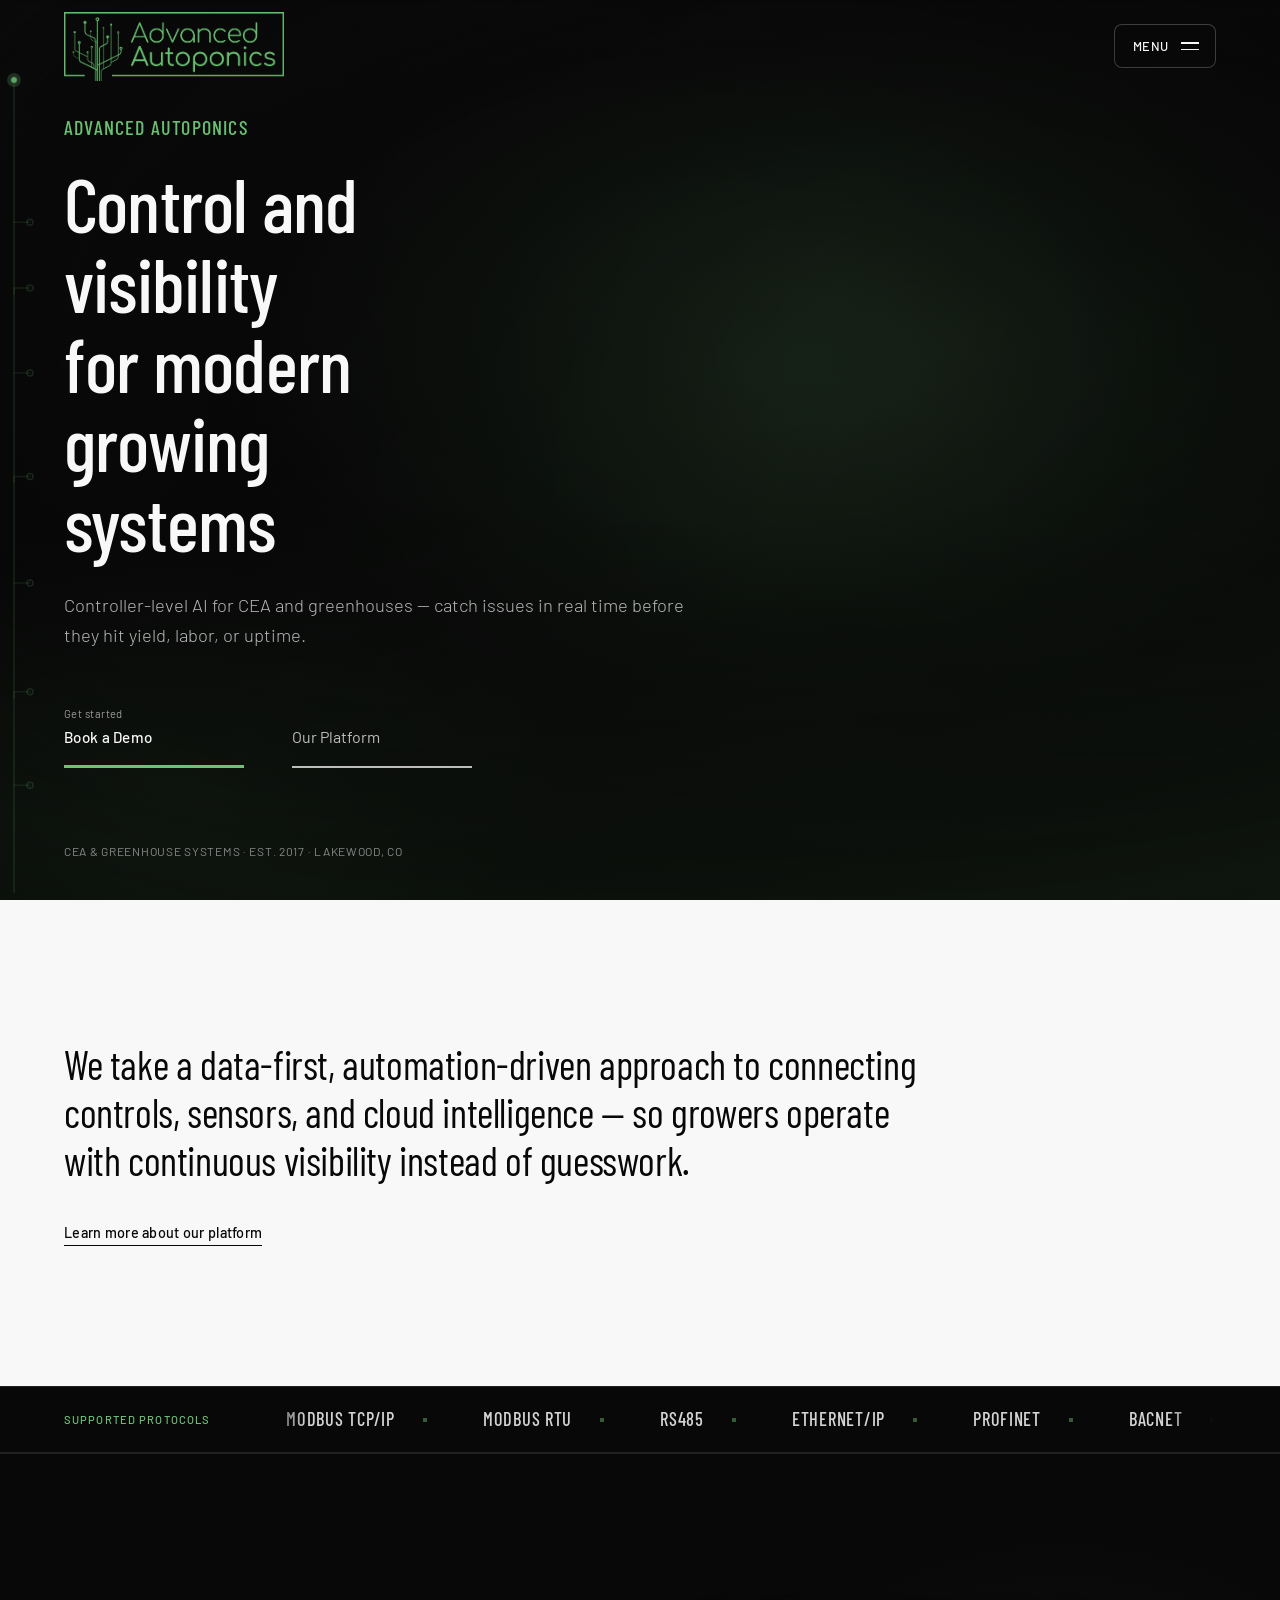
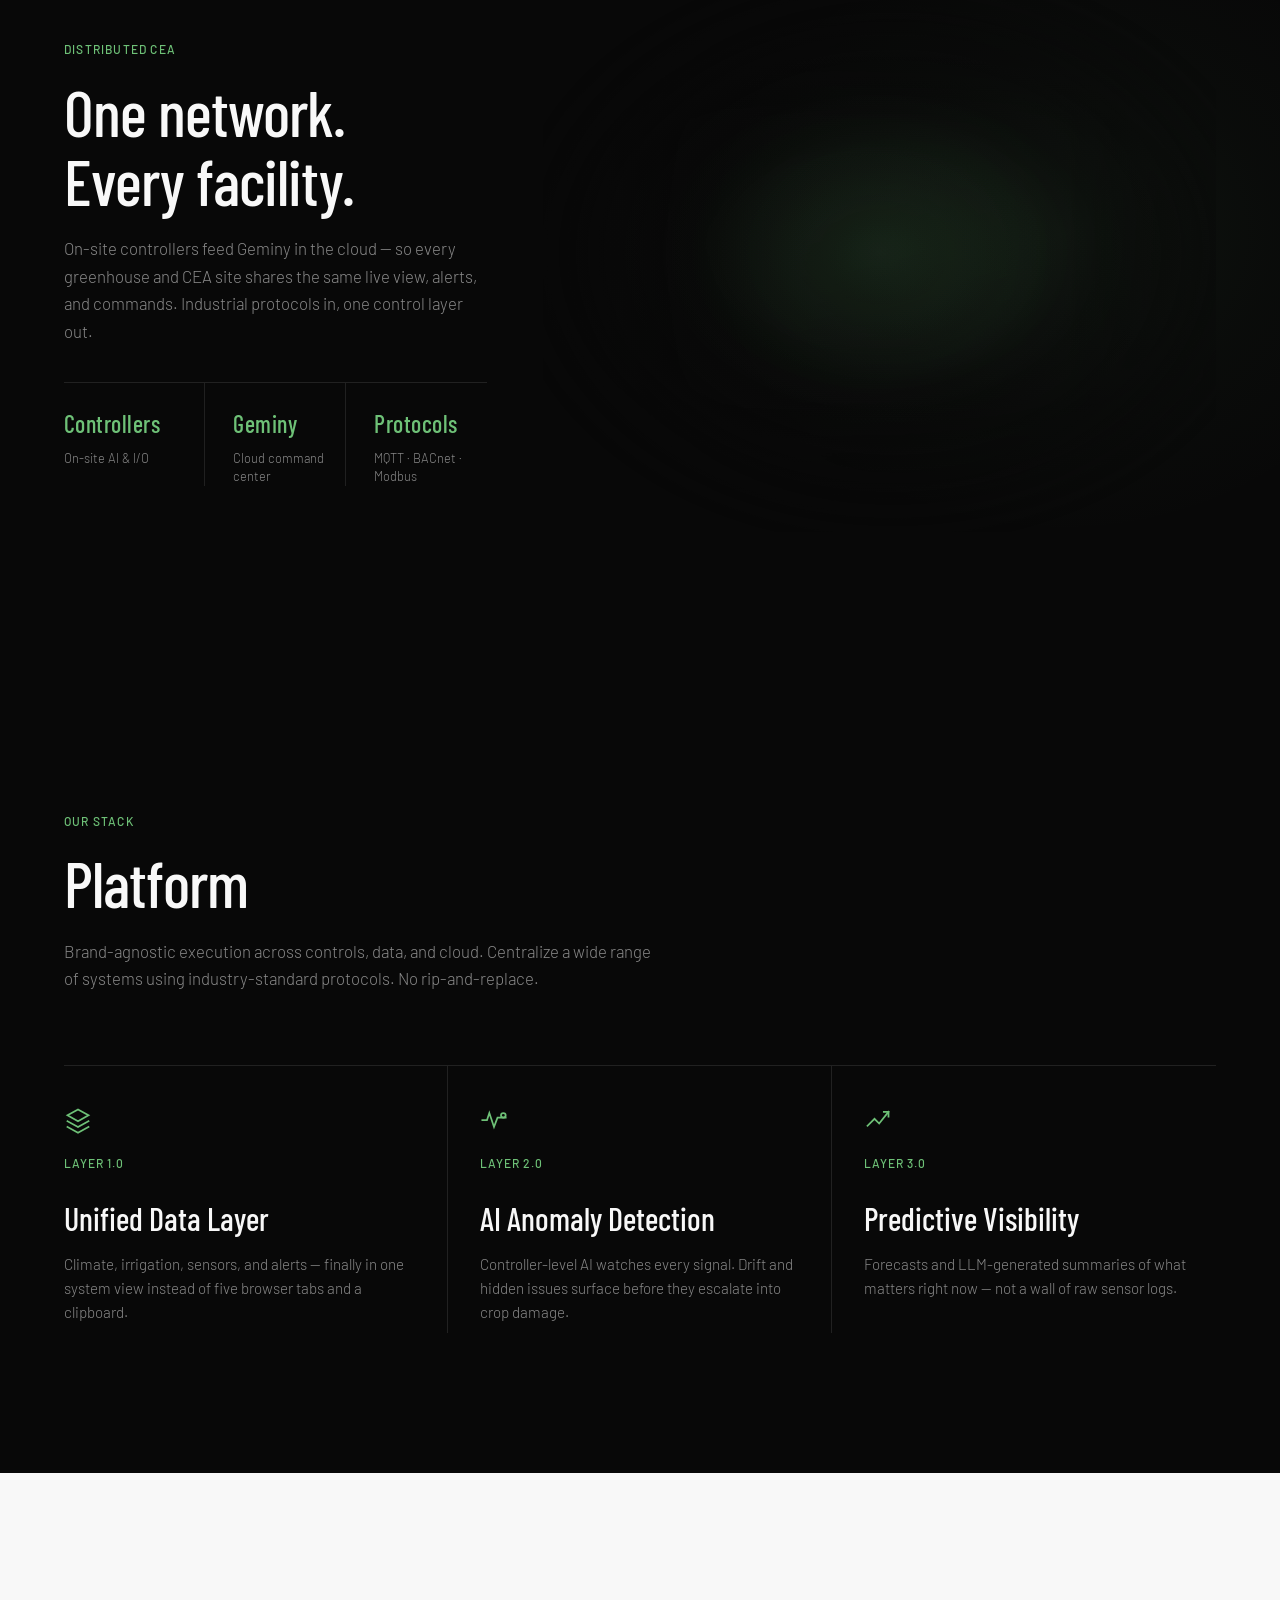
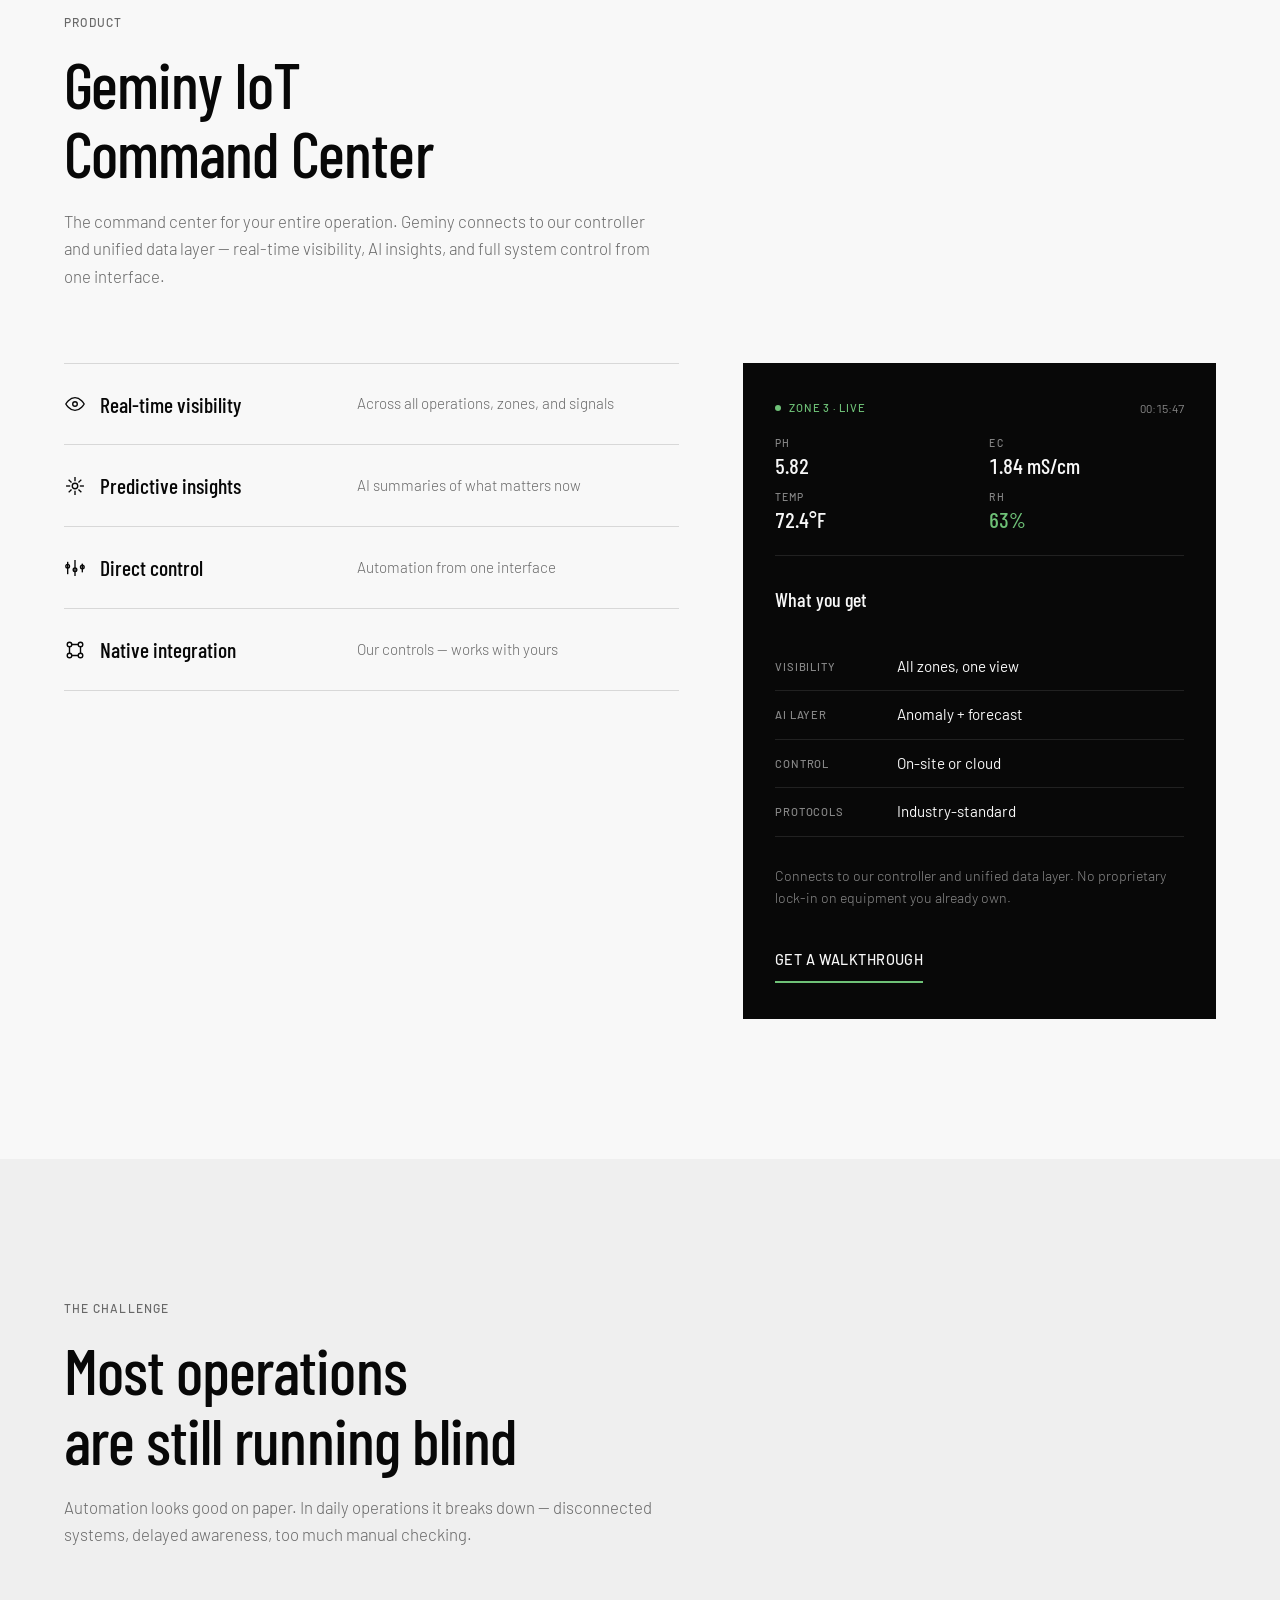
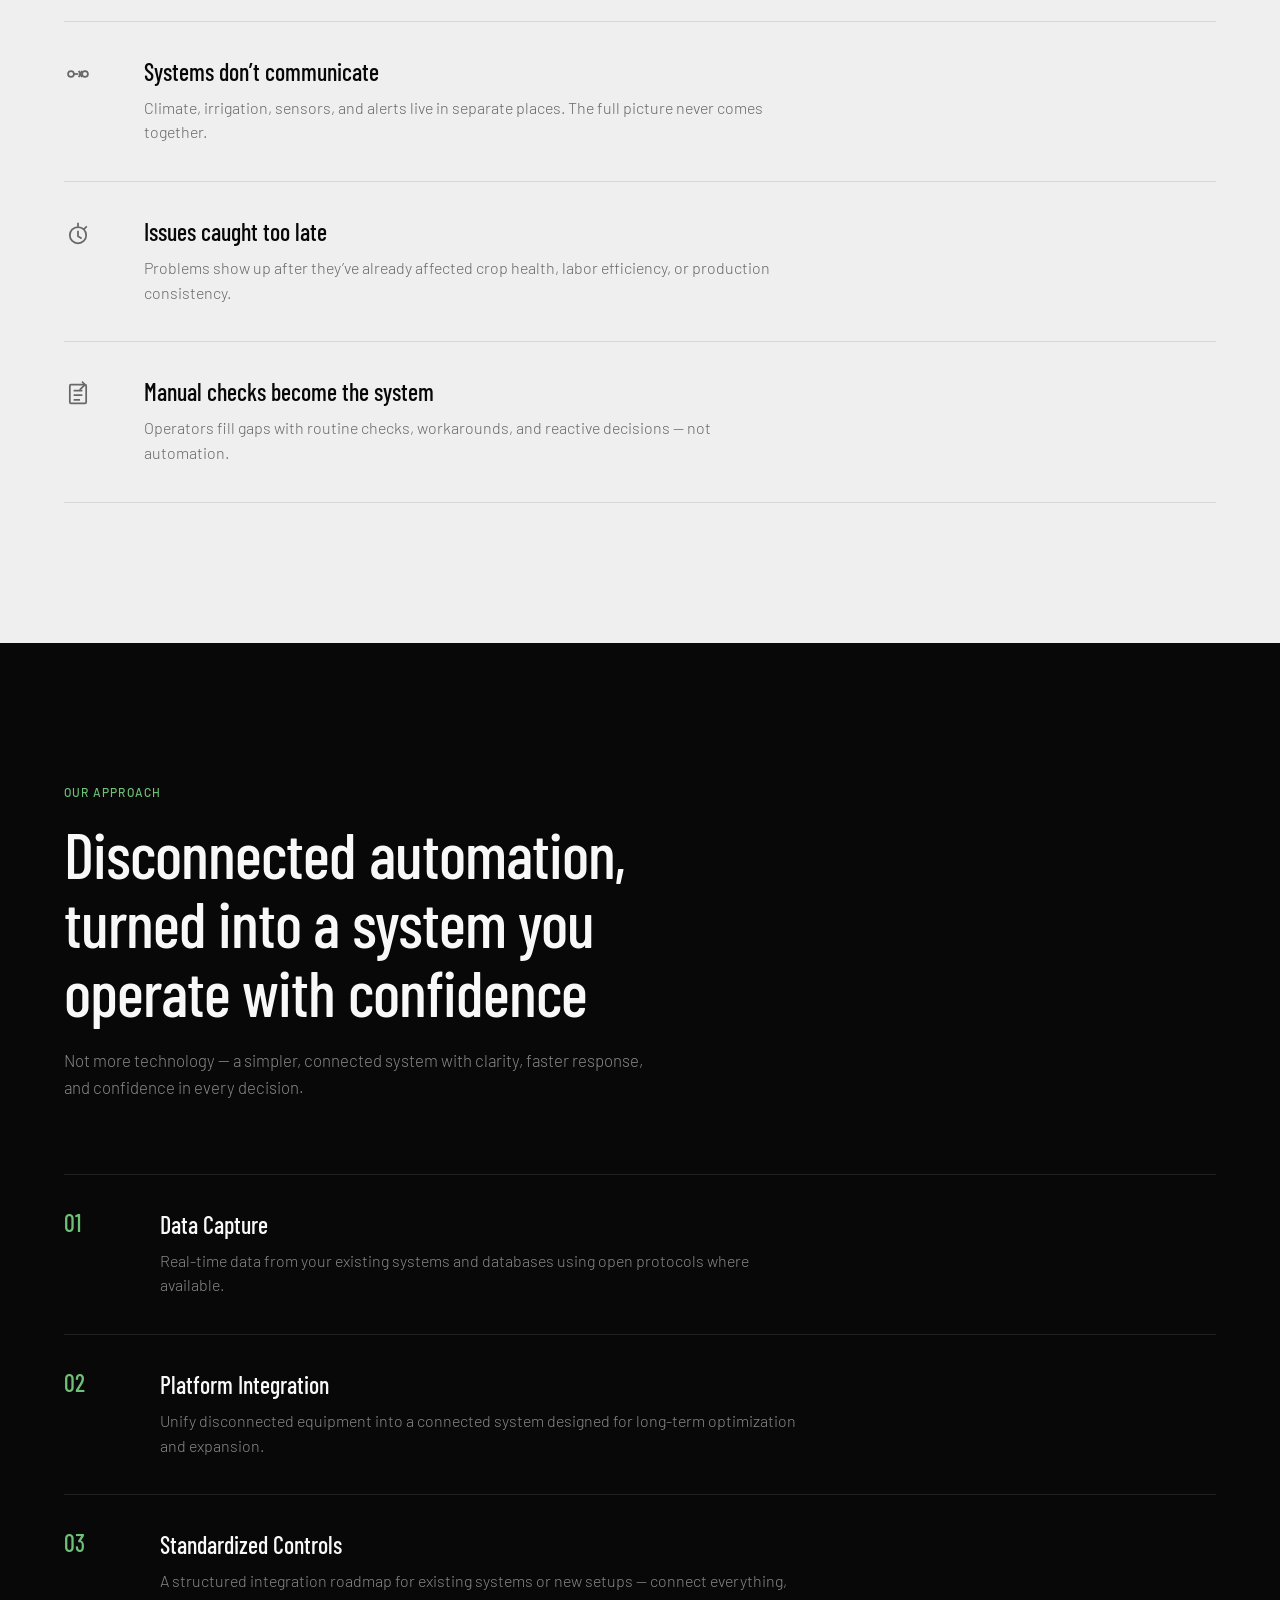
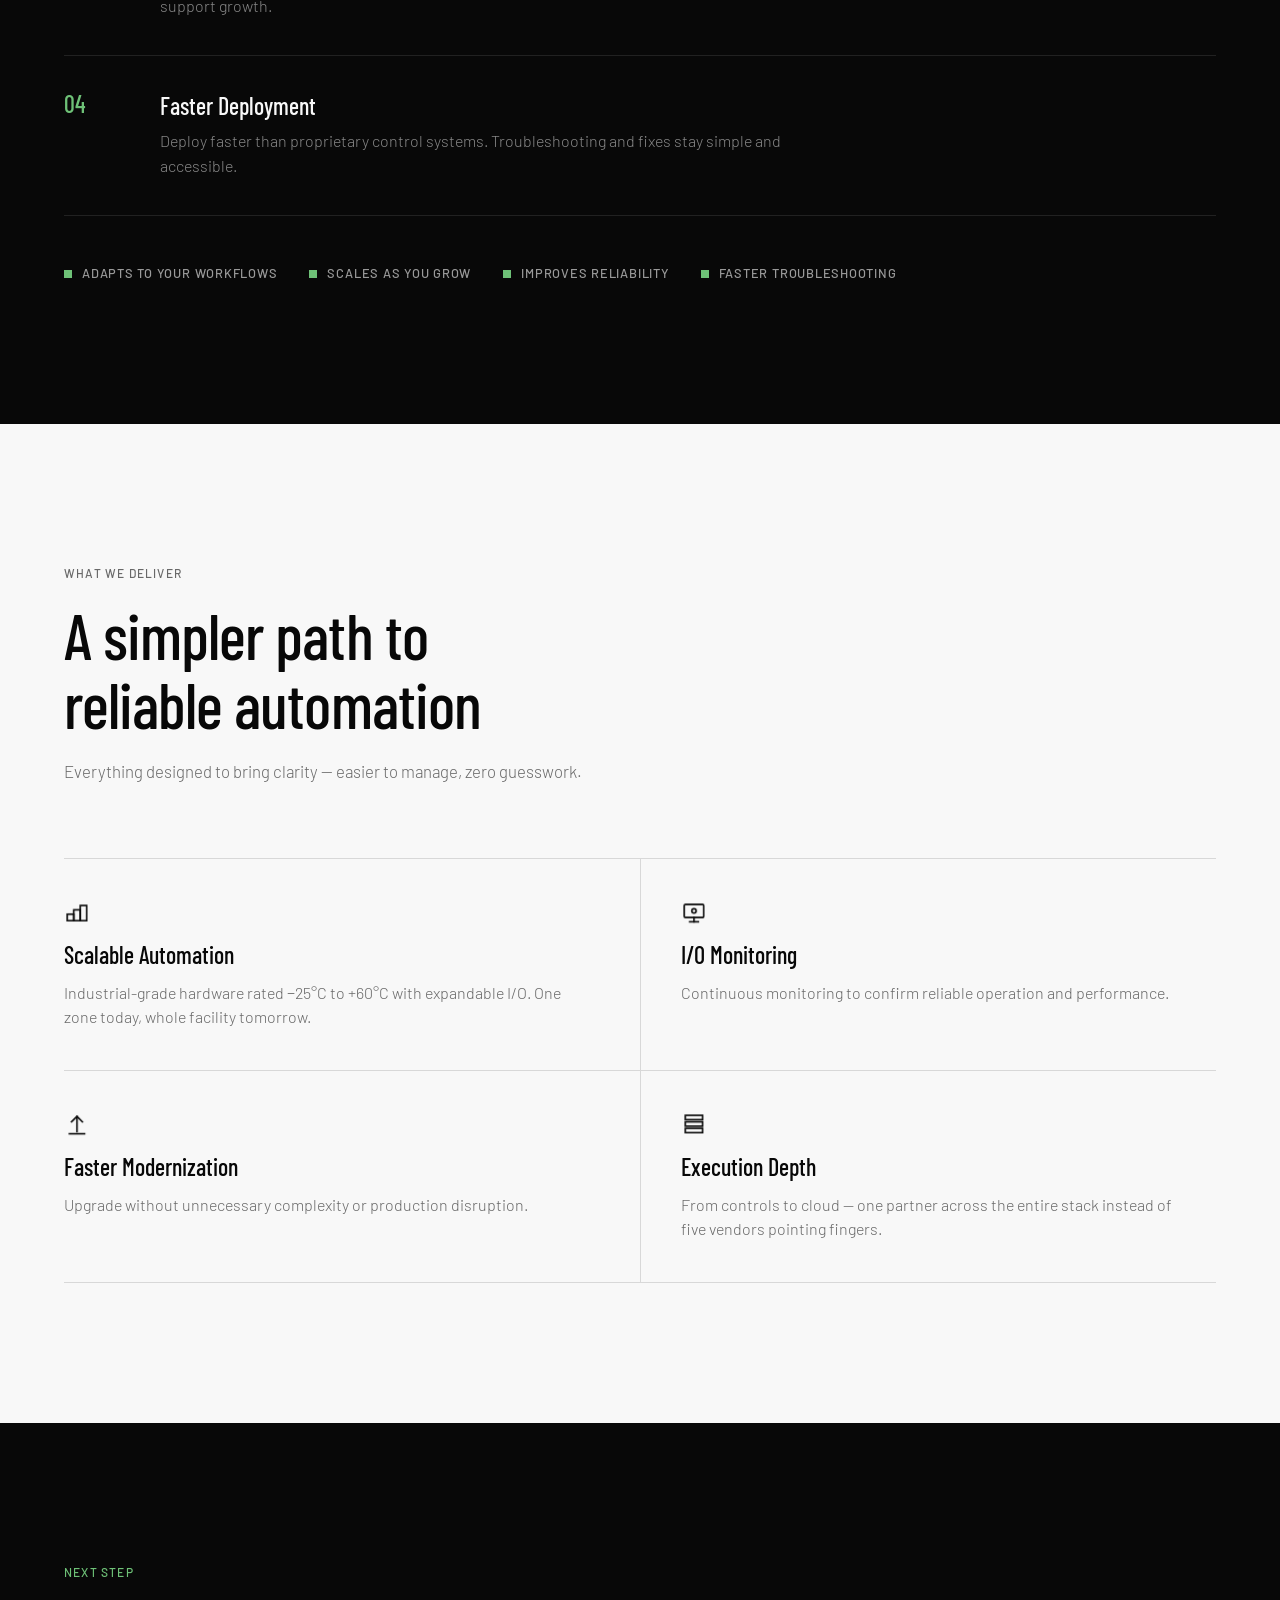
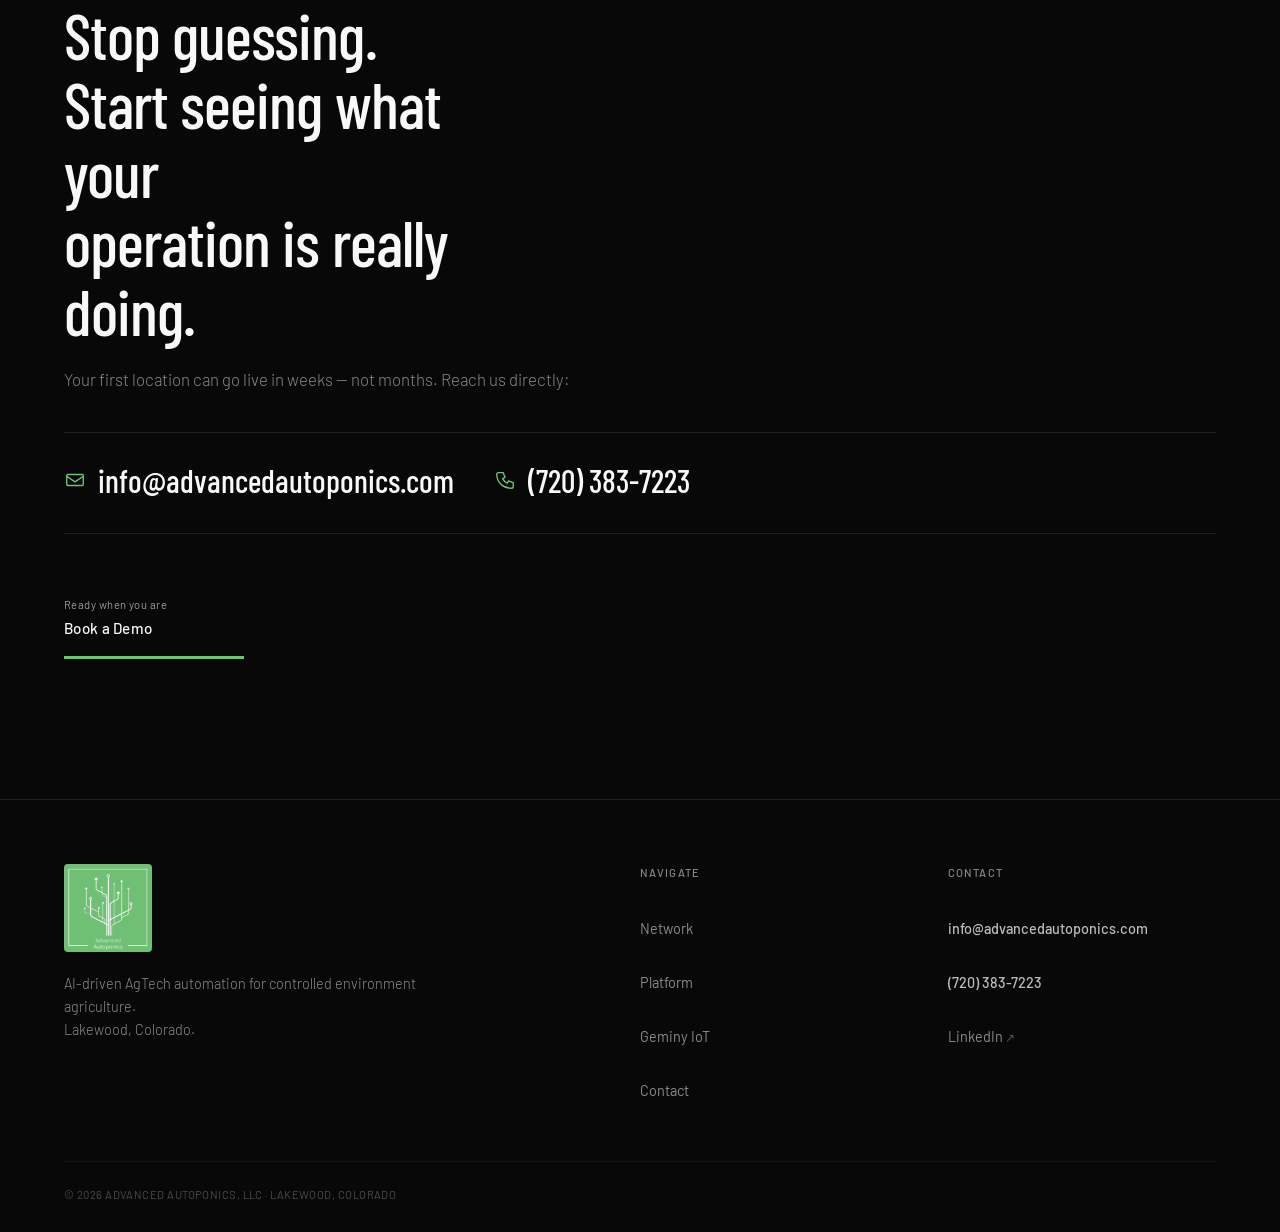
==== index.html @ 897ff4b0 "Refresh hero and network copy; remove News for now. Sharpen homepage messaging for control/visibilit" ====
<!DOCTYPE html>
<html lang="en">
<head>
  <meta charset="UTF-8" />
  <meta name="viewport" content="width=device-width, initial-scale=1.0, viewport-fit=cover" />
  <title>Advanced Autoponics | AI Automation for CEA &amp; Greenhouses</title>
  <meta name="description" content="AI-driven AgTech automation for CEA and greenhouses. Controller-level AI and Geminy IoT deliver real-time control and visibility — catch issues before they hit yield, labor, or uptime. Lakewood, CO." />
  <meta name="robots" content="index, follow" />
  <meta name="theme-color" content="#080808" />
  <link rel="canonical" href="https://www.advancedautoponics.com/" />
  <meta property="og:type" content="website" />
  <meta property="og:site_name" content="Advanced Autoponics" />
  <meta property="og:title" content="Advanced Autoponics | AI Automation for CEA &amp; Greenhouses" />
  <meta property="og:description" content="Controller-level AI for CEA and greenhouses. Detect, predict, and respond in real time — on-site or in the cloud with Geminy IoT." />
  <meta property="og:url" content="https://www.advancedautoponics.com/" />
  <meta property="og:image" content="https://www.advancedautoponics.com/assets/og-image.png" />
  <meta property="og:image:type" content="image/png" />
  <meta property="og:image:width" content="1200" />
  <meta property="og:image:height" content="630" />
  <meta property="og:image:alt" content="Advanced Autoponics — AI-driven automation for CEA and greenhouses" />
  <meta property="og:locale" content="en_US" />
  <meta name="twitter:card" content="summary_large_image" />
  <meta name="twitter:title" content="Advanced Autoponics | AI Automation for CEA &amp; Greenhouses" />
  <meta name="twitter:description" content="Controller-level AI for CEA and greenhouses. Detect, predict, and respond in real time with Geminy IoT." />
  <meta name="twitter:image" content="https://www.advancedautoponics.com/assets/og-image.png" />
  <meta name="twitter:image:alt" content="Advanced Autoponics — AI-driven automation for CEA and greenhouses" />
  <link rel="preconnect" href="https://fonts.googleapis.com" />
  <link rel="preconnect" href="https://fonts.gstatic.com" crossorigin />
  <link href="https://fonts.googleapis.com/css2?family=Barlow+Condensed:wght@400;500;600&family=Barlow:ital,wght@0,300;0,400;0,500;0,600;1,400&display=swap" rel="stylesheet" />
  <link rel="stylesheet" href="css/style.css" />
  <link rel="icon" href="assets/favicon.png" type="image/png" />
  <link rel="apple-touch-icon" href="assets/aa-logo-stacked.png" />
  <script type="application/ld+json">
  {
    "@context": "https://schema.org",
    "@graph": [
      {
        "@type": "Organization",
        "@id": "https://www.advancedautoponics.com/#organization",
        "name": "Advanced Autoponics",
        "legalName": "Advanced Autoponics, LLC",
        "url": "https://www.advancedautoponics.com/",
        "logo": {
          "@type": "ImageObject",
          "url": "https://www.advancedautoponics.com/assets/aa-logo-stacked.png",
          "width": 1024,
          "height": 1024
        },
        "image": "https://www.advancedautoponics.com/assets/og-image.png",
        "description": "AI-driven AgTech automation for controlled environment agriculture and greenhouses.",
        "email": "info@advancedautoponics.com",
        "telephone": "+1-720-383-7223",
        "foundingDate": "2017",
        "address": {
          "@type": "PostalAddress",
          "addressLocality": "Lakewood",
          "addressRegion": "CO",
          "addressCountry": "US"
        },
        "sameAs": [
          "https://www.linkedin.com/company/advanced-autoponics-llc"
        ],
        "contactPoint": {
          "@type": "ContactPoint",
          "contactType": "sales",
          "email": "info@advancedautoponics.com",
          "telephone": "+1-720-383-7223",
          "areaServed": "US",
          "availableLanguage": "English"
        }
      },
      {
        "@type": "WebSite",
        "@id": "https://www.advancedautoponics.com/#website",
        "url": "https://www.advancedautoponics.com/",
        "name": "Advanced Autoponics",
        "description": "AI-driven AgTech automation for CEA and greenhouses — real-time visibility, anomaly detection, and predictive insights.",
        "publisher": {
          "@id": "https://www.advancedautoponics.com/#organization"
        },
        "inLanguage": "en-US"
      },
      {
        "@type": "WebPage",
        "@id": "https://www.advancedautoponics.com/#webpage",
        "url": "https://www.advancedautoponics.com/",
        "name": "Advanced Autoponics | AI Automation for CEA & Greenhouses",
        "description": "AI-driven AgTech automation for CEA and greenhouses. Geminy IoT and controller-level intelligence deliver real-time visibility, anomaly detection, and predictive insights.",
        "isPartOf": {
          "@id": "https://www.advancedautoponics.com/#website"
        },
        "about": {
          "@id": "https://www.advancedautoponics.com/#organization"
        },
        "primaryImageOfPage": {
          "@type": "ImageObject",
          "url": "https://www.advancedautoponics.com/assets/og-image.png",
          "width": 1200,
          "height": 630
        },
        "inLanguage": "en-US"
      },
      {
        "@type": "SoftwareApplication",
        "@id": "https://www.advancedautoponics.com/#geminy",
        "name": "Geminy IoT Command Center",
        "applicationCategory": "BusinessApplication",
        "operatingSystem": "Web",
        "description": "Cloud command center for CEA and greenhouse operations — real-time visibility, AI insights, and system control connected to Advanced Autoponics controllers and unified data layer.",
        "url": "https://www.advancedautoponics.com/#geminy",
        "provider": {
          "@id": "https://www.advancedautoponics.com/#organization"
        }
      },
      {
        "@type": "Service",
        "@id": "https://www.advancedautoponics.com/#service",
        "name": "AI-Driven AgTech Automation",
        "serviceType": "Controlled environment agriculture automation",
        "description": "Brand-agnostic automation for CEA and greenhouses: unified data layer, AI anomaly detection, predictive visibility, and industrial controls integration via industry-standard protocols.",
        "provider": {
          "@id": "https://www.advancedautoponics.com/#organization"
        },
        "areaServed": {
          "@type": "Country",
          "name": "United States"
        },
        "url": "https://www.advancedautoponics.com/#platform"
      }
    ]
  }
  </script>
</head>
<body>

  <div class="scroll-progress" id="scrollProgress" aria-hidden="true"><span class="scroll-progress-bar"></span></div>

  <aside class="scroll-circuit" id="scrollCircuit" aria-hidden="true">
    <svg class="scroll-circuit-svg" xmlns="http://www.w3.org/2000/svg" aria-hidden="true">
      <g class="scroll-circuit-track">
        <path class="scroll-circuit-trunk" id="circuitTrunkTrack" fill="none" />
        <g id="circuitBranchesTrack"></g>
      </g>
      <g class="scroll-circuit-active">
        <path class="scroll-circuit-trunk" id="circuitTrunkActive" fill="none" />
        <g id="circuitBranchesActive"></g>
      </g>
      <circle class="scroll-circuit-dot" id="circuitDot" r="3.5" />
      <circle class="scroll-circuit-dot-glow" id="circuitDotGlow" r="7" />
    </svg>
  </aside>

  <a class="skip-link" href="#main-content">Skip to main content</a>

  <header class="site-header" id="top">
    <a class="brand" href="#top" aria-label="Advanced Autoponics home">
      <img class="brand-logo" src="assets/aa-logo-horizontal.png" alt="Advanced Autoponics logo" width="220" height="69" fetchpriority="high" decoding="async" />
    </a>
    <button class="menu-toggle" id="menuBtn" type="button" aria-label="Open menu" aria-expanded="false" aria-controls="siteNav">
      <span class="menu-toggle-label">Menu</span>
      <span class="menu-toggle-icon" aria-hidden="true"><span></span><span></span></span>
    </button>
  </header>

  <nav class="site-nav" id="siteNav" aria-label="Primary">
    <div class="site-nav-inner">
      <div class="site-nav-links">
        <p class="nav-section-label">Navigate</p>
        <a href="#connectivity" data-nav><svg class="icon icon--nav" aria-hidden="true"><use href="#icon-globe"/></svg>Network</a>
        <a href="#platform" data-nav><svg class="icon icon--nav" aria-hidden="true"><use href="#icon-layers"/></svg>Platform</a>
        <a href="#geminy" data-nav><svg class="icon icon--nav" aria-hidden="true"><use href="#icon-grid"/></svg>Geminy IoT</a>
        <a href="#problem" data-nav><svg class="icon icon--nav" aria-hidden="true"><use href="#icon-alert"/></svg>Why Us</a>
        <a href="#solution" data-nav><svg class="icon icon--nav" aria-hidden="true"><use href="#icon-connect"/></svg>Solution</a>
        <a href="#delivery" data-nav><svg class="icon icon--nav" aria-hidden="true"><use href="#icon-stack"/></svg>Deliver</a>
        <a href="#contact" data-nav><svg class="icon icon--nav" aria-hidden="true"><use href="#icon-mail"/></svg>Contact</a>
      </div>
      <div class="site-nav-aside">
        <p class="nav-section-label">Get in touch</p>
        <a href="mailto:info@advancedautoponics.com"><svg class="icon icon--nav-sm" aria-hidden="true"><use href="#icon-mail"/></svg>info@advancedautoponics.com</a>
        <a href="tel:+17203837223"><svg class="icon icon--nav-sm" aria-hidden="true"><use href="#icon-phone"/></svg>(720) 383-7223</a>
        <a class="nav-cta" href="#contact">Book a Demo</a>
      </div>
    </div>
  </nav>
  <div class="nav-backdrop" id="navBackdrop" hidden></div>

  <main id="main-content">
    <!-- HERO -->
    <section class="hero" aria-labelledby="hero-title" id="hero">
      <div class="hero-atmosphere" aria-hidden="true">
        <div class="hero-video-bg">
          <video
            class="hero-video"
            id="heroVideo"
            src="assets/hero-bg.mp4"
            autoplay
            muted
            loop
            playsinline
            preload="metadata"
            disablePictureInPicture
            aria-label="Greenhouse and CEA facility atmosphere video background"
          ></video>
          <div class="hero-video-wash"></div>
          <div class="hero-video-vignette"></div>
        </div>
        <div class="hero-glow" id="heroGlow"></div>
      </div>
      <div class="hero-content">
        <p class="hero-brand reveal">Advanced Autoponics</p>
        <h1 id="hero-title" class="hero-title reveal">
          Control and visibility<br />for modern growing systems
        </h1>
        <p class="hero-lede reveal">Controller-level AI for CEA and greenhouses — catch issues in real time before they hit yield, labor, or uptime.</p>
        <div class="hero-actions reveal">
          <a href="#contact" class="btn btn-accent" data-magnetic>
            <span class="btn-kicker">Get started</span>
            <span class="btn-label">Book a Demo</span>
          </a>
          <a href="#platform" class="btn btn-ghost">Our Platform</a>
        </div>
      </div>
      <p class="hero-meta reveal">CEA &amp; Greenhouse Systems · Est. 2017 · Lakewood, CO</p>
    </section>

    <!-- STATEMENT -->
    <section class="statement" aria-label="Company statement">
      <p class="statement-text reveal">
        We take a data-first, automation-driven approach to connecting controls, sensors, and cloud intelligence — so growers operate with continuous visibility instead of guesswork.
      </p>
      <a href="#platform" class="text-link reveal">Learn more about our platform</a>
    </section>

    <!-- PROTOCOLS -->
    <section class="protocols-bar" aria-label="Supported protocols">
      <div class="protocols-bar-inner">
        <p class="protocols-bar-label">Supported protocols</p>
        <div class="protocols-track">
          <div class="protocols-marquee" aria-hidden="true">
            <ul class="protocols-list">
              <li>Modbus TCP/IP</li>
              <li>Modbus RTU</li>
              <li>RS485</li>
              <li>Ethernet/IP</li>
              <li>PROFINET</li>
              <li>BACnet</li>
              <li>OPC UA</li>
              <li>MQTT</li>
              <li>LoRaWAN</li>
              <li>REST API</li>
              <li>HTTP/HTTPS</li>
              <li>CAN bus</li>
            </ul>
            <ul class="protocols-list">
              <li>Modbus TCP/IP</li>
              <li>Modbus RTU</li>
              <li>RS485</li>
              <li>Ethernet/IP</li>
              <li>PROFINET</li>
              <li>BACnet</li>
              <li>OPC UA</li>
              <li>MQTT</li>
              <li>LoRaWAN</li>
              <li>REST API</li>
              <li>HTTP/HTTPS</li>
              <li>CAN bus</li>
            </ul>
          </div>
        </div>
        <ul class="protocols-list protocols-list--static protocols-list--a11y">
          <li>Modbus TCP/IP</li>
          <li>Modbus RTU</li>
          <li>RS485</li>
          <li>Ethernet/IP</li>
          <li>PROFINET</li>
          <li>BACnet</li>
          <li>OPC UA</li>
          <li>MQTT</li>
          <li>LoRaWAN</li>
          <li>REST API</li>
          <li>HTTP/HTTPS</li>
          <li>CAN bus</li>
        </ul>
      </div>
    </section>

    <!-- GLOBAL CONNECTIVITY -->
    <section class="connectivity section section--dark" id="connectivity" aria-labelledby="connectivity-title">
      <div class="connectivity-inner">
        <div class="connectivity-copy reveal">
          <div class="section-head">
            <p class="eyebrow">Distributed CEA</p>
            <h2 class="section-title" id="connectivity-title">One network.<br />Every facility.</h2>
            <p class="section-dek">On-site controllers feed Geminy in the cloud — so every greenhouse and CEA site shares the same live view, alerts, and commands. Industrial protocols in, one control layer out.</p>
          </div>
          <ul class="connectivity-stats">
            <li>
              <span class="connectivity-stat-value">Controllers</span>
              <span class="connectivity-stat-label">On-site AI &amp; I/O</span>
            </li>
            <li>
              <span class="connectivity-stat-value">Geminy</span>
              <span class="connectivity-stat-label">Cloud command center</span>
            </li>
            <li>
              <span class="connectivity-stat-value">Protocols</span>
              <span class="connectivity-stat-label">MQTT · BACnet · Modbus</span>
            </li>
          </ul>
        </div>

        <div class="connectivity-viz reveal">
          <div class="connectivity-video-frame">
            <video
              class="connectivity-video"
              id="connectivityVideo"
              src="assets/one-network.mp4"
              autoplay
              muted
              loop
              playsinline
              preload="metadata"
              disablePictureInPicture
              aria-label="Visualization of Advanced Autoponics sites connected across a global network"
            ></video>
            <div class="connectivity-video-wash" aria-hidden="true"></div>
            <p class="visually-hidden">
              Video showing one connected control network spanning every Advanced Autoponics facility —
              on-site controllers feeding Geminy in the cloud.
            </p>
          </div>
        </div>
      </div>
    </section>

    <!-- PLATFORM -->
    <section class="section section--dark" id="platform" aria-labelledby="platform-title">
      <div class="section-head reveal">
        <p class="eyebrow">Our stack</p>
        <h2 class="section-title" id="platform-title">Platform</h2>
        <p class="section-dek">Brand-agnostic execution across controls, data, and cloud. Centralize a wide range of systems using industry-standard protocols. No rip-and-replace.</p>
      </div>
      <div class="layers">
        <article class="layer reveal" data-layer>
          <button class="layer-toggle" type="button" aria-expanded="false" aria-controls="layer-detail-1">
            <svg class="icon icon--layer" aria-hidden="true"><use href="#icon-layers"/></svg>
            <div class="layer-index">Layer 1.0</div>
            <h3 class="layer-title">Unified Data Layer</h3>
            <p class="layer-body">Climate, irrigation, sensors, and alerts — finally in one system view instead of five browser tabs and a clipboard.</p>
          </button>
          <p class="layer-detail" id="layer-detail-1">MQTT, BACnet, and Modbus feeds normalized into a single operational schema — no rip-and-replace.</p>
        </article>
        <article class="layer reveal" data-layer>
          <button class="layer-toggle" type="button" aria-expanded="false" aria-controls="layer-detail-2">
            <svg class="icon icon--layer" aria-hidden="true"><use href="#icon-pulse"/></svg>
            <div class="layer-index">Layer 2.0</div>
            <h3 class="layer-title">AI Anomaly Detection</h3>
            <p class="layer-body">Controller-level AI watches every signal. Drift and hidden issues surface before they escalate into crop damage.</p>
          </button>
          <p class="layer-detail" id="layer-detail-2">Edge inference flags drift patterns in irrigation, VPD, and nutrient curves before thresholds breach.</p>
        </article>
        <article class="layer reveal" data-layer>
          <button class="layer-toggle" type="button" aria-expanded="false" aria-controls="layer-detail-3">
            <svg class="icon icon--layer" aria-hidden="true"><use href="#icon-forecast"/></svg>
            <div class="layer-index">Layer 3.0</div>
            <h3 class="layer-title">Predictive Visibility</h3>
            <p class="layer-body">Forecasts and LLM-generated summaries of what matters right now — not a wall of raw sensor logs.</p>
          </button>
          <p class="layer-detail" id="layer-detail-3">Forecast windows and plain-language summaries surface what your team should act on next.</p>
        </article>
      </div>
    </section>

    <!-- GEMINY -->
    <section class="section" id="geminy" aria-labelledby="geminy-title">
      <div class="section-head reveal">
        <p class="eyebrow">Product</p>
        <h2 class="section-title" id="geminy-title">Geminy IoT<br />Command Center</h2>
        <p class="section-dek">The command center for your entire operation. Geminy connects to our controller and unified data layer — real-time visibility, AI insights, and full system control from one interface.</p>
      </div>
      <div class="split reveal">
        <ul class="feature-list">
          <li>
            <span class="feature-head">
              <svg class="icon icon--feature" aria-hidden="true"><use href="#icon-eye"/></svg>
              <span class="feature-label">Real-time visibility</span>
            </span>
            <span class="feature-copy">Across all operations, zones, and signals</span>
          </li>
          <li>
            <span class="feature-head">
              <svg class="icon icon--feature" aria-hidden="true"><use href="#icon-insight"/></svg>
              <span class="feature-label">Predictive insights</span>
            </span>
            <span class="feature-copy">AI summaries of what matters now</span>
          </li>
          <li>
            <span class="feature-head">
              <svg class="icon icon--feature" aria-hidden="true"><use href="#icon-control"/></svg>
              <span class="feature-label">Direct control</span>
            </span>
            <span class="feature-copy">Automation from one interface</span>
          </li>
          <li>
            <span class="feature-head">
              <svg class="icon icon--feature" aria-hidden="true"><use href="#icon-connect"/></svg>
              <span class="feature-label">Native integration</span>
            </span>
            <span class="feature-copy">Our controls — works with yours</span>
          </li>
        </ul>
        <aside class="spec-panel">
          <div class="sensor-panel" aria-label="Live zone readouts (simulated)">
            <div class="sensor-panel-head">
              <span class="sensor-status"><span class="sensor-pulse" aria-hidden="true"></span>Zone 3 · Live</span>
              <time class="sensor-time" id="sensorTime" datetime="">--:--</time>
            </div>
            <div class="sensor-grid">
              <div class="sensor-readout">
                <span class="sensor-label">pH</span>
                <span class="sensor-value" data-sensor="ph" data-unit="">5.82</span>
              </div>
              <div class="sensor-readout">
                <span class="sensor-label">EC</span>
                <span class="sensor-value" data-sensor="ec" data-unit=" mS/cm">1.84</span>
              </div>
              <div class="sensor-readout">
                <span class="sensor-label">Temp</span>
                <span class="sensor-value" data-sensor="temp" data-unit="°F">72.4</span>
              </div>
              <div class="sensor-readout">
                <span class="sensor-label">RH</span>
                <span class="sensor-value" data-sensor="rh" data-unit="%">64</span>
              </div>
            </div>
          </div>
          <h3 class="spec-panel-title">What you get</h3>
          <dl class="spec-dl">
            <div><dt>Visibility</dt><dd>All zones, one view</dd></div>
            <div><dt>AI layer</dt><dd>Anomaly + forecast</dd></div>
            <div><dt>Control</dt><dd>On-site or cloud</dd></div>
            <div><dt>Protocols</dt><dd>Industry-standard</dd></div>
          </dl>
          <p class="spec-note">Connects to our controller and unified data layer. No proprietary lock-in on equipment you already own.</p>
          <a href="#contact" class="btn btn-dark" data-magnetic>Get a walkthrough</a>
        </aside>
      </div>
    </section>

    <!-- PROBLEM -->
    <section class="section section--muted" id="problem" aria-labelledby="problem-title">
      <div class="section-head reveal">
        <p class="eyebrow">The challenge</p>
        <h2 class="section-title" id="problem-title">Most operations<br />are still running blind</h2>
        <p class="section-dek">Automation looks good on paper. In daily operations it breaks down — disconnected systems, delayed awareness, too much manual checking.</p>
      </div>
      <div class="issue-list" data-stagger>
        <article class="issue reveal">
          <span class="issue-icon" aria-hidden="true"><svg class="icon icon--issue"><use href="#icon-disconnect"/></svg></span>
          <div>
            <h3>Systems don’t communicate</h3>
            <p>Climate, irrigation, sensors, and alerts live in separate places. The full picture never comes together.</p>
          </div>
        </article>
        <article class="issue reveal">
          <span class="issue-icon" aria-hidden="true"><svg class="icon icon--issue"><use href="#icon-clock-alert"/></svg></span>
          <div>
            <h3>Issues caught too late</h3>
            <p>Problems show up after they’ve already affected crop health, labor efficiency, or production consistency.</p>
          </div>
        </article>
        <article class="issue reveal">
          <span class="issue-icon" aria-hidden="true"><svg class="icon icon--issue"><use href="#icon-manual"/></svg></span>
          <div>
            <h3>Manual checks become the system</h3>
            <p>Operators fill gaps with routine checks, workarounds, and reactive decisions — not automation.</p>
          </div>
        </article>
      </div>
    </section>

    <!-- SOLUTION -->
    <section class="section section--dark" id="solution" aria-labelledby="solution-title">
      <div class="section-head reveal">
        <p class="eyebrow">Our approach</p>
        <h2 class="section-title" id="solution-title">Disconnected automation,<br />turned into a system you<br />operate with confidence</h2>
        <p class="section-dek">Not more technology — a simpler, connected system with clarity, faster response, and confidence in every decision.</p>
      </div>
      <ol class="steps">
        <li class="reveal">
          <span class="step-num">01</span>
          <div>
            <h3>Data Capture</h3>
            <p>Real-time data from your existing systems and databases using open protocols where available.</p>
          </div>
        </li>
        <li class="reveal">
          <span class="step-num">02</span>
          <div>
            <h3>Platform Integration</h3>
            <p>Unify disconnected equipment into a connected system designed for long-term optimization and expansion.</p>
          </div>
        </li>
        <li class="reveal">
          <span class="step-num">03</span>
          <div>
            <h3>Standardized Controls</h3>
            <p>A structured integration roadmap for existing systems or new setups — connect everything, support growth.</p>
          </div>
        </li>
        <li class="reveal">
          <span class="step-num">04</span>
          <div>
            <h3>Faster Deployment</h3>
            <p>Deploy faster than proprietary control systems. Troubleshooting and fixes stay simple and accessible.</p>
          </div>
        </li>
      </ol>
      <ul class="traits reveal">
        <li>Adapts to your workflows</li>
        <li>Scales as you grow</li>
        <li>Improves reliability</li>
        <li>Faster troubleshooting</li>
      </ul>
    </section>

    <!-- DELIVER -->
    <section class="section" id="delivery" aria-labelledby="delivery-title">
      <div class="section-head reveal">
        <p class="eyebrow">What we deliver</p>
        <h2 class="section-title" id="delivery-title">A simpler path to<br />reliable automation</h2>
        <p class="section-dek">Everything designed to bring clarity — easier to manage, zero guesswork.</p>
      </div>
      <div class="deliver-grid">
        <article class="deliver reveal" data-tilt>
          <svg class="icon icon--deliver" aria-hidden="true"><use href="#icon-scale"/></svg>
          <h3>Scalable Automation</h3>
          <p>Industrial-grade hardware rated −25°C to +60°C with expandable I/O. One zone today, whole facility tomorrow.</p>
        </article>
        <article class="deliver reveal" data-tilt>
          <svg class="icon icon--deliver" aria-hidden="true"><use href="#icon-monitor"/></svg>
          <h3>I/O Monitoring</h3>
          <p>Continuous monitoring to confirm reliable operation and performance.</p>
        </article>
        <article class="deliver reveal" data-tilt>
          <svg class="icon icon--deliver" aria-hidden="true"><use href="#icon-upgrade"/></svg>
          <h3>Faster Modernization</h3>
          <p>Upgrade without unnecessary complexity or production disruption.</p>
        </article>
        <article class="deliver reveal" data-tilt>
          <svg class="icon icon--deliver" aria-hidden="true"><use href="#icon-stack"/></svg>
          <h3>Execution Depth</h3>
          <p>From controls to cloud — one partner across the entire stack instead of five vendors pointing fingers.</p>
        </article>
      </div>
    </section>

    <!-- CONTACT -->
    <section class="contact" id="contact" aria-labelledby="contact-title">
      <p class="eyebrow reveal">Next step</p>
      <h2 class="contact-title reveal" id="contact-title">Stop guessing.<br />Start seeing what your<br />operation is really doing.</h2>
      <p class="contact-sub reveal">Your first location can go live in weeks — not months. Reach us directly:</p>
      <div class="contact-actions reveal">
        <a href="mailto:info@advancedautoponics.com" class="contact-link" aria-label="Email info@advancedautoponics.com"><svg class="icon icon--contact" aria-hidden="true"><use href="#icon-mail"/></svg>info@advancedautoponics.com</a>
        <a href="tel:+17203837223" class="contact-link" aria-label="Call (720) 383-7223"><svg class="icon icon--contact" aria-hidden="true"><use href="#icon-phone"/></svg>(720) 383-7223</a>
      </div>
      <a href="mailto:info@advancedautoponics.com" class="btn btn-accent reveal" data-magnetic>
        <span class="btn-kicker">Ready when you are</span>
        <span class="btn-label">Book a Demo</span>
      </a>
    </section>
  </main>

  <footer class="site-footer" role="contentinfo">
    <div class="footer-grid">
      <div class="footer-brand">
        <img class="footer-logo" src="assets/aa-logo-stacked.png" alt="Advanced Autoponics logo" width="96" height="96" loading="lazy" decoding="async" />
        <p>AI-driven AgTech automation for controlled environment agriculture.<br />Lakewood, Colorado.</p>
      </div>
      <nav class="footer-col" aria-label="Footer">
        <p class="footer-label">Navigate</p>
        <a href="#connectivity">Network</a>
        <a href="#platform">Platform</a>
        <a href="#geminy">Geminy IoT</a>
        <a href="#contact">Contact</a>
      </nav>
      <div class="footer-col">
        <p class="footer-label">Contact</p>
        <a href="mailto:info@advancedautoponics.com">info@advancedautoponics.com</a>
        <a href="tel:+17203837223">(720) 383-7223</a>
        <a href="https://www.linkedin.com/company/advanced-autoponics-llc" target="_blank" rel="noopener noreferrer" aria-label="Advanced Autoponics on LinkedIn (opens in new tab)">LinkedIn<span class="external-indicator" aria-hidden="true">↗</span></a>
      </div>
    </div>
    <p class="footer-copy">© 2026 Advanced Autoponics, LLC · Lakewood, Colorado</p>
  </footer>

  <svg xmlns="http://www.w3.org/2000/svg" class="icon-sprite" aria-hidden="true">
    <defs>
      <symbol id="icon-layers" viewBox="0 0 24 24">
        <path d="M12 3L3 8l9 5 9-5-9-5z"/>
        <path d="M3 13l9 5 9-5"/>
        <path d="M3 18l9 5 9-5"/>
      </symbol>
      <symbol id="icon-pulse" viewBox="0 0 24 24">
        <path d="M2 12h4l2-6 4 12 3-8h7"/>
        <circle cx="20" cy="8" r="2"/>
      </symbol>
      <symbol id="icon-forecast" viewBox="0 0 24 24">
        <path d="M3 17l6-6 4 4 8-10"/>
        <path d="M17 5h4v4"/>
      </symbol>
      <symbol id="icon-eye" viewBox="0 0 24 24">
        <path d="M2 12s4-7 10-7 10 7 10 7-4 7-10 7-10-7-10-7z"/>
        <circle cx="12" cy="12" r="2.5"/>
      </symbol>
      <symbol id="icon-insight" viewBox="0 0 24 24">
        <path d="M12 3v3"/>
        <path d="M5.6 5.6l2.1 2.1"/>
        <path d="M3 12h3"/>
        <path d="M5.6 18.4l2.1-2.1"/>
        <path d="M12 18v3"/>
        <path d="M18.4 18.4l-2.1-2.1"/>
        <path d="M21 12h-3"/>
        <path d="M18.4 5.6l-2.1 2.1"/>
        <circle cx="12" cy="12" r="3"/>
      </symbol>
      <symbol id="icon-control" viewBox="0 0 24 24">
        <line x1="4" y1="6" x2="4" y2="18"/>
        <line x1="12" y1="4" x2="12" y2="20"/>
        <line x1="20" y1="8" x2="20" y2="16"/>
        <circle cx="4" cy="10" r="2"/>
        <circle cx="12" cy="14" r="2"/>
        <circle cx="20" cy="11" r="2"/>
      </symbol>
      <symbol id="icon-connect" viewBox="0 0 24 24">
        <circle cx="6" cy="6" r="2.5"/>
        <circle cx="18" cy="6" r="2.5"/>
        <circle cx="6" cy="18" r="2.5"/>
        <circle cx="18" cy="18" r="2.5"/>
        <path d="M8.5 6h7M6 8.5v7M18 8.5v7M8.5 18h7"/>
      </symbol>
      <symbol id="icon-disconnect" viewBox="0 0 24 24">
        <circle cx="6" cy="12" r="2.5"/>
        <circle cx="18" cy="12" r="2.5"/>
        <path d="M8.5 12h3"/>
        <path d="M15 10l-2 4"/>
        <path d="M13 10l2 4"/>
      </symbol>
      <symbol id="icon-clock-alert" viewBox="0 0 24 24">
        <circle cx="12" cy="13" r="7"/>
        <path d="M12 10v4l2.5 1.5"/>
        <path d="M12 3V5"/>
        <path d="M19 6l-1.5 1.5"/>
      </symbol>
      <symbol id="icon-manual" viewBox="0 0 24 24">
        <rect x="5" y="4" width="14" height="16" rx="1"/>
        <path d="M9 9h6M9 13h6M9 17h4"/>
        <path d="M16 2l2 2-4 4"/>
      </symbol>
      <symbol id="icon-scale" viewBox="0 0 24 24">
        <rect x="3" y="14" width="6" height="6"/>
        <rect x="9" y="10" width="6" height="10"/>
        <rect x="15" y="6" width="6" height="14"/>
      </symbol>
      <symbol id="icon-monitor" viewBox="0 0 24 24">
        <rect x="3" y="5" width="18" height="12" rx="1"/>
        <path d="M8 21h8"/>
        <path d="M12 17v4"/>
        <circle cx="12" cy="11" r="2"/>
      </symbol>
      <symbol id="icon-upgrade" viewBox="0 0 24 24">
        <path d="M12 19V5"/>
        <path d="M7 10l5-5 5 5"/>
        <path d="M5 21h14"/>
      </symbol>
      <symbol id="icon-stack" viewBox="0 0 24 24">
        <rect x="4" y="4" width="16" height="4"/>
        <rect x="4" y="10" width="16" height="4"/>
        <rect x="4" y="16" width="16" height="4"/>
      </symbol>
      <symbol id="icon-mail" viewBox="0 0 24 24">
        <rect x="3" y="6" width="18" height="12" rx="1"/>
        <path d="M3 8l9 6 9-6"/>
      </symbol>
      <symbol id="icon-phone" viewBox="0 0 24 24">
        <path d="M6 4h4l2 5-2.5 1.5a11 11 0 005 5L16 13l5 2v4a2 2 0 01-2 2C9.8 21 3 14.2 3 6a2 2 0 012-2z"/>
      </symbol>
      <symbol id="icon-globe" viewBox="0 0 24 24">
        <circle cx="12" cy="12" r="9"/>
        <path d="M3 12h18"/>
        <path d="M12 3a14 14 0 010 18"/>
        <path d="M12 3a14 14 0 000 18"/>
      </symbol>
      <symbol id="icon-grid" viewBox="0 0 24 24">
        <rect x="3" y="3" width="7" height="7"/>
        <rect x="14" y="3" width="7" height="7"/>
        <rect x="3" y="14" width="7" height="7"/>
        <rect x="14" y="14" width="7" height="7"/>
      </symbol>
      <symbol id="icon-alert" viewBox="0 0 24 24">
        <path d="M12 4L3 20h18L12 4z"/>
        <path d="M12 10v4"/>
        <circle cx="12" cy="17" r="0.5" fill="currentColor" stroke="none"/>
      </symbol>
    </defs>
  </svg>

  <script src="js/main.js"></script>
</body>
</html>
---- css/style.css ----
/* ============================================================
   Advanced Autoponics — Hut8-inspired contemporary tech
   Off-black / off-white, condensed display, sparse accent
   ============================================================ */

:root {
  --off-black: #080808;
  --off-white: #f8f8f8;
  --grey-100: #e8e8e8;
  --grey-150: #d8d8d8;
  --grey-175: #9a9a9a;
  --grey-200: #686868;
  --grey-400: #888888;
  --grey-700: #454545;
  --brand-gray: #323232;
  --muted-surface: #efefef;
  --accent: #6ec177;
  --accent-bright: #68c070;
  --accent-ink: #080808;
  --dim-white: rgba(248, 248, 248, 0.1);
  --font-display: "Barlow Condensed", "Arial Narrow", sans-serif;
  --font-body: "Barlow", "Helvetica Neue", Helvetica, Arial, sans-serif;
  --pad-x: clamp(20px, 5vw, 110px);
  --pad-y: clamp(64px, 12vw, 140px);
  --safe-x: max(var(--pad-x), env(safe-area-inset-left, 0px));
  --safe-r: max(var(--pad-x), env(safe-area-inset-right, 0px));
  --max: 1180px;
  --header-h: 72px;
  --ease: cubic-bezier(0.86, 0, 0.07, 1);
  --ease-out: cubic-bezier(0.215, 0.61, 0.355, 1);
}

*, *::before, *::after {
  margin: 0;
  padding: 0;
  box-sizing: border-box;
}

html {
  scroll-behavior: smooth;
  scroll-padding-top: calc(var(--header-h) + 12px);
}

body {
  background: var(--off-white);
  color: var(--off-black);
  font-family: var(--font-body);
  font-size: 16px;
  font-weight: 400;
  line-height: 1.55;
  -webkit-font-smoothing: antialiased;
  overflow-x: clip;
}

body.nav-open {
  overflow: hidden;
  position: fixed;
  inset: 0;
  width: 100%;
  touch-action: none;
}

a {
  color: inherit;
  text-decoration: none;
}

:focus {
  outline: none;
}

:focus-visible {
  outline: 2px solid var(--accent);
  outline-offset: 3px;
}

/* ---------- Skip link ---------- */
.skip-link {
  position: fixed;
  top: 0;
  left: var(--pad-x);
  z-index: 100;
  padding: 12px 20px;
  background: var(--accent);
  color: var(--accent-ink);
  font-size: 0.85rem;
  font-weight: 500;
  letter-spacing: 0.04em;
  text-transform: uppercase;
  border-radius: 0 0 6px 6px;
  transform: translateY(-120%);
  transition: transform 0.25s var(--ease-out);
}

.skip-link:focus-visible {
  transform: translateY(0);
  outline: 2px solid var(--off-white);
  outline-offset: 2px;
}

/* ---------- External link indicator ---------- */
.external-indicator {
  display: inline-block;
  margin-left: 0.2em;
  font-size: 0.85em;
  opacity: 0.55;
  transition: opacity 0.25s, transform 0.25s var(--ease-out);
}

.text-link--external:hover .external-indicator,
.footer-col a:hover .external-indicator {
  opacity: 1;
  transform: translate(2px, -2px);
}

img {
  max-width: 100%;
  display: block;
}

.visually-hidden {
  position: absolute;
  width: 1px;
  height: 1px;
  padding: 0;
  margin: -1px;
  overflow: hidden;
  clip: rect(0, 0, 0, 0);
  white-space: nowrap;
  border: 0;
}

/* ---------- Icons ---------- */
.icon-sprite {
  position: absolute;
  width: 0;
  height: 0;
  overflow: hidden;
}

.icon {
  display: block;
  width: 24px;
  height: 24px;
  flex-shrink: 0;
  stroke: currentColor;
  fill: none;
  stroke-width: 1.5;
  stroke-linecap: square;
  stroke-linejoin: miter;
}

.icon--layer {
  width: 28px;
  height: 28px;
  color: var(--accent);
  margin-bottom: 20px;
}

.icon--feature {
  width: 22px;
  height: 22px;
  color: var(--off-black);
}

.icon--issue {
  width: 28px;
  height: 28px;
  color: var(--grey-200);
}

.icon--deliver {
  width: 26px;
  height: 26px;
  color: var(--off-black);
  margin-bottom: 16px;
  transition: color 0.35s var(--ease-out);
}

.icon--contact {
  width: 22px;
  height: 22px;
  color: var(--accent);
}

.icon--nav {
  width: 20px;
  height: 20px;
  color: var(--accent);
  opacity: 0.45;
  transition: opacity 0.35s var(--ease-out);
}

.icon--nav-sm {
  width: 16px;
  height: 16px;
  color: var(--accent);
  opacity: 0.6;
  flex-shrink: 0;
}

/* ---------- Header ---------- */
.site-header {
  position: fixed;
  top: 0;
  left: 0;
  right: 0;
  z-index: 40;
  display: flex;
  align-items: center;
  justify-content: space-between;
  gap: 16px;
  padding:
    calc(12px + env(safe-area-inset-top, 0px))
    var(--safe-r)
    12px
    var(--safe-x);
  min-height: var(--header-h);
  pointer-events: none;
}

@media (max-width: 900px) {
  .site-header {
    background: linear-gradient(
      180deg,
      rgba(8, 8, 8, 0.92) 0%,
      rgba(8, 8, 8, 0.72) 70%,
      rgba(8, 8, 8, 0) 100%
    );
  }
}

.brand,
.menu-toggle {
  pointer-events: auto;
}

.brand {
  display: flex;
  align-items: center;
}

.brand-logo {
  width: clamp(160px, 22vw, 220px);
  height: auto;
  display: block;
}

.menu-toggle {
  display: inline-flex;
  align-items: center;
  gap: 12px;
  background: var(--off-black);
  color: var(--off-white);
  border: 1px solid rgba(248, 248, 248, 0.22);
  border-radius: 8px;
  padding: 12px 16px 12px 18px;
  min-height: 44px;
  min-width: 44px;
  cursor: pointer;
  font-family: var(--font-body);
  font-size: 0.8rem;
  font-weight: 500;
  letter-spacing: 0.04em;
  text-transform: uppercase;
  box-shadow: 0 0 0 1px rgba(8, 8, 8, 0.35);
  transition: background 0.35s var(--ease-out), color 0.35s var(--ease-out), border-color 0.35s var(--ease-out), clip-path 0.5s var(--ease);
}

.menu-toggle[aria-expanded="true"] {
  background: var(--accent);
  color: var(--accent-ink);
  border-color: var(--accent);
}

.menu-toggle:focus-visible {
  outline: 2px solid var(--accent);
  outline-offset: 3px;
}

.menu-toggle-icon {
  display: flex;
  flex-direction: column;
  gap: 5px;
  width: 18px;
}

.menu-toggle-icon span {
  display: block;
  height: 1.5px;
  background: currentColor;
  transition: transform 0.3s var(--ease-out);
}

.menu-toggle[aria-expanded="true"] .menu-toggle-icon span:first-child {
  transform: translateY(3.25px) rotate(45deg);
}

.menu-toggle[aria-expanded="true"] .menu-toggle-icon span:last-child {
  transform: translateY(-3.25px) rotate(-45deg);
}

/* ---------- Full-screen nav ---------- */
.site-nav {
  position: fixed;
  inset: 0;
  z-index: 35;
  background: var(--off-black);
  color: var(--off-white);
  clip-path: inset(0 0 100% 0);
  transition: clip-path 0.8s var(--ease);
  overflow: auto;
  -webkit-overflow-scrolling: touch;
  overscroll-behavior: contain;
  padding:
    calc(var(--header-h) + 24px + env(safe-area-inset-top, 0px))
    var(--safe-r)
    calc(48px + env(safe-area-inset-bottom, 0px))
    var(--safe-x);
}

.site-nav.open {
  clip-path: inset(0 0 0 0);
}

.nav-backdrop {
  position: fixed;
  inset: 0;
  z-index: 30;
  background: transparent;
  backdrop-filter: blur(5px);
  -webkit-backdrop-filter: blur(5px);
  opacity: 0;
  pointer-events: none;
  transition: opacity 0.5s var(--ease);
}

.nav-backdrop.visible {
  opacity: 1;
  pointer-events: auto;
}

.site-nav-inner {
  display: grid;
  grid-template-columns: 1.2fr 1fr;
  gap: 48px;
  max-width: var(--max);
  margin: 0 auto;
}

.nav-section-label {
  font-size: 0.75rem;
  font-weight: 500;
  letter-spacing: 0.08em;
  text-transform: uppercase;
  color: var(--grey-400);
  margin-bottom: 28px;
  padding-bottom: 16px;
  border-bottom: 1px solid var(--dim-white);
}

.site-nav-links {
  display: flex;
  flex-direction: column;
}

.site-nav-links a {
  display: flex;
  align-items: center;
  gap: 16px;
  font-family: var(--font-display);
  font-size: clamp(1.75rem, 4vw, 2.5rem);
  font-weight: 500;
  line-height: 1.2;
  padding: 10px 0;
  min-height: 44px;
  opacity: 0.45;
  transition: opacity 0.35s var(--ease-out), color 0.35s var(--ease-out);
}

.site-nav-links a.is-active {
  opacity: 1;
  color: var(--accent);
}

.site-nav-links a.is-active .icon--nav {
  opacity: 1;
}

.site-nav-links a:hover .icon--nav,
.site-nav-links a:focus-visible .icon--nav {
  opacity: 1;
}

.site-nav-links a:hover,
.site-nav-links a:focus-visible {
  opacity: 1;
  outline: none;
}

.site-nav-aside {
  display: flex;
  flex-direction: column;
  gap: 10px;
  padding-top: 0;
}

.site-nav-aside a {
  display: inline-flex;
  align-items: center;
  gap: 10px;
  font-size: 1rem;
  font-weight: 400;
  color: var(--off-white);
  opacity: 0.7;
  padding: 6px 0;
  min-height: 44px;
  transition: opacity 0.25s, color 0.25s;
}

.site-nav-aside a:hover,
.site-nav-aside a:focus-visible {
  opacity: 1;
}

.nav-cta {
  margin-top: 24px;
  display: inline-flex;
  align-items: center;
  justify-content: center;
  width: fit-content;
  min-height: 44px;
  padding: 12px 18px;
  background: var(--accent);
  color: var(--accent-ink) !important;
  opacity: 1 !important;
  font-weight: 500;
  font-size: 0.85rem;
  letter-spacing: 0.04em;
  text-transform: uppercase;
  border-radius: 6px;
}

/* ---------- Buttons ---------- */
.btn {
  display: inline-flex;
  flex-direction: column;
  align-items: flex-start;
  gap: 4px;
  padding: 14px 0 18px;
  border: none;
  background: none;
  cursor: pointer;
  position: relative;
  font-family: var(--font-body);
  color: inherit;
  min-width: 180px;
  min-height: 44px;
}

.btn::after {
  content: "";
  position: absolute;
  left: 0;
  bottom: 0;
  width: 100%;
  height: 2px;
  background: currentColor;
  transform-origin: left;
  transition: transform 0.45s var(--ease-out);
}

.btn:hover::after,
.btn:focus-visible::after {
  transform: scaleX(0.35);
}

.btn:focus-visible {
  outline: 2px solid var(--accent);
  outline-offset: 4px;
}

.btn-kicker {
  font-size: 0.7rem;
  font-weight: 400;
  letter-spacing: 0.04em;
  text-transform: none;
  color: var(--grey-175);
}

.btn-label {
  font-size: 0.95rem;
  font-weight: 500;
  letter-spacing: 0.02em;
}

.btn-accent {
  color: var(--off-white);
}

.btn-accent::after {
  background: var(--accent);
  height: 3px;
}

.btn-ghost {
  color: var(--off-white);
  opacity: 0.75;
}

.btn-ghost:hover {
  opacity: 1;
}

.btn-dark {
  color: var(--off-black);
  flex-direction: row;
  align-items: center;
  min-width: 0;
  padding: 12px 0;
  font-size: 0.9rem;
  font-weight: 500;
  letter-spacing: 0.03em;
  text-transform: uppercase;
}

.btn-dark::after {
  background: var(--off-black);
  height: 2px;
}

.text-link {
  display: inline-block;
  font-size: 0.9rem;
  font-weight: 500;
  letter-spacing: 0.02em;
  border-bottom: 1px solid currentColor;
  padding-bottom: 2px;
  transition: opacity 0.25s, border-color 0.25s, color 0.25s;
}

.text-link:hover,
.text-link:focus-visible {
  opacity: 0.7;
  border-bottom-color: var(--accent);
}

/* ---------- Hero ---------- */
.hero {
  position: relative;
  min-height: 100vh;
  min-height: 100dvh;
  display: flex;
  flex-direction: column;
  justify-content: center;
  padding:
    calc(var(--header-h) + 40px + env(safe-area-inset-top, 0px))
    var(--safe-r)
    calc(40px + env(safe-area-inset-bottom, 0px))
    var(--safe-x);
  background: var(--off-black);
  color: var(--off-white);
  overflow: hidden;
}

.hero-atmosphere {
  position: absolute;
  inset: -10%;
  background:
    radial-gradient(ellipse 70% 55% at 70% 40%, rgba(110, 193, 119, 0.08), transparent 55%),
    radial-gradient(ellipse 50% 40% at 20% 80%, rgba(104, 192, 112, 0.05), transparent 50%),
    linear-gradient(165deg, #0c0c0c 0%, #080808 45%, #101810 100%);
  pointer-events: none;
  z-index: 0;
}

/* ---------- Hero video background (ambient blend) ---------- */
.hero-video-bg {
  position: absolute;
  inset: 0;
  z-index: 0;
  overflow: hidden;
  pointer-events: none;
  -webkit-mask-image:
    linear-gradient(180deg, #000 0%, #000 55%, rgba(0, 0, 0, 0.55) 78%, transparent 100%),
    radial-gradient(ellipse 95% 85% at 55% 40%, #000 20%, rgba(0, 0, 0, 0.7) 55%, transparent 78%);
  mask-image:
    linear-gradient(180deg, #000 0%, #000 55%, rgba(0, 0, 0, 0.55) 78%, transparent 100%),
    radial-gradient(ellipse 95% 85% at 55% 40%, #000 20%, rgba(0, 0, 0, 0.7) 55%, transparent 78%);
  -webkit-mask-composite: source-in;
  mask-composite: intersect;
  -webkit-mask-repeat: no-repeat;
  mask-repeat: no-repeat;
  -webkit-mask-size: 100% 100%;
  mask-size: 100% 100%;
}

.hero-video {
  display: block;
  position: absolute;
  inset: 0;
  width: 100%;
  height: 100%;
  object-fit: cover;
  object-position: center center;
  pointer-events: none;
  opacity: 0.55;
  filter: brightness(0.55) contrast(1.05) saturate(0.95);
  transform: scale(1.04);
  transform-origin: center;
}

.hero-video.is-paused-data {
  opacity: 0;
}

.hero-video-bg.has-poster {
  background:
    linear-gradient(165deg, #0c0c0c 0%, #080808 45%, #101810 100%),
    radial-gradient(ellipse 70% 55% at 70% 40%, rgba(110, 193, 119, 0.1), transparent 55%);
}

.hero-video-wash {
  position: absolute;
  inset: 0;
  z-index: 1;
  pointer-events: none;
  background:
    linear-gradient(105deg, rgba(8, 8, 8, 0.88) 0%, rgba(8, 8, 8, 0.55) 32%, rgba(8, 8, 8, 0.28) 58%, rgba(8, 8, 8, 0.45) 100%),
    radial-gradient(ellipse 55% 50% at 60% 42%, rgba(110, 193, 119, 0.14), transparent 68%),
    linear-gradient(165deg, rgba(12, 18, 12, 0.2) 0%, transparent 45%, rgba(8, 8, 8, 0.35) 100%);
}

.hero-video-vignette {
  position: absolute;
  inset: 0;
  z-index: 2;
  pointer-events: none;
  background:
    radial-gradient(ellipse 70% 65% at 50% 45%, transparent 25%, rgba(8, 8, 8, 0.45) 70%, rgba(8, 8, 8, 0.92) 100%),
    linear-gradient(180deg, rgba(8, 8, 8, 0.35) 0%, transparent 22%, transparent 70%, rgba(8, 8, 8, 0.95) 100%);
}

/* ---------- Global map & datalines (centered Earth, Cloudflare cleanliness) ---------- */
.hero-global {
  display: none;
  position: absolute;
  inset: 0;
  z-index: 0;
  overflow: hidden;
  opacity: 0.42;
  mask-image: linear-gradient(90deg, transparent 0%, rgba(0, 0, 0, 0.15) 30%, rgba(0, 0, 0, 0.65) 62%, rgba(0, 0, 0, 0.3) 100%);
  -webkit-mask-image: linear-gradient(90deg, transparent 0%, rgba(0, 0, 0, 0.15) 30%, rgba(0, 0, 0, 0.65) 62%, rgba(0, 0, 0, 0.3) 100%);
}

.global-map-svg {
  display: block;
  width: 100%;
  height: 100%;
  min-height: 100%;
}

.globe-halo {
  opacity: 0.45;
}

.globe-sphere {
  opacity: 1;
}

.globe-outline {
  fill: none;
  stroke: rgba(110, 193, 119, 0.22);
  stroke-width: 1.1;
}

.globe-ring {
  fill: none;
  stroke: rgba(110, 193, 119, 0.07);
  stroke-width: 0.55;
}

.globe-meridian {
  fill: none;
  stroke: rgba(110, 193, 119, 0.06);
  stroke-width: 0.5;
}

.globe-dot {
  pointer-events: none;
}

.globe-dot--soft {
  opacity: 0.7;
}

.global-line {
  fill: none;
  stroke: rgba(110, 193, 119, 0.16);
  stroke-width: 0.85;
  stroke-linecap: round;
}

.global-line--active {
  stroke: rgba(110, 193, 119, 0.36);
  stroke-width: 1.05;
  opacity: 1;
}

.globe-land-glow {
  pointer-events: none;
}

.global-line-pulse {
  fill: none;
  stroke: rgba(110, 193, 119, 0.65);
  stroke-width: 1.35;
  stroke-linecap: round;
  opacity: 0;
  filter: none;
}

.global-node {
  fill: var(--off-black);
  stroke: rgba(110, 193, 119, 0.55);
  stroke-width: 1.15;
}

.global-node--cloud {
  fill: rgba(110, 193, 119, 0.22);
  stroke: var(--accent);
  stroke-width: 1.6;
}

.global-node--facility {
  stroke: rgba(110, 193, 119, 0.7);
  fill: rgba(110, 193, 119, 0.15);
}

.global-node--controller {
  fill: rgba(110, 193, 119, 0.12);
  stroke: rgba(110, 193, 119, 0.4);
  stroke-width: 1;
}

.global-node-pulse {
  fill: none;
  stroke: rgba(110, 193, 119, 0.4);
  stroke-width: 0.8;
  opacity: 0;
}

.global-node-label {
  font-family: var(--font-body);
  font-size: 9px;
  font-weight: 500;
  letter-spacing: 0.12em;
  text-transform: uppercase;
  fill: rgba(200, 210, 200, 0.55);
  paint-order: stroke fill;
  stroke: rgba(8, 8, 8, 0.65);
  stroke-width: 2.5px;
}

/* ---------- Connectivity section ---------- */
.connectivity {
  position: relative;
  overflow: hidden;
  border-top: 1px solid var(--dim-white);
  scroll-margin-top: calc(var(--header-h) + 12px);
}

.connectivity::before {
  content: "";
  position: absolute;
  inset: 8% 0 12% auto;
  width: min(58%, 720px);
  pointer-events: none;
  background: radial-gradient(
    ellipse 70% 65% at 70% 48%,
    rgba(110, 193, 119, 0.07) 0%,
    rgba(110, 193, 119, 0.02) 42%,
    transparent 72%
  );
  z-index: 0;
}

.connectivity-inner {
  position: relative;
  z-index: 1;
  max-width: var(--max);
  margin: 0 auto;
  display: grid;
  grid-template-columns: minmax(260px, 0.85fr) minmax(0, 1.35fr);
  gap: clamp(28px, 4.5vw, 56px);
  align-items: center;
}

.connectivity-copy .section-head {
  max-width: none;
  margin: 0 0 36px;
}

.connectivity-copy .section-dek {
  max-width: 34em;
}

.connectivity-stats {
  list-style: none;
  display: grid;
  grid-template-columns: repeat(3, 1fr);
  gap: 0;
  border-top: 1px solid var(--dim-white);
}

.connectivity-stats li {
  padding: 22px 18px 0 28px;
  border-right: 1px solid var(--dim-white);
}

.connectivity-stats li:first-child {
  padding-left: 0;
}

.connectivity-stats li:last-child {
  border-right: none;
  padding-right: 0;
}

.connectivity-stat-value {
  display: block;
  font-family: var(--font-display);
  font-size: clamp(1.2rem, 1.9vw, 1.5rem);
  font-weight: 500;
  color: var(--accent);
  margin-bottom: 8px;
  letter-spacing: 0.02em;
}

.connectivity-stat-label {
  display: block;
  font-size: 0.8rem;
  font-weight: 300;
  color: var(--grey-400);
  line-height: 1.4;
}

.connectivity-viz {
  position: relative;
  min-width: 0;
  max-width: 100%;
  margin-right: calc(var(--pad-x) * -0.35);
  justify-self: stretch;
  overflow: hidden;
}

.connectivity-viz.reveal {
  transition-duration: 1.15s;
  transition-delay: 0.12s;
}

.connectivity-video-frame {
  position: relative;
  aspect-ratio: 5 / 4;
  min-height: 300px;
  overflow: hidden;
  background: transparent;
  border: none;
  box-shadow: none;
  border-radius: 0;
  -webkit-mask-image: radial-gradient(
    ellipse 74% 70% at 52% 48%,
    #000 26%,
    rgba(0, 0, 0, 0.55) 56%,
    transparent 78%
  );
  mask-image: radial-gradient(
    ellipse 74% 70% at 52% 48%,
    #000 26%,
    rgba(0, 0, 0, 0.55) 56%,
    transparent 78%
  );
  -webkit-mask-repeat: no-repeat;
  mask-repeat: no-repeat;
  -webkit-mask-size: 100% 100%;
  mask-size: 100% 100%;
}

.connectivity-video-frame::before,
.connectivity-video-frame::after {
  content: "";
  position: absolute;
  inset: 0;
  pointer-events: none;
  z-index: 2;
}

.connectivity-video-frame::before {
  background:
    radial-gradient(ellipse 55% 50% at 50% 48%, transparent 35%, rgba(8, 8, 8, 0.35) 68%, rgba(8, 8, 8, 0.92) 100%),
    linear-gradient(90deg, rgba(8, 8, 8, 0.88) 0%, transparent 22%, transparent 78%, rgba(8, 8, 8, 0.55) 100%),
    linear-gradient(180deg, rgba(8, 8, 8, 0.55) 0%, transparent 24%, transparent 76%, rgba(8, 8, 8, 0.75) 100%);
}

.connectivity-video-frame::after {
  background:
    radial-gradient(ellipse 45% 42% at 50% 48%, rgba(110, 193, 119, 0.1) 0%, transparent 70%);
  mix-blend-mode: soft-light;
  opacity: 0.85;
}

.connectivity-video-wash {
  position: absolute;
  inset: 0;
  z-index: 1;
  pointer-events: none;
  background:
    linear-gradient(165deg, rgba(8, 8, 8, 0.15) 0%, transparent 40%, rgba(12, 18, 12, 0.22) 100%),
    radial-gradient(ellipse 60% 55% at 50% 48%, rgba(110, 193, 119, 0.08), transparent 65%);
  mix-blend-mode: color;
  opacity: 0.55;
}

.connectivity-video {
  display: block;
  width: 100%;
  height: 100%;
  object-fit: cover;
  object-position: center 46%;
  background: transparent;
  filter: brightness(0.88) contrast(1.08) saturate(1.12) hue-rotate(-4deg);
  mix-blend-mode: screen;
  transform: scale(1.06);
  transform-origin: center;
}

/* Dataline animations — slow, soft pulse */
@keyframes dataline-flow {
  0% { stroke-dashoffset: var(--line-length, 200); opacity: 0; }
  12% { opacity: 0.8; }
  78% { opacity: 0.55; }
  100% { stroke-dashoffset: calc(var(--line-length, 200) * -1); opacity: 0; }
}

@keyframes node-pulse-ring {
  0% { opacity: 0.35; transform: scale(1); }
  100% { opacity: 0; transform: scale(2); }
}

.global-line-pulse.is-animating {
  animation: dataline-flow var(--pulse-duration, 4.8s) var(--pulse-delay, 0s) ease-in-out infinite;
}

.global-node-pulse.is-animating {
  animation: node-pulse-ring 4.5s var(--pulse-delay, 0s) ease-out infinite;
  transform-origin: center;
  transform-box: fill-box;
}

[data-global-density="light"] .global-line-pulse {
  stroke-width: 1.15;
  filter: none;
}

[data-global-density="light"] .globe-outline {
  stroke: rgba(110, 193, 119, 0.14);
}

[data-global-density="light"] .globe-ring,
[data-global-density="light"] .globe-meridian {
  stroke: rgba(110, 193, 119, 0.04);
}

[data-global-density="light"] .global-node--facility {
  fill: rgba(110, 193, 119, 0.12);
  stroke: rgba(110, 193, 119, 0.45);
}

@media (max-width: 900px) {
  .hero-video {
    opacity: 0.32;
    transform: scale(1.02);
  }

  .hero-video-wash {
    background:
      linear-gradient(180deg, rgba(8, 8, 8, 0.88) 0%, rgba(8, 8, 8, 0.62) 35%, rgba(8, 8, 8, 0.72) 100%),
      radial-gradient(ellipse 70% 55% at 50% 35%, rgba(110, 193, 119, 0.12), transparent 65%),
      linear-gradient(165deg, rgba(12, 18, 12, 0.25) 0%, transparent 50%, rgba(8, 8, 8, 0.4) 100%);
  }

  .hero-video-vignette {
    background:
      radial-gradient(ellipse 85% 75% at 50% 40%, transparent 20%, rgba(8, 8, 8, 0.55) 68%, rgba(8, 8, 8, 0.96) 100%),
      linear-gradient(180deg, rgba(8, 8, 8, 0.45) 0%, transparent 20%, transparent 65%, rgba(8, 8, 8, 0.98) 100%);
  }

  .connectivity-inner {
    grid-template-columns: 1fr;
    gap: 28px;
  }

  .connectivity-viz {
    margin-right: 0;
    margin-left: 0;
    width: 100%;
  }

  .connectivity-stats {
    grid-template-columns: 1fr;
  }

  .connectivity-stats li,
  .connectivity-stats li:first-child,
  .connectivity-stats li:last-child {
    padding: 20px 0;
    border-right: none;
    border-bottom: 1px solid var(--dim-white);
  }

  .connectivity-stats li:last-child {
    border-bottom: none;
  }

  .connectivity-video-frame {
    aspect-ratio: 16 / 11;
    min-height: 0;
    width: 100%;
    max-width: 100%;
    -webkit-mask-image: radial-gradient(
      ellipse 82% 78% at 50% 48%,
      #000 30%,
      rgba(0, 0, 0, 0.5) 60%,
      transparent 80%
    );
    mask-image: radial-gradient(
      ellipse 82% 78% at 50% 48%,
      #000 30%,
      rgba(0, 0, 0, 0.5) 60%,
      transparent 80%
    );
  }

  .connectivity-video-frame::before {
    background:
      radial-gradient(ellipse 60% 55% at 50% 48%, transparent 38%, rgba(8, 8, 8, 0.4) 70%, rgba(8, 8, 8, 0.95) 100%),
      linear-gradient(180deg, rgba(8, 8, 8, 0.45) 0%, transparent 28%, transparent 72%, rgba(8, 8, 8, 0.7) 100%);
  }

  .connectivity-video {
    transform: scale(1.04);
  }
}

@media (max-width: 640px) {
  .hero-video {
    opacity: 0.26;
  }

  [data-global-density="light"] .global-line-pulse {
    stroke-width: 1;
  }

  .connectivity-video-frame {
    aspect-ratio: 4 / 3;
    min-height: 0;
  }

  .connectivity-video {
    object-position: center 42%;
    transform: scale(1.06);
  }
}

.hero-content {
  position: relative;
  z-index: 2;
  max-width: var(--max);
  width: 100%;
  margin: 0 auto;
}

.hero-brand {
  font-family: var(--font-display);
  font-size: clamp(1rem, 2vw, 1.25rem);
  font-weight: 500;
  letter-spacing: 0.06em;
  text-transform: uppercase;
  margin-bottom: 20px;
  color: var(--accent-bright);
}

.hero-title {
  font-family: var(--font-display);
  font-weight: 500;
  font-size: clamp(2.35rem, 9.5vw, 4.75rem);
  line-height: 1.05;
  letter-spacing: -0.01em;
  max-width: 12ch;
  margin-bottom: 28px;
  overflow-wrap: break-word;
  hyphens: manual;
}

.hero-lede {
  max-width: 34em;
  font-size: clamp(1rem, 1.5vw, 1.15rem);
  font-weight: 300;
  line-height: 1.65;
  color: rgba(248, 248, 248, 0.72);
  margin-bottom: 40px;
}

.hero-actions {
  display: flex;
  flex-wrap: wrap;
  gap: 28px 48px;
  align-items: flex-end;
}

.hero-meta {
  position: relative;
  z-index: 2;
  margin-top: auto;
  padding-top: 64px;
  max-width: var(--max);
  width: 100%;
  margin-left: auto;
  margin-right: auto;
  font-size: 0.75rem;
  font-weight: 400;
  letter-spacing: 0.06em;
  text-transform: uppercase;
  color: var(--grey-400);
  line-height: 1.5;
}

/* ---------- Protocols bar ---------- */
.protocols-bar {
  background: var(--off-black);
  color: var(--off-white);
  border-top: 1px solid var(--dim-white);
  border-bottom: 1px solid var(--dim-white);
  overflow: hidden;
}

.protocols-bar-inner {
  position: relative;
  display: flex;
  align-items: center;
  gap: clamp(16px, 4vw, 48px);
  padding: 18px var(--safe-r) 18px var(--safe-x);
  max-width: none;
  min-width: 0;
}

.protocols-bar-label {
  flex-shrink: 0;
  font-size: 0.7rem;
  font-weight: 500;
  letter-spacing: 0.1em;
  text-transform: uppercase;
  color: var(--accent);
  white-space: nowrap;
}

.protocols-track {
  display: none;
  flex: 1;
  min-width: 0;
  overflow: hidden;
  mask-image: linear-gradient(90deg, transparent, #000 5%, #000 95%, transparent);
  -webkit-mask-image: linear-gradient(90deg, transparent, #000 5%, #000 95%, transparent);
}

.protocols-marquee {
  display: flex;
  width: max-content;
  animation: protocols-marquee 84s linear infinite;
}

.protocols-track .protocols-list {
  animation: none;
}

.protocols-list {
  display: flex;
  align-items: center;
  gap: 0;
  list-style: none;
  flex-shrink: 0;
}

.protocols-list li {
  display: flex;
  align-items: center;
  font-family: var(--font-display);
  font-size: clamp(0.95rem, 1.6vw, 1.15rem);
  font-weight: 500;
  letter-spacing: 0.04em;
  text-transform: uppercase;
  white-space: nowrap;
  color: rgba(248, 248, 248, 0.85);
  padding: 0 clamp(16px, 2.5vw, 28px);
}

.protocols-list li::after {
  content: "";
  display: block;
  width: 4px;
  height: 4px;
  margin-left: clamp(16px, 2.5vw, 28px);
  background: var(--accent);
  opacity: 0.45;
  flex-shrink: 0;
}

.protocols-list li:last-child::after {
  display: none;
}

.protocols-list--static {
  flex: 1;
  min-width: 0;
  max-width: 100%;
  overflow-x: auto;
  -webkit-overflow-scrolling: touch;
  overscroll-behavior-x: contain;
  scrollbar-width: none;
  touch-action: pan-x;
  padding-bottom: 2px;
  mask-image: linear-gradient(90deg, #000 88%, transparent);
  -webkit-mask-image: linear-gradient(90deg, #000 88%, transparent);
}

.protocols-list--static::-webkit-scrollbar {
  display: none;
}

@keyframes protocols-marquee {
  0% { transform: translateX(0); }
  100% { transform: translateX(-50%); }
}

@media (min-width: 901px) {
  .protocols-track {
    display: flex;
  }

  .protocols-list--static:not(.protocols-list--a11y) {
    display: none;
  }

  .protocols-list--a11y {
    position: absolute;
    width: 1px;
    height: 1px;
    padding: 0;
    margin: -1px;
    overflow: hidden;
    clip: rect(0, 0, 0, 0);
    white-space: nowrap;
    border: 0;
    flex: none;
    mask-image: none;
    -webkit-mask-image: none;
  }
}

/* ---------- Statement ---------- */
.statement {
  padding: var(--pad-y) var(--safe-r) var(--pad-y) var(--safe-x);
  background: var(--off-white);
  max-width: none;
}

.statement-text {
  font-family: var(--font-display);
  font-weight: 400;
  font-size: clamp(1.5rem, 3.5vw, 2.5rem);
  line-height: 1.2;
  letter-spacing: -0.01em;
  max-width: 22em;
  margin-bottom: 36px;
}

/* ---------- Sections ---------- */
.section {
  padding: var(--pad-y) var(--safe-r) var(--pad-y) var(--safe-x);
  background: var(--off-white);
  color: var(--off-black);
  scroll-margin-top: calc(var(--header-h) + 12px);
}

.section--dark {
  background: var(--off-black);
  color: var(--off-white);
}

.section--muted {
  background: var(--muted-surface);
}

.section-head {
  max-width: var(--max);
  margin: 0 auto clamp(56px, 8vw, 72px);
}

.section-head--row {
  display: flex;
  align-items: flex-end;
  justify-content: space-between;
  gap: 24px;
  flex-wrap: wrap;
}

.eyebrow {
  font-size: 0.75rem;
  font-weight: 500;
  letter-spacing: 0.1em;
  text-transform: uppercase;
  color: var(--grey-200);
  margin-bottom: 18px;
}

.section--dark .eyebrow {
  color: var(--accent);
}

.section-title {
  font-family: var(--font-display);
  font-weight: 500;
  font-size: clamp(2rem, 6.5vw, 4rem);
  line-height: 1.08;
  letter-spacing: -0.015em;
  margin-bottom: 20px;
  overflow-wrap: break-word;
}

.section-dek {
  max-width: 36em;
  font-size: clamp(0.98rem, 2.4vw, 1.05rem);
  font-weight: 300;
  line-height: 1.65;
  color: var(--grey-200);
}

.section--dark .section-dek {
  color: var(--grey-400);
}

/* ---------- Platform layers ---------- */
.layers {
  max-width: var(--max);
  margin: 0 auto;
  display: grid;
  grid-template-columns: repeat(3, 1fr);
  gap: 0;
  border-top: 1px solid var(--dim-white);
}

.layer {
  padding: 40px 32px 8px 0;
  border-right: 1px solid var(--dim-white);
  transition: background 0.35s var(--ease-out);
}

.layer:hover {
  background: rgba(248, 248, 248, 0.02);
}

.layer:last-child {
  border-right: none;
  padding-right: 0;
}

.layer:not(:first-child) {
  padding-left: 32px;
}

.layer-index {
  font-size: 0.75rem;
  font-weight: 500;
  letter-spacing: 0.08em;
  text-transform: uppercase;
  color: var(--accent);
  margin-bottom: 28px;
}

.layer-title {
  font-family: var(--font-display);
  font-weight: 500;
  font-size: clamp(1.5rem, 2.5vw, 2rem);
  line-height: 1.1;
  margin-bottom: 16px;
}

.layer-body {
  font-size: 0.95rem;
  font-weight: 300;
  line-height: 1.6;
  color: var(--grey-400);
  max-width: 28em;
}

/* ---------- Geminy split ---------- */
.split {
  max-width: var(--max);
  margin: 0 auto;
  display: grid;
  grid-template-columns: 1.3fr 1fr;
  gap: 64px;
  align-items: start;
}

.feature-list {
  list-style: none;
}

.feature-list li {
  display: grid;
  grid-template-columns: 1fr 1.2fr;
  gap: 24px;
  padding: 28px 0;
  border-top: 1px solid var(--grey-150);
}

.feature-list li:last-child {
  border-bottom: 1px solid var(--grey-150);
}

.feature-head {
  display: flex;
  align-items: center;
  gap: 14px;
}

.feature-label {
  font-family: var(--font-display);
  font-weight: 500;
  font-size: 1.35rem;
  line-height: 1.15;
}

.feature-copy {
  font-size: 0.95rem;
  font-weight: 300;
  color: var(--grey-200);
  align-self: center;
}

.spec-panel {
  background: var(--off-black);
  color: var(--off-white);
  padding: 36px 32px;
}

.spec-panel-title {
  font-family: var(--font-display);
  font-weight: 500;
  font-size: 1.25rem;
  margin-bottom: 28px;
}

.spec-dl {
  margin-bottom: 28px;
}

.spec-dl div {
  display: grid;
  grid-template-columns: 110px 1fr;
  gap: 12px;
  padding: 12px 0;
  border-bottom: 1px solid var(--dim-white);
}

.spec-dl dt {
  font-size: 0.7rem;
  font-weight: 500;
  letter-spacing: 0.08em;
  text-transform: uppercase;
  color: var(--grey-400);
  padding-top: 3px;
}

.spec-dl dd {
  font-size: 0.95rem;
  font-weight: 400;
}

.spec-note {
  font-size: 0.88rem;
  font-weight: 300;
  line-height: 1.55;
  color: var(--grey-400);
  margin-bottom: 28px;
}

.spec-panel .btn-dark {
  color: var(--off-white);
}

.spec-panel .btn-dark::after {
  background: var(--accent);
}

/* ---------- Issues ---------- */
.issue-list {
  max-width: var(--max);
  margin: 0 auto;
}

.issue {
  display: grid;
  grid-template-columns: 56px 1fr;
  gap: 24px;
  padding: 36px 0;
  border-top: 1px solid var(--grey-150);
}

.issue:last-child {
  border-bottom: 1px solid var(--grey-150);
}

.issue-icon {
  display: flex;
  align-items: flex-start;
  padding-top: 2px;
}

.issue-num {
  font-family: var(--font-display);
  font-weight: 500;
  font-size: 1.5rem;
  color: var(--grey-200);
  line-height: 1;
}

.issue h3 {
  font-family: var(--font-display);
  font-weight: 500;
  font-size: 1.5rem;
  line-height: 1.15;
  margin-bottom: 10px;
}

.issue p {
  max-width: 40em;
  font-weight: 300;
  color: var(--grey-200);
}

/* ---------- Steps ---------- */
.steps {
  list-style: none;
  max-width: var(--max);
  margin: 0 auto 48px;
}

.steps li {
  display: grid;
  grid-template-columns: 72px 1fr;
  gap: 24px;
  padding: 36px 0;
  border-top: 1px solid var(--dim-white);
}

.steps li:last-child {
  border-bottom: 1px solid var(--dim-white);
}

.step-num {
  font-family: var(--font-display);
  font-weight: 500;
  font-size: 1.5rem;
  color: var(--accent);
  line-height: 1;
}

.steps h3 {
  font-family: var(--font-display);
  font-weight: 500;
  font-size: 1.5rem;
  line-height: 1.15;
  margin-bottom: 10px;
}

.steps p {
  max-width: 40em;
  font-weight: 300;
  color: var(--grey-400);
}

.traits {
  list-style: none;
  max-width: var(--max);
  margin: 0 auto;
  display: flex;
  flex-wrap: wrap;
  gap: 12px 32px;
}

.traits li {
  font-size: 0.8rem;
  font-weight: 500;
  letter-spacing: 0.06em;
  text-transform: uppercase;
  color: var(--grey-175);
}

.traits li::before {
  content: "";
  display: inline-block;
  width: 8px;
  height: 8px;
  background: var(--accent);
  margin-right: 10px;
  vertical-align: middle;
}

/* ---------- Deliver ---------- */
.deliver-grid {
  max-width: var(--max);
  margin: 0 auto;
  display: grid;
  grid-template-columns: repeat(2, 1fr);
  gap: 0;
}

.deliver {
  padding: 40px 40px 40px 0;
  border-top: 1px solid var(--grey-150);
  transition: background 0.35s var(--ease-out);
}

.deliver:hover {
  background: rgba(8, 8, 8, 0.02);
}

.deliver:hover .icon--deliver {
  color: var(--accent);
}

.deliver:nth-child(even) {
  padding-left: 40px;
  padding-right: 0;
  border-left: 1px solid var(--grey-150);
}

.deliver:nth-child(n + 3) {
  border-bottom: 1px solid var(--grey-150);
}

.deliver h3 {
  font-family: var(--font-display);
  font-weight: 500;
  font-size: 1.5rem;
  line-height: 1.15;
  margin-bottom: 12px;
}

.deliver p {
  font-weight: 300;
  color: var(--grey-200);
  max-width: 32em;
}

/* ---------- Insights ---------- */
.news-list {
  max-width: var(--max);
  margin: 0 auto;
}

.news-item {
  display: grid;
  grid-template-columns: 120px 1fr auto;
  gap: 24px;
  align-items: baseline;
  padding: 28px 0;
  border-top: 1px solid var(--grey-150);
  transition: color 0.25s, background 0.25s;
}

.news-item:focus-visible {
  outline: 2px solid var(--accent);
  outline-offset: 4px;
}

.news-item:hover,
.news-item:focus-visible {
  background: rgba(8, 8, 8, 0.03);
}

.news-item:last-child {
  border-bottom: 1px solid var(--grey-150);
}

.news-item time {
  font-size: 0.8rem;
  font-weight: 400;
  color: var(--grey-200);
}

.news-title {
  font-family: var(--font-display);
  font-weight: 500;
  font-size: clamp(1.15rem, 2vw, 1.45rem);
  line-height: 1.2;
}

.news-arrow {
  font-size: 1.1rem;
  color: var(--grey-200);
  transition: transform 0.3s var(--ease-out), color 0.3s;
}

.news-item:hover .news-title,
.news-item:focus-visible .news-title {
  color: var(--grey-700);
}

.news-item:hover .news-arrow,
.news-item:focus-visible .news-arrow {
  transform: translate(4px, -4px);
  color: var(--accent);
}

.news-item:hover .external-indicator,
.news-item:focus-visible .external-indicator {
  opacity: 1;
}

/* ---------- Contact ---------- */
.contact {
  padding: var(--pad-y) var(--safe-r) var(--pad-y) var(--safe-x);
  background: var(--off-black);
  color: var(--off-white);
  scroll-margin-top: calc(var(--header-h) + 12px);
}

.contact .eyebrow {
  color: var(--accent);
}

.contact-title {
  font-family: var(--font-display);
  font-weight: 500;
  font-size: clamp(2rem, 6.5vw, 4rem);
  line-height: 1.08;
  letter-spacing: -0.015em;
  max-width: 14ch;
  margin-bottom: 20px;
  overflow-wrap: break-word;
}

.contact-sub {
  font-size: 1.05rem;
  font-weight: 300;
  color: var(--grey-400);
  margin-bottom: 40px;
}

.contact-actions {
  display: flex;
  flex-wrap: wrap;
  gap: 20px 40px;
  margin-bottom: 48px;
  padding: 28px 0;
  border-top: 1px solid var(--dim-white);
  border-bottom: 1px solid var(--dim-white);
}

.contact-link {
  display: inline-flex;
  align-items: center;
  gap: 12px;
  font-family: var(--font-display);
  font-weight: 500;
  font-size: clamp(1.35rem, 2.5vw, 2rem);
  line-height: 1.2;
  border-bottom: 2px solid transparent;
  padding-bottom: 4px;
  min-height: 44px;
  transition: border-color 0.25s, color 0.25s, transform 0.25s var(--ease-out);
}

.contact-link:hover,
.contact-link:focus-visible {
  border-bottom-color: var(--accent);
  color: var(--accent);
  transform: translateY(-1px);
}

/* ---------- Footer ---------- */
.site-footer {
  background: var(--off-black);
  color: rgba(248, 248, 248, 0.55);
  padding: 64px var(--safe-r) calc(28px + env(safe-area-inset-bottom, 0px)) var(--safe-x);
  border-top: 1px solid var(--dim-white);
}

.footer-grid {
  max-width: var(--max);
  margin: 0 auto 48px;
  display: grid;
  grid-template-columns: 2fr 1fr 1fr;
  gap: 40px;
}

.footer-brand .footer-logo {
  width: 88px;
  height: auto;
  margin-bottom: 20px;
  border-radius: 4px;
}

.footer-brand p {
  font-size: 0.9rem;
  font-weight: 300;
  line-height: 1.6;
  max-width: 28em;
}

.footer-label {
  font-size: 0.7rem;
  font-weight: 500;
  letter-spacing: 0.1em;
  text-transform: uppercase;
  color: var(--grey-400);
  margin-bottom: 16px;
}

.footer-col {
  display: flex;
  flex-direction: column;
  gap: 10px;
}

.footer-col a {
  font-size: 0.9rem;
  padding: 8px 0;
  min-height: 44px;
  display: inline-flex;
  align-items: center;
  transition: color 0.2s;
}

.footer-col a:hover,
.footer-col a:focus-visible {
  color: var(--off-white);
}

.footer-col a[href^="mailto:"],
.footer-col a[href^="tel:"] {
  font-weight: 500;
  color: rgba(248, 248, 248, 0.75);
}

.footer-col a[href^="mailto:"]:hover,
.footer-col a[href^="tel:"]:hover,
.footer-col a[href^="mailto:"]:focus-visible,
.footer-col a[href^="tel:"]:focus-visible {
  color: var(--accent);
}

.footer-copy {
  max-width: var(--max);
  margin: 0 auto;
  padding-top: 24px;
  border-top: 1px solid var(--dim-white);
  font-size: 0.7rem;
  letter-spacing: 0.04em;
  text-transform: uppercase;
  opacity: 0.5;
}

/* ---------- Scroll circuit indicator ---------- */
.scroll-circuit {
  position: fixed;
  top: var(--header-h);
  left: 0;
  bottom: 0;
  width: 44px;
  z-index: 5;
  pointer-events: none;
  opacity: 0.85;
}

.scroll-circuit-svg {
  display: block;
  width: 100%;
  height: 100%;
  overflow: visible;
}

.scroll-circuit-trunk {
  stroke-width: 1.5;
  stroke-linecap: square;
  stroke-linejoin: miter;
  fill: none;
}

.scroll-circuit-track .scroll-circuit-trunk {
  stroke: rgba(110, 193, 119, 0.18);
}

.scroll-circuit-active .scroll-circuit-trunk {
  stroke: var(--accent);
}

.scroll-circuit-branch {
  stroke-width: 1.5;
  stroke-linecap: square;
  stroke-linejoin: miter;
  fill: none;
}

.scroll-circuit-track .scroll-circuit-branch {
  stroke: rgba(110, 193, 119, 0.14);
}

.scroll-circuit-active .scroll-circuit-branch {
  stroke: var(--accent);
}

.scroll-circuit-node {
  fill: none;
  stroke-width: 1.5;
}

.scroll-circuit-track .scroll-circuit-node {
  stroke: rgba(110, 193, 119, 0.2);
}

.scroll-circuit-active .scroll-circuit-branch,
.scroll-circuit-active .scroll-circuit-node {
  opacity: 0;
  transition: opacity 0.35s var(--ease-out);
}

.scroll-circuit-active .scroll-circuit-node {
  stroke: var(--accent);
  fill: var(--accent);
}

.scroll-circuit-dot {
  fill: var(--accent);
  stroke: var(--off-black);
  stroke-width: 1;
}

.scroll-circuit-dot-glow {
  fill: rgba(110, 193, 119, 0.25);
  stroke: none;
}

/* ---------- Scroll progress ---------- */
.scroll-progress {
  position: fixed;
  top: 0;
  left: 0;
  right: 0;
  z-index: 50;
  height: 2px;
  background: rgba(8, 8, 8, 0.08);
  pointer-events: none;
}

.scroll-progress-bar {
  display: block;
  height: 100%;
  width: 0%;
  background: var(--accent);
  transform-origin: left;
  transition: width 0.08s linear;
}

/* ---------- Hero glow ---------- */
.hero-glow {
  position: absolute;
  width: min(520px, 70vw);
  height: min(520px, 70vw);
  border-radius: 50%;
  background: radial-gradient(circle, rgba(110, 193, 119, 0.14) 0%, transparent 68%);
  pointer-events: none;
  opacity: 0;
  transform: translate(-50%, -50%);
  transition: opacity 0.6s var(--ease-out);
  will-change: transform;
}

.hero-glow.is-active {
  opacity: 1;
}

/* ---------- Platform layers ---------- */
.layer-toggle {
  display: block;
  width: 100%;
  text-align: left;
  background: none;
  border: none;
  padding: 0;
  color: inherit;
  font: inherit;
  cursor: default;
}

.layer-toggle:focus-visible {
  outline: 2px solid var(--accent);
  outline-offset: 4px;
}

.layer-detail {
  font-size: 0.85rem;
  font-weight: 400;
  line-height: 1.55;
  color: var(--accent);
  max-height: 0;
  opacity: 0;
  overflow: hidden;
  margin-top: 0;
  transition: max-height 0.45s var(--ease-out), opacity 0.35s var(--ease-out), margin-top 0.35s var(--ease-out);
}

.layer:hover .layer-detail,
.layer:focus-within .layer-detail,
.layer.is-expanded .layer-detail {
  max-height: 6em;
  opacity: 1;
  margin-top: 16px;
}

/* ---------- Sensor panel ---------- */
.sensor-panel {
  margin-bottom: 28px;
  padding-bottom: 24px;
  border-bottom: 1px solid var(--dim-white);
}

.sensor-panel-head {
  display: flex;
  align-items: center;
  justify-content: space-between;
  margin-bottom: 18px;
}

.sensor-status {
  display: inline-flex;
  align-items: center;
  gap: 8px;
  font-size: 0.7rem;
  font-weight: 500;
  letter-spacing: 0.08em;
  text-transform: uppercase;
  color: var(--accent);
}

.sensor-pulse {
  width: 6px;
  height: 6px;
  border-radius: 50%;
  background: var(--accent);
  animation: sensor-blink 2.4s ease-in-out infinite;
}

@keyframes sensor-blink {
  0%, 100% { opacity: 1; transform: scale(1); }
  50% { opacity: 0.35; transform: scale(0.85); }
}

.sensor-time {
  font-size: 0.75rem;
  font-weight: 400;
  color: var(--grey-400);
  font-variant-numeric: tabular-nums;
}

.sensor-grid {
  display: grid;
  grid-template-columns: repeat(2, 1fr);
  gap: 12px 20px;
}

.sensor-readout {
  display: flex;
  flex-direction: column;
  gap: 4px;
}

.sensor-label {
  font-size: 0.65rem;
  font-weight: 500;
  letter-spacing: 0.1em;
  text-transform: uppercase;
  color: var(--grey-400);
}

.sensor-value {
  font-family: var(--font-display);
  font-size: 1.35rem;
  font-weight: 500;
  line-height: 1;
  font-variant-numeric: tabular-nums;
  transition: color 0.3s var(--ease-out);
}

.sensor-value.is-updating {
  color: var(--accent);
}

/* ---------- Issue stagger & hover ---------- */
.issue-list[data-stagger] .issue.reveal {
  transition-delay: calc(var(--stagger, 0) * 0.1s);
}

.issue {
  transition: background 0.35s var(--ease-out), padding-left 0.35s var(--ease-out);
}

.issue:hover,
.issue:focus-within {
  background: rgba(8, 8, 8, 0.03);
  padding-left: 12px;
}

.issue:hover .icon--issue,
.issue:focus-within .icon--issue {
  color: var(--accent);
  transition: color 0.35s var(--ease-out);
}

/* ---------- Deliver tilt & lift ---------- */
.deliver {
  transition: background 0.35s var(--ease-out), transform 0.35s var(--ease-out), box-shadow 0.35s var(--ease-out);
  transform-style: preserve-3d;
  will-change: transform;
}

.deliver:hover,
.deliver:focus-within {
  background: rgba(8, 8, 8, 0.02);
  box-shadow: inset 0 0 0 1px rgba(110, 193, 119, 0.35);
}

.deliver:focus-within {
  outline: none;
}

/* ---------- Nav stagger ---------- */
.site-nav-links a,
.site-nav-aside a,
.site-nav-aside .nav-cta {
  opacity: 0;
  transform: translateY(12px);
  transition: opacity 0.4s var(--ease-out), transform 0.4s var(--ease-out), color 0.35s var(--ease-out);
}

.site-nav.open .site-nav-links a,
.site-nav.open .site-nav-aside a,
.site-nav.open .site-nav-aside .nav-cta {
  opacity: 0.45;
  transform: translateY(0);
}

.site-nav.open .site-nav-links a.is-active {
  opacity: 1;
}

.site-nav.open .site-nav-aside a {
  opacity: 0.7;
}

.site-nav.open .site-nav-aside .nav-cta {
  opacity: 1;
}

.site-nav.open .site-nav-links a:nth-child(2) { transition-delay: 0.05s; }
.site-nav.open .site-nav-links a:nth-child(3) { transition-delay: 0.1s; }
.site-nav.open .site-nav-links a:nth-child(4) { transition-delay: 0.15s; }
.site-nav.open .site-nav-links a:nth-child(5) { transition-delay: 0.2s; }
.site-nav.open .site-nav-links a:nth-child(6) { transition-delay: 0.25s; }
.site-nav.open .site-nav-links a:nth-child(7) { transition-delay: 0.3s; }
.site-nav.open .site-nav-links a:nth-child(8) { transition-delay: 0.35s; }
.site-nav.open .site-nav-aside a:nth-child(2) { transition-delay: 0.2s; }
.site-nav.open .site-nav-aside a:nth-child(3) { transition-delay: 0.25s; }
.site-nav.open .site-nav-aside a:nth-child(4) { transition-delay: 0.35s; }

/* ---------- Button magnetic & underline draw ---------- */
.btn[data-magnetic] {
  transition: transform 0.25s var(--ease-out);
}

.btn::after {
  transform: scaleX(1);
}

.btn:hover::after,
.btn:focus-visible::after {
  transform: scaleX(0.35);
}

.text-link {
  position: relative;
  border-bottom: none;
}

.text-link::after {
  content: "";
  position: absolute;
  left: 0;
  bottom: 0;
  width: 100%;
  height: 1px;
  background: currentColor;
  transform-origin: left;
  transform: scaleX(1);
  transition: transform 0.4s var(--ease-out), background 0.25s;
}

.text-link:hover::after,
.text-link:focus-visible::after {
  transform: scaleX(0.4);
  background: var(--accent);
}

/* ---------- Insights row highlight ---------- */
.news-item {
  position: relative;
  padding-left: 12px;
  padding-right: 12px;
  margin-left: 0;
  margin-right: 0;
}

.news-item::before {
  content: "";
  position: absolute;
  left: 0;
  top: 0;
  bottom: 0;
  width: 2px;
  background: var(--accent);
  transform: scaleY(0);
  transform-origin: top;
  transition: transform 0.35s var(--ease-out);
}

.news-item:hover::before,
.news-item:focus-visible::before {
  transform: scaleY(1);
}

.news-arrow .external-indicator {
  display: inline-block;
  transition: transform 0.35s var(--ease-out), opacity 0.25s;
}

.news-item:hover .news-arrow .external-indicator,
.news-item:focus-visible .news-arrow .external-indicator {
  transform: translate(5px, -5px);
}

.reveal {
  opacity: 0;
  transform: translateY(28px);
  transition: opacity 0.8s var(--ease), transform 0.8s var(--ease);
}

.reveal.is-visible {
  opacity: 1;
  transform: translateY(0);
}

/* ---------- Responsive ---------- */
@media (max-width: 900px) {
  :root {
    --header-h: 64px;
    --pad-y: clamp(56px, 10vw, 96px);
  }

  .scroll-circuit {
    display: none !important;
  }

  .layer-toggle {
    cursor: pointer;
    min-height: 44px;
  }

  .layer-detail {
    max-height: none;
    opacity: 1;
    margin-top: 12px;
    display: none;
  }

  .layer.is-expanded .layer-detail {
    display: block;
  }

  .layer:hover .layer-detail {
    display: none;
  }

  .layer.is-expanded:hover .layer-detail {
    display: block;
  }

  .layers {
    grid-template-columns: 1fr;
    gap: 0;
  }

  .layer,
  .layer:not(:first-child),
  .layer:last-child {
    padding: 28px 0;
    border-right: none;
    border-bottom: 1px solid var(--dim-white);
  }

  .layer:last-child {
    border-bottom: none;
  }

  .split {
    grid-template-columns: 1fr;
    gap: 36px;
  }

  .feature-list li {
    grid-template-columns: 1fr;
    gap: 8px;
    padding: 22px 0;
  }

  .feature-head {
    gap: 12px;
  }

  .spec-panel {
    padding: 28px 22px;
  }

  .spec-dl div {
    grid-template-columns: 96px 1fr;
    gap: 10px;
  }

  .issue {
    grid-template-columns: 44px 1fr;
    gap: 16px;
    padding: 28px 0;
  }

  .issue:hover,
  .issue:focus-within {
    padding-left: 8px;
  }

  .icon--issue {
    width: 24px;
    height: 24px;
  }

  .steps li {
    padding: 28px 0;
  }

  .deliver-grid {
    grid-template-columns: 1fr;
  }

  .deliver,
  .deliver:nth-child(even) {
    padding: 28px 0;
    border-left: none;
  }

  .deliver:nth-child(n + 3) {
    border-bottom: none;
  }

  .deliver:last-child {
    border-bottom: 1px solid var(--grey-150);
  }

  .footer-grid {
    grid-template-columns: 1fr;
    gap: 32px;
  }

  .site-nav-inner {
    grid-template-columns: 1fr;
    gap: 40px;
  }

  .site-nav-links a {
    font-size: clamp(1.6rem, 7vw, 2.25rem);
    padding: 12px 0;
  }

  .section-head {
    margin-bottom: clamp(36px, 6vw, 56px);
  }

  .section--dark .section-dek {
    color: rgba(248, 248, 248, 0.62);
  }

  .connectivity-stat-label {
    color: rgba(248, 248, 248, 0.55);
  }

  .contact-actions {
    flex-direction: column;
    align-items: flex-start;
    gap: 12px;
  }

  .contact-link {
    font-size: clamp(1.2rem, 5vw, 1.75rem);
    word-break: break-word;
  }
}

@media (max-width: 640px) {
  :root {
    --pad-x: 18px;
    --header-h: 60px;
  }

  .brand-logo {
    width: clamp(132px, 40vw, 168px);
  }

  .menu-toggle {
    padding: 12px;
    gap: 0;
    background: rgba(8, 8, 8, 0.72);
    border-color: rgba(248, 248, 248, 0.35);
    backdrop-filter: blur(8px);
    -webkit-backdrop-filter: blur(8px);
  }

  .menu-toggle-label {
    display: none;
  }

  .menu-toggle-icon {
    width: 18px;
  }

  .menu-toggle-icon span {
    height: 2px;
  }

  .hero-brand {
    margin-bottom: 14px;
  }

  .hero-title {
    font-size: clamp(2.2rem, 11vw, 3rem);
    margin-bottom: 20px;
  }

  .hero-lede {
    font-size: 1rem;
    margin-bottom: 32px;
    color: rgba(248, 248, 248, 0.78);
  }

  .hero-meta {
    padding-top: 40px;
    font-size: 0.68rem;
    letter-spacing: 0.05em;
  }

  .hero-actions {
    flex-direction: column;
    align-items: flex-start;
    gap: 12px;
    width: 100%;
  }

  .hero-actions .btn {
    min-width: 0;
    width: 100%;
    max-width: 280px;
    padding-top: 16px;
    padding-bottom: 18px;
  }

  .statement-text {
    font-size: clamp(1.35rem, 6.5vw, 1.75rem);
    margin-bottom: 28px;
  }

  .protocols-bar-inner {
    flex-direction: column;
    align-items: flex-start;
    gap: 12px;
    padding-top: 16px;
    padding-bottom: 16px;
  }

  .protocols-bar-label {
    white-space: normal;
  }

  .protocols-list--static {
    width: 100%;
    mask-image: linear-gradient(90deg, #000 82%, transparent);
    -webkit-mask-image: linear-gradient(90deg, #000 82%, transparent);
  }

  .protocols-list li {
    font-size: 0.9rem;
    padding: 0 14px;
  }

  .protocols-list li::after {
    margin-left: 14px;
  }

  .issue,
  .steps li {
    grid-template-columns: 40px 1fr;
    gap: 14px;
  }

  .issue h3,
  .steps h3,
  .deliver h3 {
    font-size: 1.3rem;
  }

  .step-num {
    font-size: 1.25rem;
  }

  .traits {
    gap: 10px 20px;
  }

  .news-item {
    grid-template-columns: 1fr auto;
    gap: 10px;
    padding: 22px 8px;
  }

  .news-item time {
    grid-column: 1 / -1;
  }

  .news-title {
    font-size: 1.15rem;
  }

  .text-link {
    min-height: 44px;
    display: inline-flex;
    align-items: center;
  }

  .sensor-grid {
    gap: 14px 16px;
  }

  .sensor-value {
    font-size: 1.25rem;
  }
}

@media (prefers-reduced-motion: reduce) {
  .scroll-circuit-dot-glow {
    display: none;
  }

  .scroll-circuit-active .scroll-circuit-branch,
  .scroll-circuit-active .scroll-circuit-node {
    transition: none;
  }

  html {
    scroll-behavior: auto;
  }

  .reveal {
    opacity: 1;
    transform: none;
    transition: none;
  }

  .site-nav {
    transition: none;
  }

  .scroll-progress-bar {
    transition: none;
  }

  .hero-glow {
    display: none;
  }

  .sensor-pulse {
    animation: none;
  }

  .sensor-value.is-updating {
    color: inherit;
  }

  .site-nav-links a,
  .site-nav-aside a,
  .site-nav-aside .nav-cta {
    opacity: 1;
    transform: none;
    transition: color 0.35s var(--ease-out), opacity 0.35s var(--ease-out);
  }

  .site-nav.open .site-nav-links a {
    opacity: 0.45;
  }

  .site-nav.open .site-nav-links a.is-active {
    opacity: 1;
  }

  .site-nav.open .site-nav-aside a {
    opacity: 0.7;
  }

  .site-nav.open .site-nav-aside .nav-cta {
    opacity: 1;
  }

  .deliver {
    transform: none !important;
    transition: background 0.35s var(--ease-out), box-shadow 0.35s var(--ease-out);
  }

  .btn[data-magnetic] {
    transform: none !important;
  }

  .issue:hover,
  .issue:focus-within {
    padding-left: 0;
  }

  .news-item::before {
    display: none;
  }

  .protocols-track .protocols-list {
    animation: none;
  }

  .protocols-marquee {
    animation: none;
  }

  .protocols-track {
    display: none;
  }

  .protocols-list--static {
    display: flex;
    mask-image: none;
    -webkit-mask-image: none;
  }

  .protocols-list--a11y {
    position: static;
    width: auto;
    height: auto;
    margin: 0;
    overflow-x: auto;
    clip: auto;
    white-space: nowrap;
  }

  .global-line-pulse.is-animating,
  .global-node-pulse.is-animating {
    animation: none;
    display: none;
  }

  .global-line {
    stroke: rgba(110, 193, 119, 0.28);
    stroke-width: 1;
  }

  .global-line--active {
    opacity: 1;
    stroke: rgba(110, 193, 119, 0.45);
    stroke-width: 1.2;
  }

  .connectivity-video {
    animation: none;
    filter: brightness(0.9) contrast(1.05) saturate(1.05);
    mix-blend-mode: normal;
  }

  .hero-video {
    opacity: 0.35;
    filter: brightness(0.45) contrast(1.05) saturate(0.9);
  }

  .connectivity-viz.reveal {
    transition-duration: 0s;
    transition-delay: 0s;
  }

  .scroll-circuit {
    display: none;
  }
}
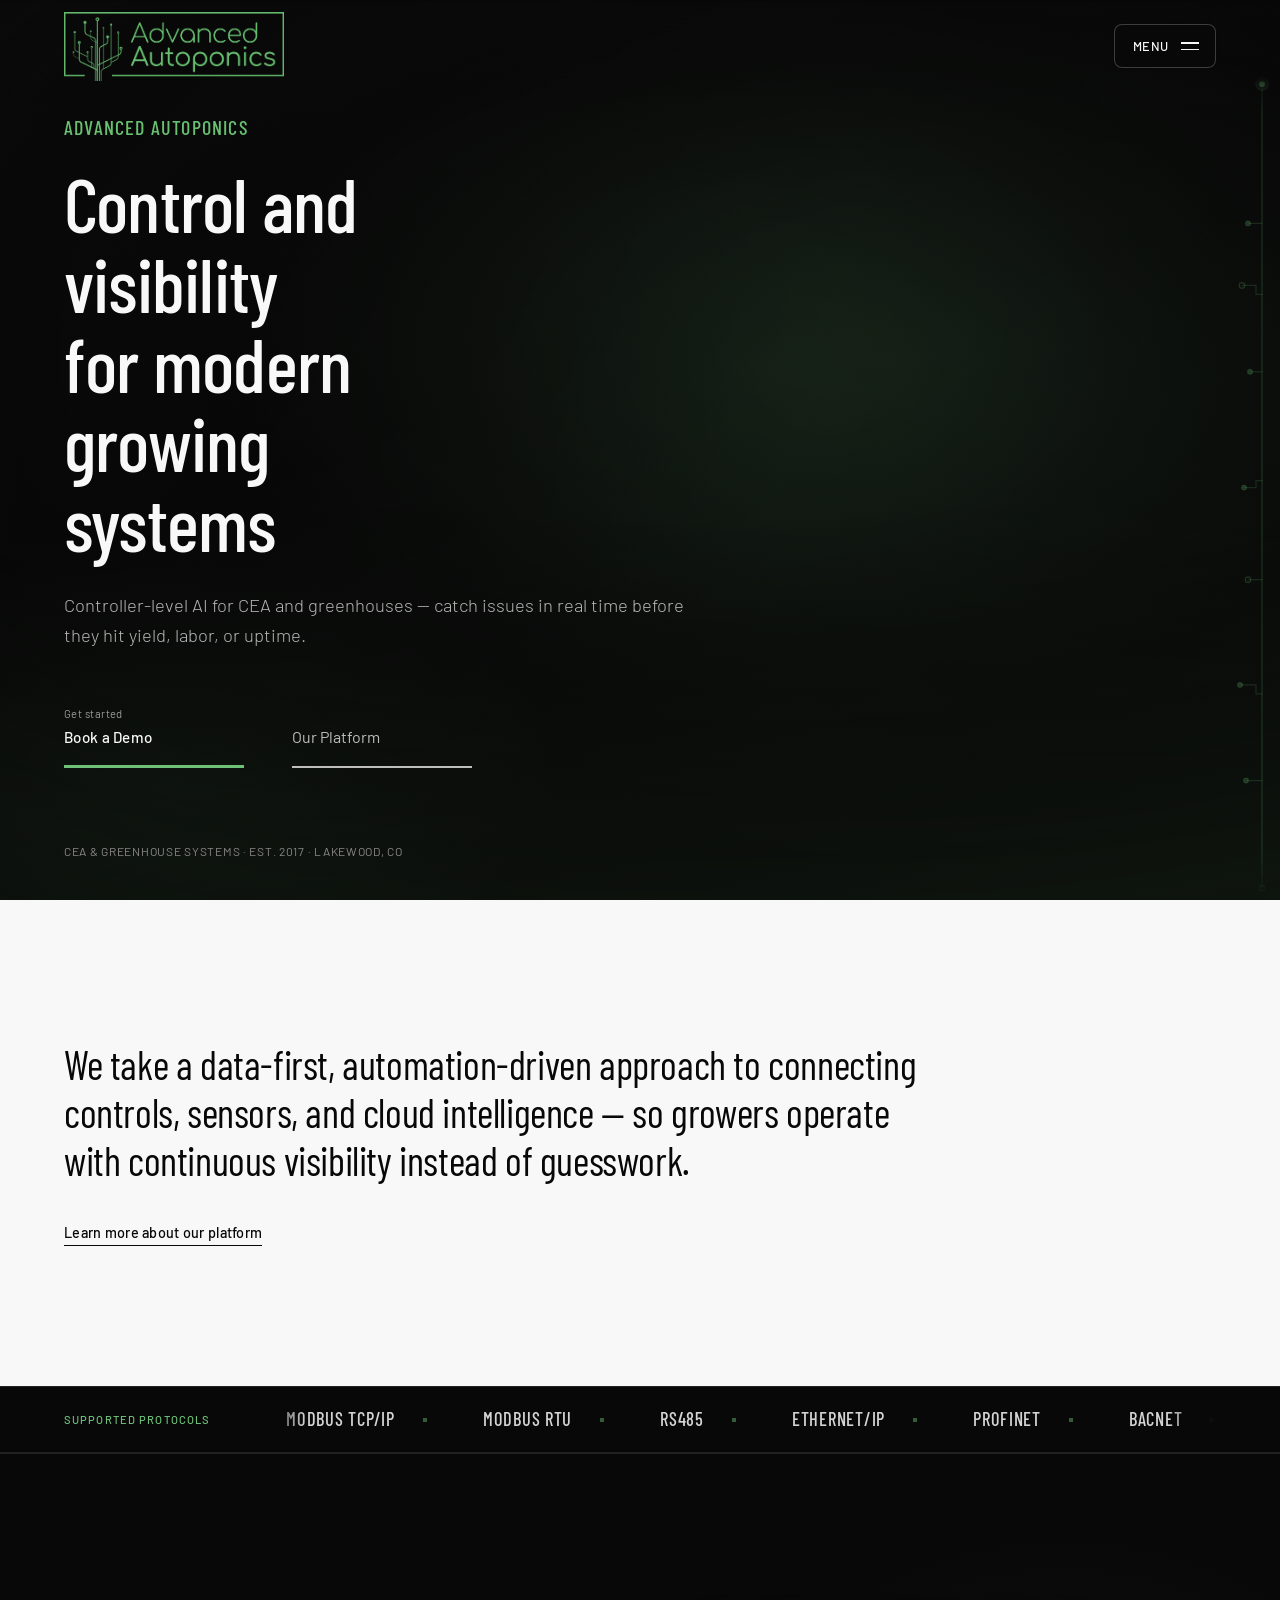
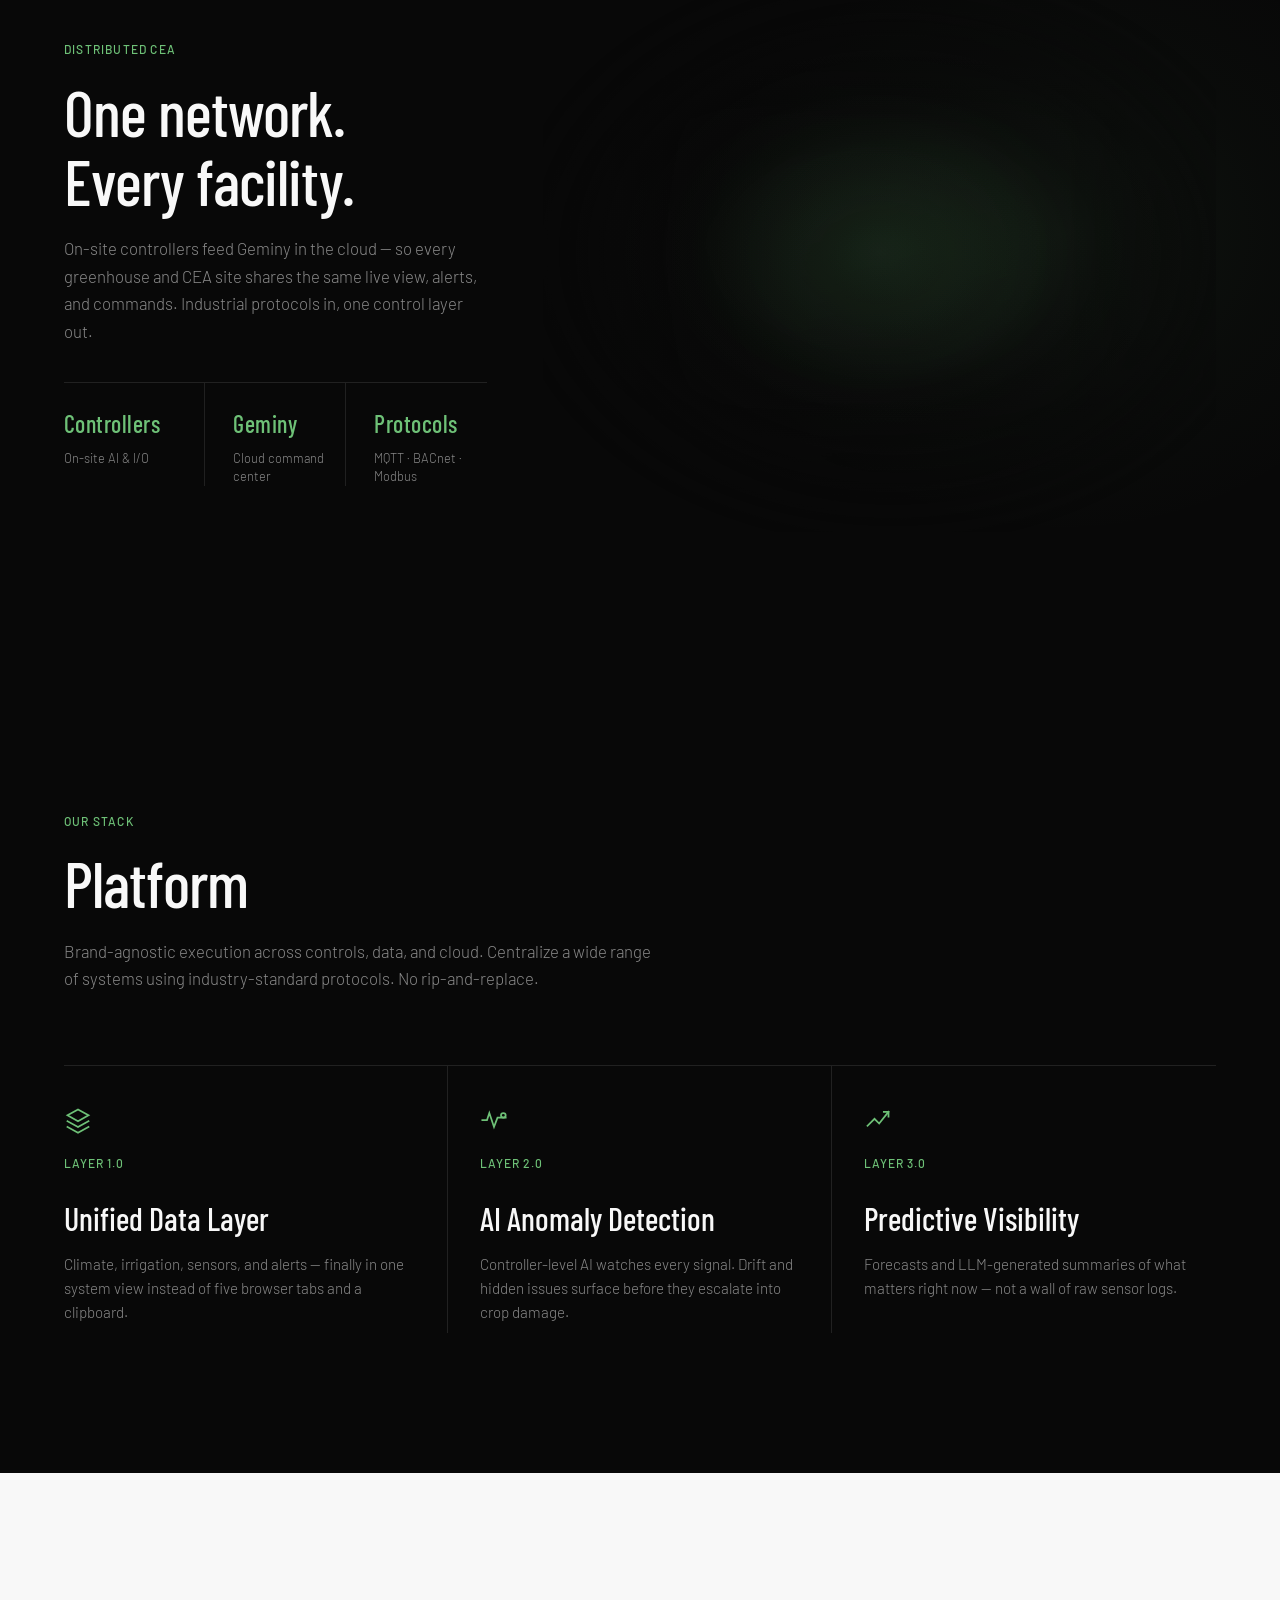
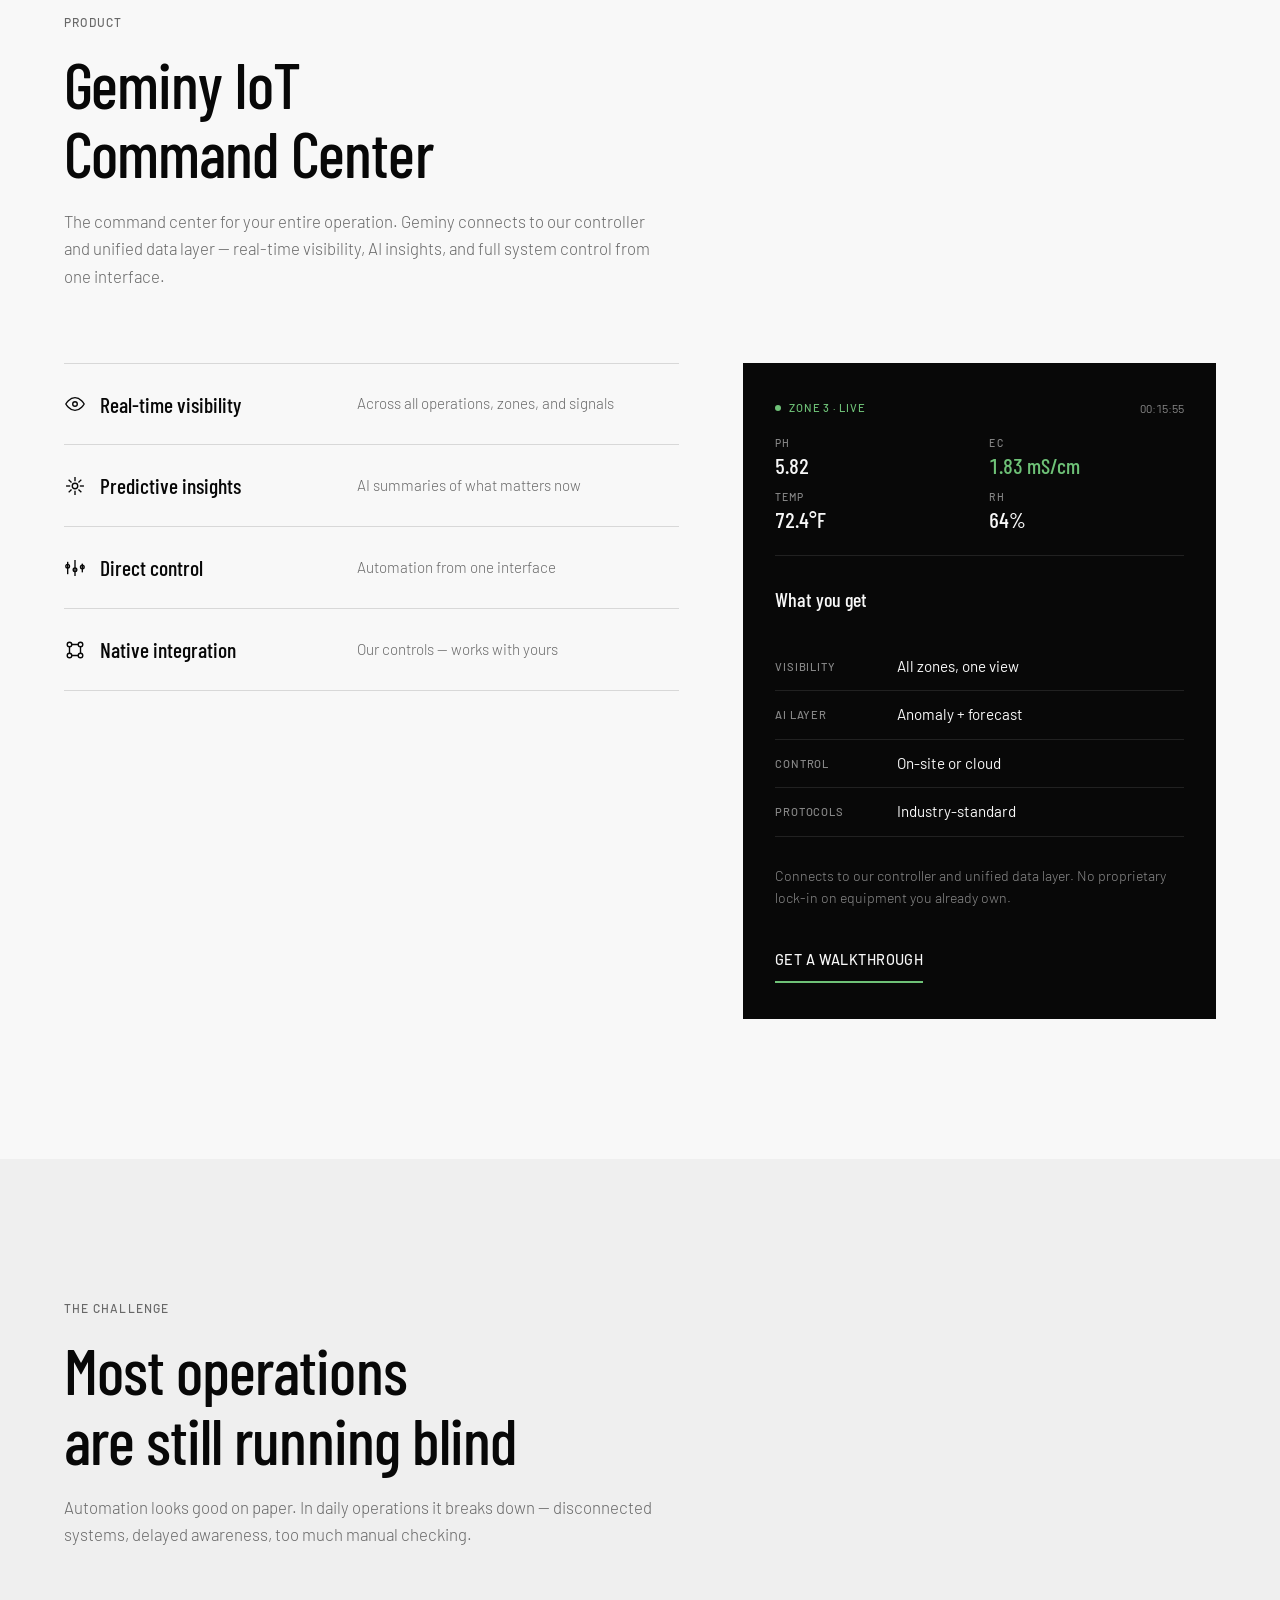
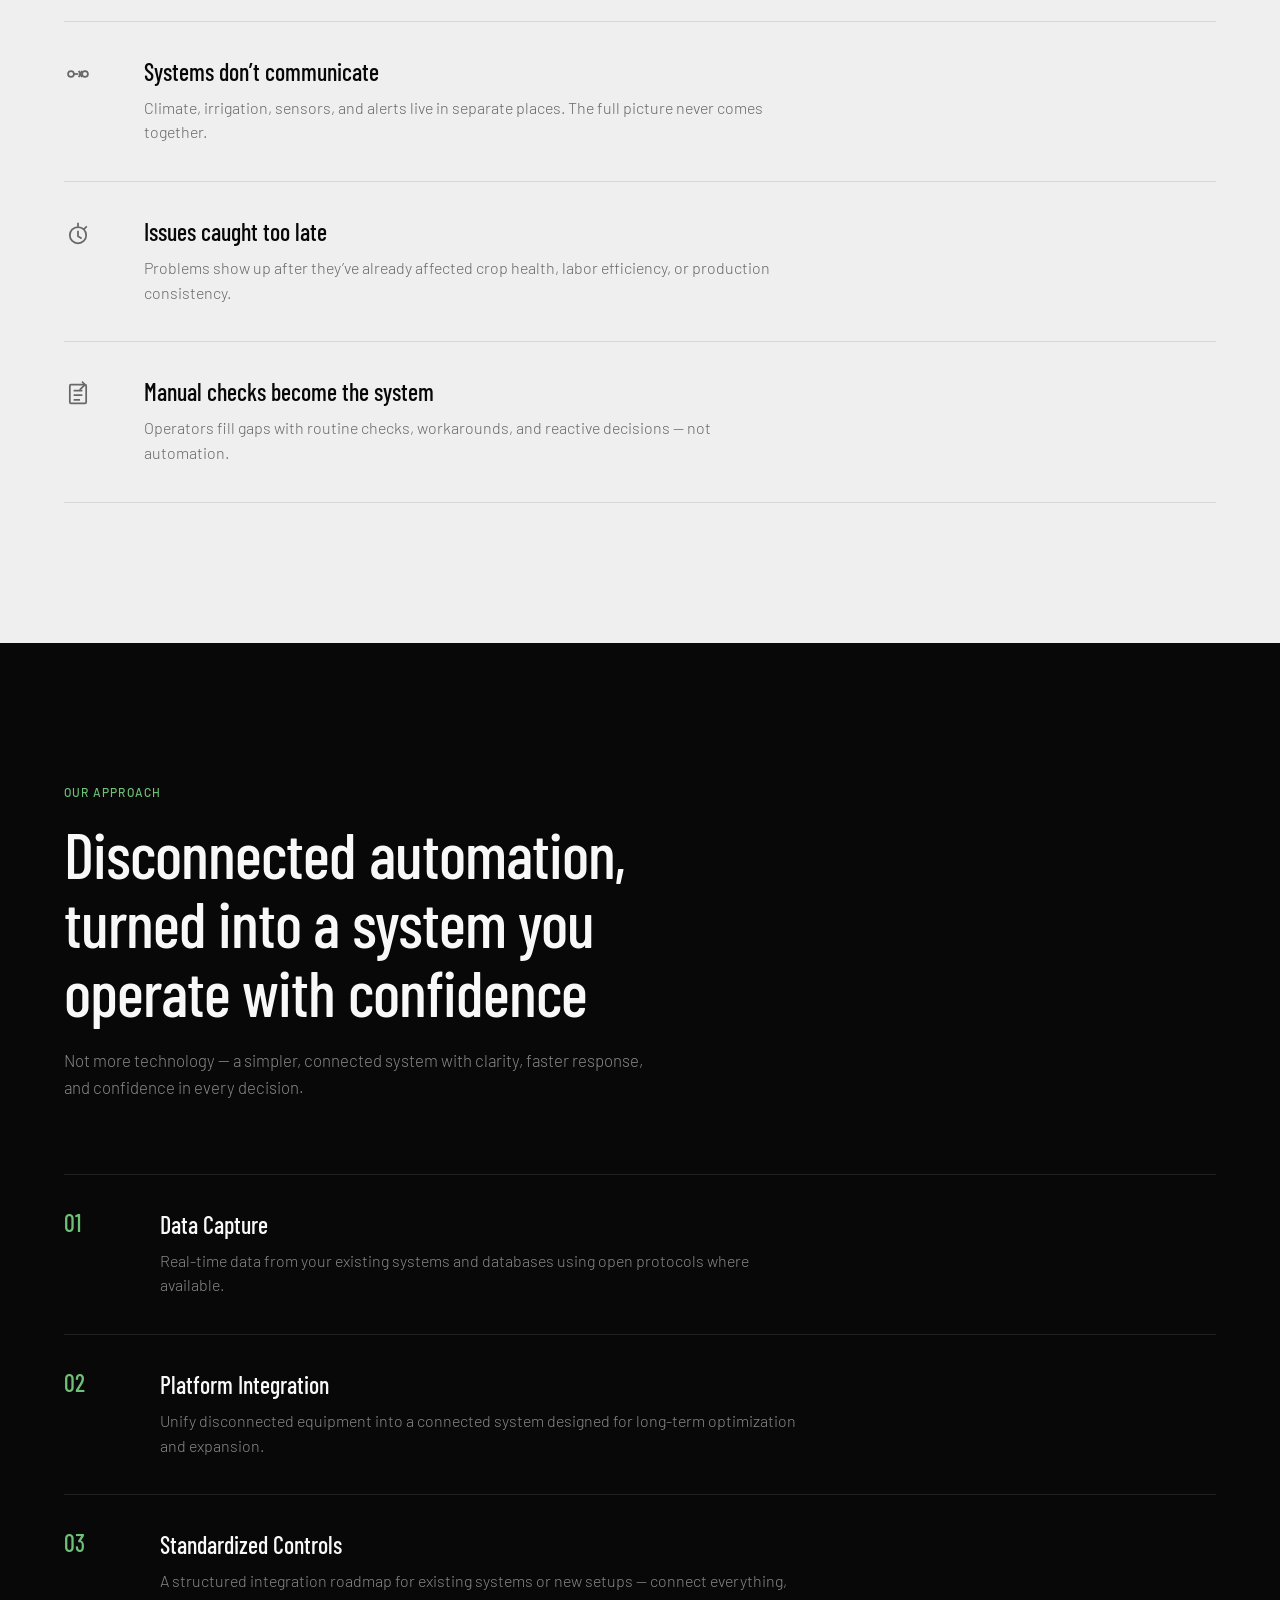
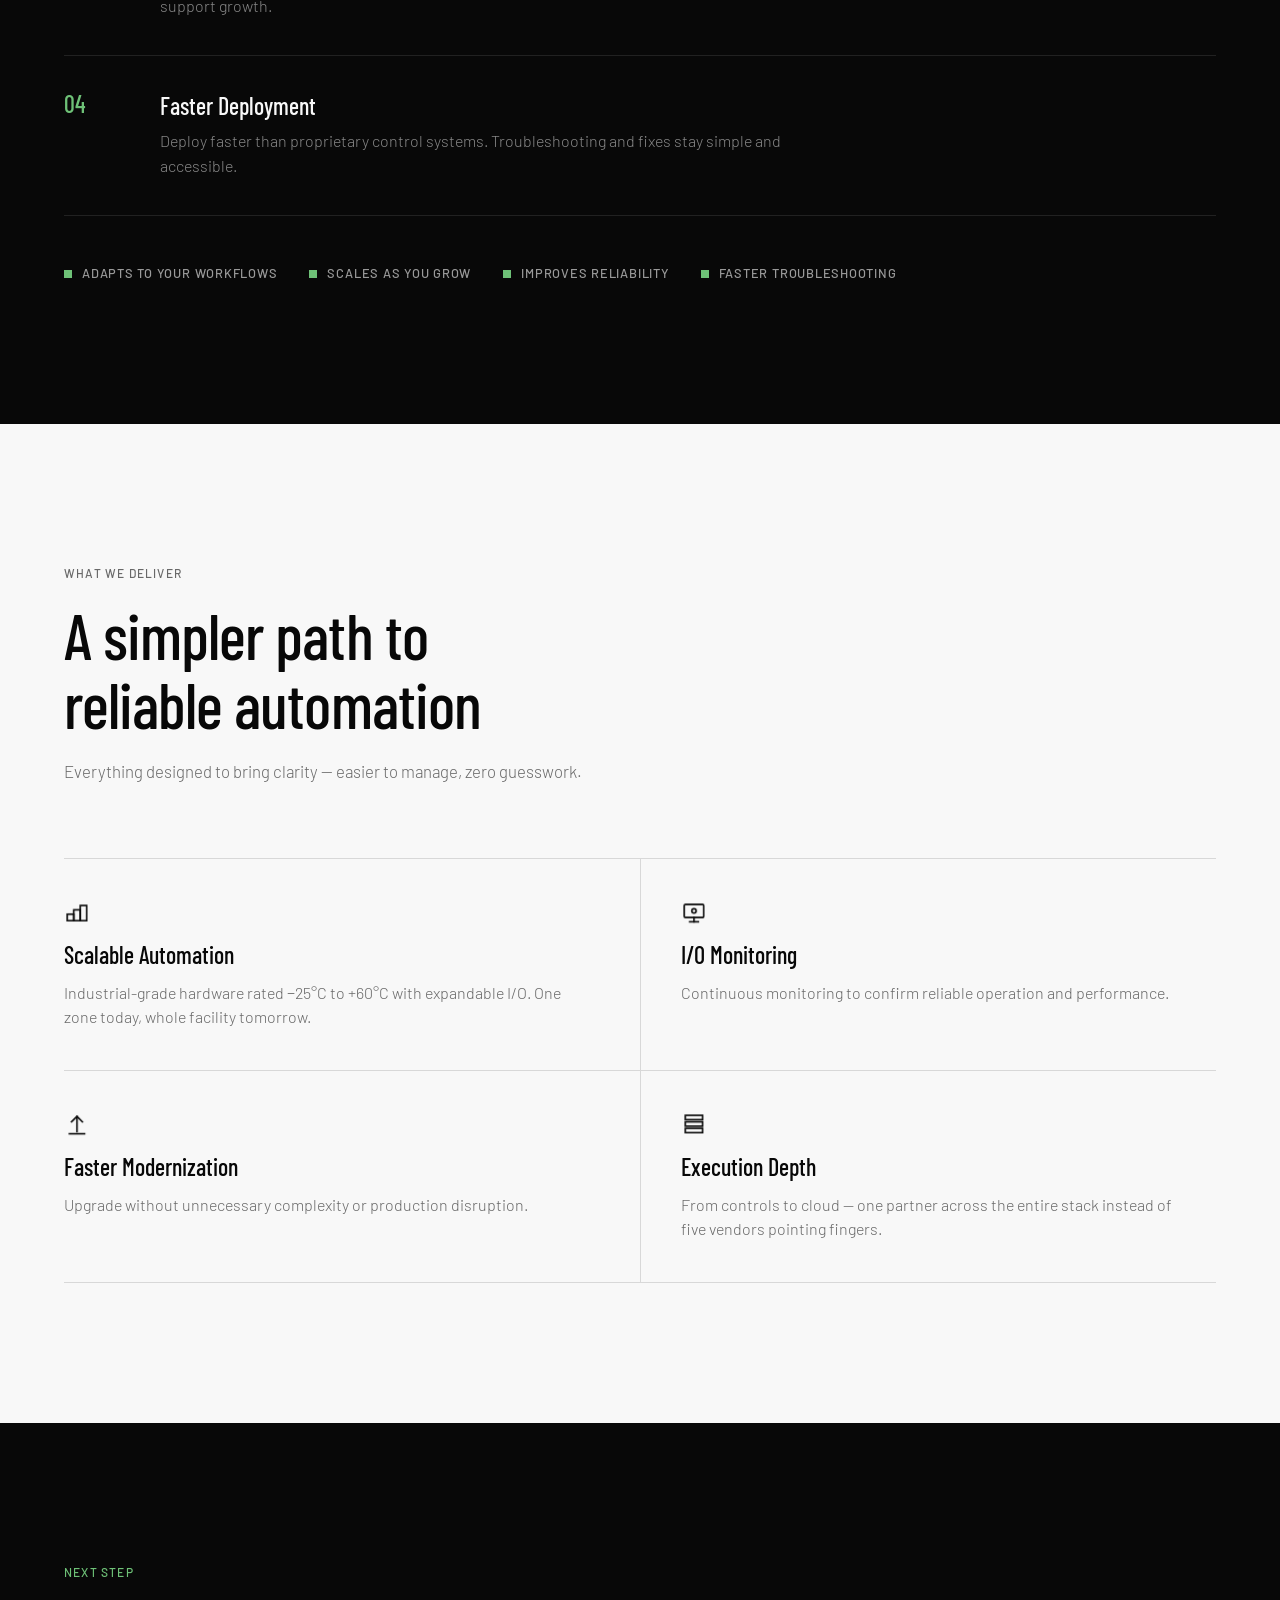
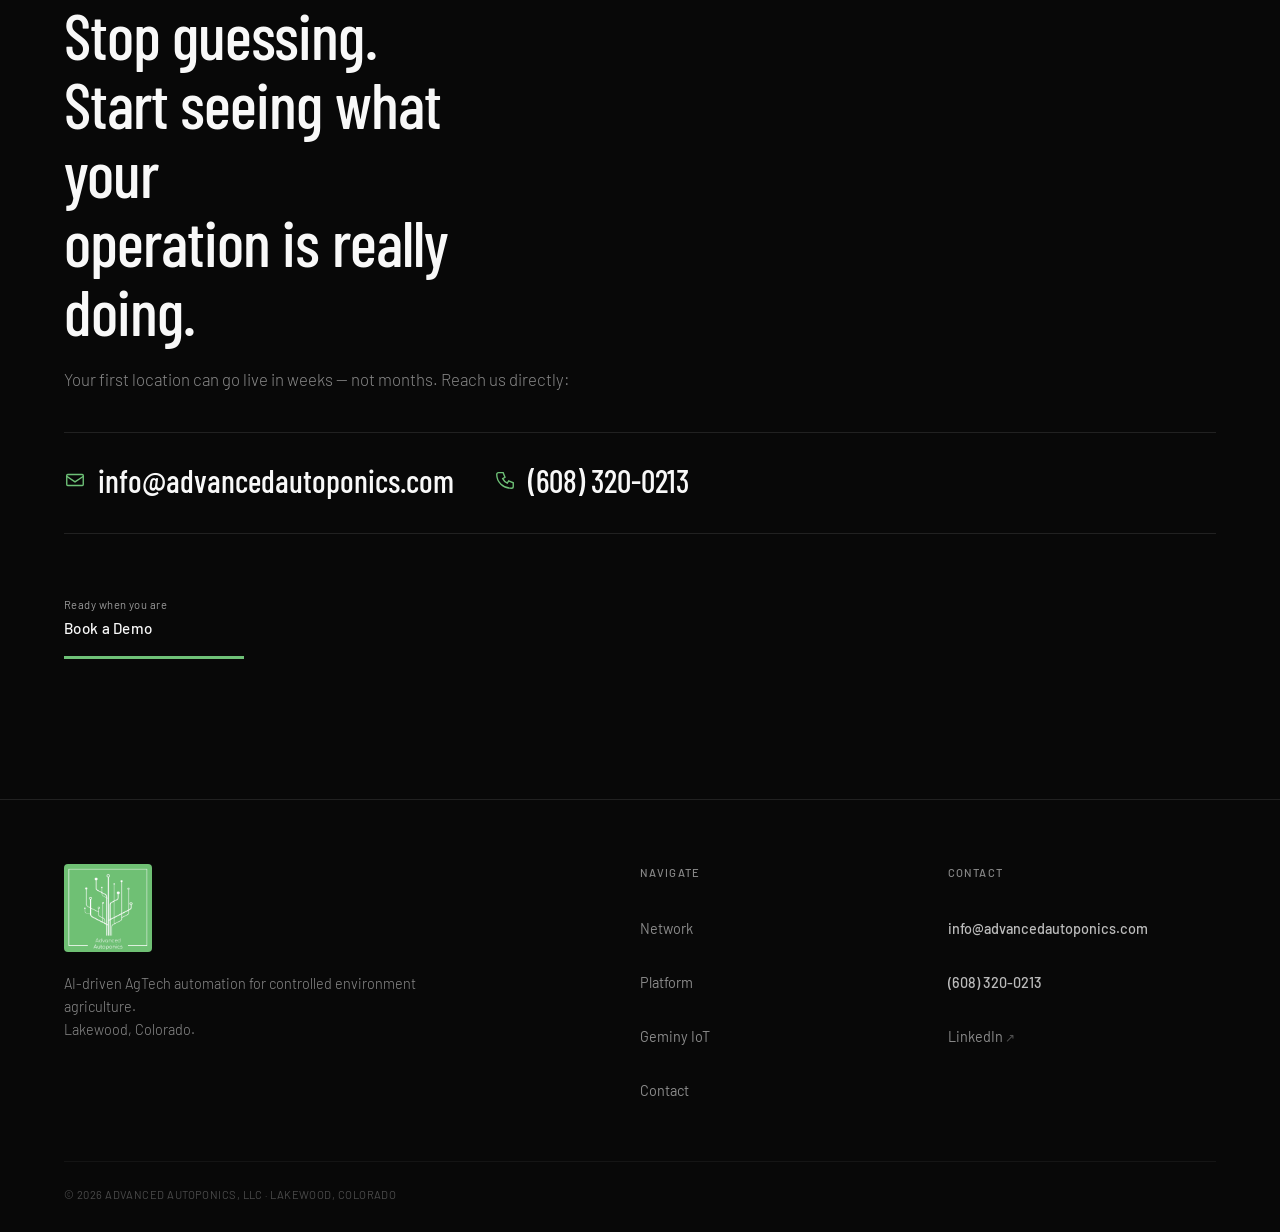
==== commit 112c62cd: "Update site phone number to (608) 320-0213. Keep display, tel: links, and JSON-LD telephone fields c" ====
--- a/index.html
+++ b/index.html
@@ -49,7 +49,7 @@
         "image": "https://www.advancedautoponics.com/assets/og-image.png",
         "description": "AI-driven AgTech automation for controlled environment agriculture and greenhouses.",
         "email": "info@advancedautoponics.com",
-        "telephone": "+1-720-383-7223",
+        "telephone": "+1-608-320-0213",
         "foundingDate": "2017",
         "address": {
           "@type": "PostalAddress",
@@ -64,7 +64,7 @@
           "@type": "ContactPoint",
           "contactType": "sales",
           "email": "info@advancedautoponics.com",
-          "telephone": "+1-720-383-7223",
+          "telephone": "+1-608-320-0213",
           "areaServed": "US",
           "availableLanguage": "English"
         }
@@ -177,7 +177,7 @@
       <div class="site-nav-aside">
         <p class="nav-section-label">Get in touch</p>
         <a href="mailto:info@advancedautoponics.com"><svg class="icon icon--nav-sm" aria-hidden="true"><use href="#icon-mail"/></svg>info@advancedautoponics.com</a>
-        <a href="tel:+17203837223"><svg class="icon icon--nav-sm" aria-hidden="true"><use href="#icon-phone"/></svg>(720) 383-7223</a>
+        <a href="tel:+16083200213"><svg class="icon icon--nav-sm" aria-hidden="true"><use href="#icon-phone"/></svg>(608) 320-0213</a>
         <a class="nav-cta" href="#contact">Book a Demo</a>
       </div>
     </div>
@@ -562,7 +562,7 @@
       <p class="contact-sub reveal">Your first location can go live in weeks — not months. Reach us directly:</p>
       <div class="contact-actions reveal">
         <a href="mailto:info@advancedautoponics.com" class="contact-link" aria-label="Email info@advancedautoponics.com"><svg class="icon icon--contact" aria-hidden="true"><use href="#icon-mail"/></svg>info@advancedautoponics.com</a>
-        <a href="tel:+17203837223" class="contact-link" aria-label="Call (720) 383-7223"><svg class="icon icon--contact" aria-hidden="true"><use href="#icon-phone"/></svg>(720) 383-7223</a>
+        <a href="tel:+16083200213" class="contact-link" aria-label="Call (608) 320-0213"><svg class="icon icon--contact" aria-hidden="true"><use href="#icon-phone"/></svg>(608) 320-0213</a>
       </div>
       <a href="mailto:info@advancedautoponics.com" class="btn btn-accent reveal" data-magnetic>
         <span class="btn-kicker">Ready when you are</span>
@@ -587,7 +587,7 @@
       <div class="footer-col">
         <p class="footer-label">Contact</p>
         <a href="mailto:info@advancedautoponics.com">info@advancedautoponics.com</a>
-        <a href="tel:+17203837223">(720) 383-7223</a>
+        <a href="tel:+16083200213">(608) 320-0213</a>
         <a href="https://www.linkedin.com/company/advanced-autoponics-llc" target="_blank" rel="noopener noreferrer" aria-label="Advanced Autoponics on LinkedIn (opens in new tab)">LinkedIn<span class="external-indicator" aria-hidden="true">↗</span></a>
       </div>
     </div>
--- a/css/style.css
+++ b/css/style.css
@@ -1874,16 +1874,31 @@
   opacity: 0.5;
 }
 
-/* ---------- Scroll circuit indicator ---------- */
+/* ---------- Scroll circuit indicator (right gutter) ---------- */
 .scroll-circuit {
   position: fixed;
   top: var(--header-h);
-  left: 0;
+  right: max(4px, env(safe-area-inset-right, 0px));
+  left: auto;
   bottom: 0;
-  width: 44px;
+  width: 56px;
   z-index: 5;
   pointer-events: none;
-  opacity: 0.85;
+  opacity: 1;
+  -webkit-mask-image: linear-gradient(
+    to bottom,
+    transparent 0%,
+    #000 5%,
+    #000 94%,
+    transparent 100%
+  );
+  mask-image: linear-gradient(
+    to bottom,
+    transparent 0%,
+    #000 5%,
+    #000 94%,
+    transparent 100%
+  );
 }
 
 .scroll-circuit-svg {
@@ -1894,63 +1909,89 @@
 }
 
 .scroll-circuit-trunk {
-  stroke-width: 1.5;
+  stroke-width: 1.25;
   stroke-linecap: square;
   stroke-linejoin: miter;
   fill: none;
 }
 
 .scroll-circuit-track .scroll-circuit-trunk {
-  stroke: rgba(110, 193, 119, 0.18);
+  stroke: rgba(110, 193, 119, 0.2);
 }
 
 .scroll-circuit-active .scroll-circuit-trunk {
   stroke: var(--accent);
+  stroke-width: 1.5;
 }
 
 .scroll-circuit-branch {
-  stroke-width: 1.5;
+  stroke-width: 1.25;
   stroke-linecap: square;
   stroke-linejoin: miter;
   fill: none;
 }
 
 .scroll-circuit-track .scroll-circuit-branch {
-  stroke: rgba(110, 193, 119, 0.14);
+  stroke: rgba(110, 193, 119, 0.16);
 }
 
 .scroll-circuit-active .scroll-circuit-branch {
   stroke: var(--accent);
+  stroke-width: 1.35;
 }
 
 .scroll-circuit-node {
   fill: none;
-  stroke-width: 1.5;
+  stroke-width: 1.25;
 }
 
 .scroll-circuit-track .scroll-circuit-node {
-  stroke: rgba(110, 193, 119, 0.2);
+  stroke: rgba(110, 193, 119, 0.22);
+}
+
+.scroll-circuit-track .scroll-circuit-node.is-solid {
+  fill: rgba(110, 193, 119, 0.18);
 }
 
 .scroll-circuit-active .scroll-circuit-branch,
 .scroll-circuit-active .scroll-circuit-node {
   opacity: 0;
-  transition: opacity 0.35s var(--ease-out);
+  transition: opacity 0.4s var(--ease-out);
 }
 
 .scroll-circuit-active .scroll-circuit-node {
   stroke: var(--accent);
+}
+
+.scroll-circuit-active .scroll-circuit-node.is-solid {
   fill: var(--accent);
+}
+
+.scroll-circuit-active .scroll-circuit-node:not(.is-solid) {
+  fill: none;
+}
+
+.scroll-circuit-cap {
+  fill: none;
+  stroke: rgba(110, 193, 119, 0.28);
+  stroke-width: 1.25;
+}
+
+.scroll-circuit-active .scroll-circuit-cap {
+  stroke: var(--accent);
+  fill: var(--accent);
+  opacity: 0;
+  transition: opacity 0.35s var(--ease-out);
 }
 
 .scroll-circuit-dot {
   fill: var(--accent);
   stroke: var(--off-black);
-  stroke-width: 1;
+  stroke-width: 1.25;
 }
 
 .scroll-circuit-dot-glow {
-  fill: rgba(110, 193, 119, 0.25);
+  fill: rgba(110, 193, 119, 0.22);
   stroke: none;
 }
 
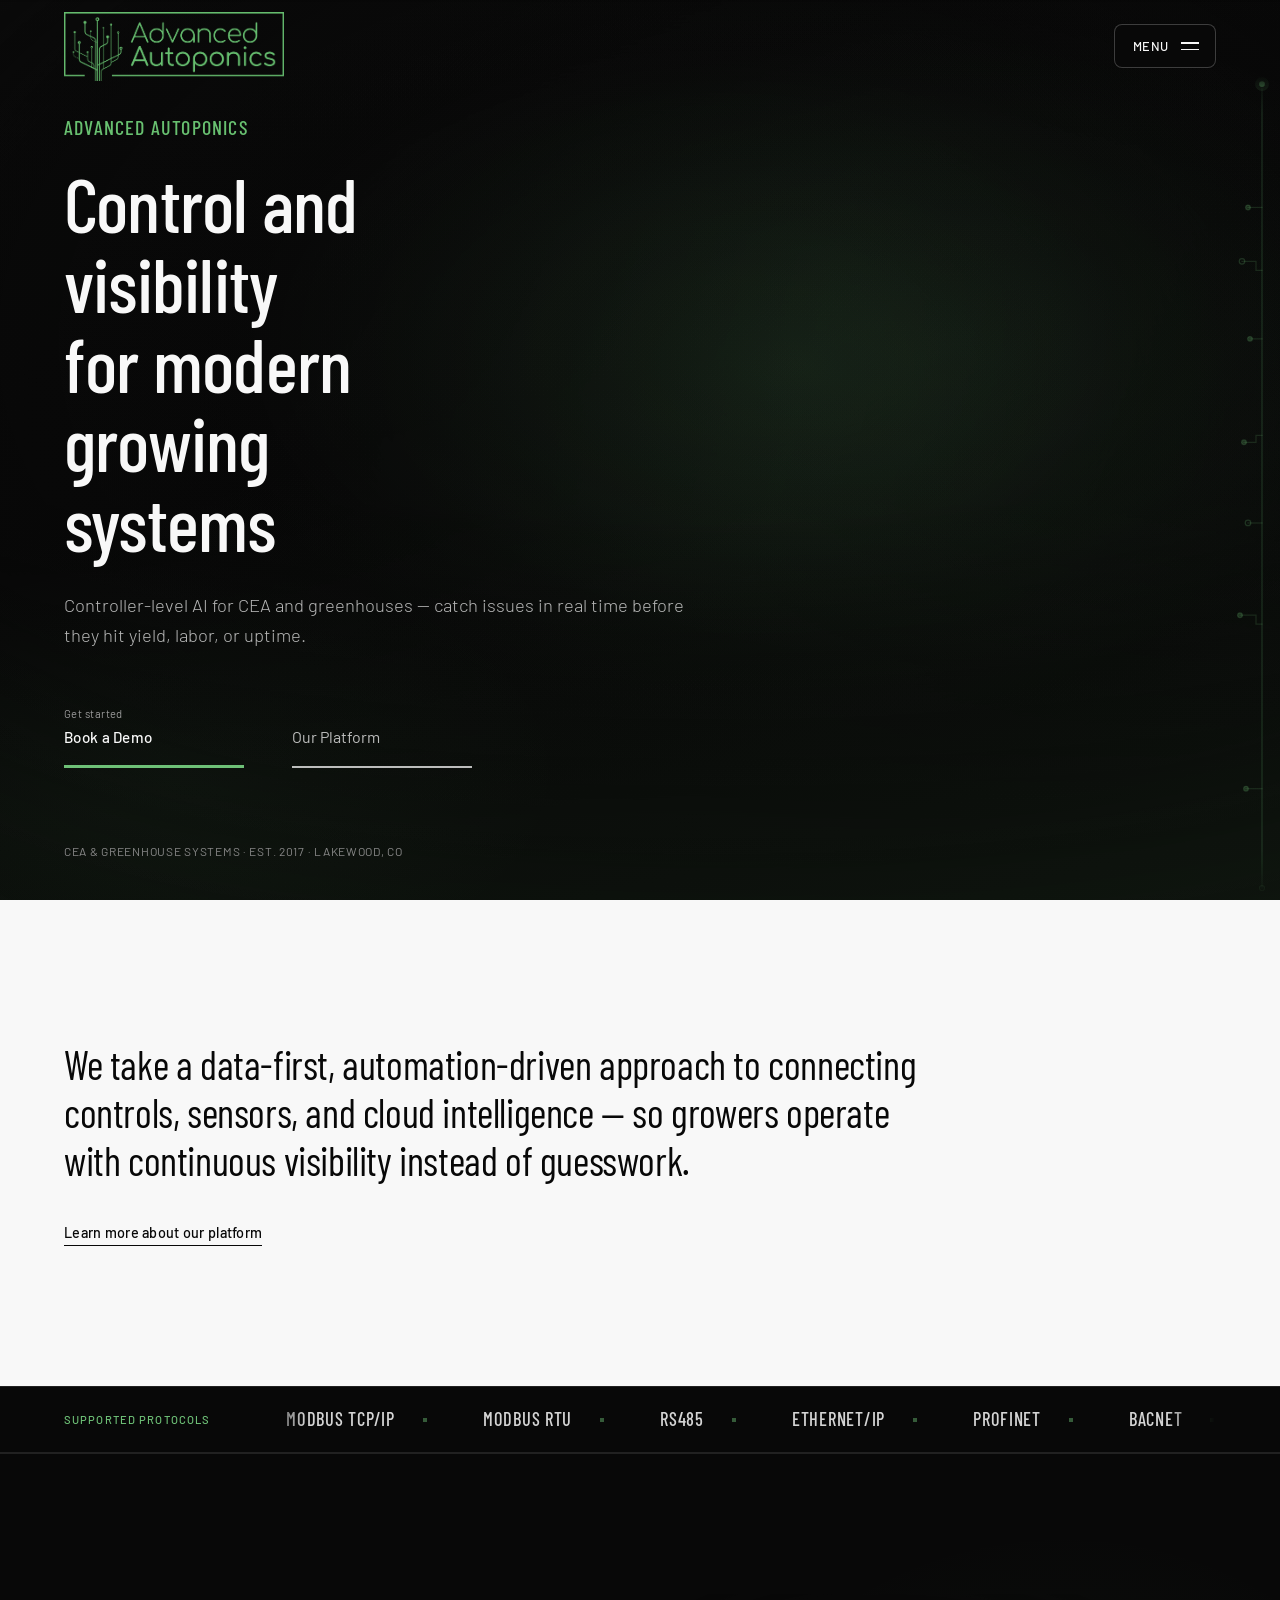
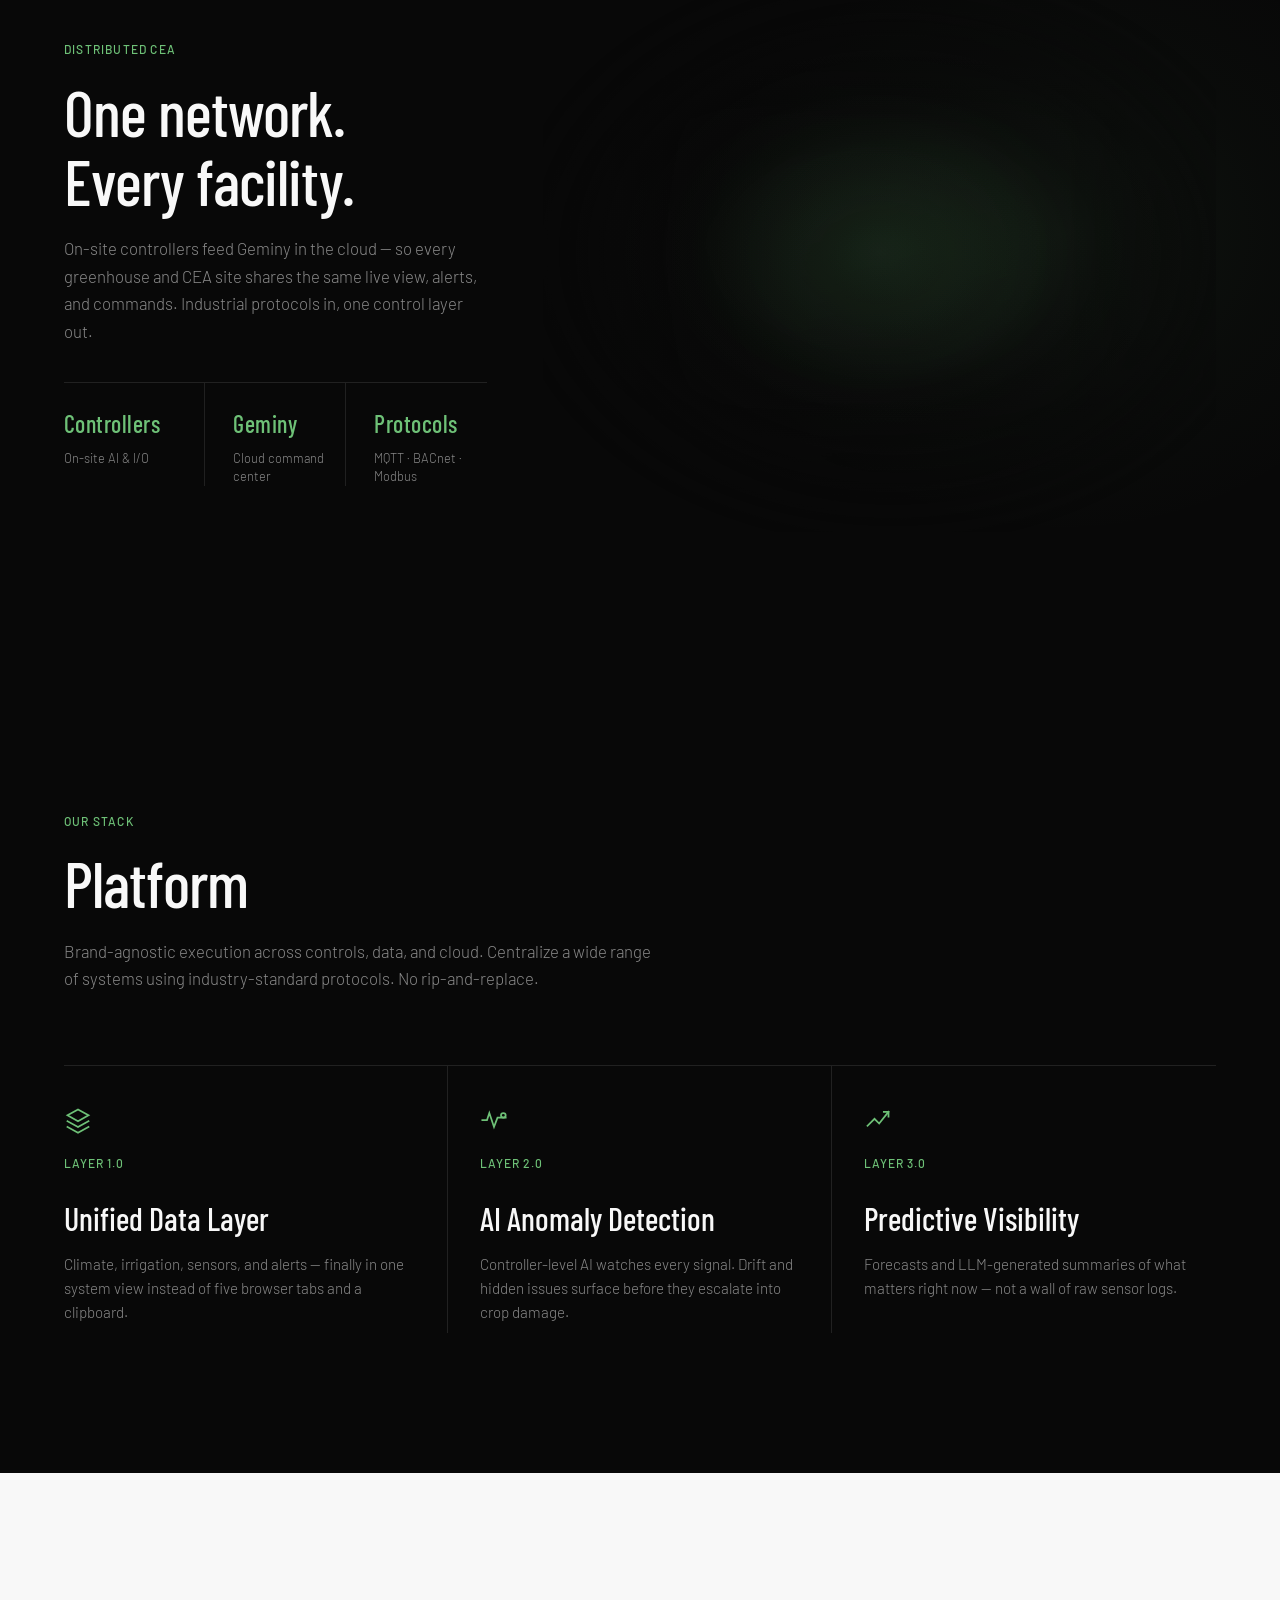
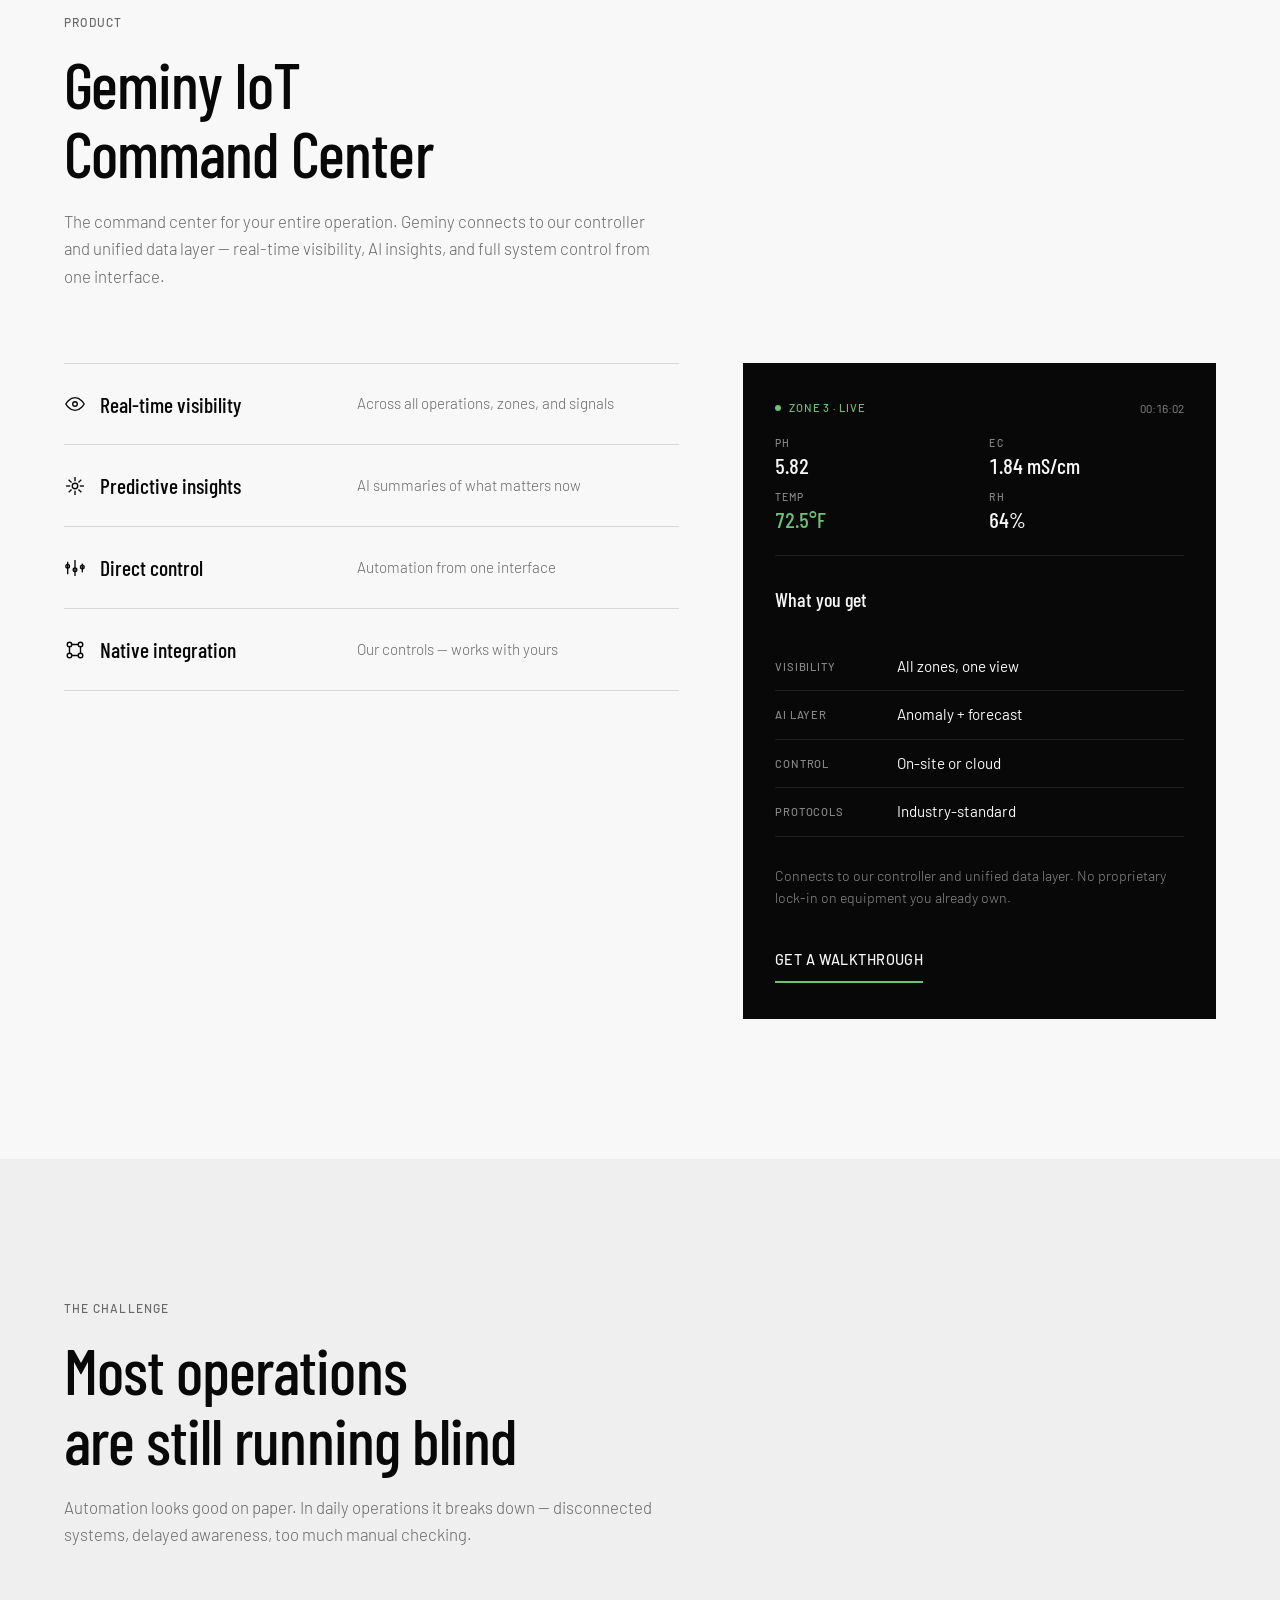
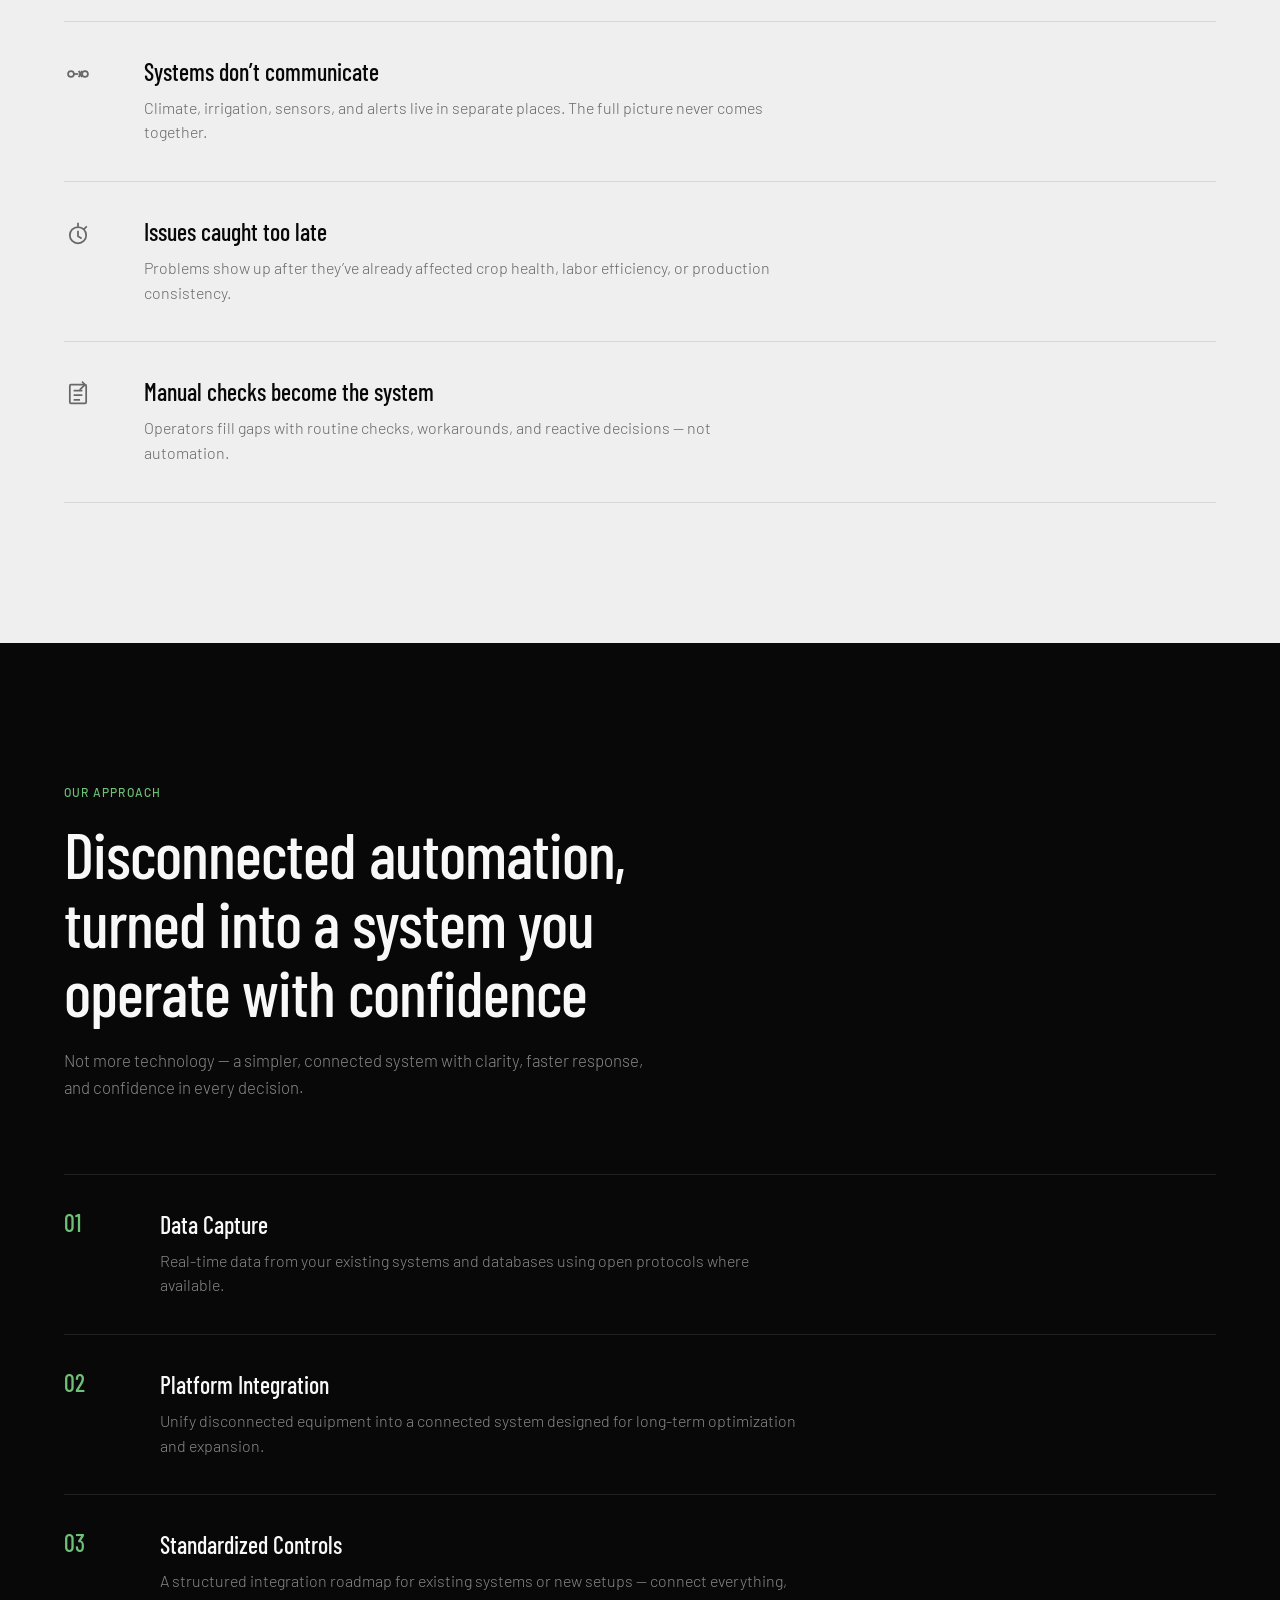
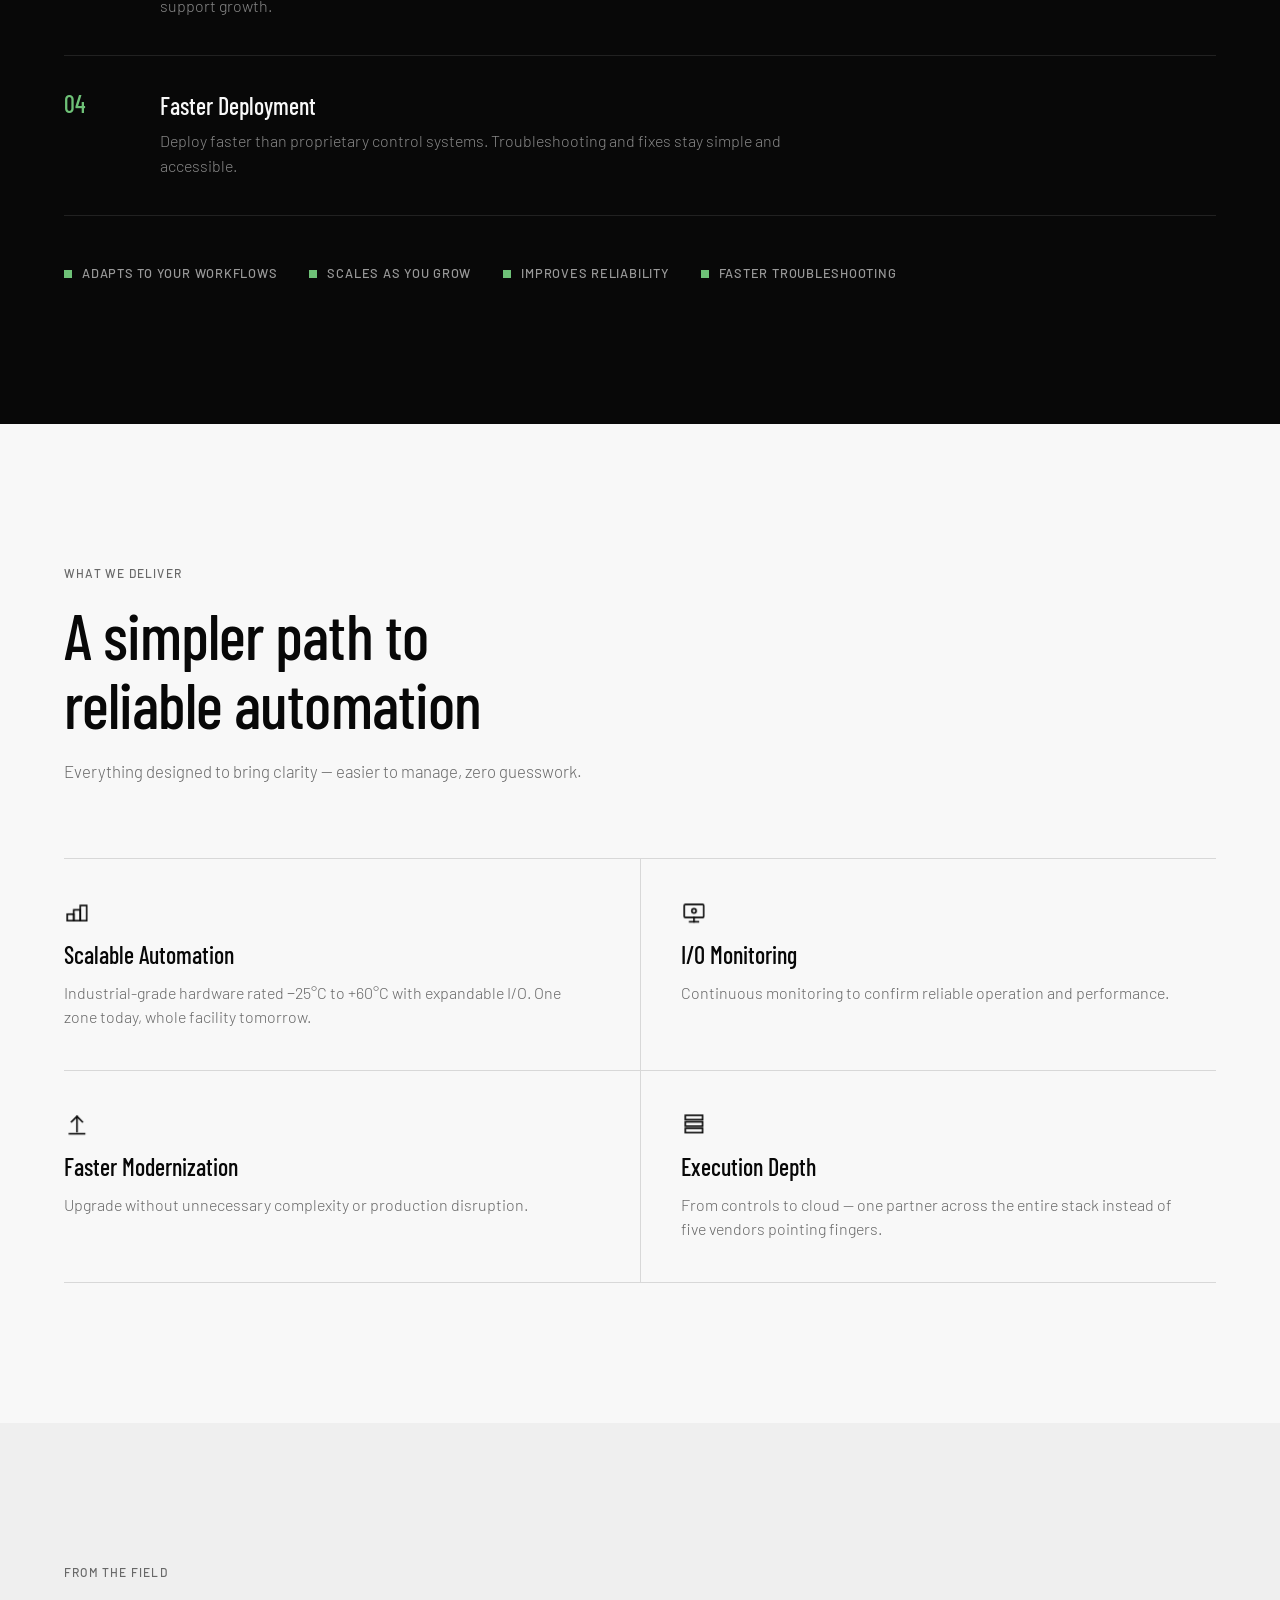
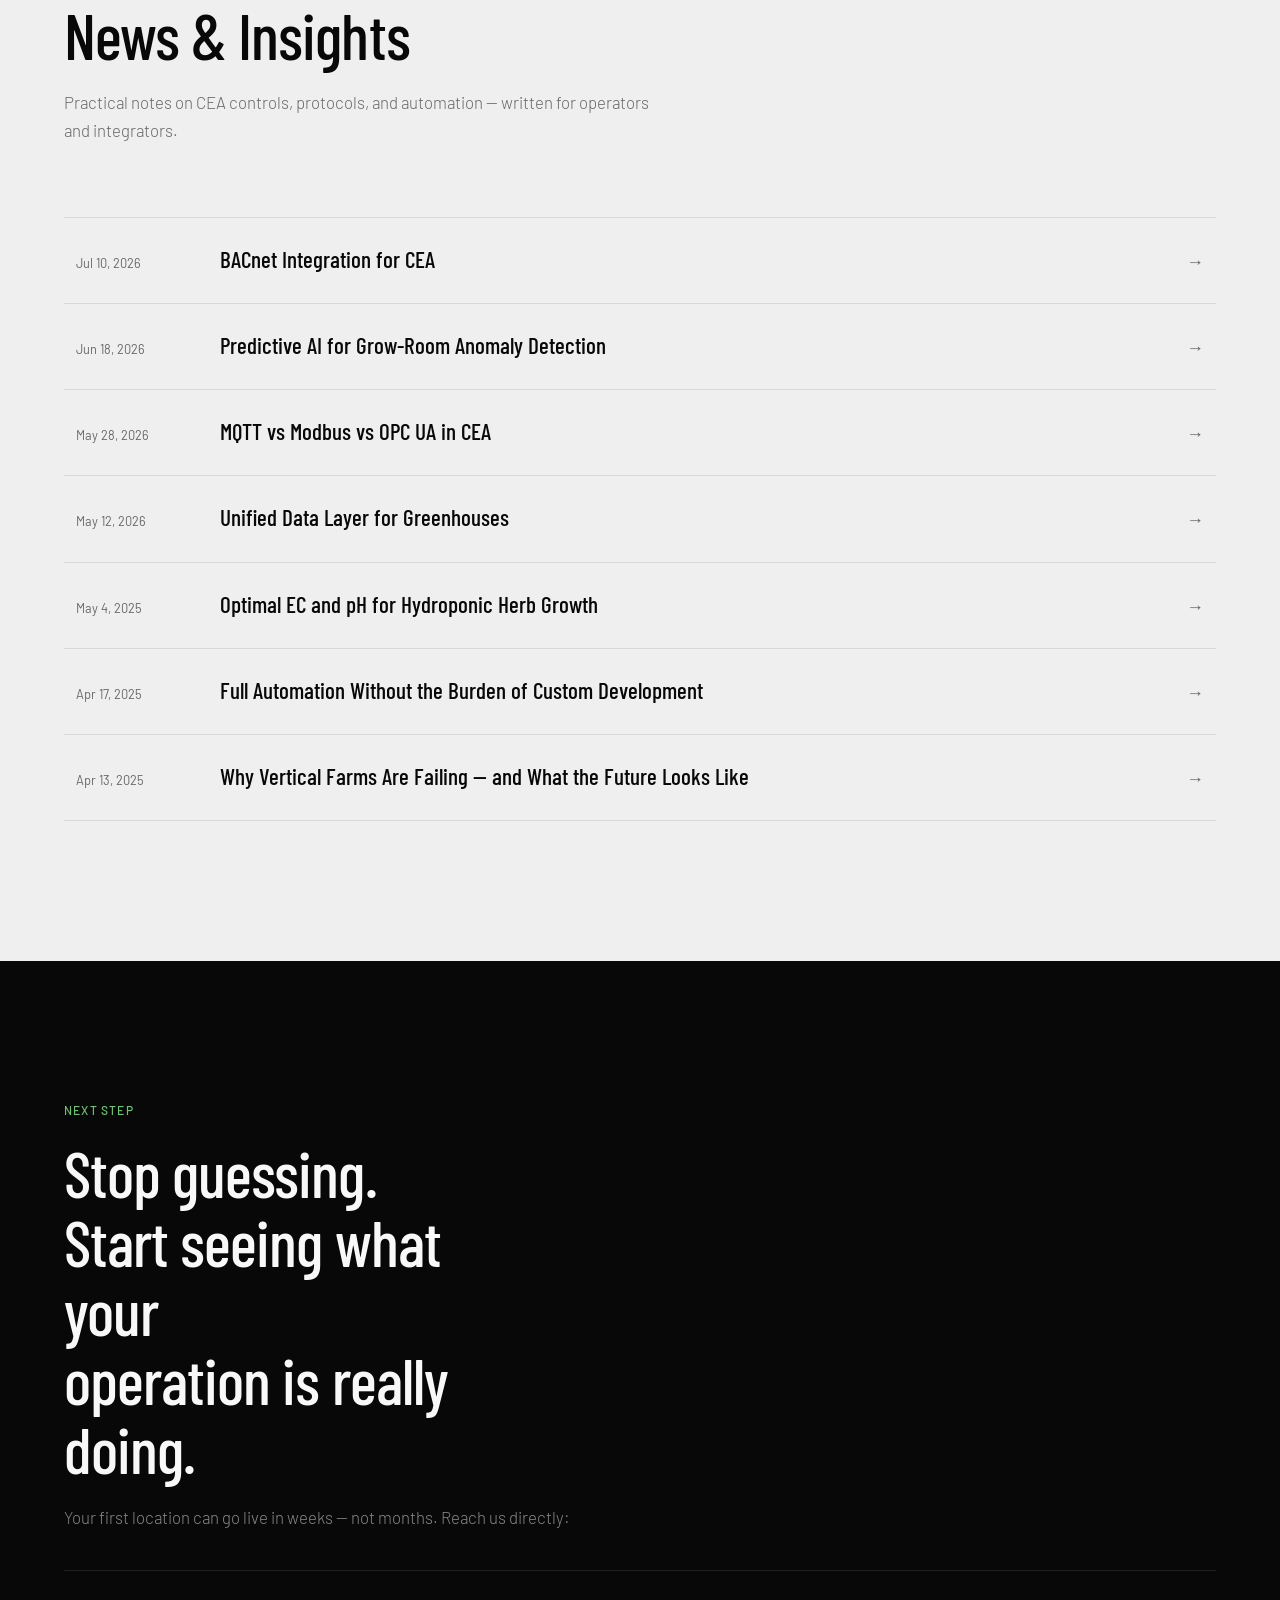
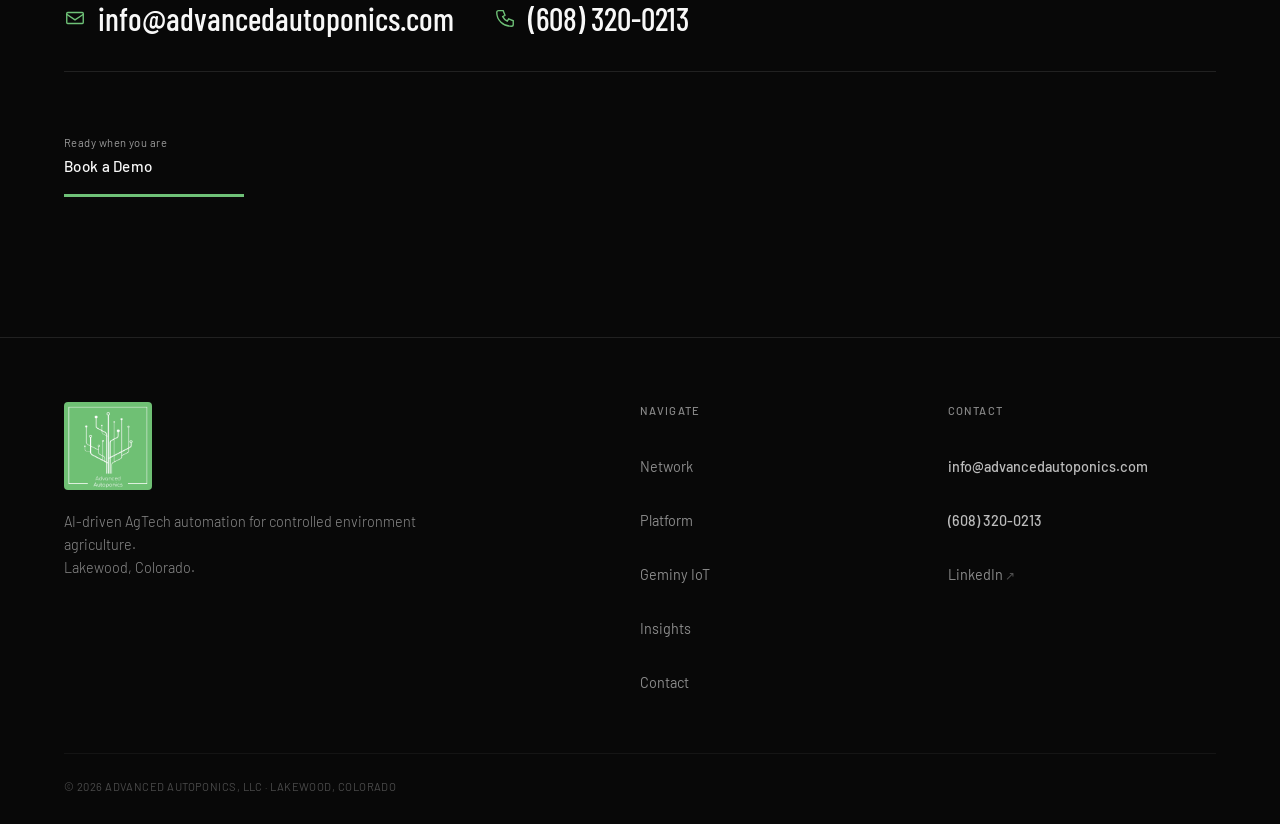
==== commit 5e361ddb: "Restore Insights with seven SEO article pages. Bring back the homepage News & Insights section with " ====
--- a/index.html
+++ b/index.html
@@ -172,6 +172,7 @@
         <a href="#problem" data-nav><svg class="icon icon--nav" aria-hidden="true"><use href="#icon-alert"/></svg>Why Us</a>
         <a href="#solution" data-nav><svg class="icon icon--nav" aria-hidden="true"><use href="#icon-connect"/></svg>Solution</a>
         <a href="#delivery" data-nav><svg class="icon icon--nav" aria-hidden="true"><use href="#icon-stack"/></svg>Deliver</a>
+        <a href="#insights" data-nav><svg class="icon icon--nav" aria-hidden="true"><use href="#icon-forecast"/></svg>Insights</a>
         <a href="#contact" data-nav><svg class="icon icon--nav" aria-hidden="true"><use href="#icon-mail"/></svg>Contact</a>
       </div>
       <div class="site-nav-aside">
@@ -555,6 +556,52 @@
       </div>
     </section>
 
+    <!-- INSIGHTS -->
+    <section class="section section--muted" id="insights" aria-labelledby="insights-title">
+      <div class="section-head reveal">
+        <p class="eyebrow">From the field</p>
+        <h2 class="section-title" id="insights-title">News &amp; Insights</h2>
+        <p class="section-dek">Practical notes on CEA controls, protocols, and automation — written for operators and integrators.</p>
+      </div>
+      <div class="news-list">
+        <a class="news-item reveal" href="/articles/bacnet-integration-for-cea/">
+          <time datetime="2026-07-10">Jul 10, 2026</time>
+          <span class="news-title">BACnet Integration for CEA</span>
+          <span class="news-arrow" aria-hidden="true">→</span>
+        </a>
+        <a class="news-item reveal" href="/articles/predictive-ai-for-grow-room-anomaly-detection/">
+          <time datetime="2026-06-18">Jun 18, 2026</time>
+          <span class="news-title">Predictive AI for Grow-Room Anomaly Detection</span>
+          <span class="news-arrow" aria-hidden="true">→</span>
+        </a>
+        <a class="news-item reveal" href="/articles/mqtt-vs-modbus-vs-opc-ua-in-cea/">
+          <time datetime="2026-05-28">May 28, 2026</time>
+          <span class="news-title">MQTT vs Modbus vs OPC UA in CEA</span>
+          <span class="news-arrow" aria-hidden="true">→</span>
+        </a>
+        <a class="news-item reveal" href="/articles/unified-data-layer-for-greenhouses/">
+          <time datetime="2026-05-12">May 12, 2026</time>
+          <span class="news-title">Unified Data Layer for Greenhouses</span>
+          <span class="news-arrow" aria-hidden="true">→</span>
+        </a>
+        <a class="news-item reveal" href="/articles/optimal-ec-and-ph-for-hydroponic-herbs/">
+          <time datetime="2025-05-04">May 4, 2025</time>
+          <span class="news-title">Optimal EC and pH for Hydroponic Herb Growth</span>
+          <span class="news-arrow" aria-hidden="true">→</span>
+        </a>
+        <a class="news-item reveal" href="/articles/full-automation-without-custom-development/">
+          <time datetime="2025-04-17">Apr 17, 2025</time>
+          <span class="news-title">Full Automation Without the Burden of Custom Development</span>
+          <span class="news-arrow" aria-hidden="true">→</span>
+        </a>
+        <a class="news-item reveal" href="/articles/why-vertical-farms-are-failing/">
+          <time datetime="2025-04-13">Apr 13, 2025</time>
+          <span class="news-title">Why Vertical Farms Are Failing — and What the Future Looks Like</span>
+          <span class="news-arrow" aria-hidden="true">→</span>
+        </a>
+      </div>
+    </section>
+
     <!-- CONTACT -->
     <section class="contact" id="contact" aria-labelledby="contact-title">
       <p class="eyebrow reveal">Next step</p>
@@ -582,6 +629,7 @@
         <a href="#connectivity">Network</a>
         <a href="#platform">Platform</a>
         <a href="#geminy">Geminy IoT</a>
+        <a href="#insights">Insights</a>
         <a href="#contact">Contact</a>
       </nav>
       <div class="footer-col">
--- a/css/style.css
+++ b/css/style.css
@@ -2761,3 +2761,124 @@
     display: none;
   }
 }
+
+/* ---------- Article pages ---------- */
+.article-page .site-header {
+  background: rgba(248, 248, 248, 0.94);
+  backdrop-filter: blur(12px);
+}
+
+@media (max-width: 900px) {
+  .article-page .site-header {
+    background: rgba(248, 248, 248, 0.96);
+  }
+}
+
+.article {
+  padding: calc(var(--header-h) + 48px) var(--safe-r) 0 var(--safe-x);
+  max-width: 780px;
+  margin: 0 auto;
+}
+
+.article-hero {
+  padding-bottom: 40px;
+  border-bottom: 1px solid var(--grey-150);
+  margin-bottom: 40px;
+}
+
+.article-meta {
+  display: flex;
+  flex-wrap: wrap;
+  align-items: center;
+  gap: 8px;
+  margin: 12px 0 20px;
+  font-size: 0.85rem;
+  color: var(--grey-200);
+  letter-spacing: 0.02em;
+}
+
+.article-title {
+  font-family: var(--font-display);
+  font-weight: 500;
+  font-size: clamp(2.2rem, 5vw, 3.4rem);
+  line-height: 1.05;
+  letter-spacing: -0.02em;
+  margin-bottom: 20px;
+}
+
+.article-lede {
+  font-size: clamp(1.05rem, 2vw, 1.25rem);
+  font-weight: 300;
+  line-height: 1.45;
+  color: var(--grey-700);
+  max-width: 36em;
+}
+
+.article-body {
+  padding-bottom: 24px;
+}
+
+.article-body p,
+.article-body li {
+  font-weight: 300;
+  font-size: 1.05rem;
+  line-height: 1.7;
+  color: var(--brand-gray);
+  margin-bottom: 1.15em;
+}
+
+.article-body h2 {
+  font-family: var(--font-display);
+  font-weight: 500;
+  font-size: clamp(1.45rem, 2.5vw, 1.85rem);
+  line-height: 1.15;
+  margin: 2.2em 0 0.7em;
+  color: var(--off-black);
+}
+
+.article-body ul,
+.article-body ol {
+  margin: 0 0 1.4em 1.2em;
+}
+
+.article-body li {
+  margin-bottom: 0.55em;
+  padding-left: 0.2em;
+}
+
+.article-body a {
+  color: var(--off-black);
+  border-bottom: 1px solid var(--accent);
+  transition: color 0.25s, border-color 0.25s;
+}
+
+.article-body a:hover,
+.article-body a:focus-visible {
+  color: var(--grey-700);
+  border-bottom-color: var(--grey-200);
+}
+
+.article-body strong {
+  font-weight: 500;
+  color: var(--off-black);
+}
+
+.article-related {
+  margin-top: 24px;
+}
+
+.article-back {
+  max-width: var(--max);
+  margin: 36px auto 0;
+}
+
+@media (max-width: 720px) {
+  .article {
+    padding-top: calc(var(--header-h) + 32px);
+  }
+
+  .article-body p,
+  .article-body li {
+    font-size: 1rem;
+  }
+}
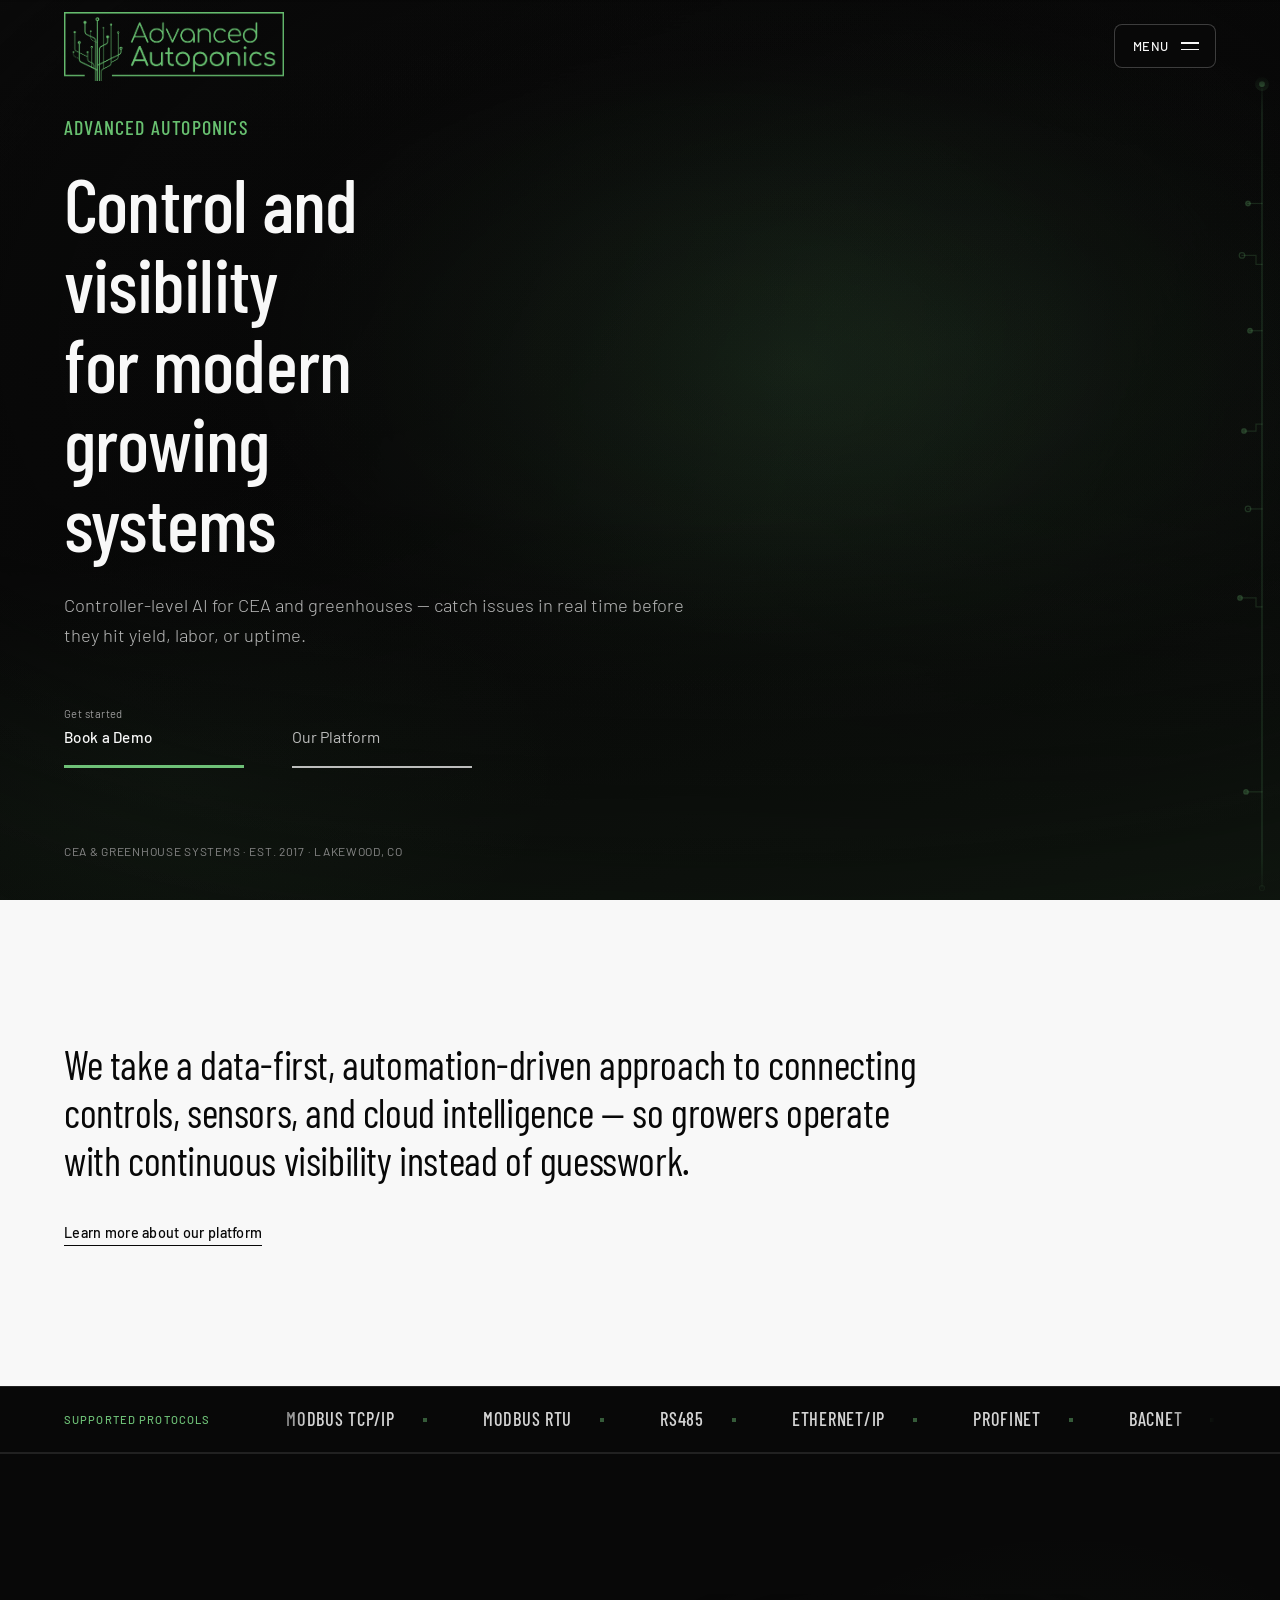
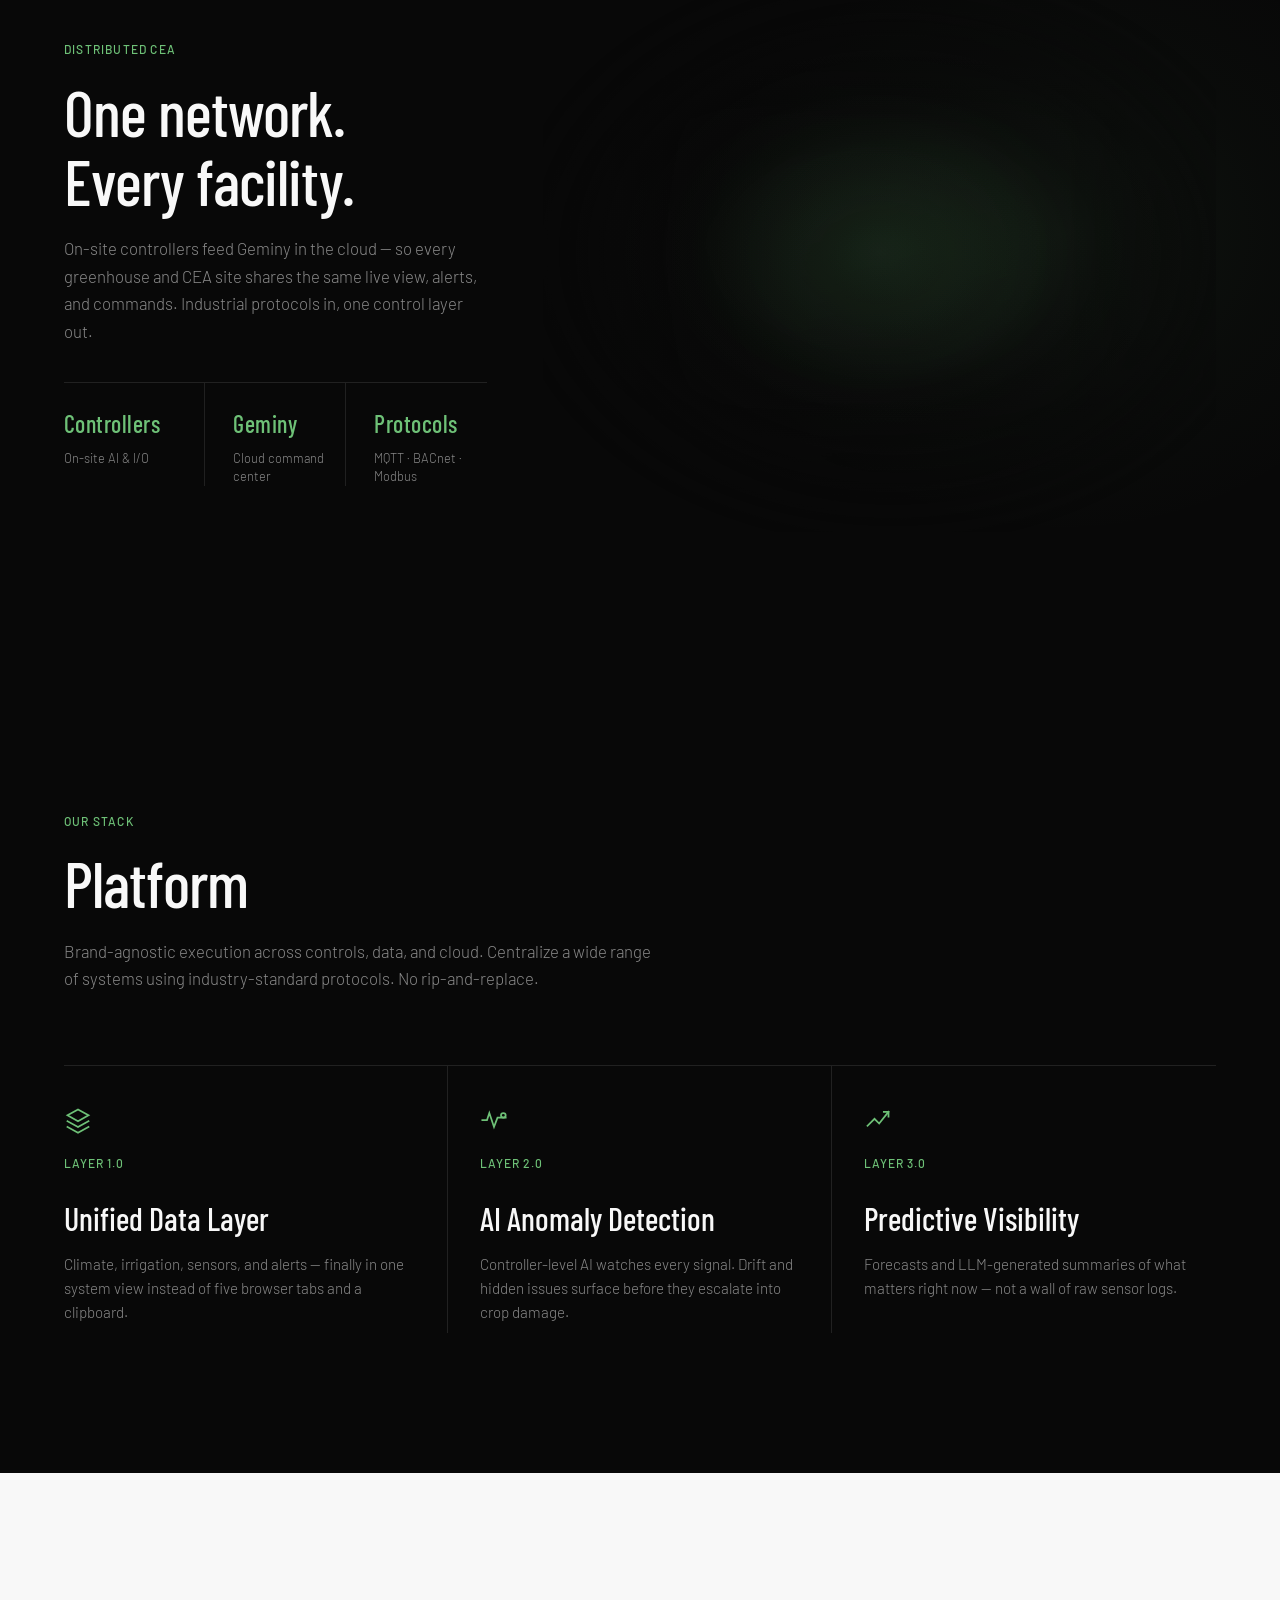
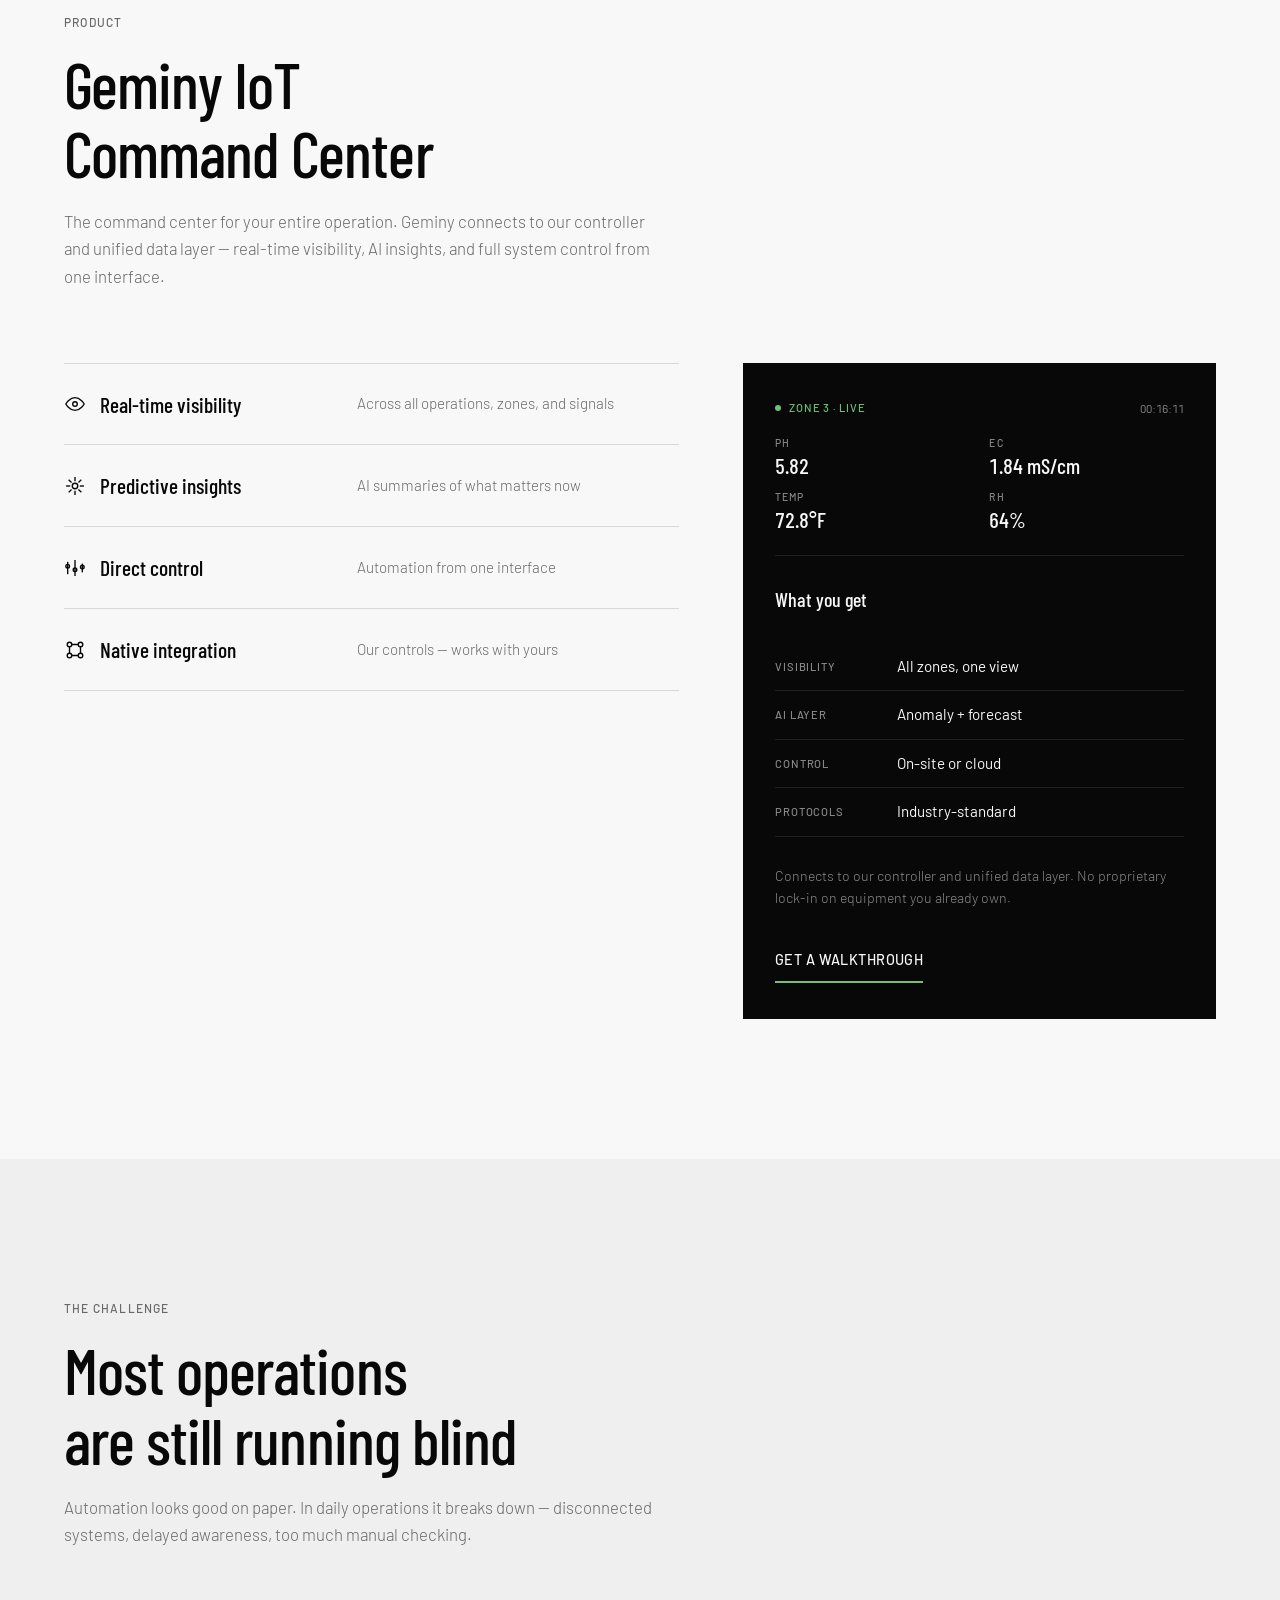
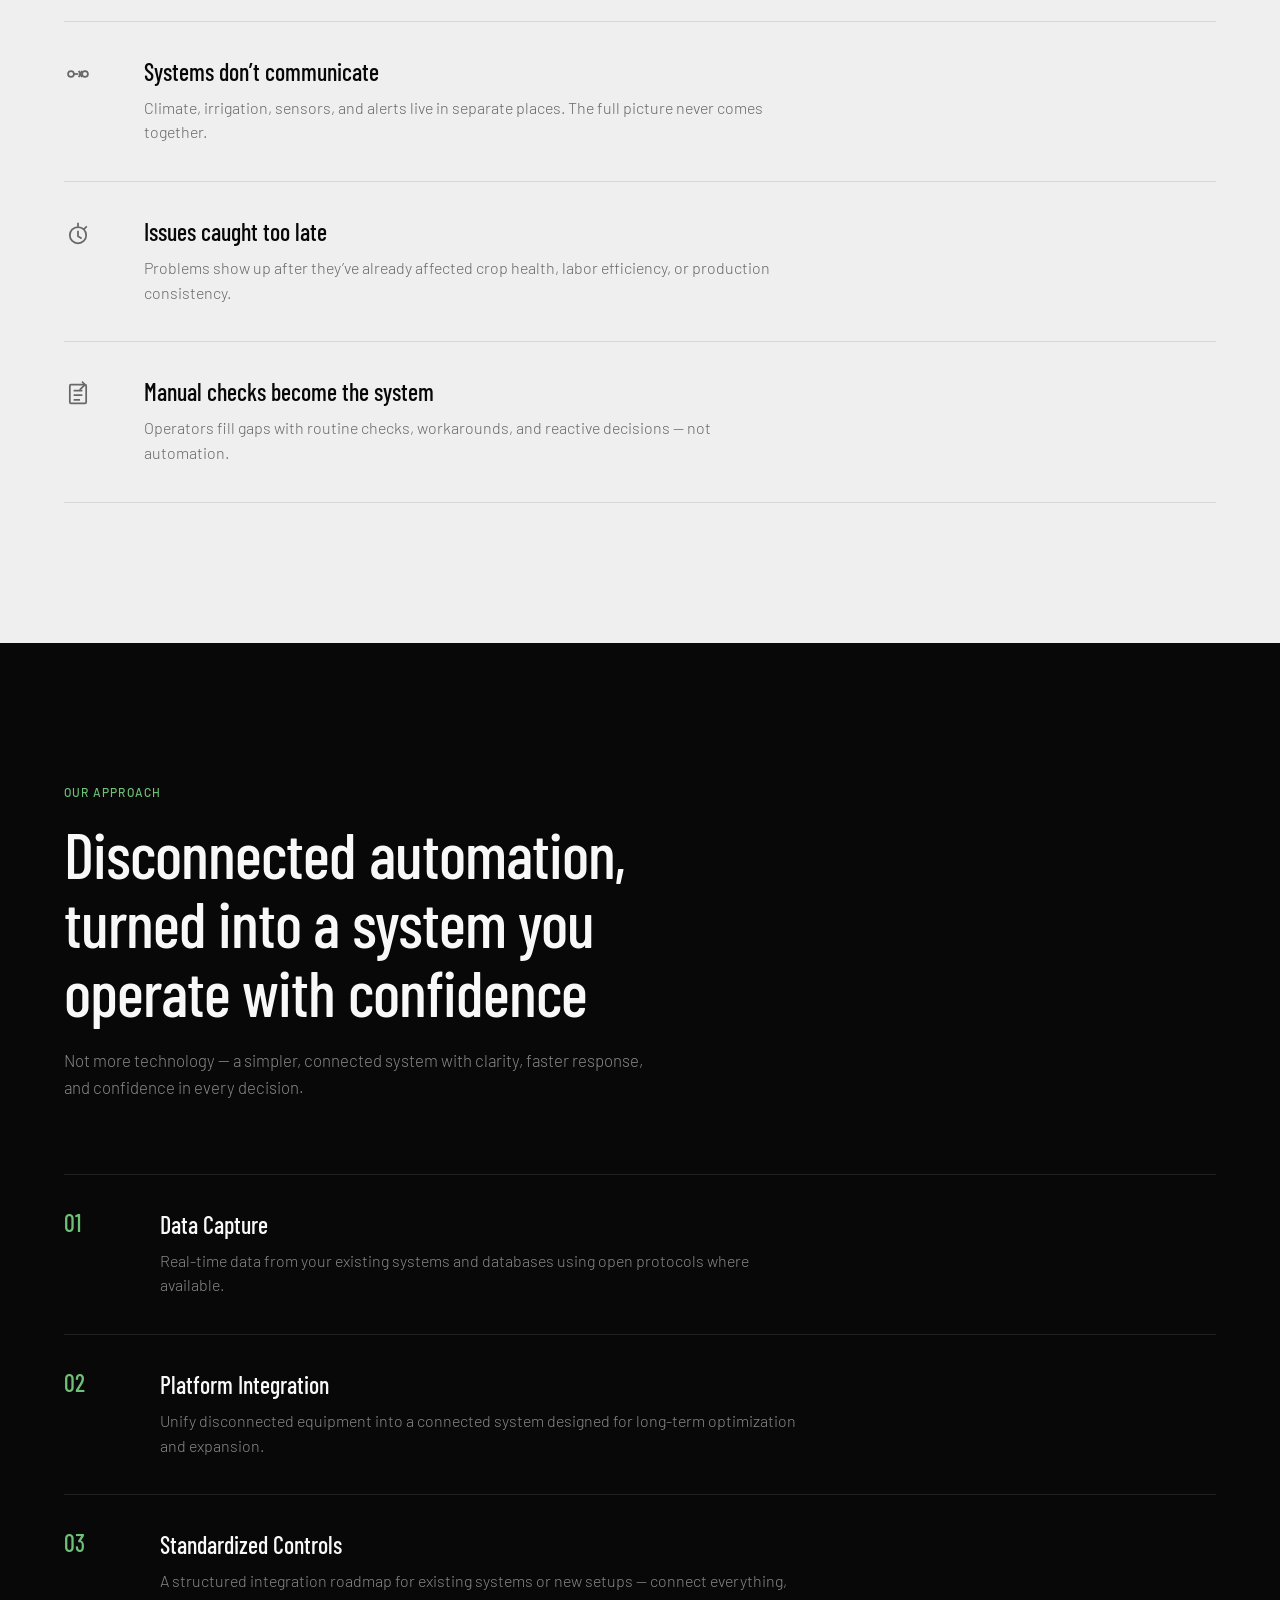
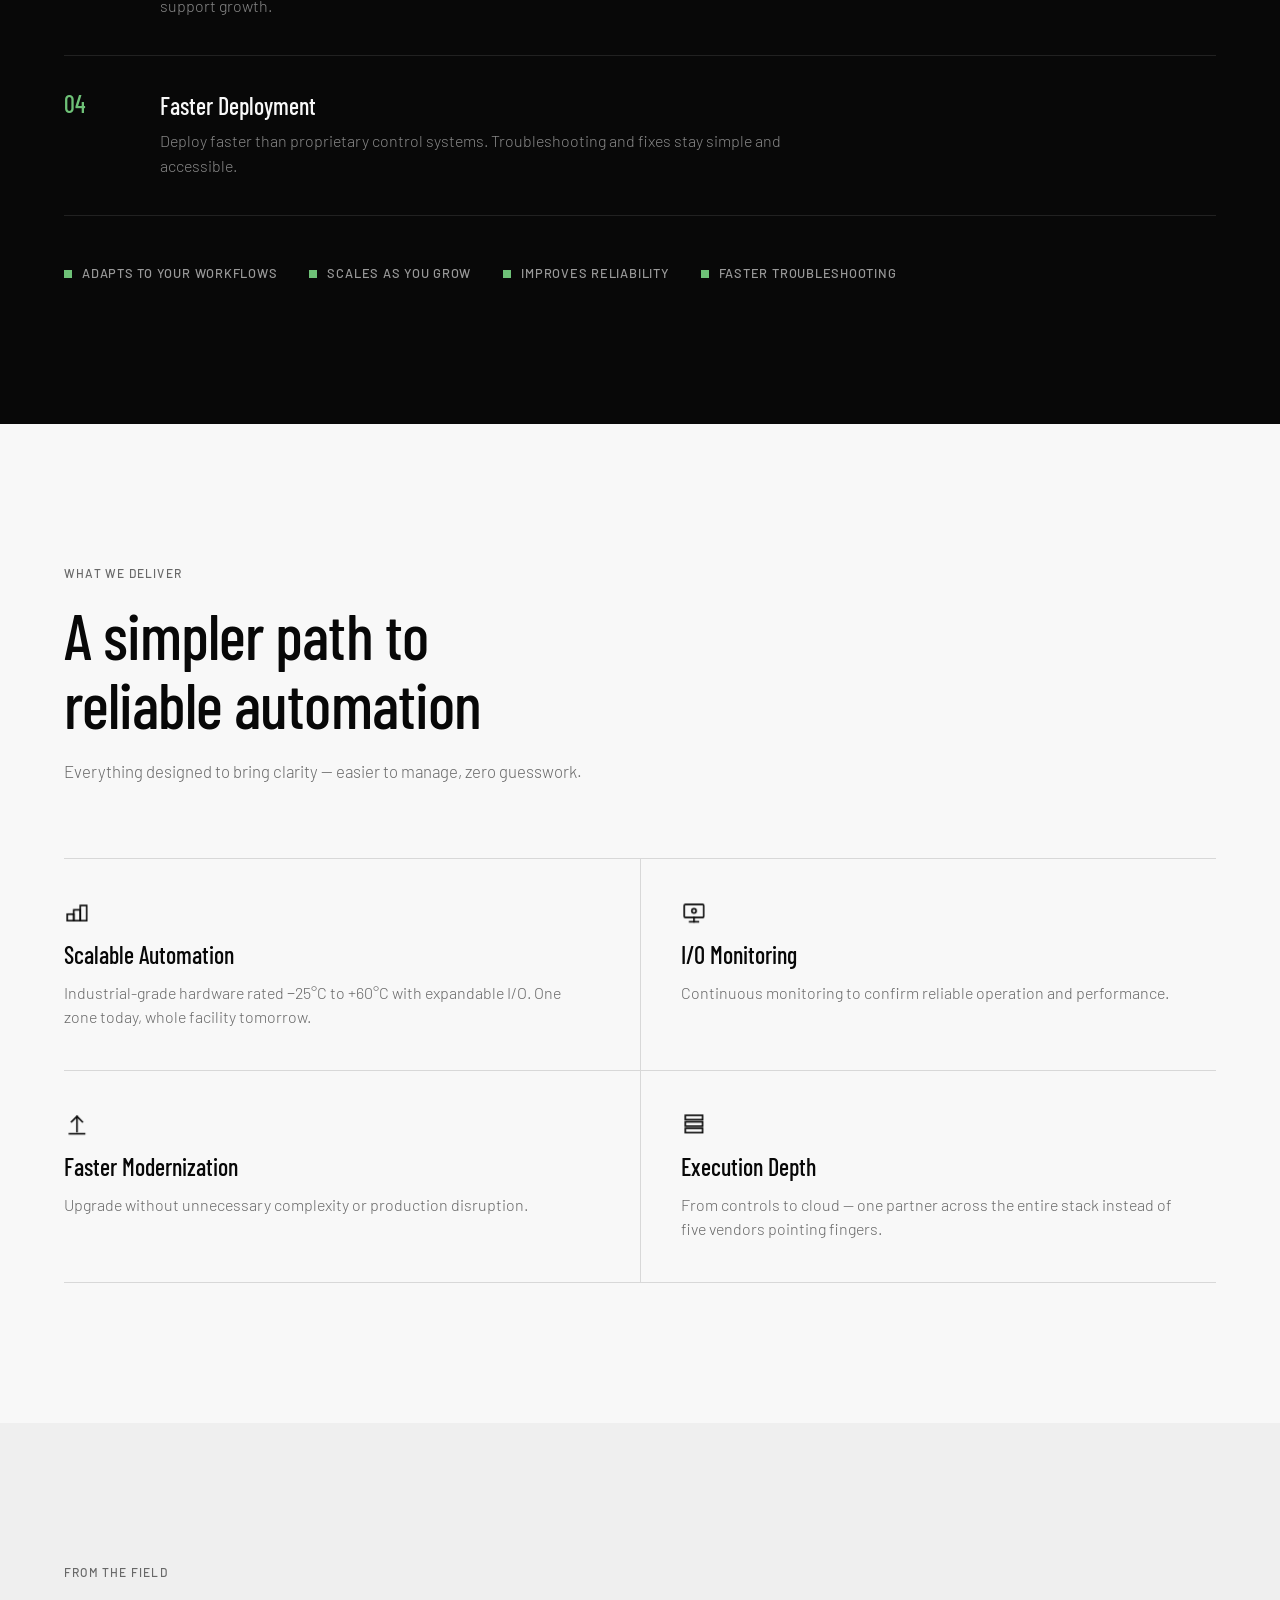
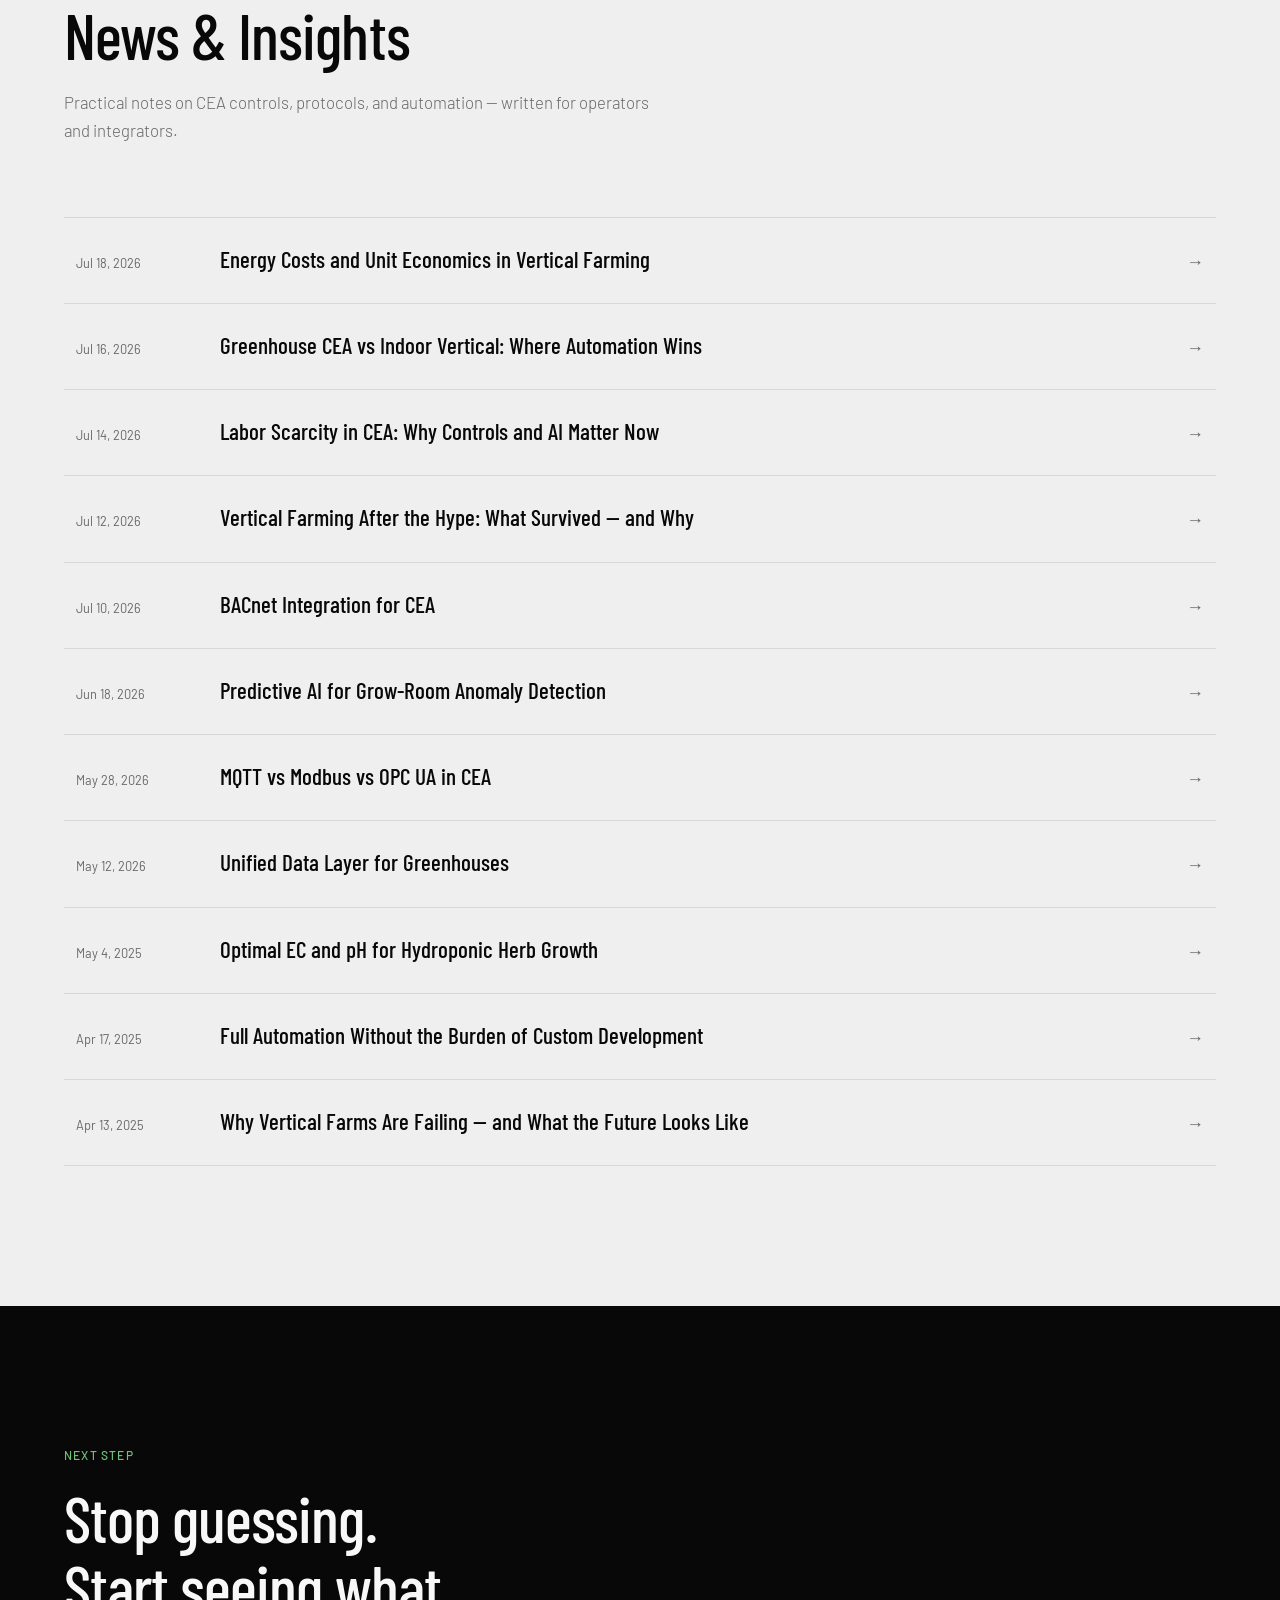
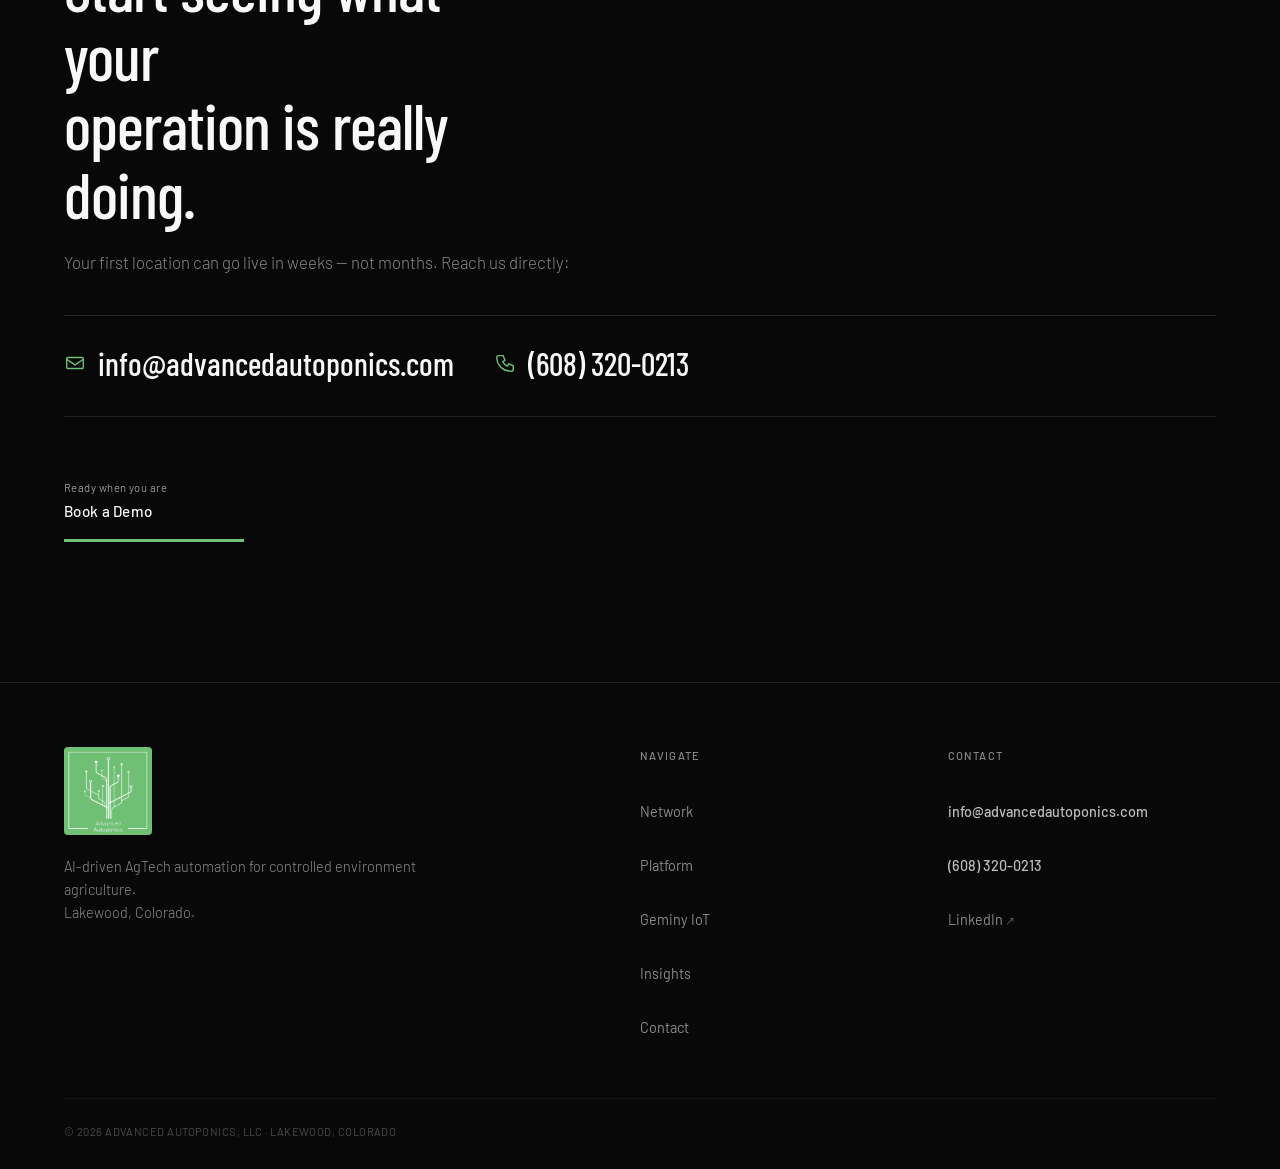
==== commit 78a7f9da: "Add four timely CEA and vertical farming SEO articles. Expand Insights with energy economics, greenh" ====
--- a/index.html
+++ b/index.html
@@ -564,6 +564,26 @@
         <p class="section-dek">Practical notes on CEA controls, protocols, and automation — written for operators and integrators.</p>
       </div>
       <div class="news-list">
+        <a class="news-item reveal" href="/articles/vertical-farming-energy-unit-economics/">
+          <time datetime="2026-07-18">Jul 18, 2026</time>
+          <span class="news-title">Energy Costs and Unit Economics in Vertical Farming</span>
+          <span class="news-arrow" aria-hidden="true">→</span>
+        </a>
+        <a class="news-item reveal" href="/articles/greenhouse-vs-vertical-farming-automation/">
+          <time datetime="2026-07-16">Jul 16, 2026</time>
+          <span class="news-title">Greenhouse CEA vs Indoor Vertical: Where Automation Wins</span>
+          <span class="news-arrow" aria-hidden="true">→</span>
+        </a>
+        <a class="news-item reveal" href="/articles/cea-labor-shortage-controls-ai/">
+          <time datetime="2026-07-14">Jul 14, 2026</time>
+          <span class="news-title">Labor Scarcity in CEA: Why Controls and AI Matter Now</span>
+          <span class="news-arrow" aria-hidden="true">→</span>
+        </a>
+        <a class="news-item reveal" href="/articles/vertical-farming-after-the-hype/">
+          <time datetime="2026-07-12">Jul 12, 2026</time>
+          <span class="news-title">Vertical Farming After the Hype: What Survived — and Why</span>
+          <span class="news-arrow" aria-hidden="true">→</span>
+        </a>
         <a class="news-item reveal" href="/articles/bacnet-integration-for-cea/">
           <time datetime="2026-07-10">Jul 10, 2026</time>
           <span class="news-title">BACnet Integration for CEA</span>
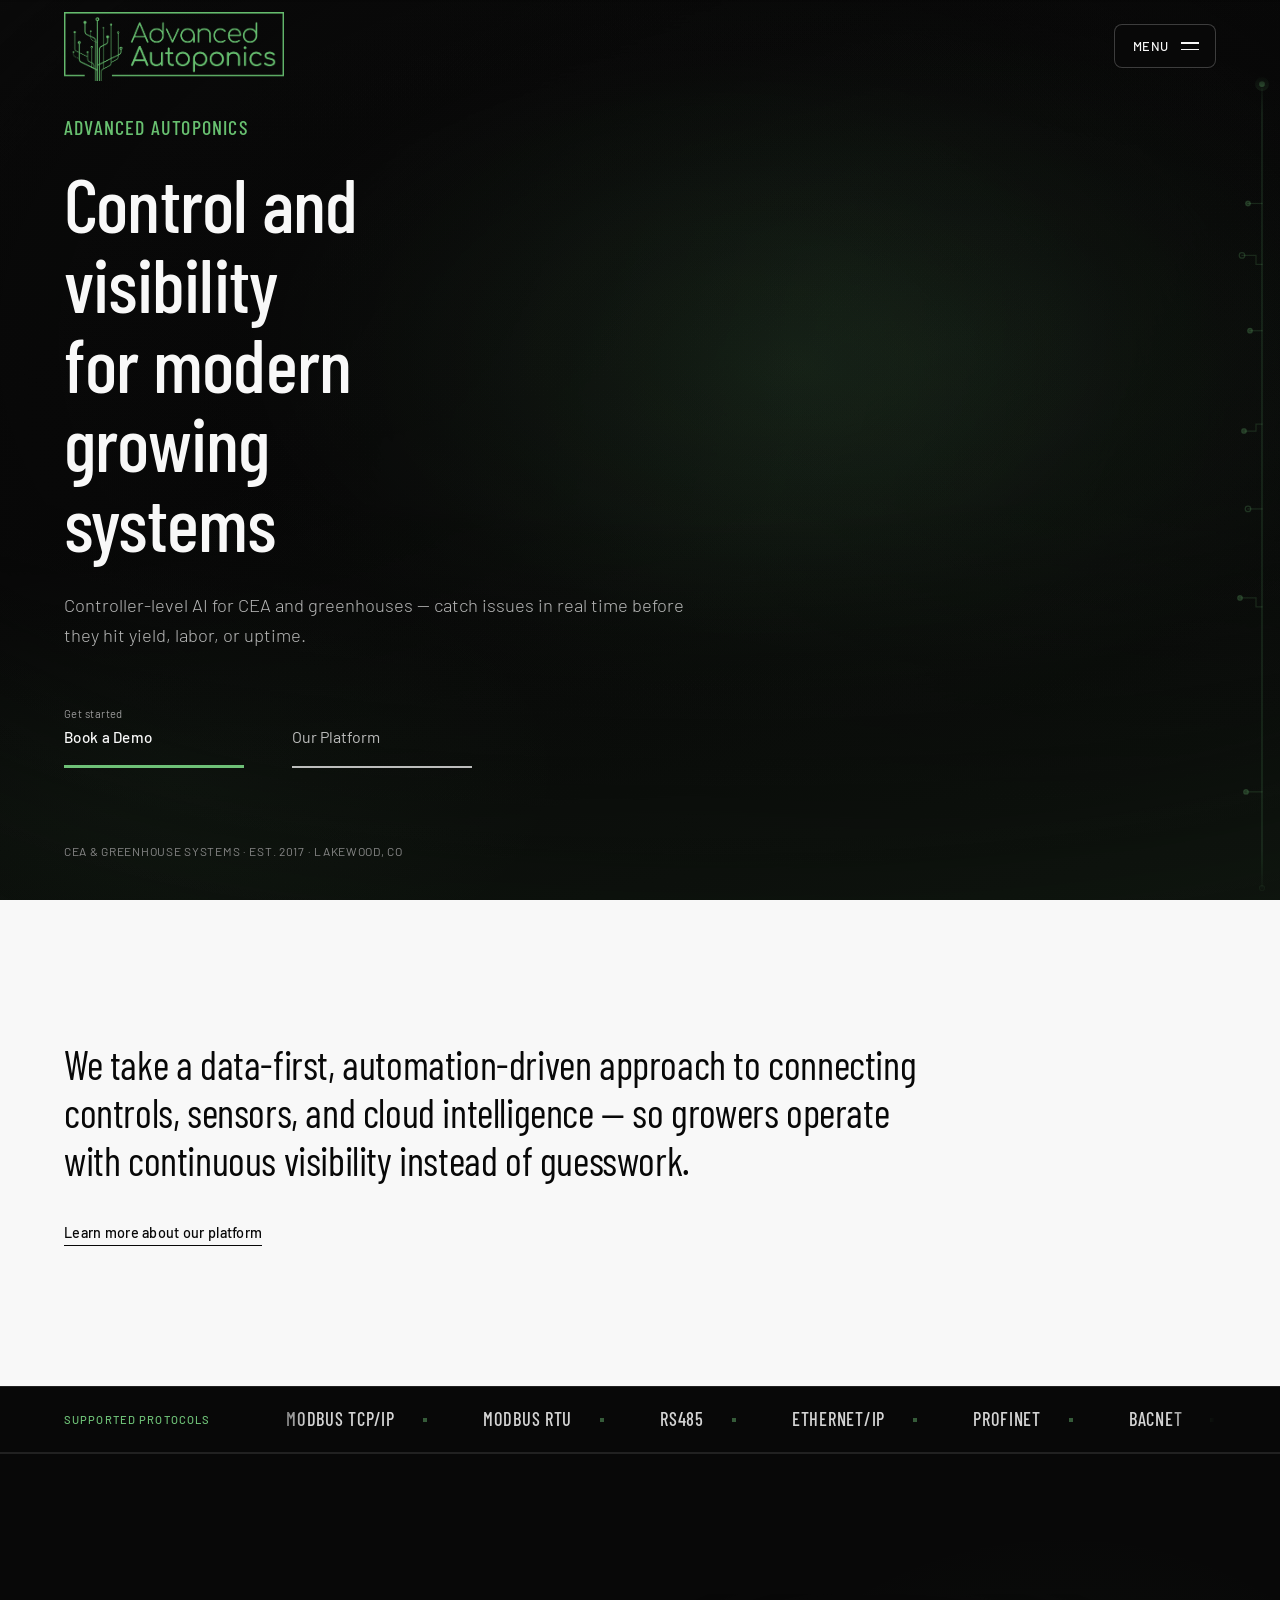
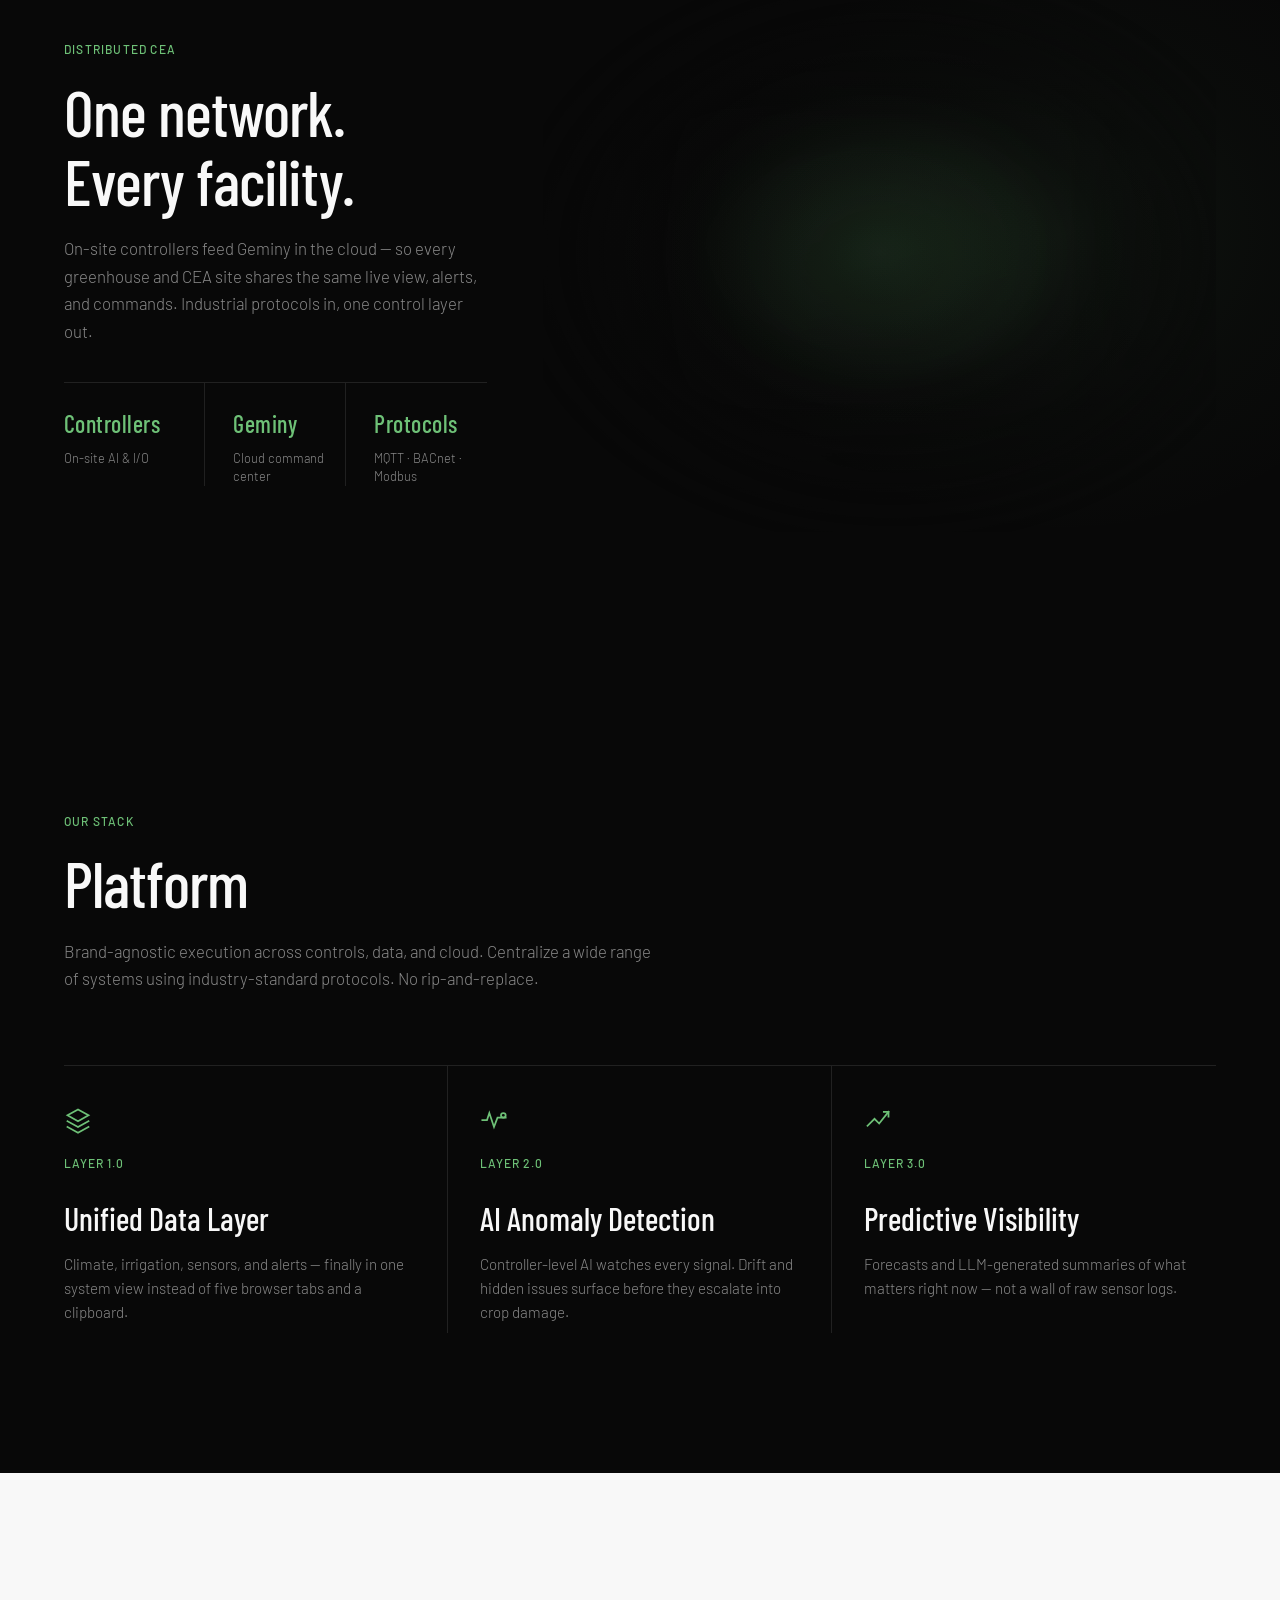
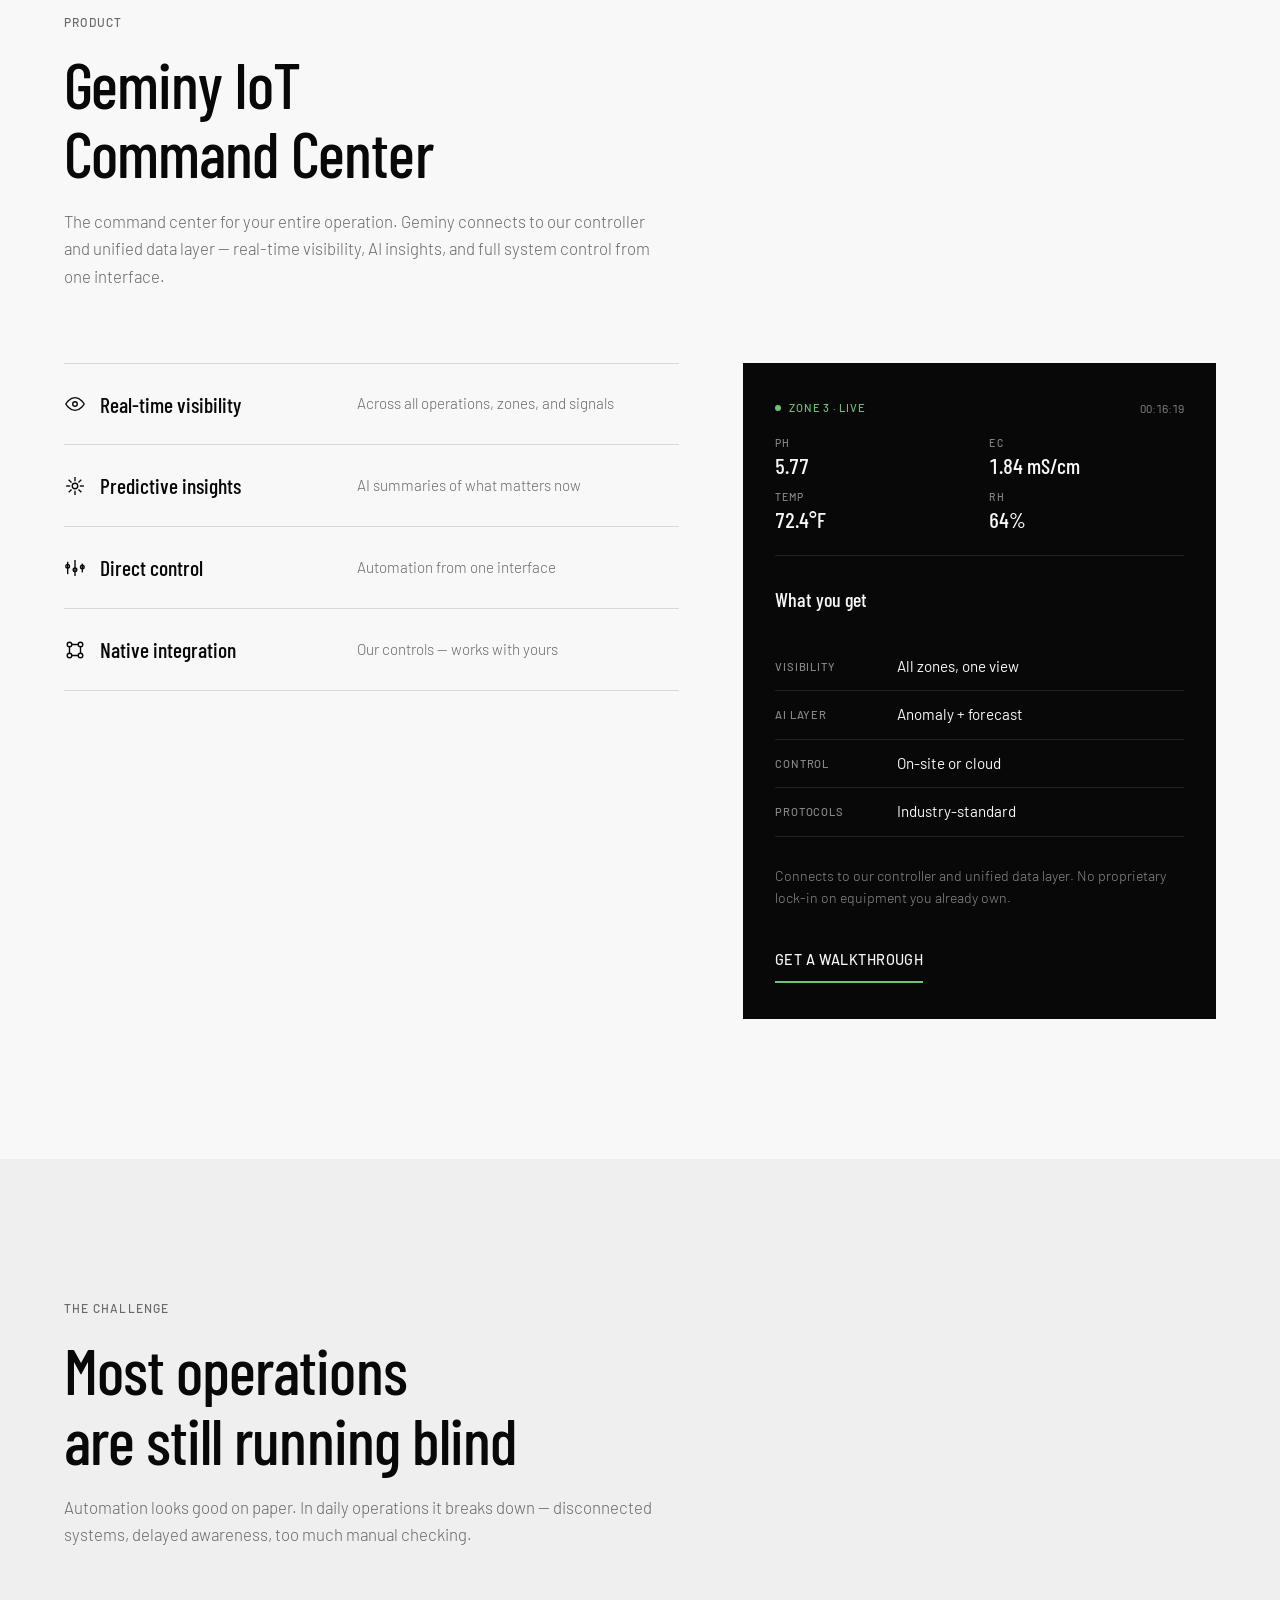
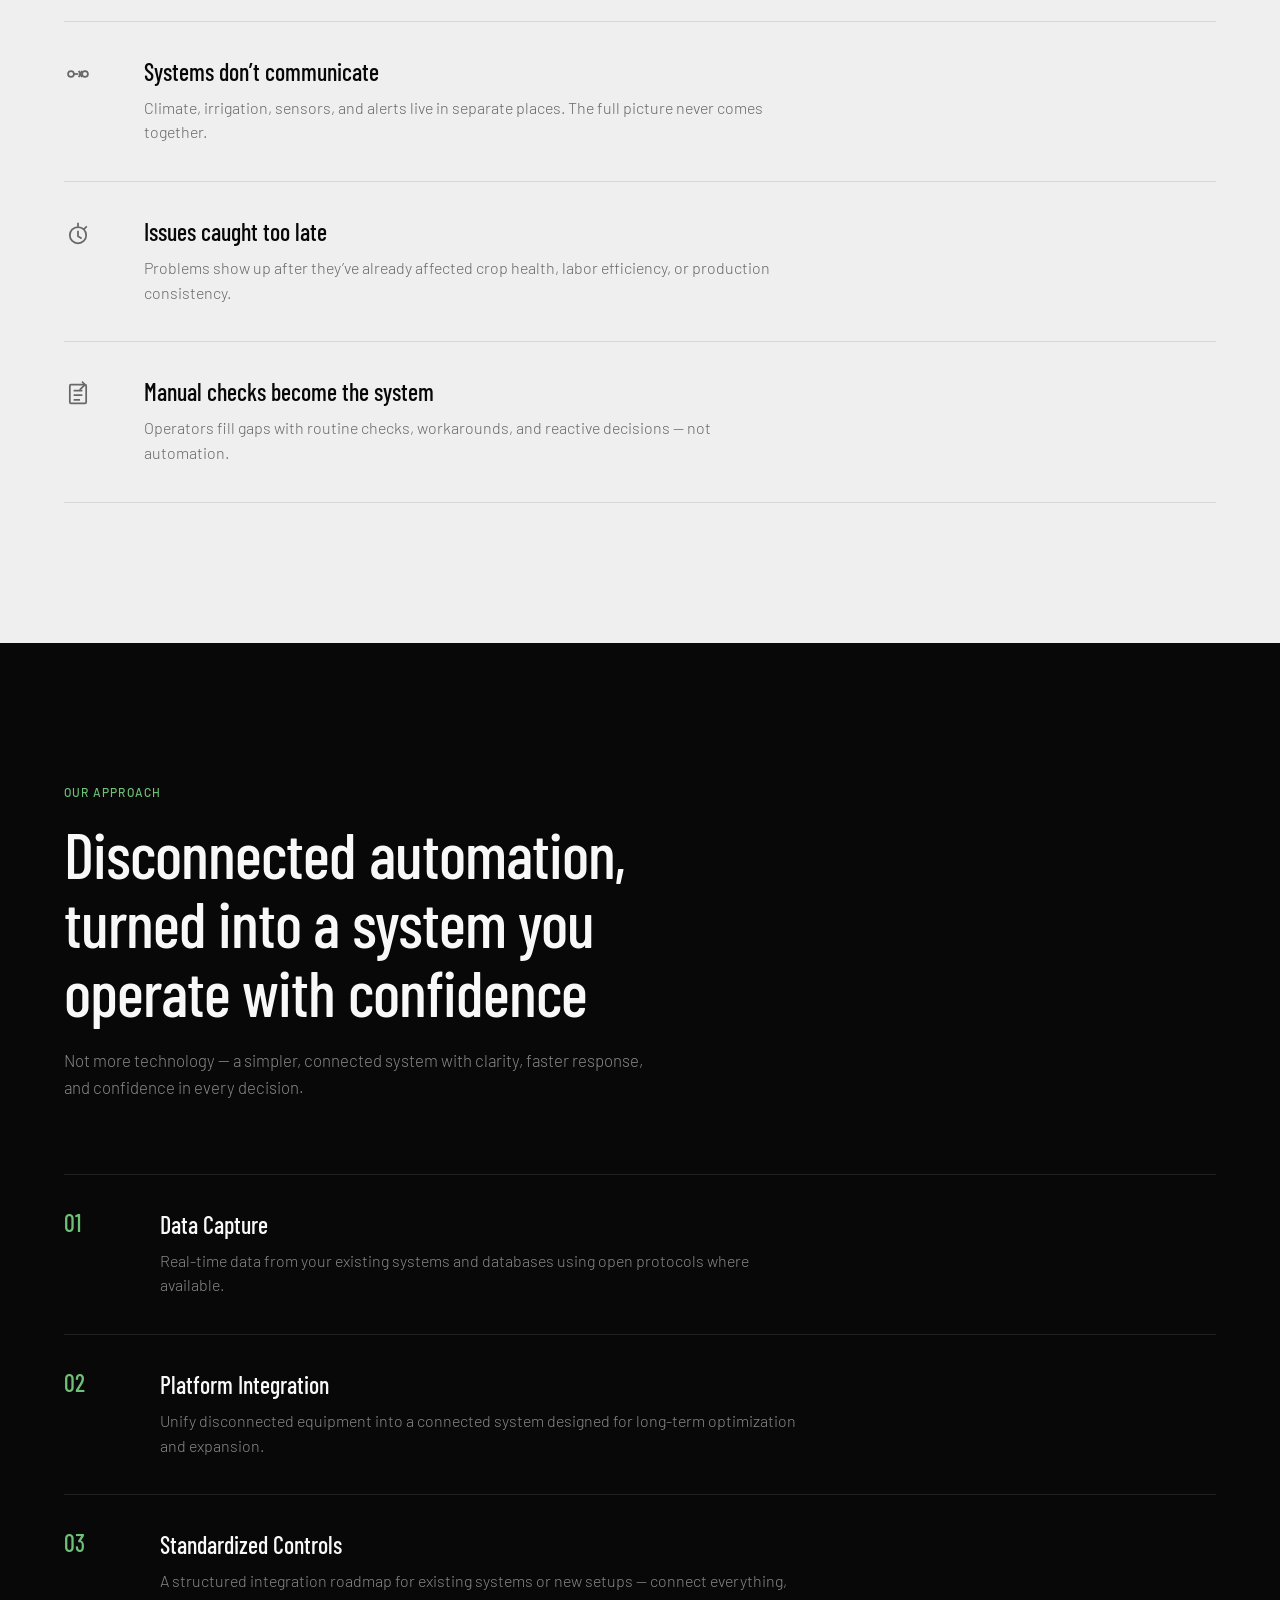
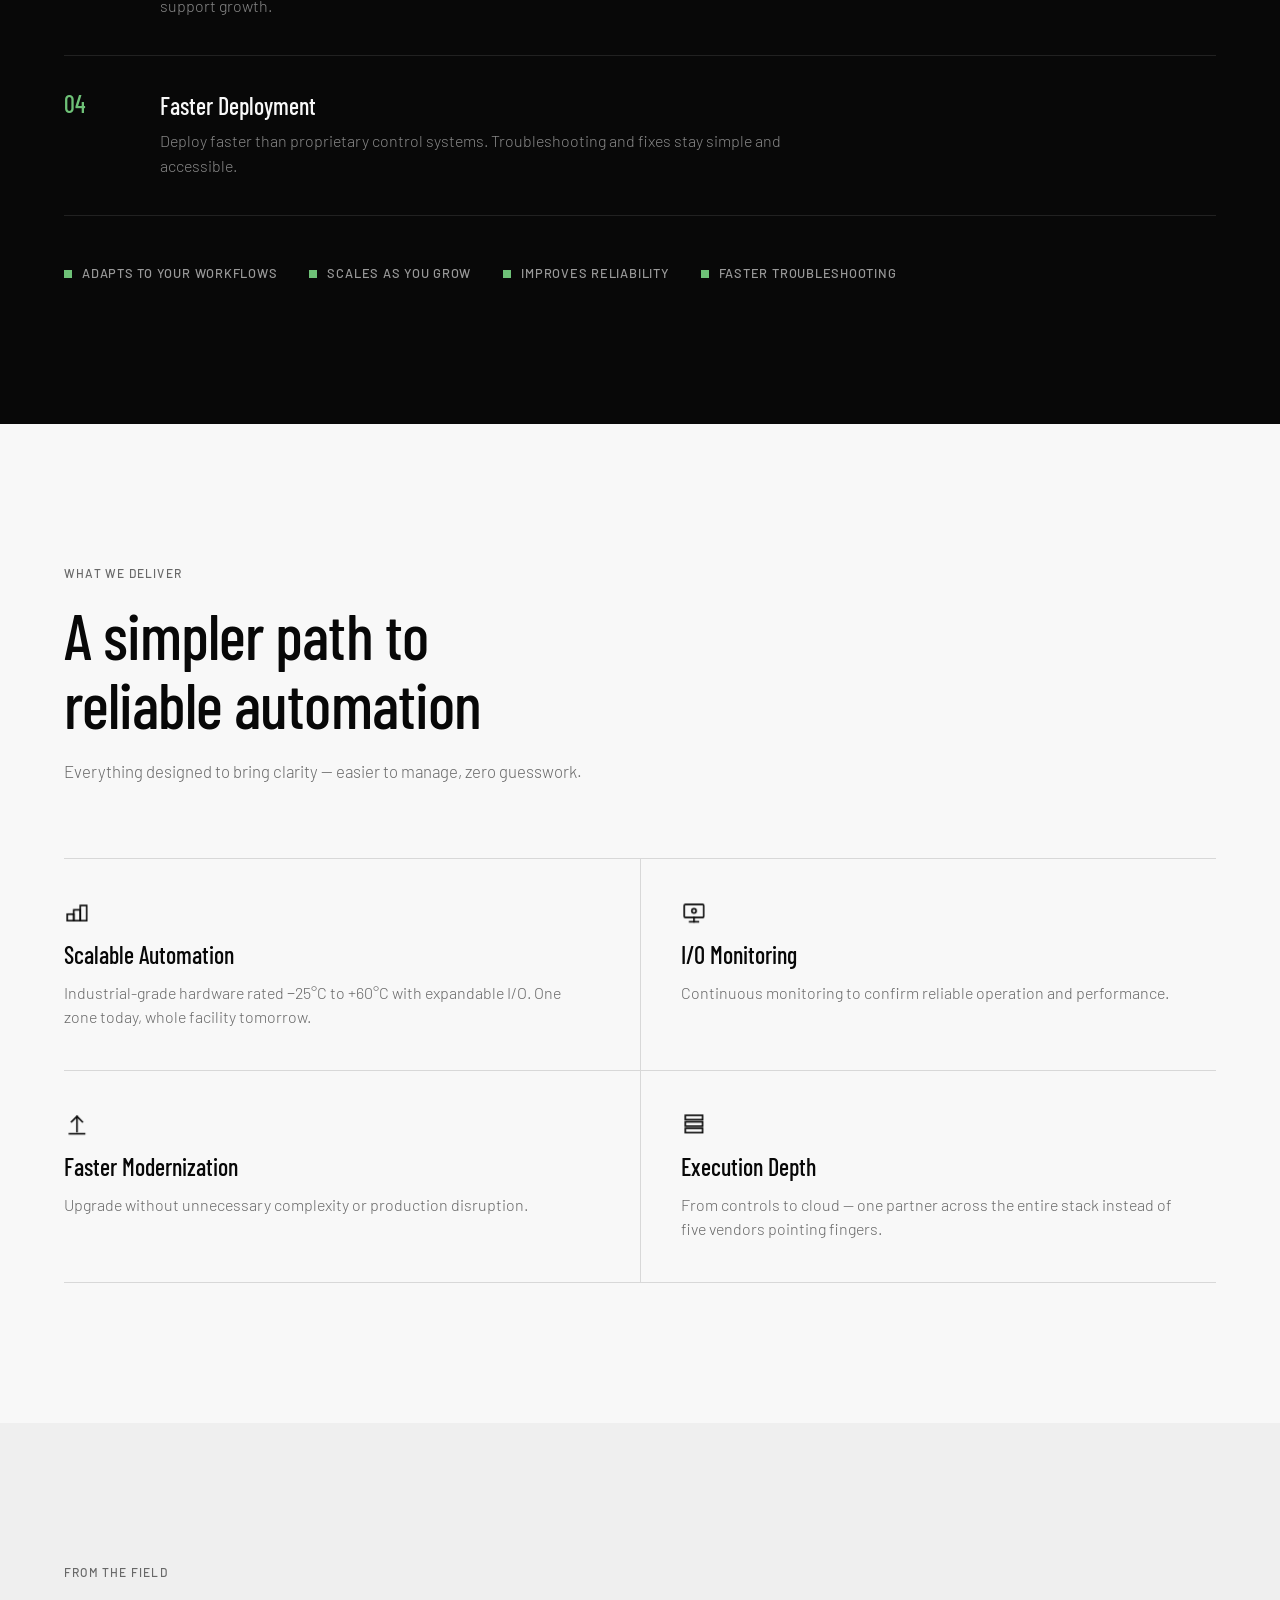
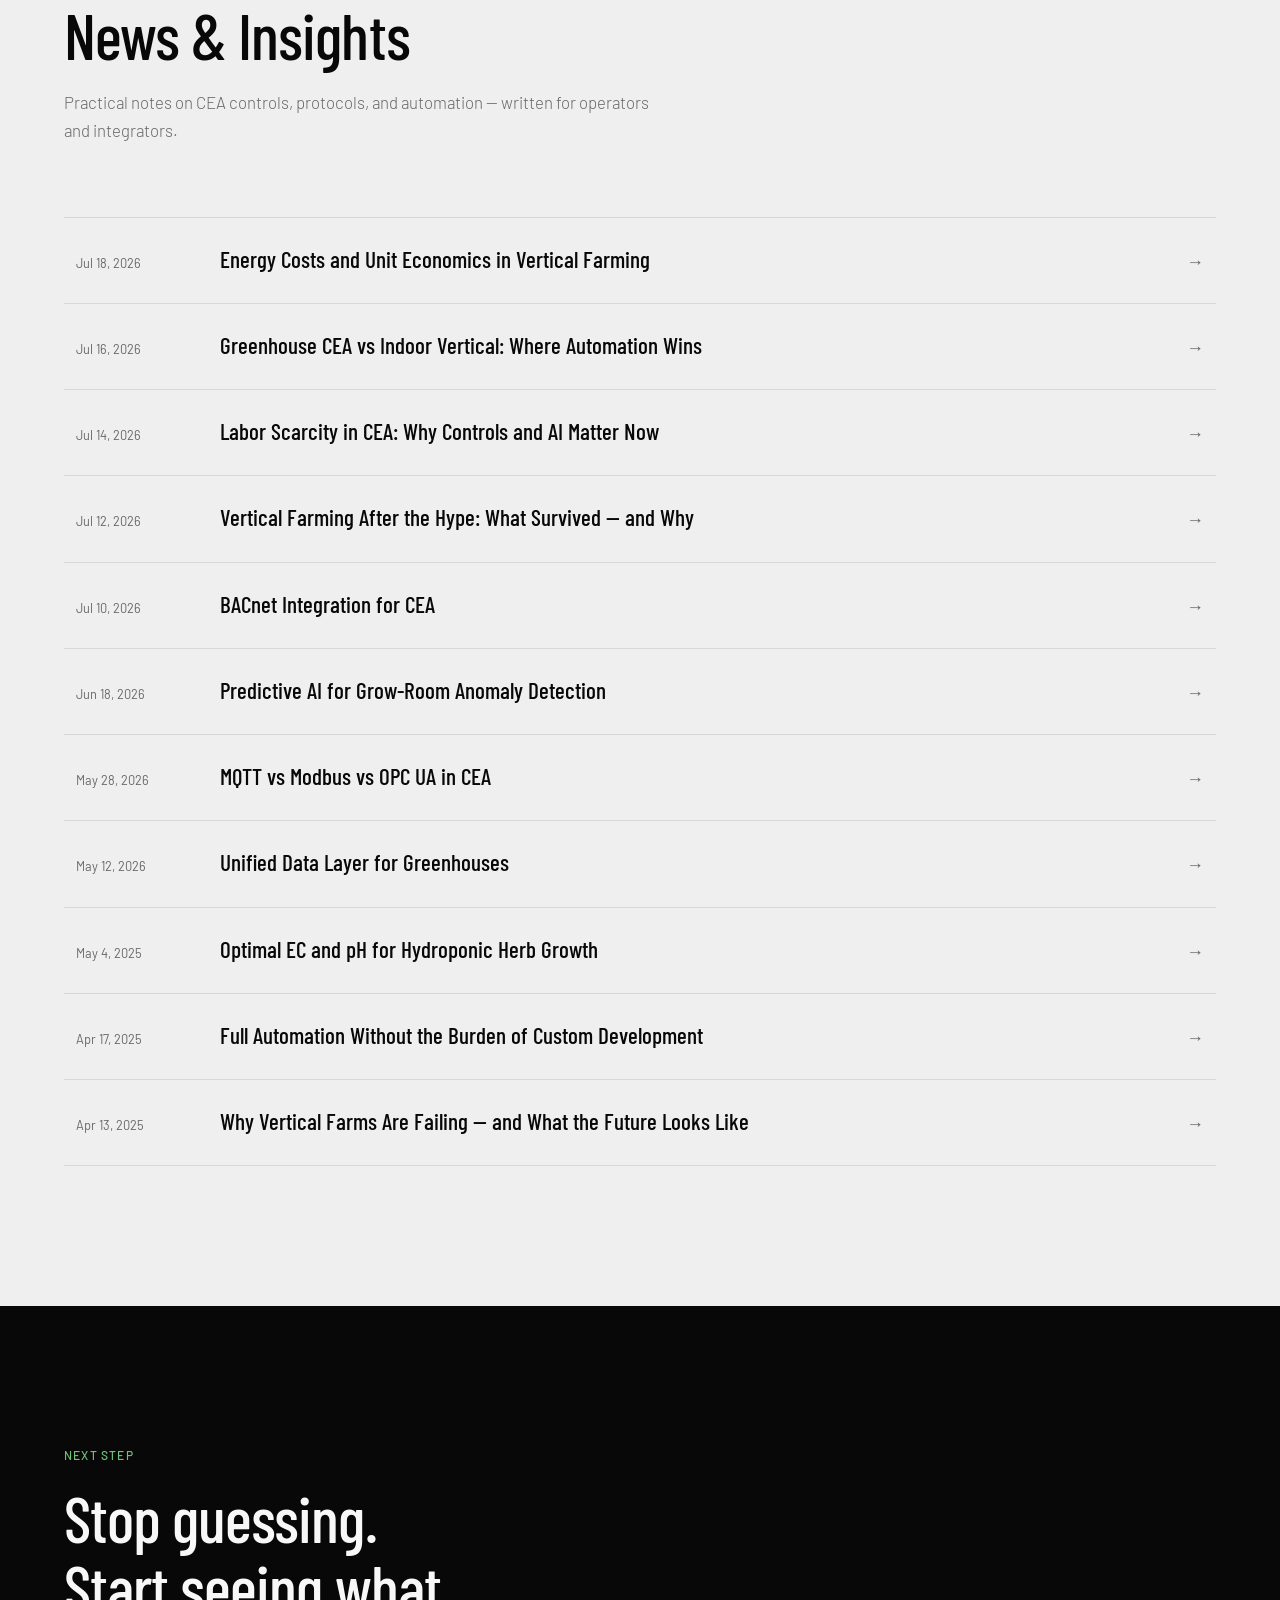
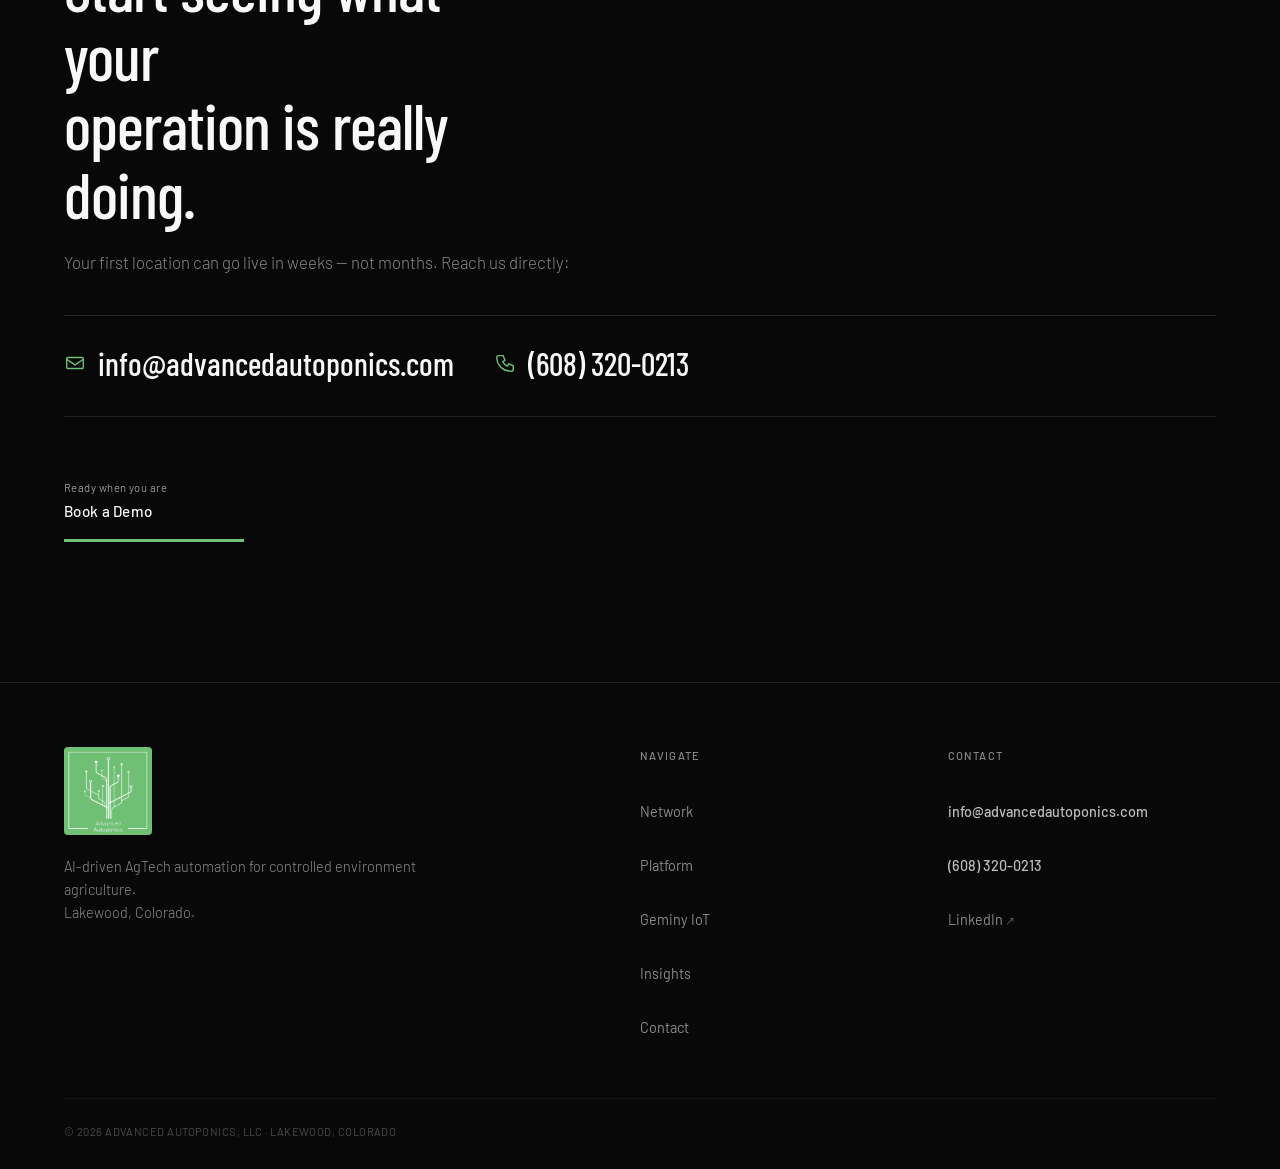
==== commit 4e2f9849: "Add invoice admin Control Surface with D1 and visitor analytics. Port Orgenis-style billing desk, cl" ====
--- a/index.html
+++ b/index.html
@@ -774,5 +774,6 @@
   </svg>
 
   <script src="js/main.js"></script>
+  <script src="assets/analytics.js" defer></script>
 </body>
 </html>
--- a/css/style.css
+++ b/css/style.css
@@ -2863,6 +2863,348 @@
   color: var(--off-black);
 }
 
+/* ---------- Article stats + charts ---------- */
+.article-stats {
+  display: grid;
+  grid-template-columns: repeat(3, minmax(0, 1fr));
+  gap: 0;
+  margin: 0 0 2em;
+  border: 1px solid var(--grey-150);
+  border-inline: none;
+  border-block-start: 1px solid var(--grey-150);
+  border-block-end: 1px solid var(--grey-150);
+  container-type: inline-size;
+  container-name: article-stats;
+}
+
+.article-stats__item {
+  padding: 1rem 0.85rem 1.05rem;
+  border-inline-end: 1px solid var(--grey-150);
+  min-inline-size: 0;
+}
+
+.article-stats__item:last-child {
+  border-inline-end: none;
+}
+
+.article-stats__value {
+  font-family: var(--font-display);
+  font-weight: 500;
+  font-size: clamp(1.55rem, 3.2vw, 2rem);
+  line-height: 1.05;
+  letter-spacing: -0.02em;
+  color: var(--off-black);
+  font-variant-numeric: tabular-nums;
+}
+
+.article-stats__label {
+  margin-top: 0.35em;
+  font-family: ui-monospace, "SF Mono", "Menlo", "Consolas", monospace;
+  font-size: 0.68rem;
+  line-height: 1.35;
+  letter-spacing: 0.04em;
+  text-transform: uppercase;
+  color: var(--grey-200);
+}
+
+.article-chart {
+  margin: 1.75em 0 2em;
+  padding: 1.15rem 1rem 1rem;
+  border: 1px solid var(--grey-150);
+  background:
+    linear-gradient(180deg, rgba(110, 193, 119, 0.06), transparent 42%),
+    var(--off-white);
+  container-type: inline-size;
+  container-name: article-chart;
+}
+
+.article-chart__title {
+  font-family: var(--font-display);
+  font-weight: 500;
+  font-size: 1.05rem;
+  letter-spacing: -0.01em;
+  color: var(--off-black);
+  margin: 0 0 0.15em;
+}
+
+.article-chart__subtitle {
+  font-family: ui-monospace, "SF Mono", "Menlo", "Consolas", monospace;
+  font-size: 0.68rem;
+  letter-spacing: 0.04em;
+  text-transform: uppercase;
+  color: var(--grey-200);
+  margin: 0 0 1.1em;
+}
+
+.article-chart__svg {
+  display: block;
+  inline-size: 100%;
+  block-size: auto;
+  max-block-size: 220px;
+  overflow: visible;
+}
+
+.article-chart__svg text {
+  font-family: ui-monospace, "SF Mono", "Menlo", "Consolas", monospace;
+  font-size: 10px;
+  fill: var(--grey-200);
+}
+
+.article-chart__svg .chart-axis {
+  stroke: var(--grey-150);
+  stroke-width: 1;
+  fill: none;
+}
+
+.article-chart__svg .chart-grid {
+  stroke: var(--grey-100);
+  stroke-width: 1;
+  fill: none;
+}
+
+.article-chart__svg .chart-bar,
+.article-chart__svg .chart-area {
+  fill: var(--accent);
+}
+
+.article-chart__svg .chart-bar--muted {
+  fill: var(--grey-150);
+}
+
+.article-chart__svg .chart-line {
+  fill: none;
+  stroke: var(--accent);
+  stroke-width: 2;
+  stroke-linecap: round;
+  stroke-linejoin: round;
+}
+
+.article-chart__svg .chart-dot {
+  fill: var(--off-black);
+  stroke: var(--accent);
+  stroke-width: 2;
+}
+
+.article-chart__svg .chart-value {
+  fill: var(--off-black);
+  font-size: 11px;
+  font-weight: 500;
+}
+
+.article-chart__bars {
+  display: grid;
+  gap: 0.7rem;
+  margin: 0;
+  padding: 0;
+  list-style: none;
+}
+
+.article-chart__bar-row {
+  display: grid;
+  grid-template-columns: minmax(4.5rem, 7.5rem) 1fr auto;
+  align-items: center;
+  gap: 0.65rem 0.75rem;
+}
+
+.article-chart__bar-label {
+  font-family: ui-monospace, "SF Mono", "Menlo", "Consolas", monospace;
+  font-size: 0.72rem;
+  letter-spacing: 0.03em;
+  text-transform: uppercase;
+  color: var(--grey-700);
+}
+
+.article-chart__bar-track {
+  block-size: 0.55rem;
+  background: var(--grey-100);
+  overflow: hidden;
+}
+
+.article-chart__bar-fill {
+  display: block;
+  block-size: 100%;
+  background: var(--accent);
+  inline-size: var(--bar, 50%);
+}
+
+.article-chart__bar-fill--muted {
+  background: var(--grey-175);
+}
+
+.article-chart__bar-value {
+  font-family: ui-monospace, "SF Mono", "Menlo", "Consolas", monospace;
+  font-size: 0.72rem;
+  color: var(--off-black);
+  font-variant-numeric: tabular-nums;
+  text-align: end;
+  min-inline-size: 3.25rem;
+}
+
+.article-chart__stack {
+  display: flex;
+  flex-direction: column;
+  gap: 0.55rem;
+}
+
+.article-chart__stack-bar {
+  display: flex;
+  block-size: 1.35rem;
+  overflow: hidden;
+  border: 1px solid var(--grey-150);
+}
+
+.article-chart__stack-seg {
+  display: block;
+  block-size: 100%;
+  background: var(--seg, var(--accent));
+  inline-size: var(--w, 25%);
+}
+
+.article-chart__legend {
+  display: flex;
+  flex-wrap: wrap;
+  gap: 0.55rem 1rem;
+  margin: 0;
+  padding: 0;
+  list-style: none;
+}
+
+.article-chart__legend li {
+  display: flex;
+  align-items: center;
+  gap: 0.4rem;
+  font-family: ui-monospace, "SF Mono", "Menlo", "Consolas", monospace;
+  font-size: 0.68rem;
+  letter-spacing: 0.03em;
+  text-transform: uppercase;
+  color: var(--grey-700);
+  margin: 0;
+  padding: 0;
+}
+
+.article-chart__swatch {
+  inline-size: 0.65rem;
+  block-size: 0.65rem;
+  background: var(--swatch, var(--accent));
+  flex: 0 0 auto;
+}
+
+.article-chart__compare {
+  display: grid;
+  grid-template-columns: repeat(2, minmax(0, 1fr));
+  gap: 1rem;
+}
+
+.article-chart__compare-col {
+  min-inline-size: 0;
+}
+
+.article-chart__compare-head {
+  font-family: ui-monospace, "SF Mono", "Menlo", "Consolas", monospace;
+  font-size: 0.68rem;
+  letter-spacing: 0.04em;
+  text-transform: uppercase;
+  color: var(--grey-200);
+  margin: 0 0 0.55em;
+}
+
+.article-chart__compare-metric {
+  font-family: var(--font-display);
+  font-weight: 500;
+  font-size: clamp(1.35rem, 2.8vw, 1.7rem);
+  line-height: 1.1;
+  color: var(--off-black);
+  margin: 0 0 0.2em;
+}
+
+.article-chart__compare-note {
+  font-size: 0.88rem;
+  font-weight: 300;
+  line-height: 1.4;
+  color: var(--grey-700);
+  margin: 0;
+}
+
+.article-chart__footnote {
+  margin: 0.9em 0 0;
+  font-family: ui-monospace, "SF Mono", "Menlo", "Consolas", monospace;
+  font-size: 0.65rem;
+  line-height: 1.4;
+  letter-spacing: 0.02em;
+  color: var(--grey-200);
+}
+
+.article-body .article-footnote {
+  margin-top: 2em;
+  padding-top: 1em;
+  border-top: 1px solid var(--grey-150);
+  font-size: 0.85rem;
+  line-height: 1.55;
+  color: var(--grey-200);
+}
+
+@container article-stats (max-width: 420px) {
+  .article-stats {
+    grid-template-columns: 1fr;
+  }
+
+  .article-stats__item {
+    border-inline-end: none;
+    border-block-end: 1px solid var(--grey-150);
+  }
+
+  .article-stats__item:last-child {
+    border-block-end: none;
+  }
+}
+
+@container article-chart (max-width: 380px) {
+  .article-chart__bar-row {
+    grid-template-columns: 1fr auto;
+    grid-template-areas:
+      "label value"
+      "track track";
+  }
+
+  .article-chart__bar-label { grid-area: label; }
+  .article-chart__bar-value { grid-area: value; }
+  .article-chart__bar-track { grid-area: track; }
+
+  .article-chart__compare {
+    grid-template-columns: 1fr;
+  }
+}
+
+@media (max-width: 560px) {
+  .article-stats {
+    grid-template-columns: 1fr;
+  }
+
+  .article-stats__item {
+    border-inline-end: none;
+    border-block-end: 1px solid var(--grey-150);
+  }
+
+  .article-stats__item:last-child {
+    border-block-end: none;
+  }
+
+  .article-chart__bar-row {
+    grid-template-columns: 1fr auto;
+    grid-template-areas:
+      "label value"
+      "track track";
+  }
+
+  .article-chart__bar-label { grid-area: label; }
+  .article-chart__bar-value { grid-area: value; }
+  .article-chart__bar-track { grid-area: track; }
+
+  .article-chart__compare {
+    grid-template-columns: 1fr;
+  }
+}
+
 .article-related {
   margin-top: 24px;
 }
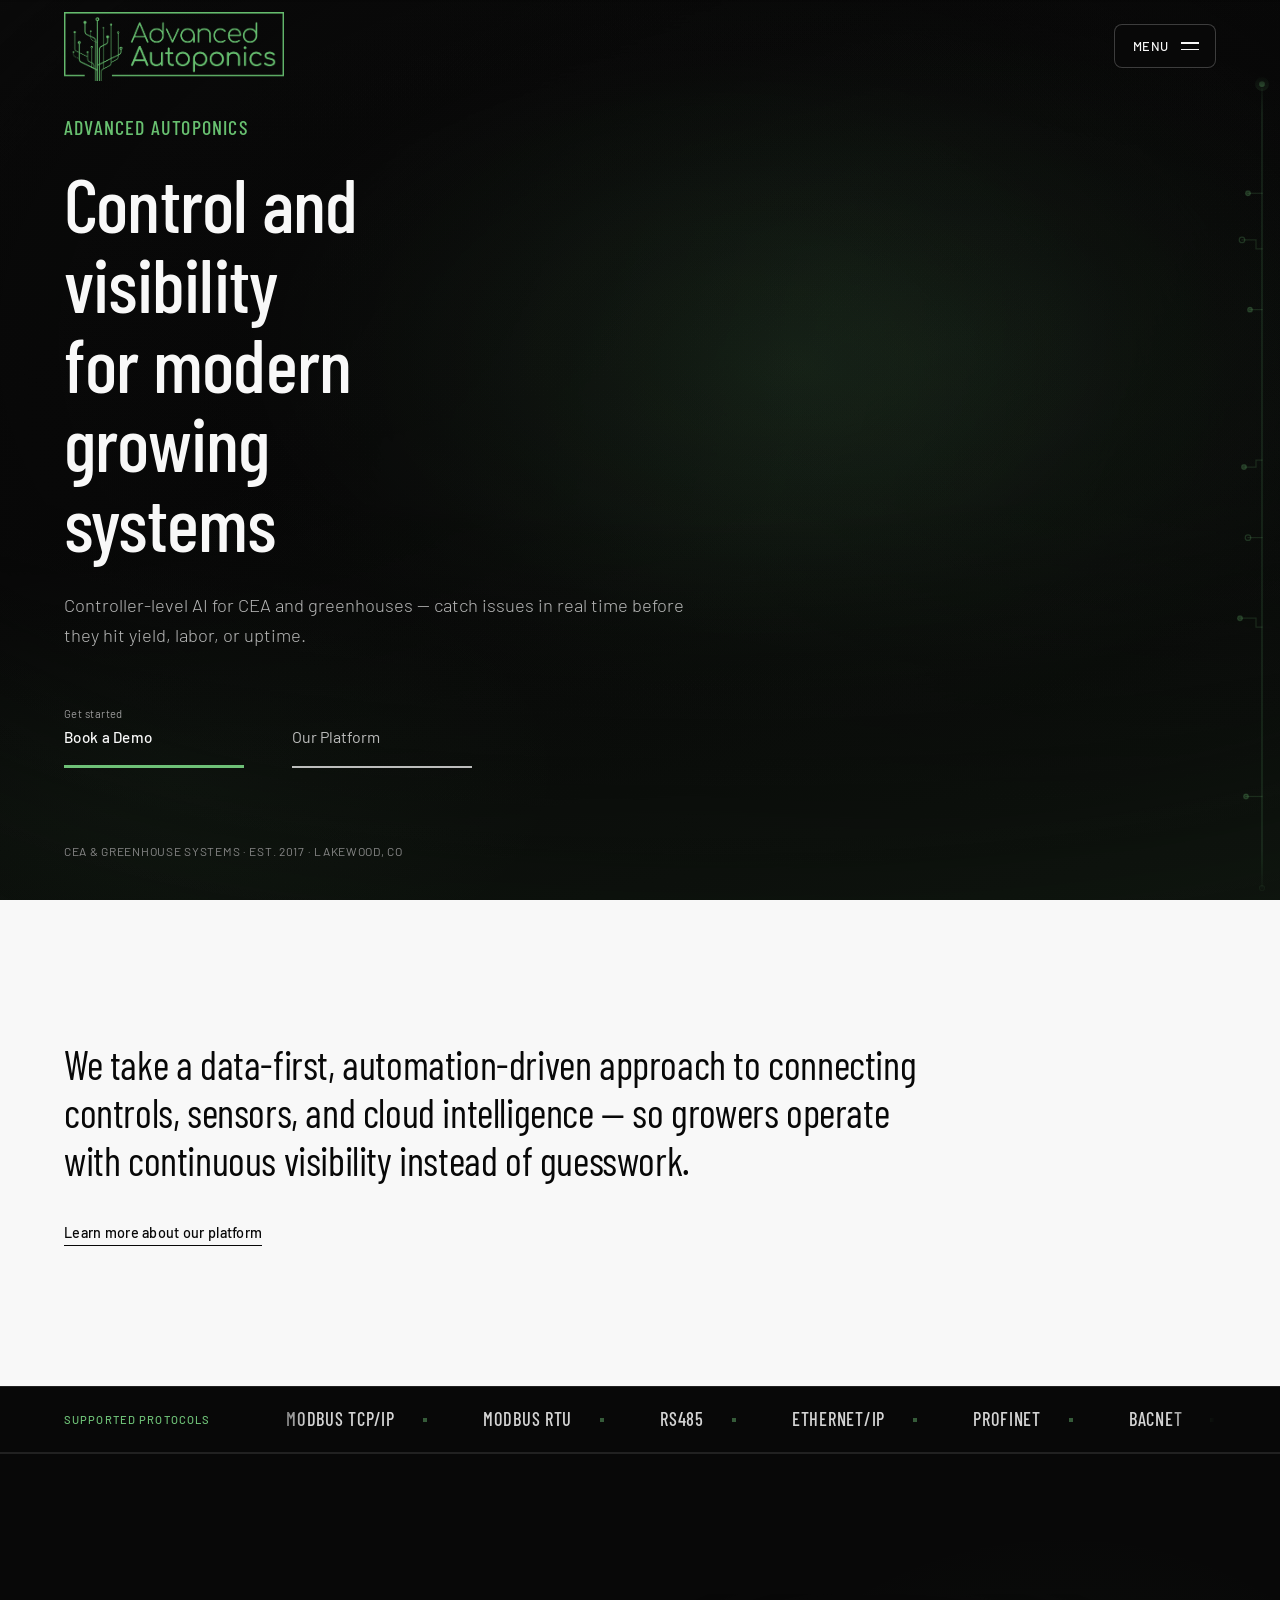
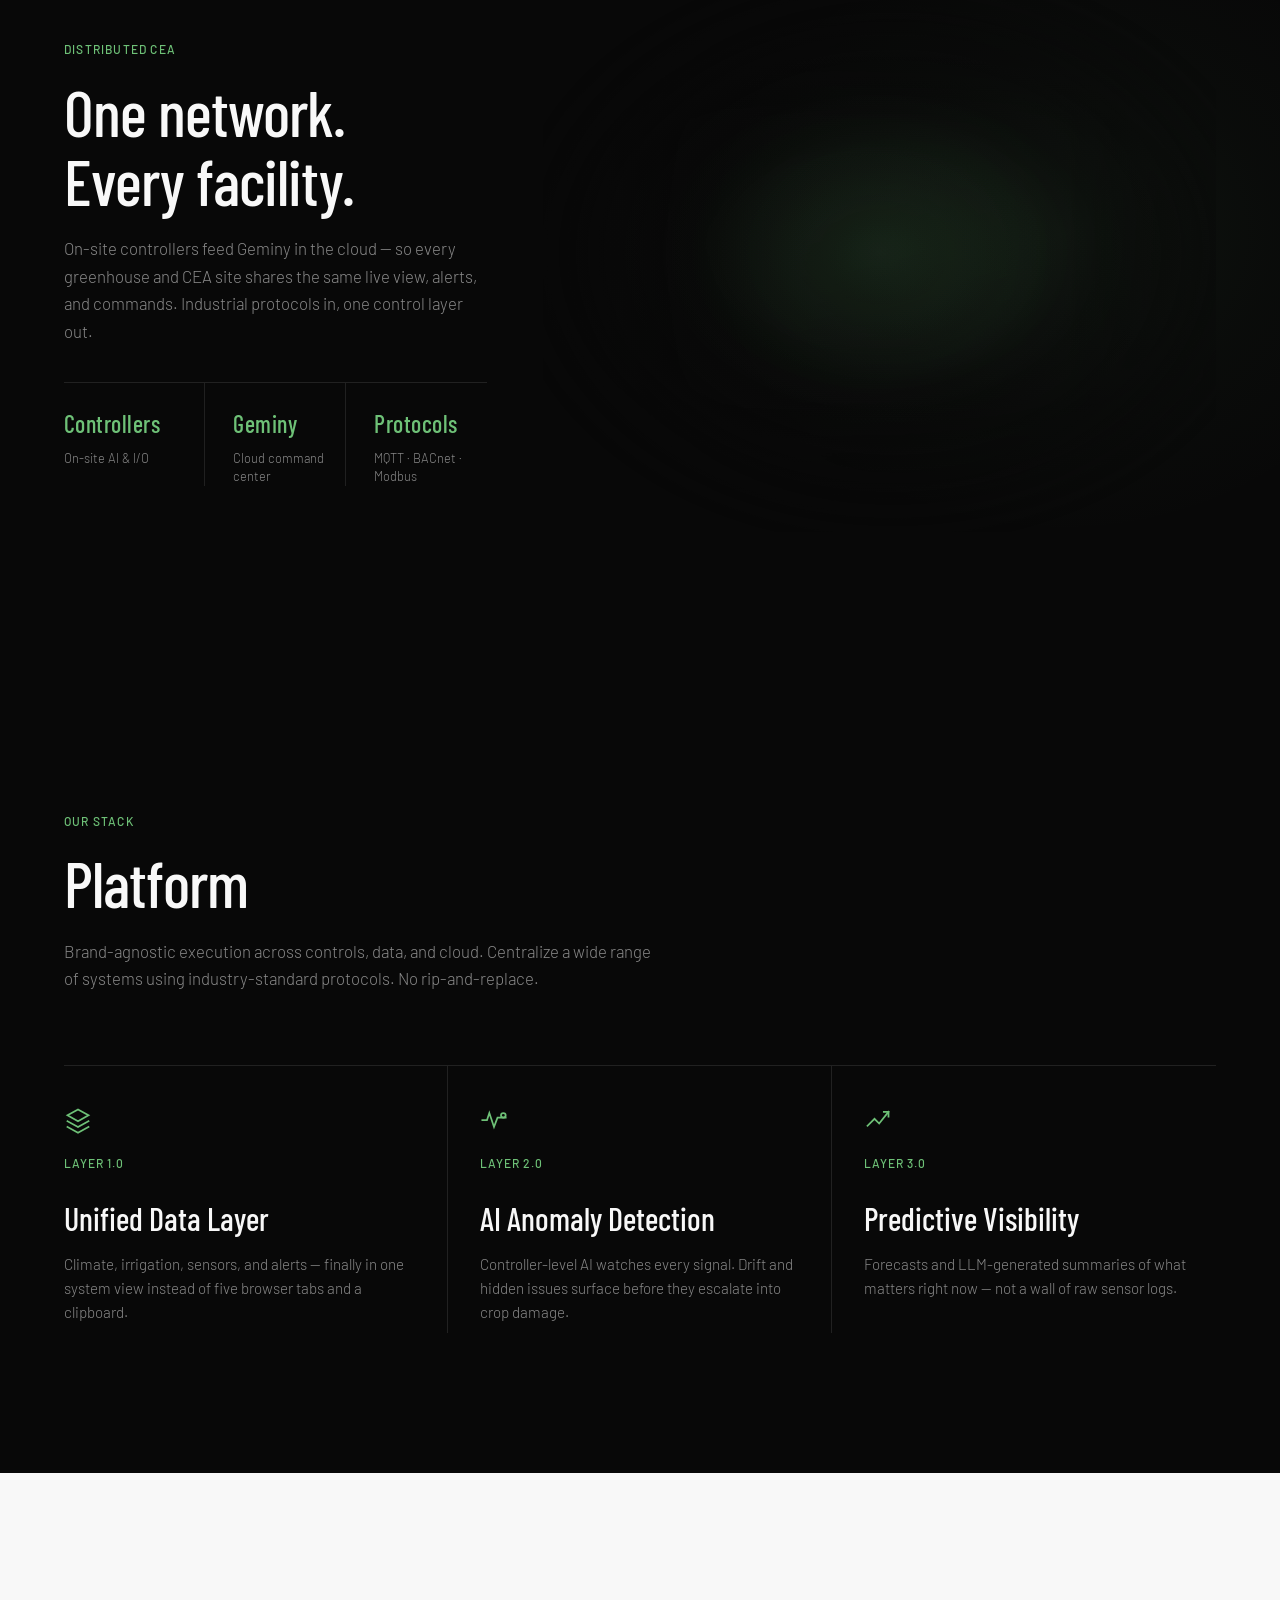
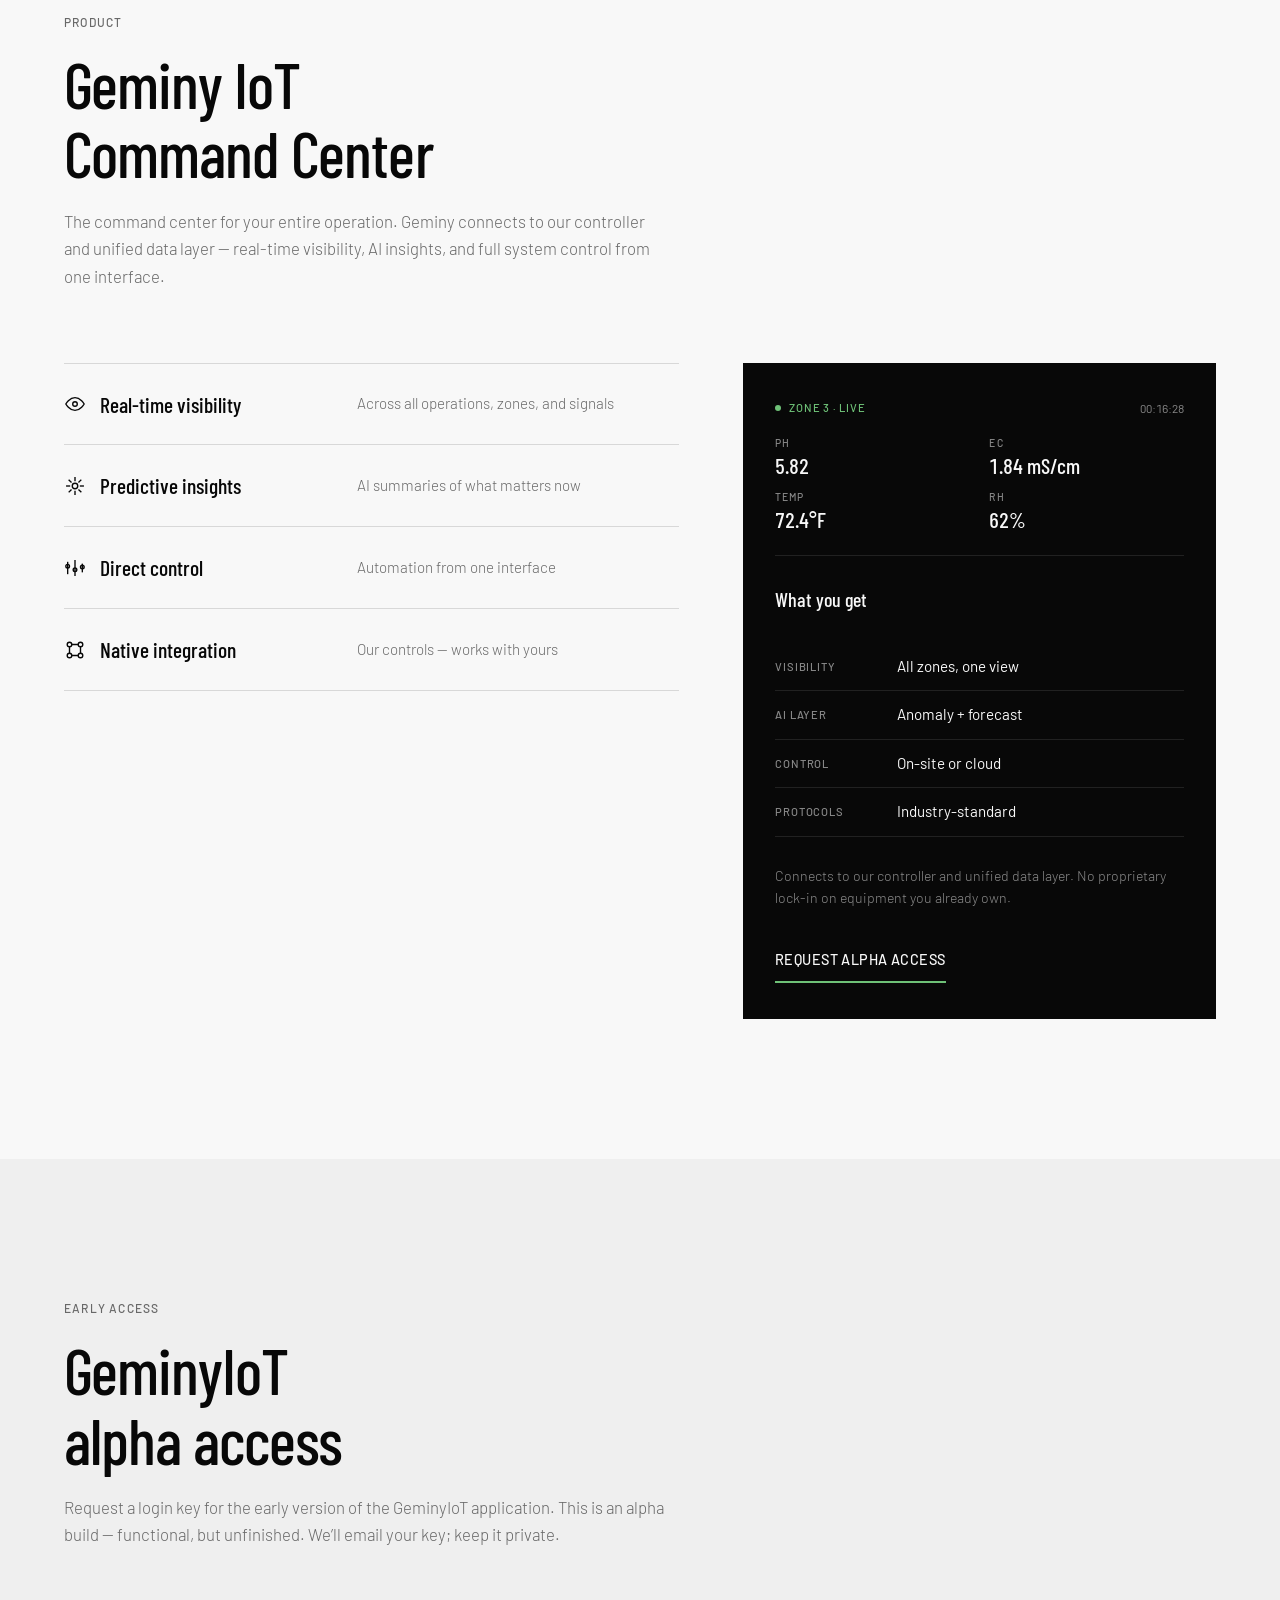
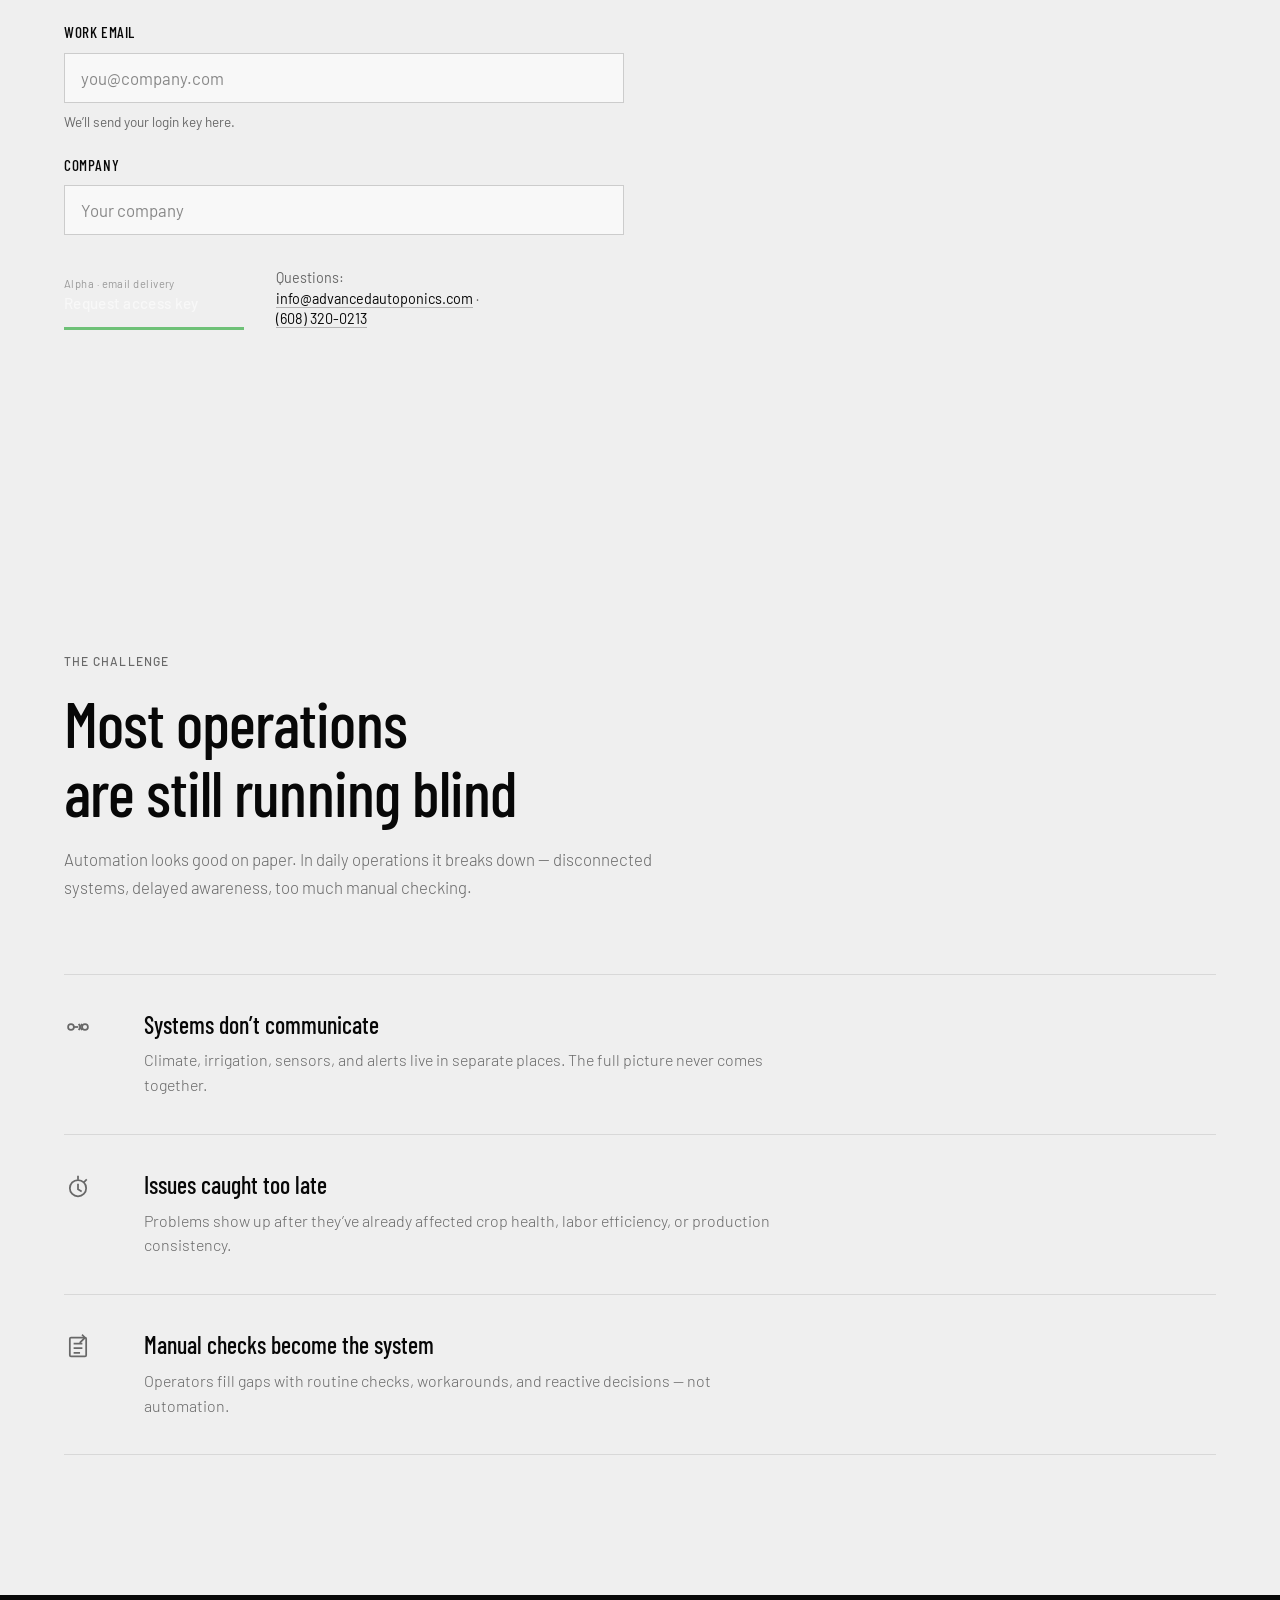
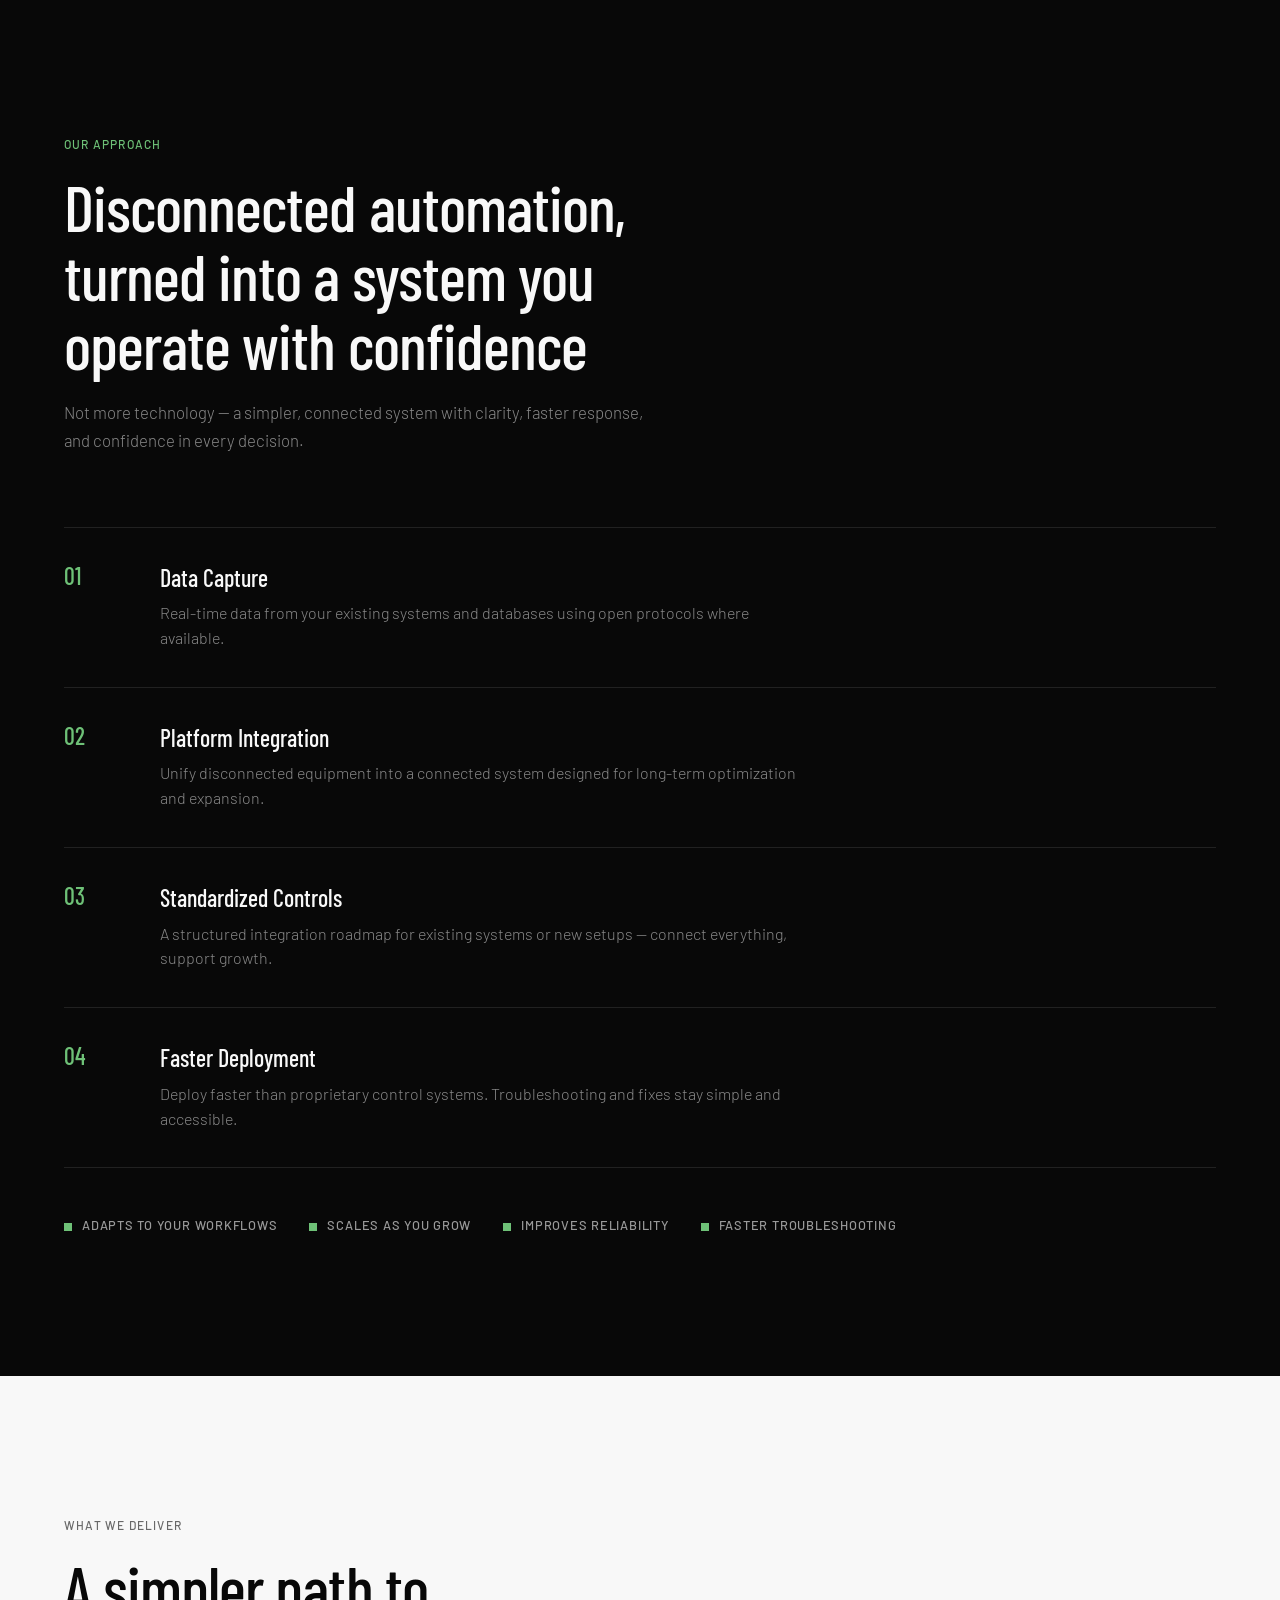
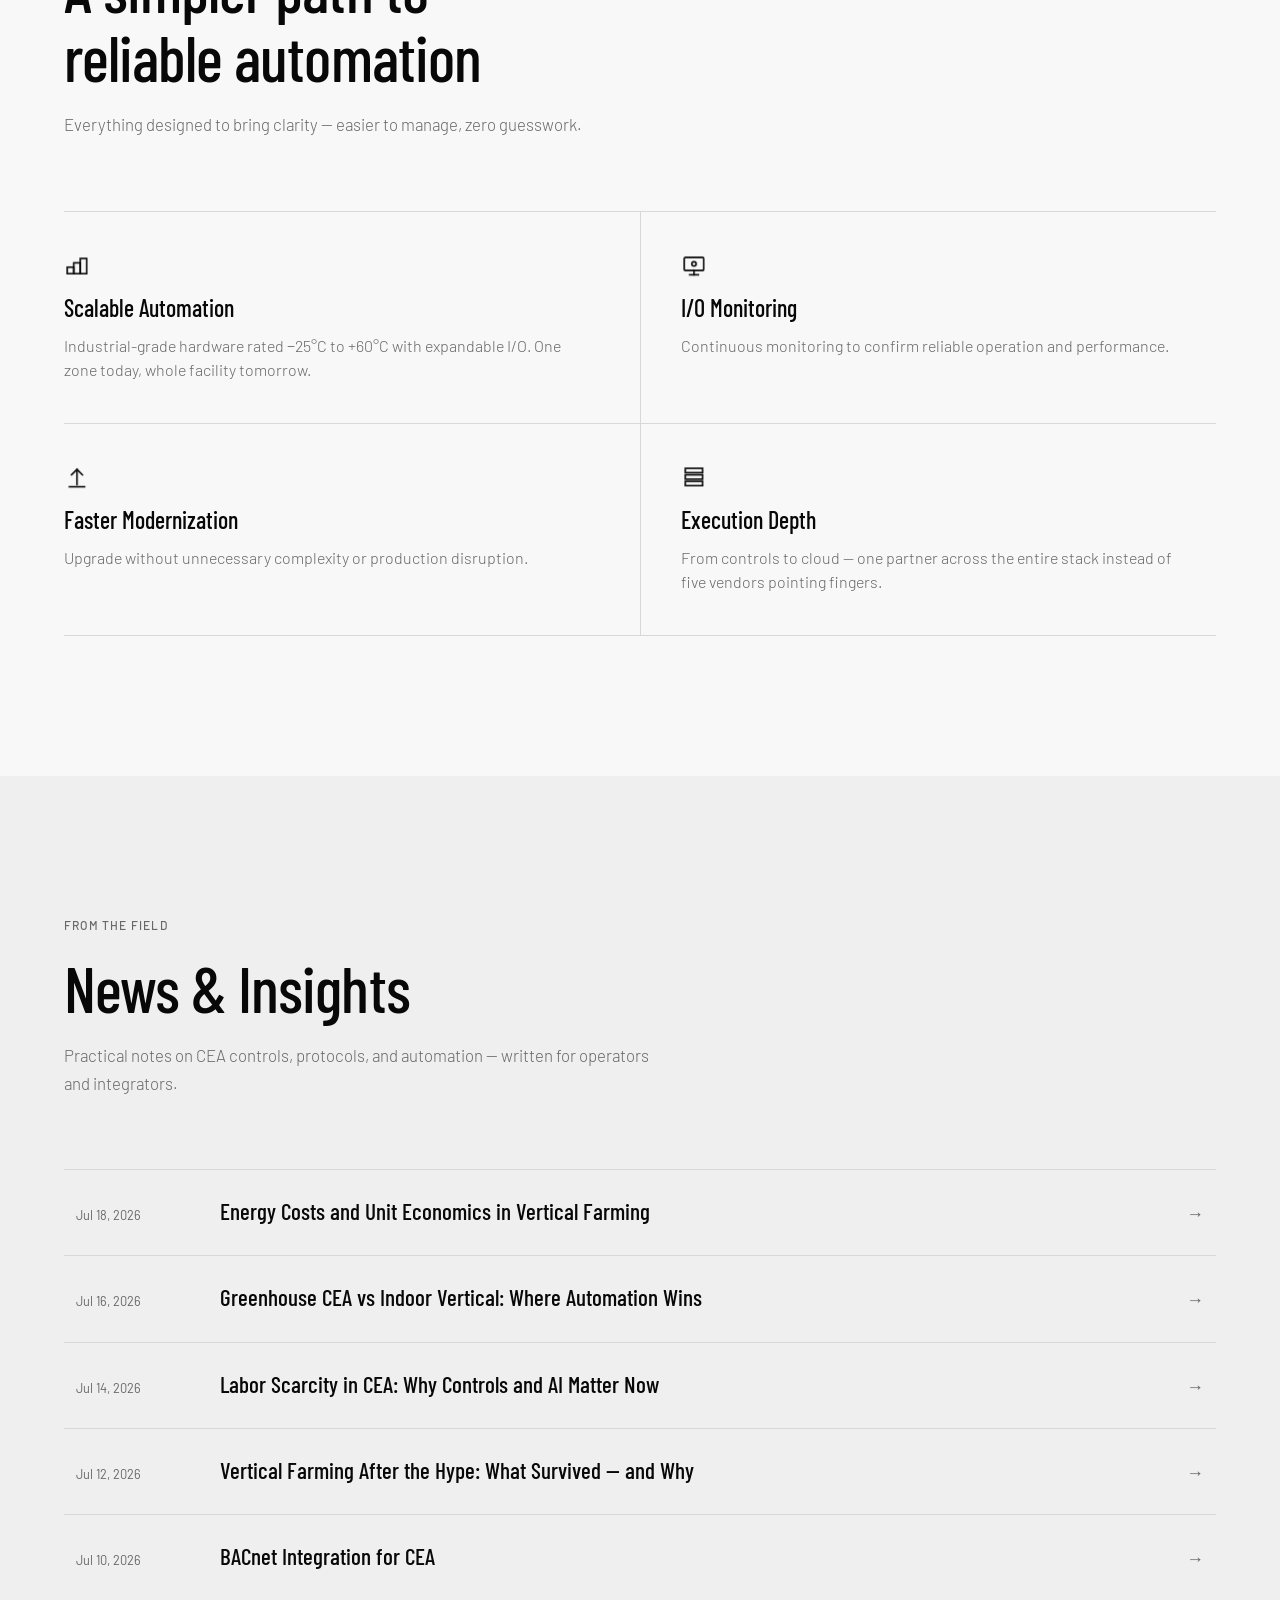
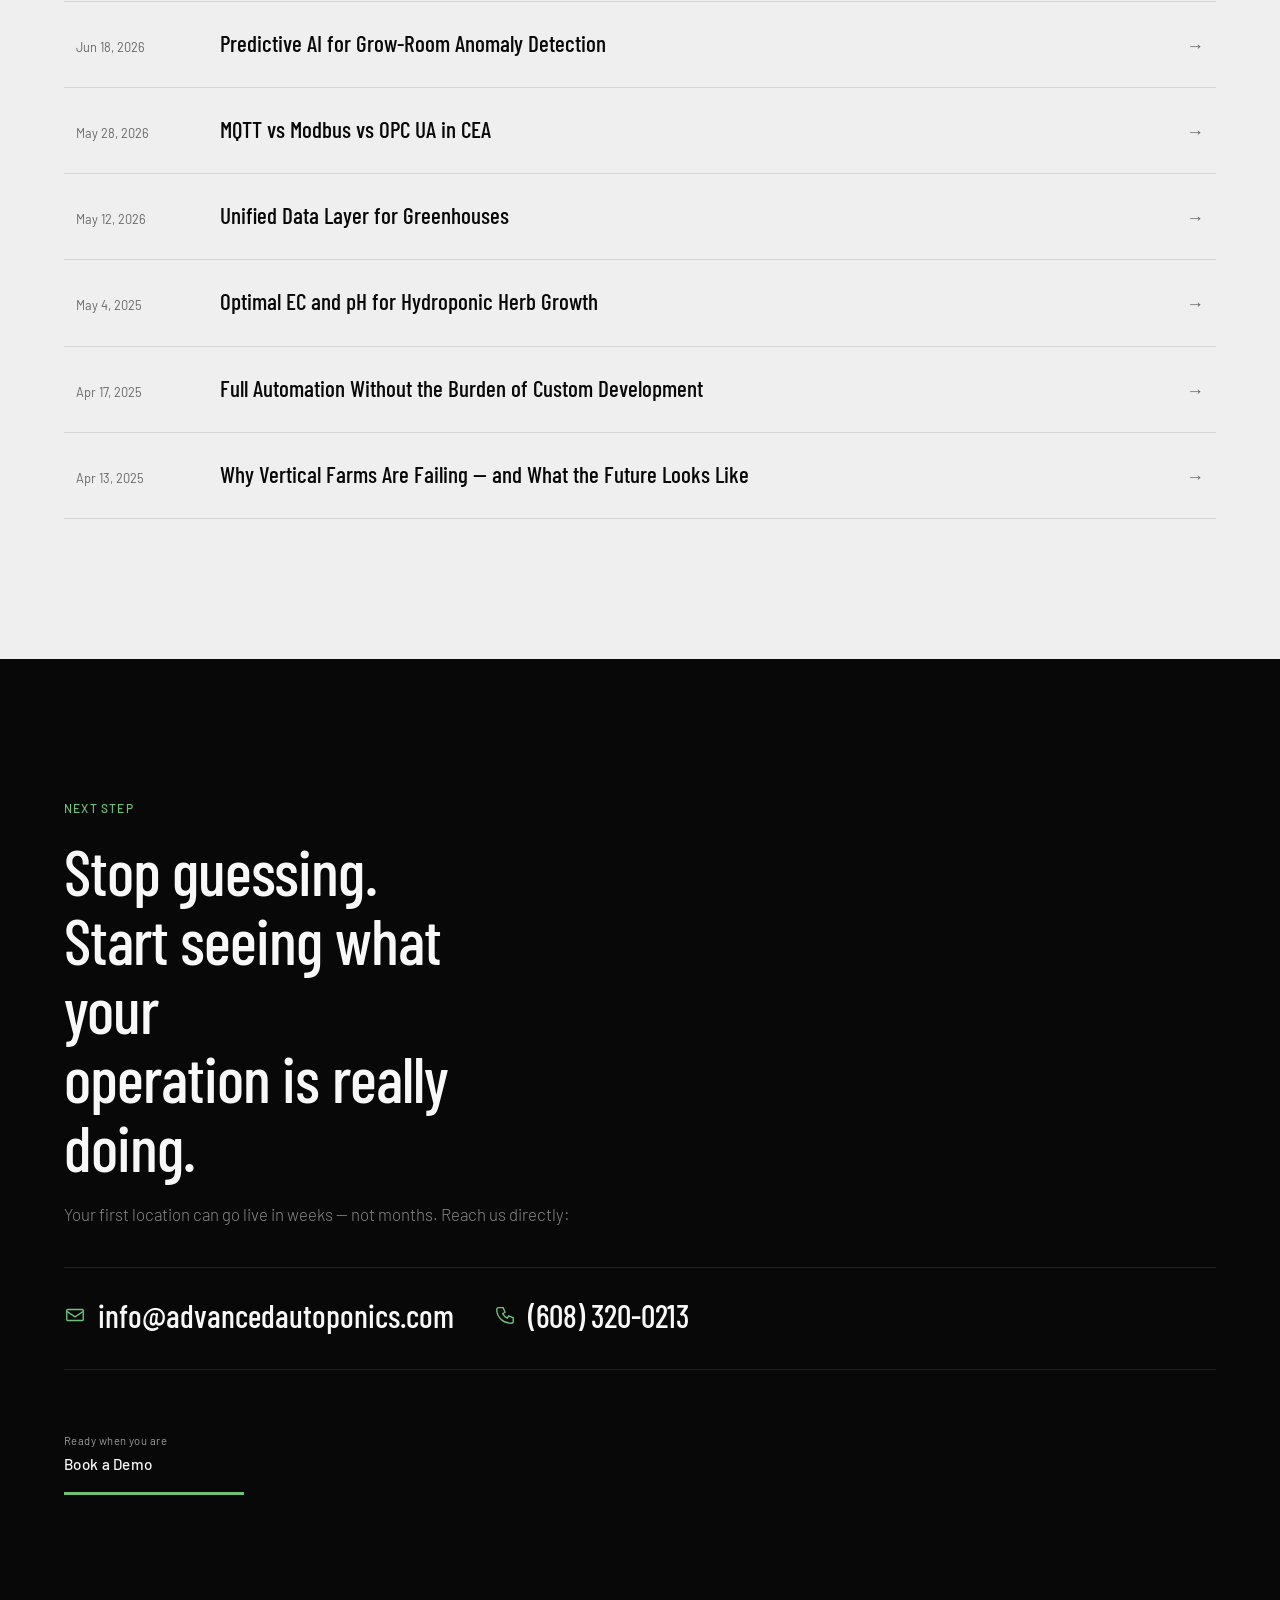
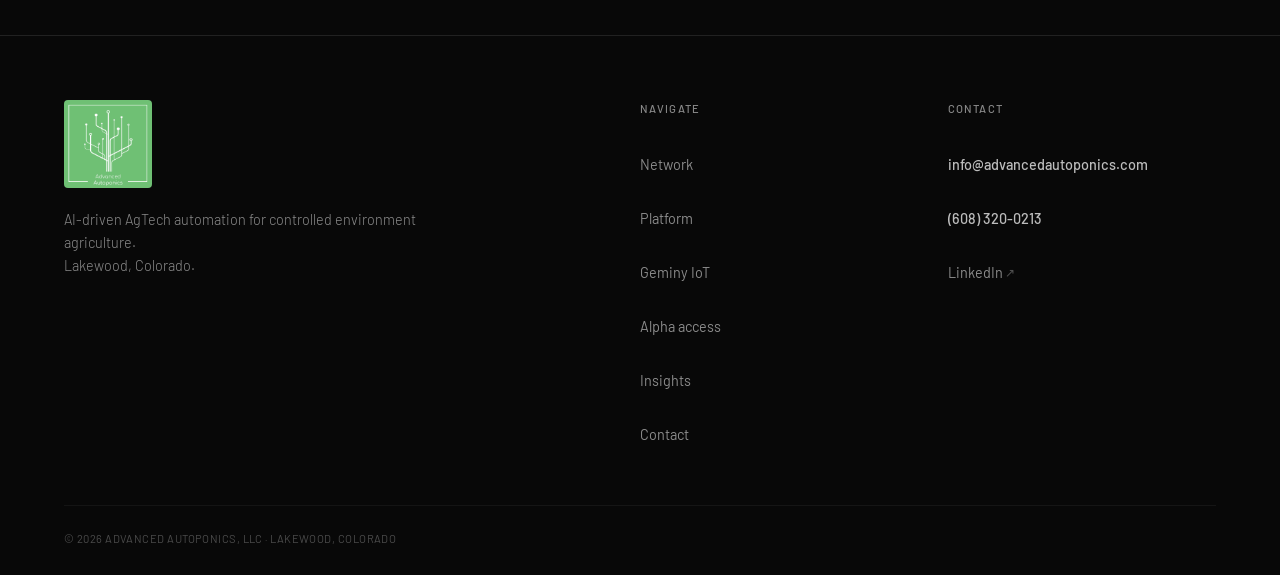
==== commit 34db16be: "Add GeminyIoT alpha access signup with emailed login keys. Public homepage form stores hashed keys i" ====
--- a/index.html
+++ b/index.html
@@ -169,6 +169,7 @@
         <a href="#connectivity" data-nav><svg class="icon icon--nav" aria-hidden="true"><use href="#icon-globe"/></svg>Network</a>
         <a href="#platform" data-nav><svg class="icon icon--nav" aria-hidden="true"><use href="#icon-layers"/></svg>Platform</a>
         <a href="#geminy" data-nav><svg class="icon icon--nav" aria-hidden="true"><use href="#icon-grid"/></svg>Geminy IoT</a>
+        <a href="#geminy-access" data-nav><svg class="icon icon--nav" aria-hidden="true"><use href="#icon-key"/></svg>Alpha access</a>
         <a href="#problem" data-nav><svg class="icon icon--nav" aria-hidden="true"><use href="#icon-alert"/></svg>Why Us</a>
         <a href="#solution" data-nav><svg class="icon icon--nav" aria-hidden="true"><use href="#icon-connect"/></svg>Solution</a>
         <a href="#delivery" data-nav><svg class="icon icon--nav" aria-hidden="true"><use href="#icon-stack"/></svg>Deliver</a>
@@ -443,9 +444,63 @@
             <div><dt>Protocols</dt><dd>Industry-standard</dd></div>
           </dl>
           <p class="spec-note">Connects to our controller and unified data layer. No proprietary lock-in on equipment you already own.</p>
-          <a href="#contact" class="btn btn-dark" data-magnetic>Get a walkthrough</a>
+          <a href="#geminy-access" class="btn btn-dark" data-magnetic>Request alpha access</a>
         </aside>
       </div>
+    </section>
+
+    <!-- GEMINY ALPHA ACCESS -->
+    <section class="section section--muted" id="geminy-access" aria-labelledby="geminy-access-title">
+      <div class="section-head reveal">
+        <p class="eyebrow">Early access</p>
+        <h2 class="section-title" id="geminy-access-title">GeminyIoT<br />alpha access</h2>
+        <p class="section-dek">Request a login key for the early version of the GeminyIoT application. This is an alpha build — functional, but unfinished. We’ll email your key; keep it private.</p>
+      </div>
+      <form class="geminy-signup reveal" id="geminySignupForm" novalidate>
+        <div class="geminy-signup-fields">
+          <div class="geminy-field">
+            <label for="geminy-email">Work email</label>
+            <input
+              type="email"
+              id="geminy-email"
+              name="email"
+              required
+              autocomplete="email"
+              enterkeyhint="next"
+              maxlength="320"
+              placeholder="you@company.com"
+              aria-describedby="geminy-email-hint geminy-form-status"
+              aria-errormessage="geminy-email-error"
+            />
+            <span id="geminy-email-hint" class="geminy-hint">We’ll send your login key here.</span>
+            <p id="geminy-email-error" class="geminy-field-error" hidden>Enter a valid email address.</p>
+          </div>
+          <div class="geminy-field">
+            <label for="geminy-company">Company</label>
+            <input
+              type="text"
+              id="geminy-company"
+              name="company"
+              required
+              autocomplete="organization"
+              enterkeyhint="done"
+              maxlength="200"
+              placeholder="Your company"
+              aria-describedby="geminy-form-status"
+              aria-errormessage="geminy-company-error"
+            />
+            <p id="geminy-company-error" class="geminy-field-error" hidden>Enter your company name.</p>
+          </div>
+        </div>
+        <div class="geminy-signup-actions">
+          <button type="submit" class="btn btn-accent" id="geminySignupSubmit" data-magnetic>
+            <span class="btn-kicker">Alpha · email delivery</span>
+            <span class="btn-label">Request access key</span>
+          </button>
+          <p class="geminy-signup-note">Questions: <a href="mailto:info@advancedautoponics.com">info@advancedautoponics.com</a> · <a href="tel:+16083200213">(608) 320-0213</a></p>
+        </div>
+        <p class="geminy-form-status" id="geminy-form-status" role="status" aria-live="polite"></p>
+      </form>
     </section>
 
     <!-- PROBLEM -->
@@ -649,6 +704,7 @@
         <a href="#connectivity">Network</a>
         <a href="#platform">Platform</a>
         <a href="#geminy">Geminy IoT</a>
+        <a href="#geminy-access">Alpha access</a>
         <a href="#insights">Insights</a>
         <a href="#contact">Contact</a>
       </nav>
@@ -765,6 +821,11 @@
         <rect x="3" y="14" width="7" height="7"/>
         <rect x="14" y="14" width="7" height="7"/>
       </symbol>
+      <symbol id="icon-key" viewBox="0 0 24 24">
+        <circle cx="8" cy="15" r="4"/>
+        <path d="M11.5 12.5L20 4"/>
+        <path d="M16 5l3 3"/>
+      </symbol>
       <symbol id="icon-alert" viewBox="0 0 24 24">
         <path d="M12 4L3 20h18L12 4z"/>
         <path d="M12 10v4"/>
--- a/css/style.css
+++ b/css/style.css
@@ -1730,6 +1730,126 @@
   opacity: 1;
 }
 
+/* ---------- Geminy alpha signup ---------- */
+.geminy-signup {
+  max-width: 560px;
+  margin-top: 8px;
+}
+
+.geminy-signup-fields {
+  display: grid;
+  gap: 22px;
+  margin-bottom: 28px;
+}
+
+.geminy-field label {
+  display: block;
+  font-family: var(--font-display);
+  font-weight: 500;
+  font-size: 0.95rem;
+  letter-spacing: 0.04em;
+  text-transform: uppercase;
+  color: var(--off-black);
+  margin-bottom: 8px;
+}
+
+.geminy-field input {
+  width: 100%;
+  box-sizing: border-box;
+  font-family: var(--font-body);
+  font-size: 1.05rem;
+  font-weight: 400;
+  color: var(--off-black);
+  background: var(--off-white);
+  border: 1px solid rgba(8, 8, 8, 0.18);
+  border-radius: 0;
+  padding: 14px 16px;
+  min-height: 48px;
+  transition: border-color 0.2s, background 0.2s;
+}
+
+.geminy-field input::placeholder {
+  color: var(--grey-400);
+}
+
+.geminy-field input:focus-visible {
+  outline: 2px solid var(--accent);
+  outline-offset: 2px;
+  border-color: var(--accent);
+}
+
+.geminy-field input:user-invalid {
+  border-color: #b42318;
+  background: #fff8f7;
+}
+
+.geminy-field input:user-valid {
+  border-color: rgba(110, 193, 119, 0.7);
+}
+
+.geminy-hint {
+  display: block;
+  margin-top: 8px;
+  font-size: 0.85rem;
+  color: var(--grey-200);
+}
+
+.geminy-field-error {
+  display: none;
+  margin: 8px 0 0;
+  font-size: 0.85rem;
+  color: #b42318;
+}
+
+.geminy-field input:user-invalid ~ .geminy-field-error {
+  display: block;
+}
+
+.geminy-signup-actions {
+  display: flex;
+  flex-wrap: wrap;
+  align-items: flex-end;
+  gap: 20px 32px;
+}
+
+.geminy-signup-note {
+  font-size: 0.9rem;
+  color: var(--grey-200);
+  max-width: 28ch;
+  line-height: 1.45;
+}
+
+.geminy-signup-note a {
+  color: var(--off-black);
+  border-bottom: 1px solid rgba(8, 8, 8, 0.25);
+}
+
+.geminy-signup-note a:hover,
+.geminy-signup-note a:focus-visible {
+  color: var(--accent-ink);
+  border-bottom-color: var(--accent);
+}
+
+.geminy-form-status {
+  margin-top: 20px;
+  min-height: 1.4em;
+  font-size: 0.95rem;
+  color: var(--grey-700);
+}
+
+.geminy-form-status.is-error {
+  color: #b42318;
+}
+
+.geminy-form-status.is-ok {
+  color: #1f6b3a;
+}
+
+.geminy-signup.is-busy .btn {
+  opacity: 0.65;
+  pointer-events: none;
+}
+
 /* ---------- Contact ---------- */
 .contact {
   padding: var(--pad-y) var(--safe-r) var(--pad-y) var(--safe-x);
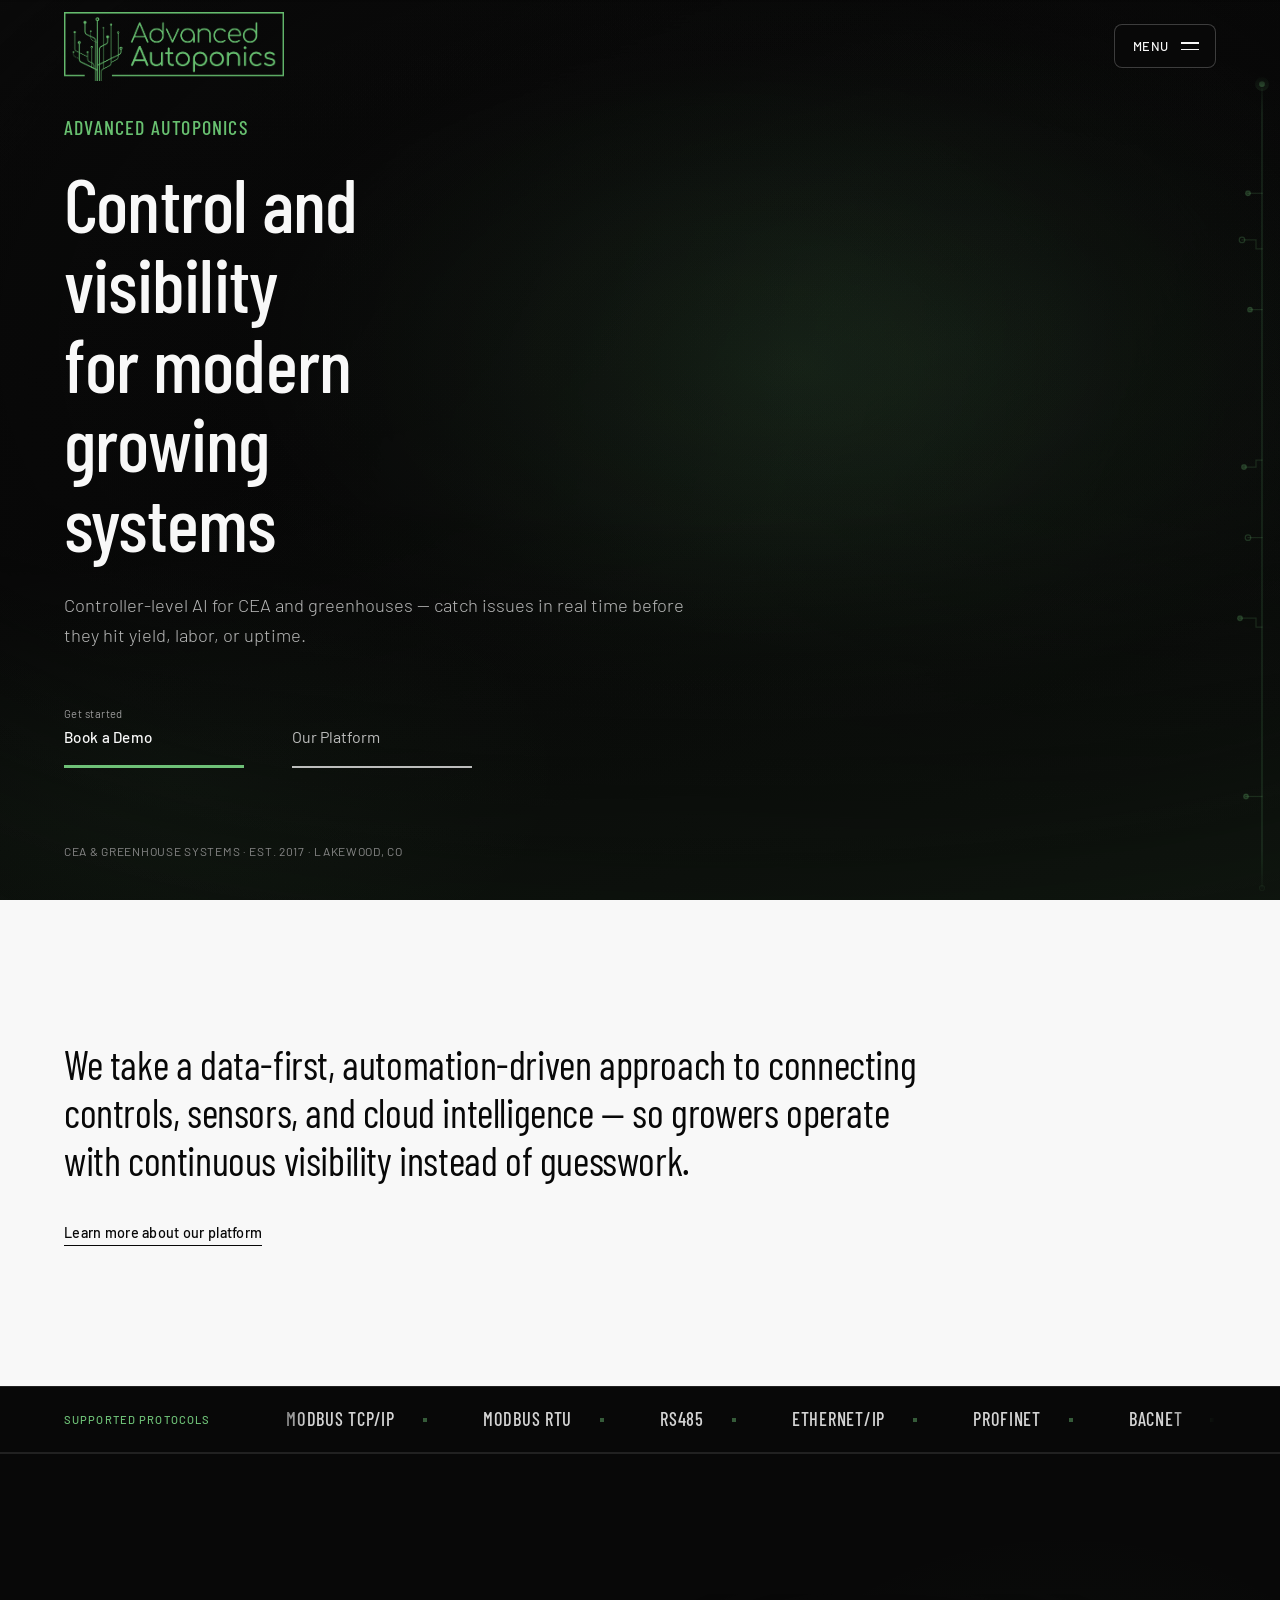
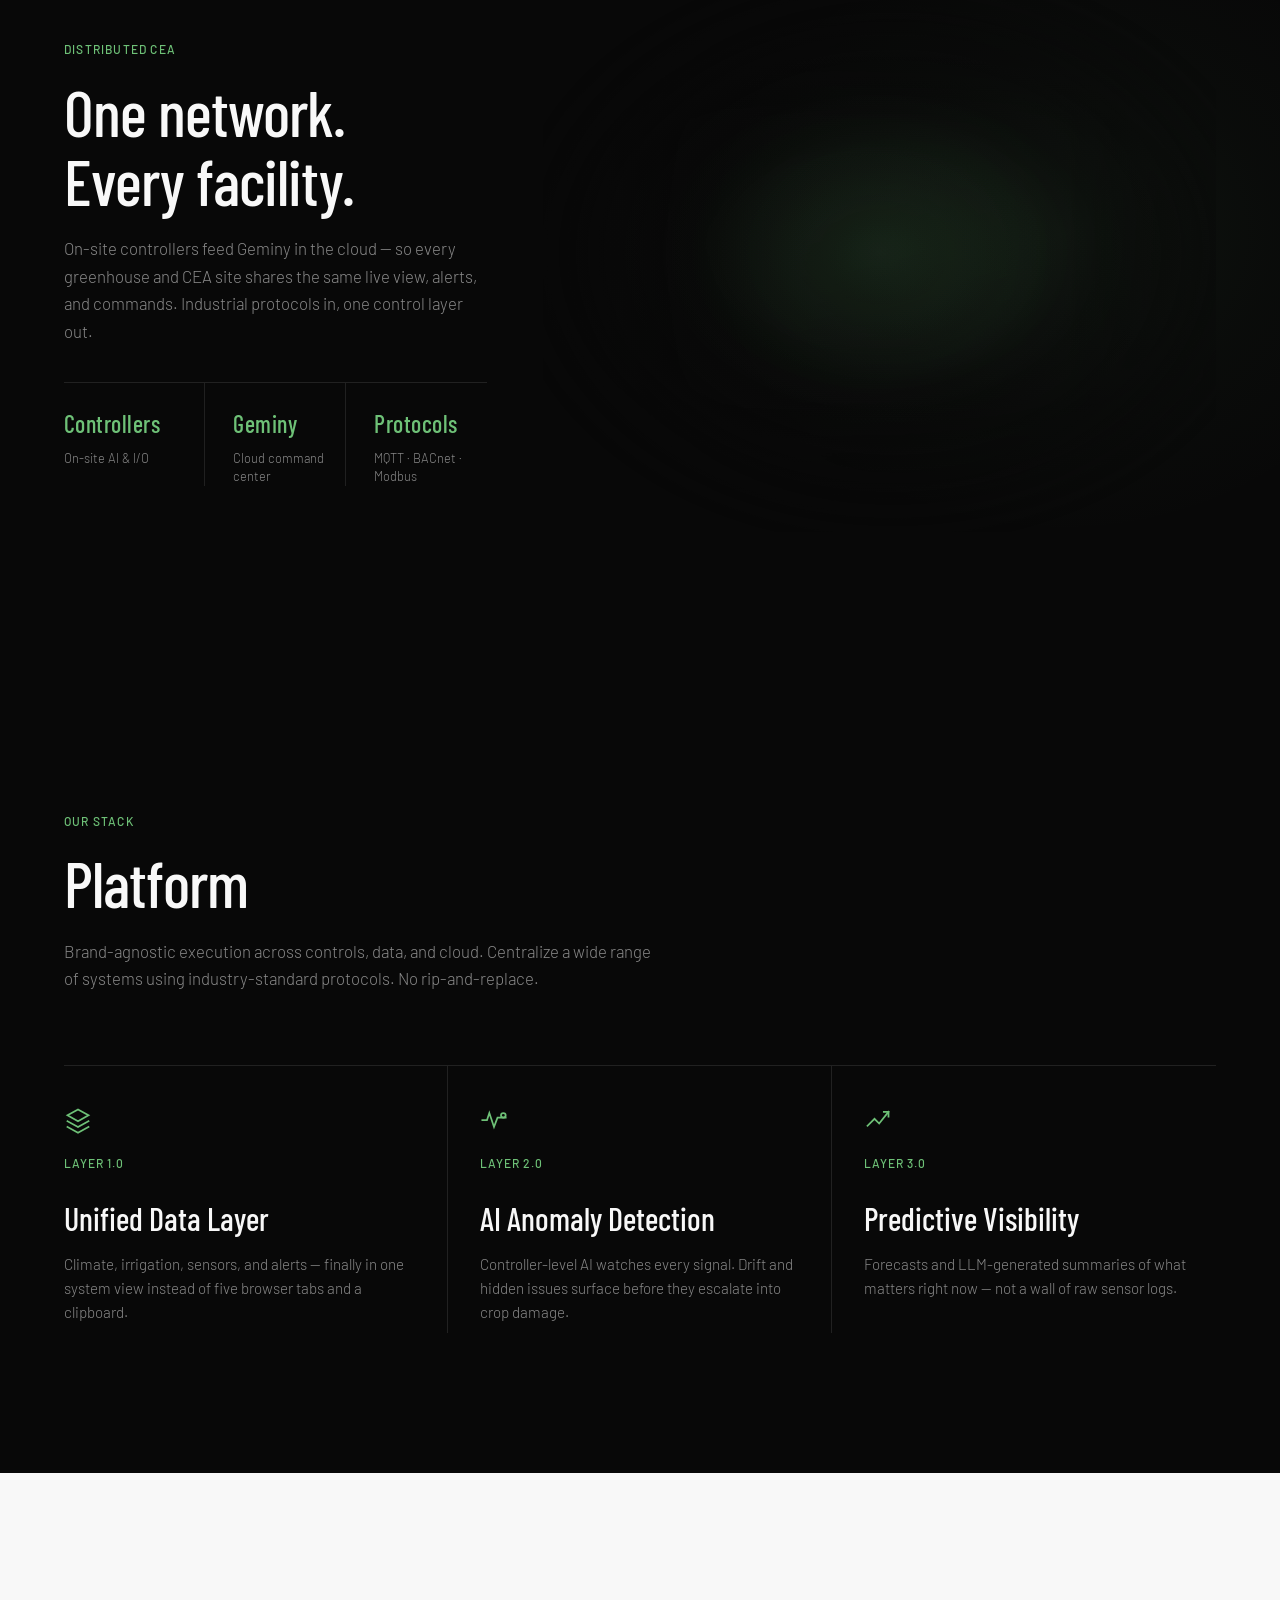
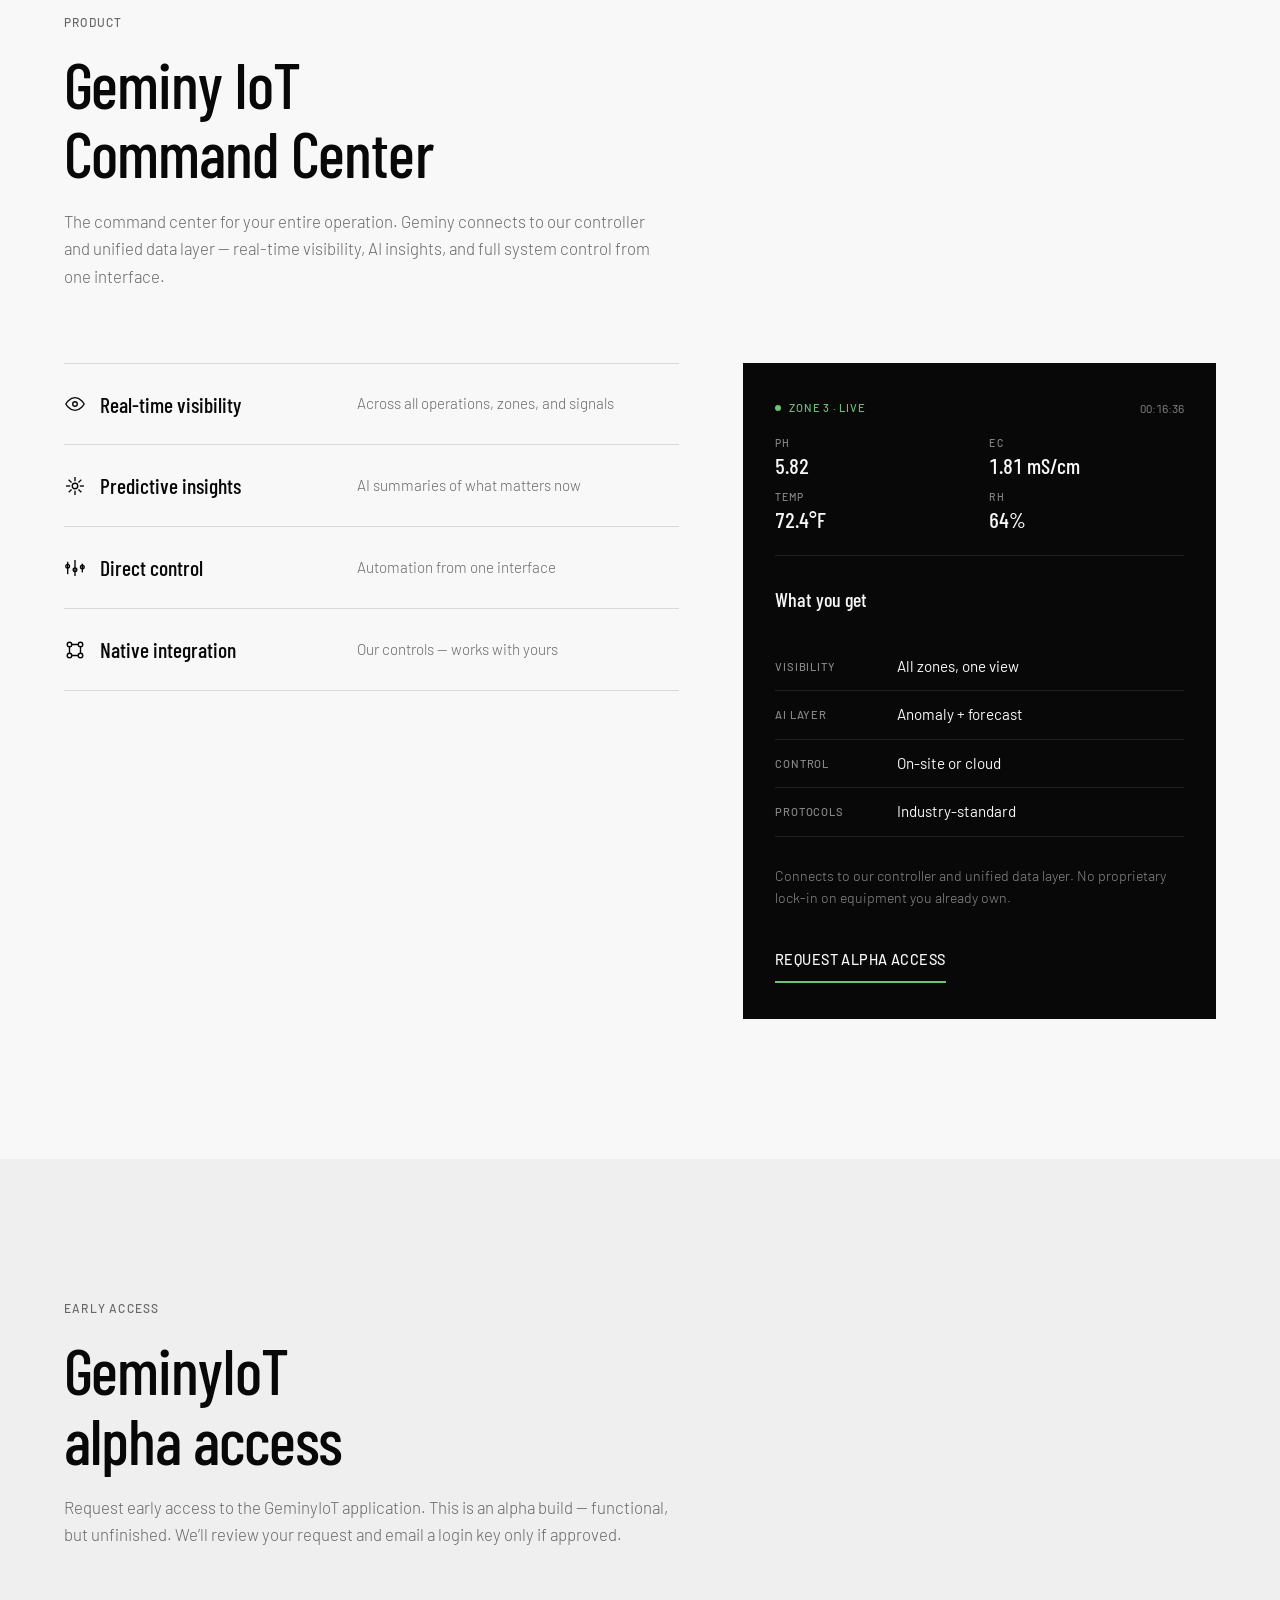
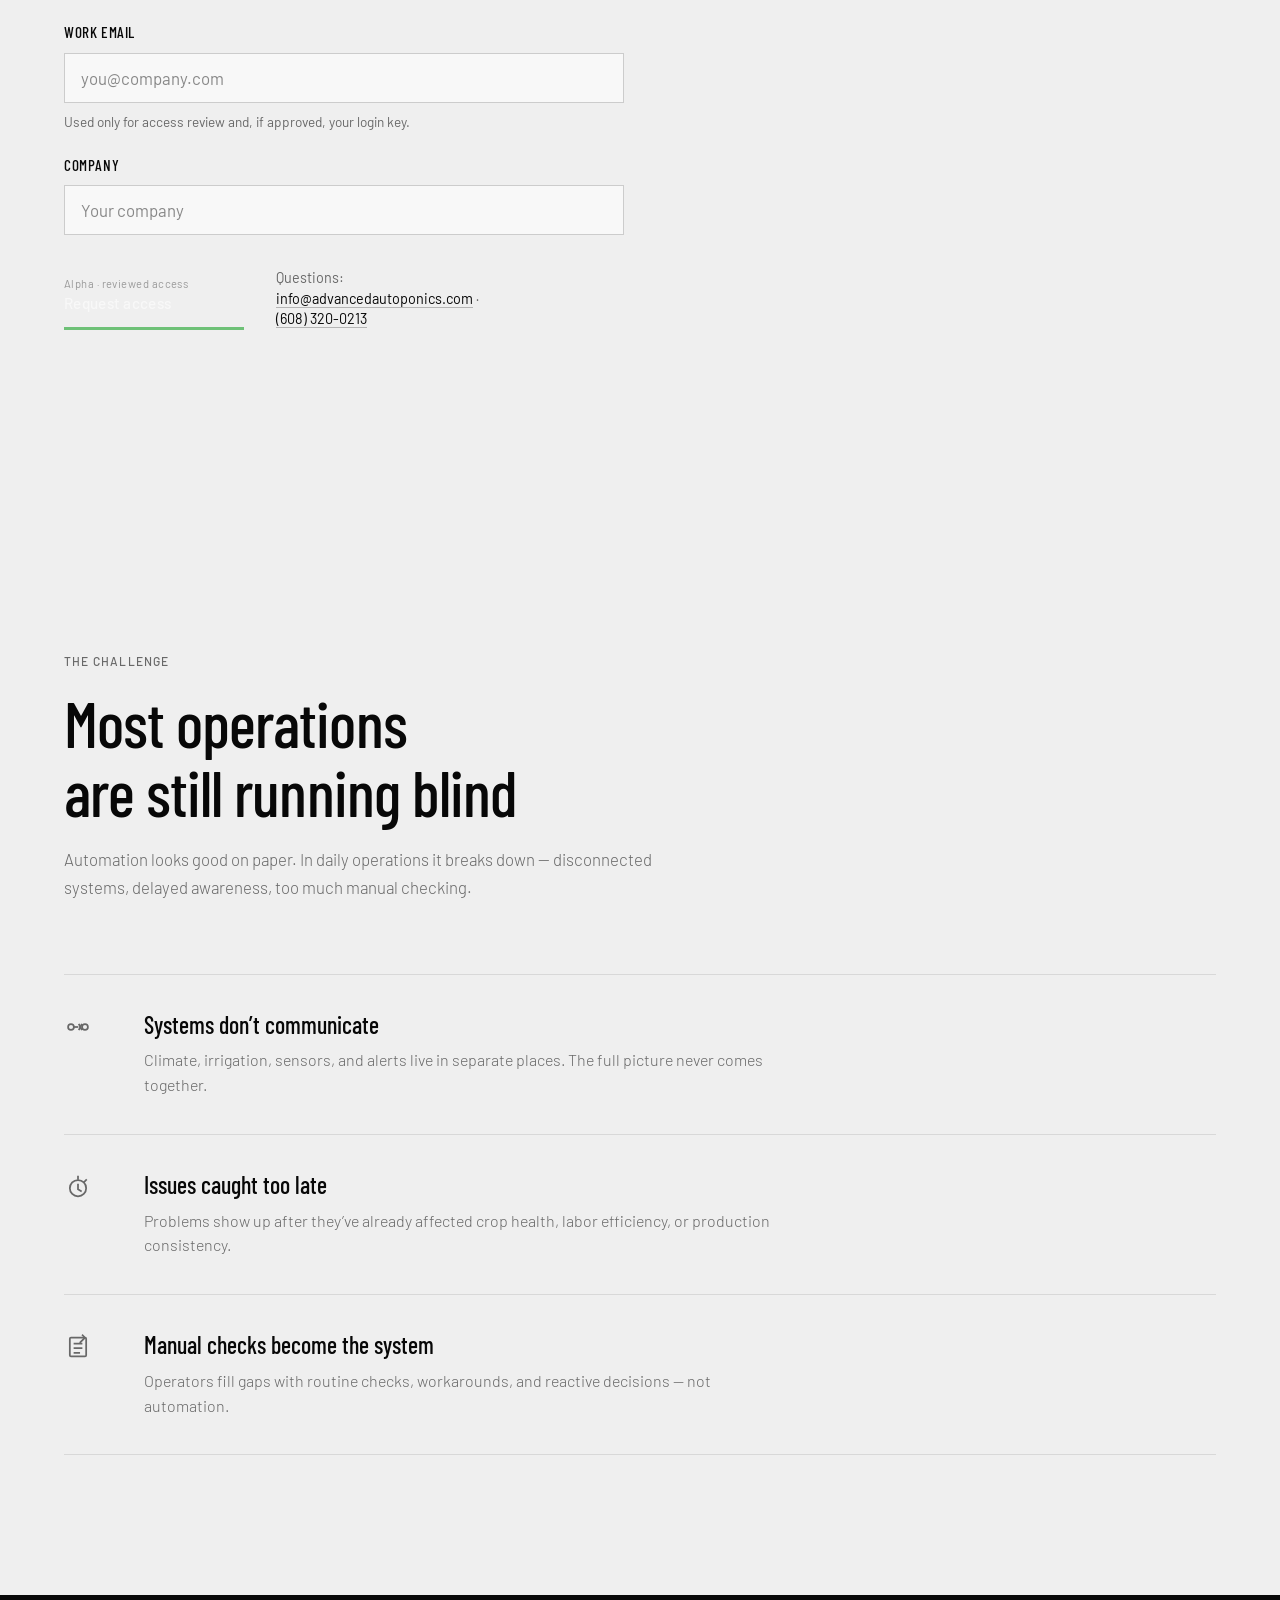
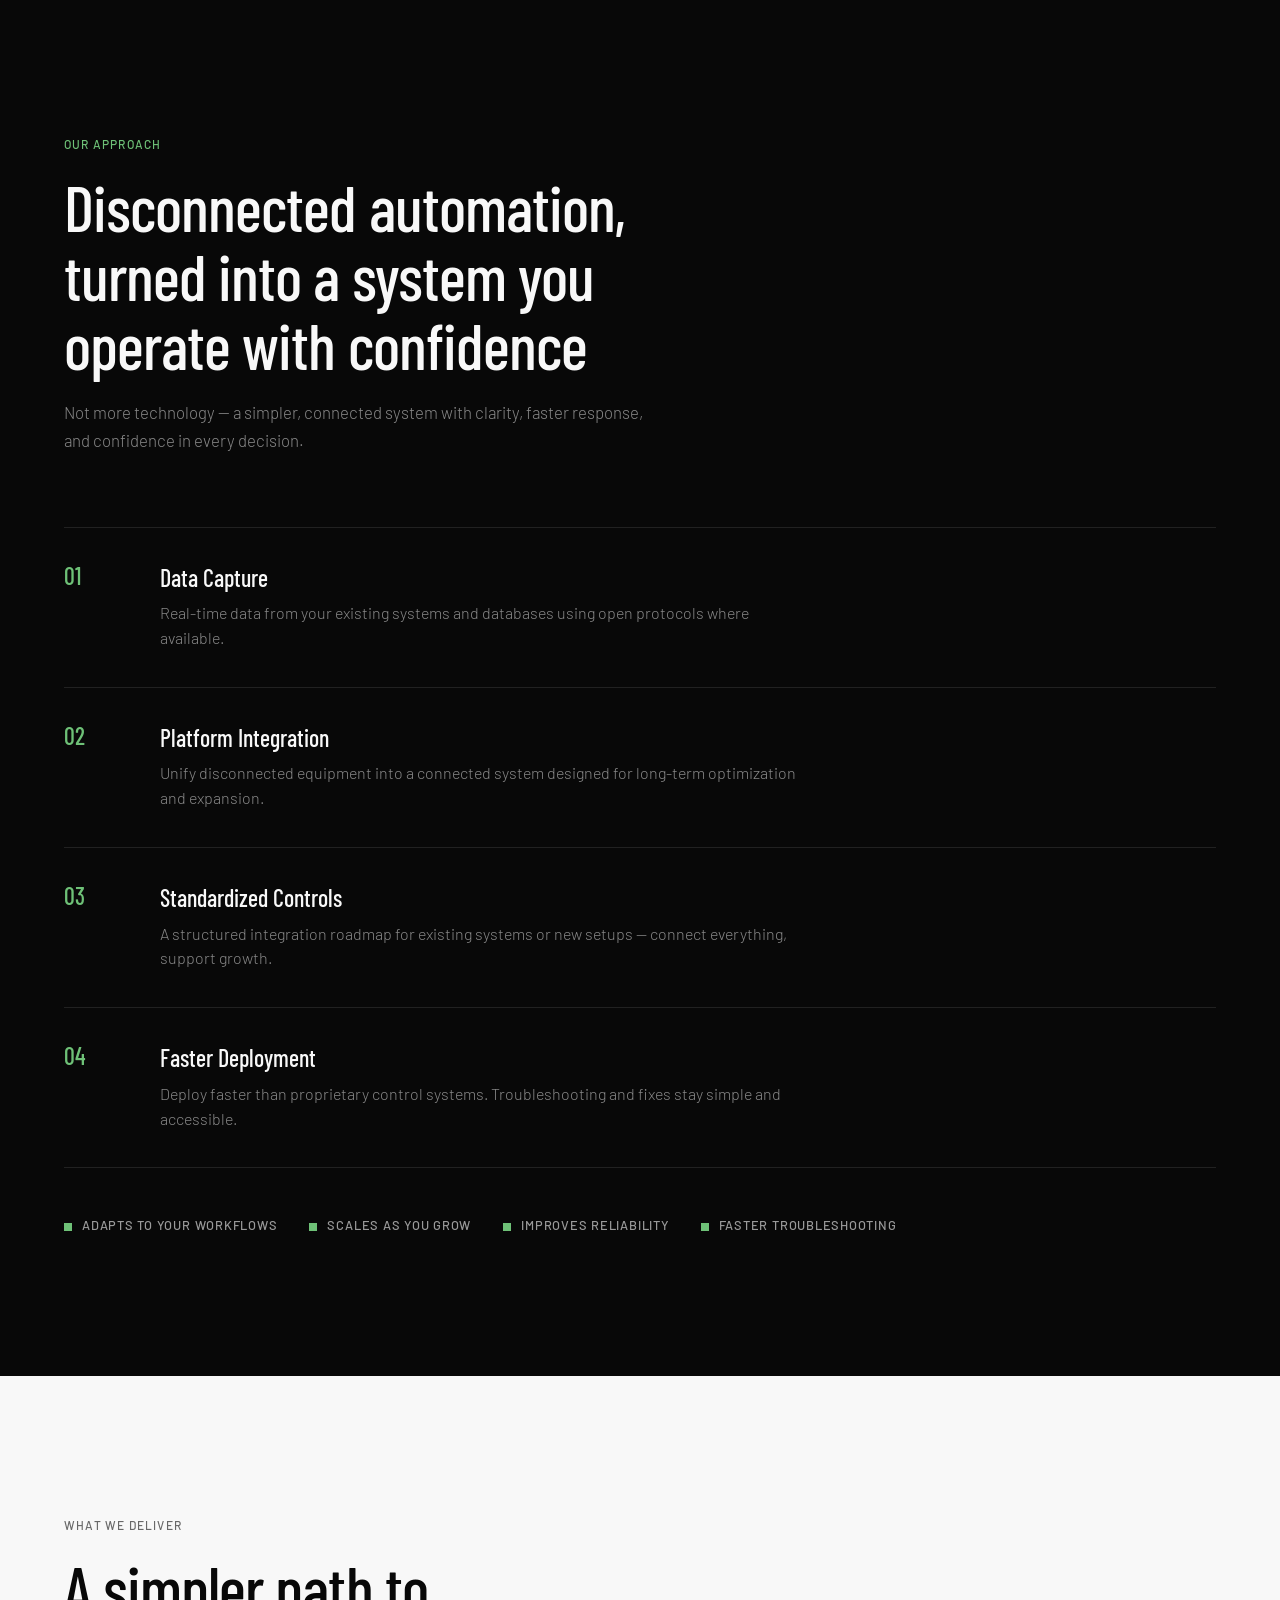
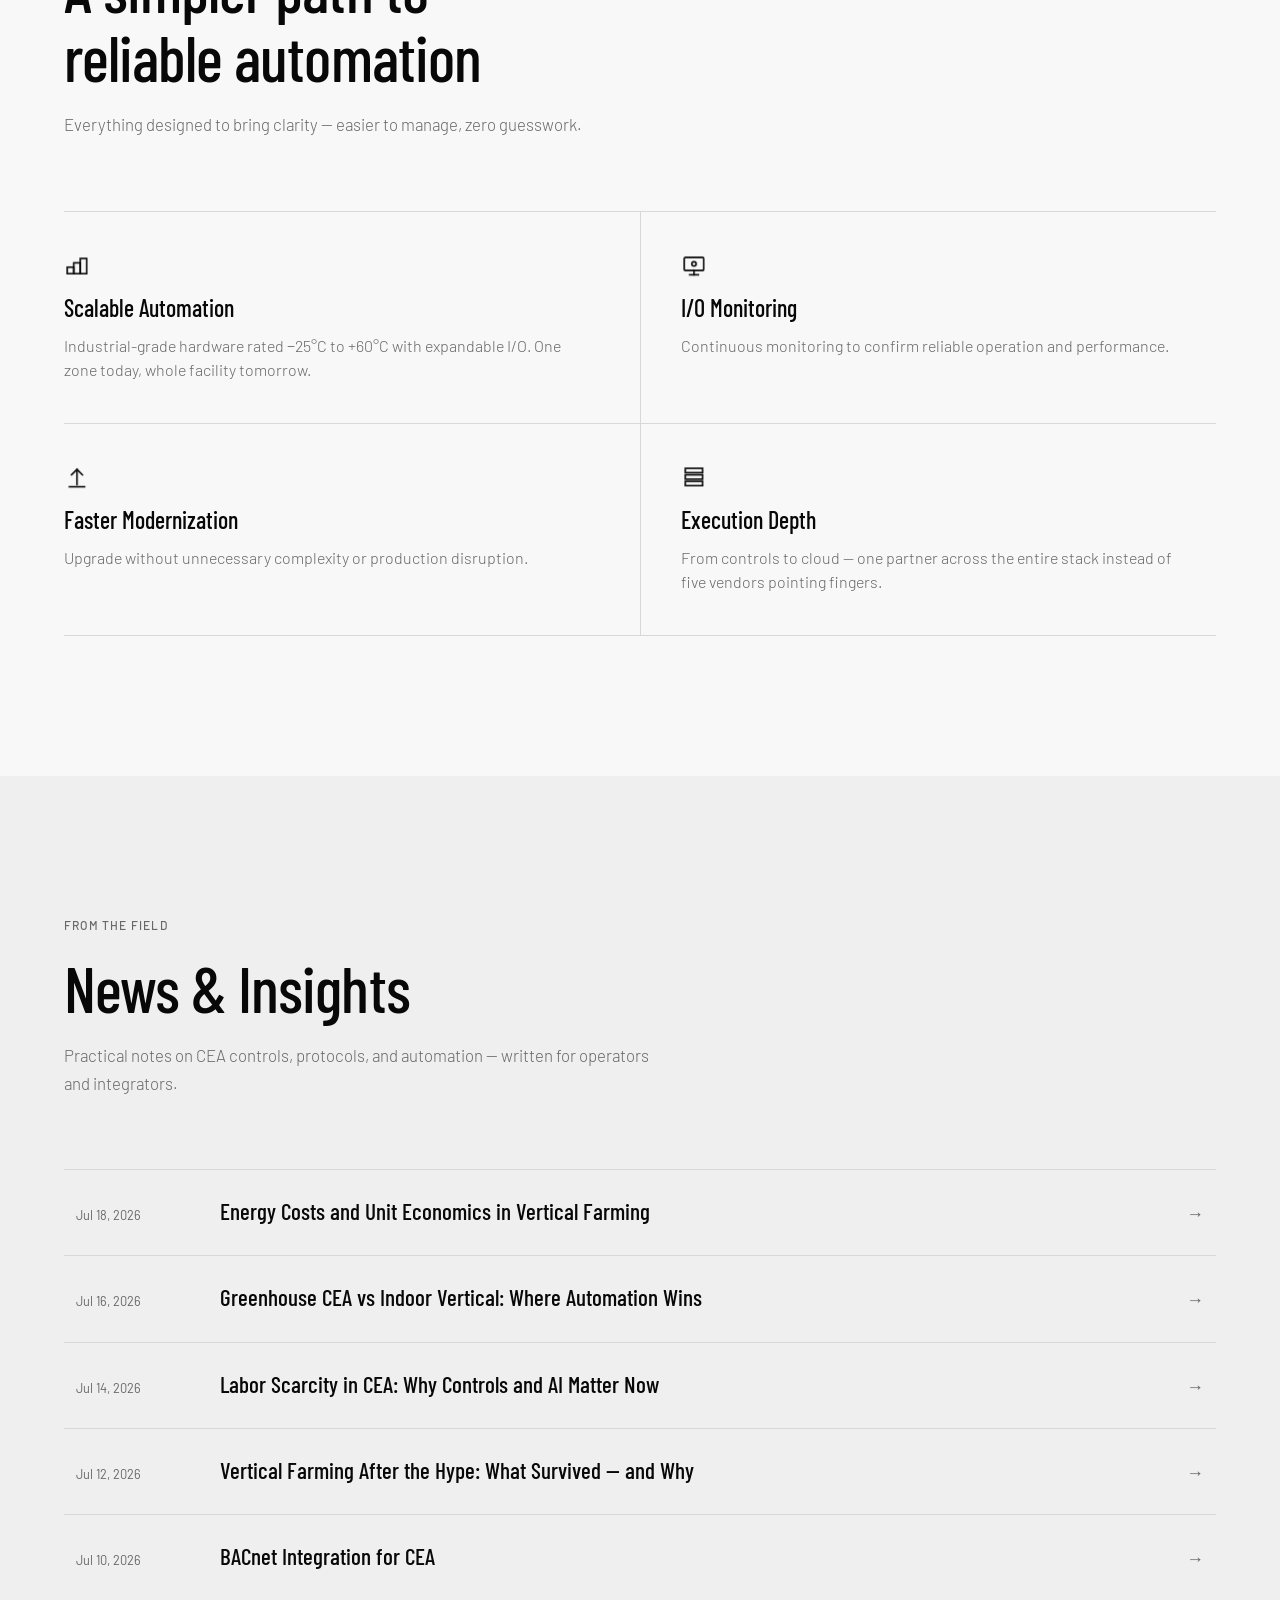
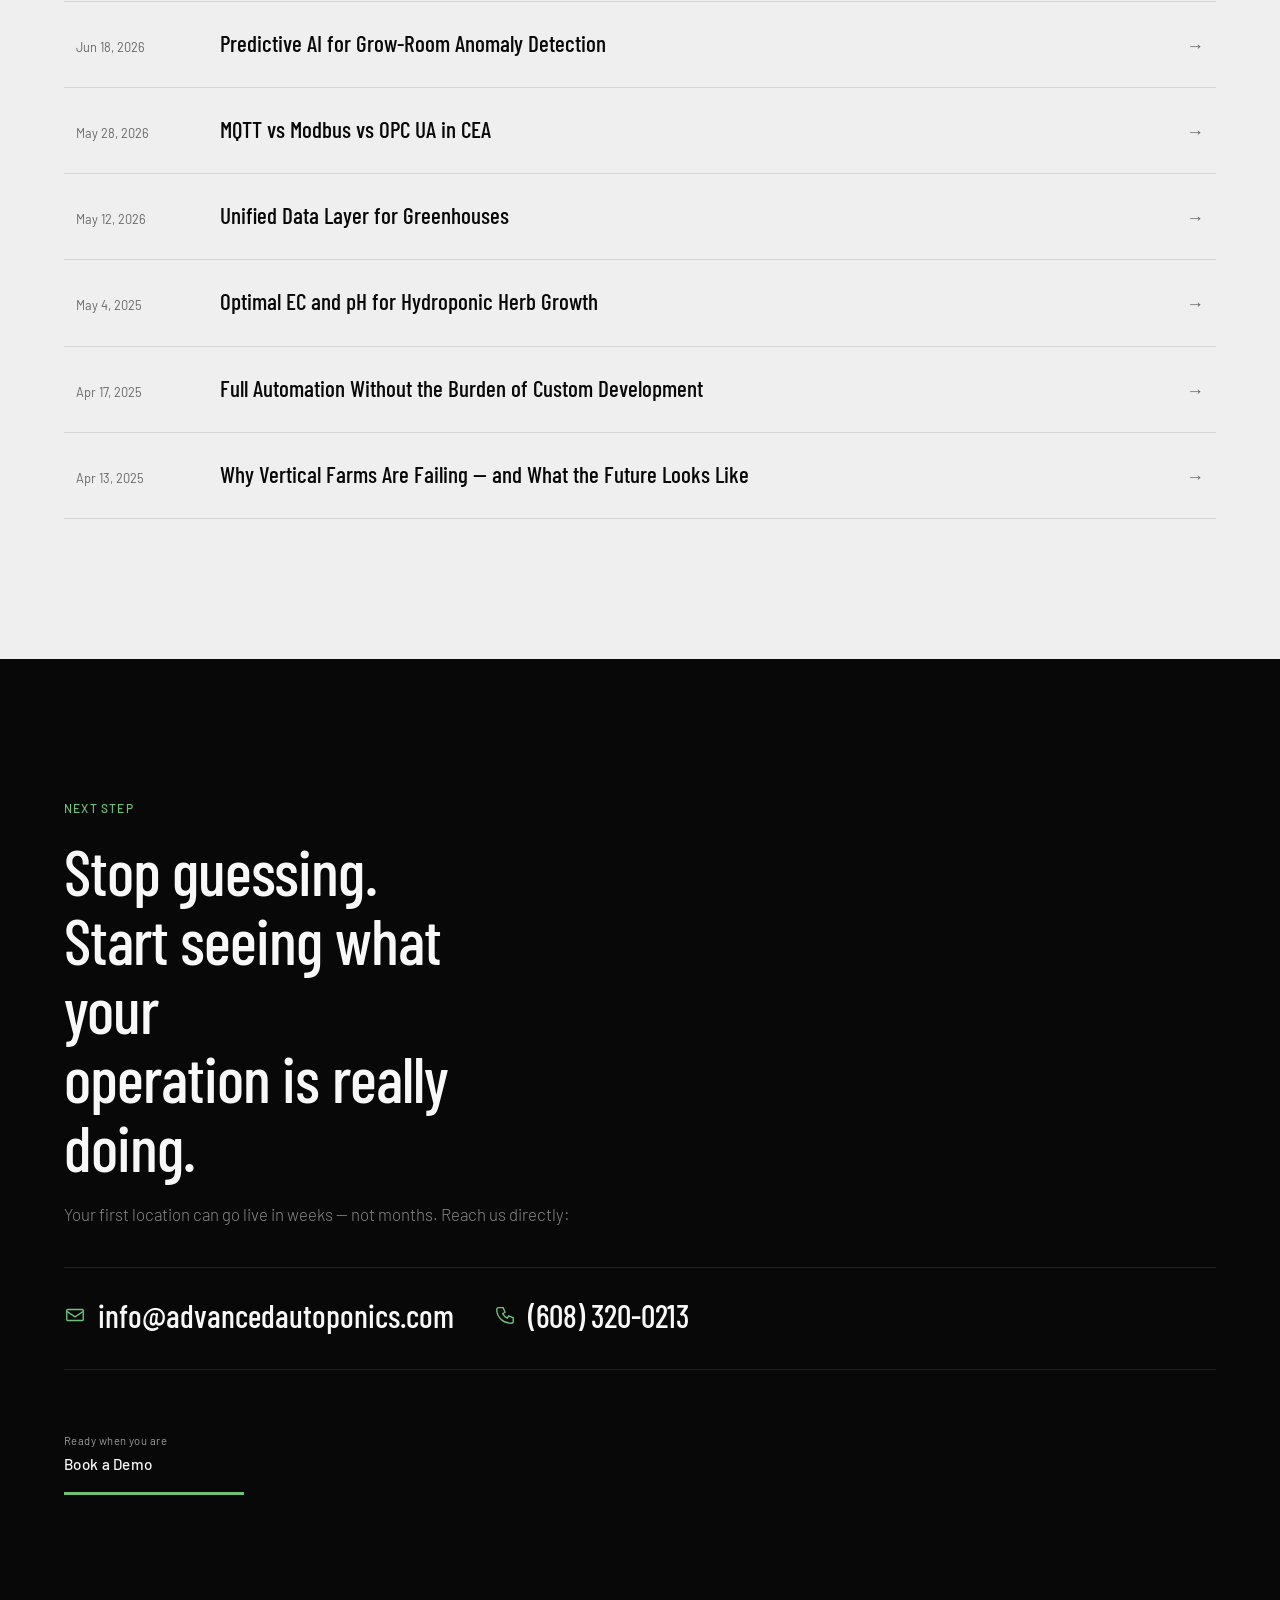
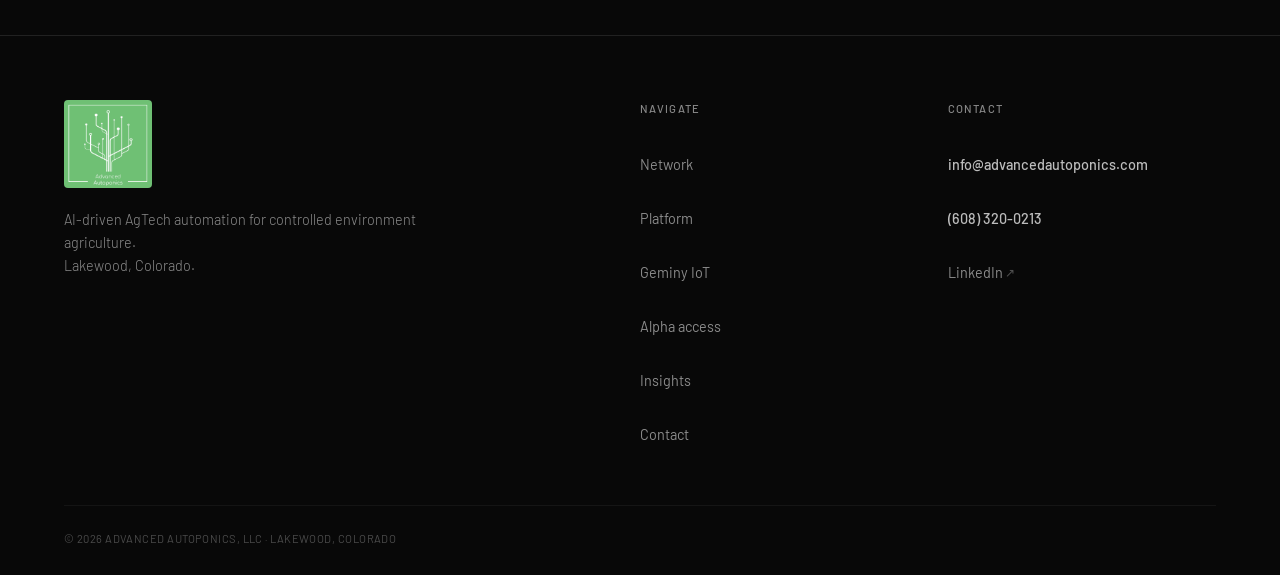
==== commit 203c6e64: "Require admin approval before emailing GeminyIoT access keys. Signup stores pending requests only; a" ====
--- a/index.html
+++ b/index.html
@@ -454,7 +454,7 @@
       <div class="section-head reveal">
         <p class="eyebrow">Early access</p>
         <h2 class="section-title" id="geminy-access-title">GeminyIoT<br />alpha access</h2>
-        <p class="section-dek">Request a login key for the early version of the GeminyIoT application. This is an alpha build — functional, but unfinished. We’ll email your key; keep it private.</p>
+        <p class="section-dek">Request early access to the GeminyIoT application. This is an alpha build — functional, but unfinished. We’ll review your request and email a login key only if approved.</p>
       </div>
       <form class="geminy-signup reveal" id="geminySignupForm" novalidate>
         <div class="geminy-signup-fields">
@@ -472,7 +472,7 @@
               aria-describedby="geminy-email-hint geminy-form-status"
               aria-errormessage="geminy-email-error"
             />
-            <span id="geminy-email-hint" class="geminy-hint">We’ll send your login key here.</span>
+            <span id="geminy-email-hint" class="geminy-hint">Used only for access review and, if approved, your login key.</span>
             <p id="geminy-email-error" class="geminy-field-error" hidden>Enter a valid email address.</p>
           </div>
           <div class="geminy-field">
@@ -494,8 +494,8 @@
         </div>
         <div class="geminy-signup-actions">
           <button type="submit" class="btn btn-accent" id="geminySignupSubmit" data-magnetic>
-            <span class="btn-kicker">Alpha · email delivery</span>
-            <span class="btn-label">Request access key</span>
+            <span class="btn-kicker">Alpha · reviewed access</span>
+            <span class="btn-label">Request access</span>
           </button>
           <p class="geminy-signup-note">Questions: <a href="mailto:info@advancedautoponics.com">info@advancedautoponics.com</a> · <a href="tel:+16083200213">(608) 320-0213</a></p>
         </div>
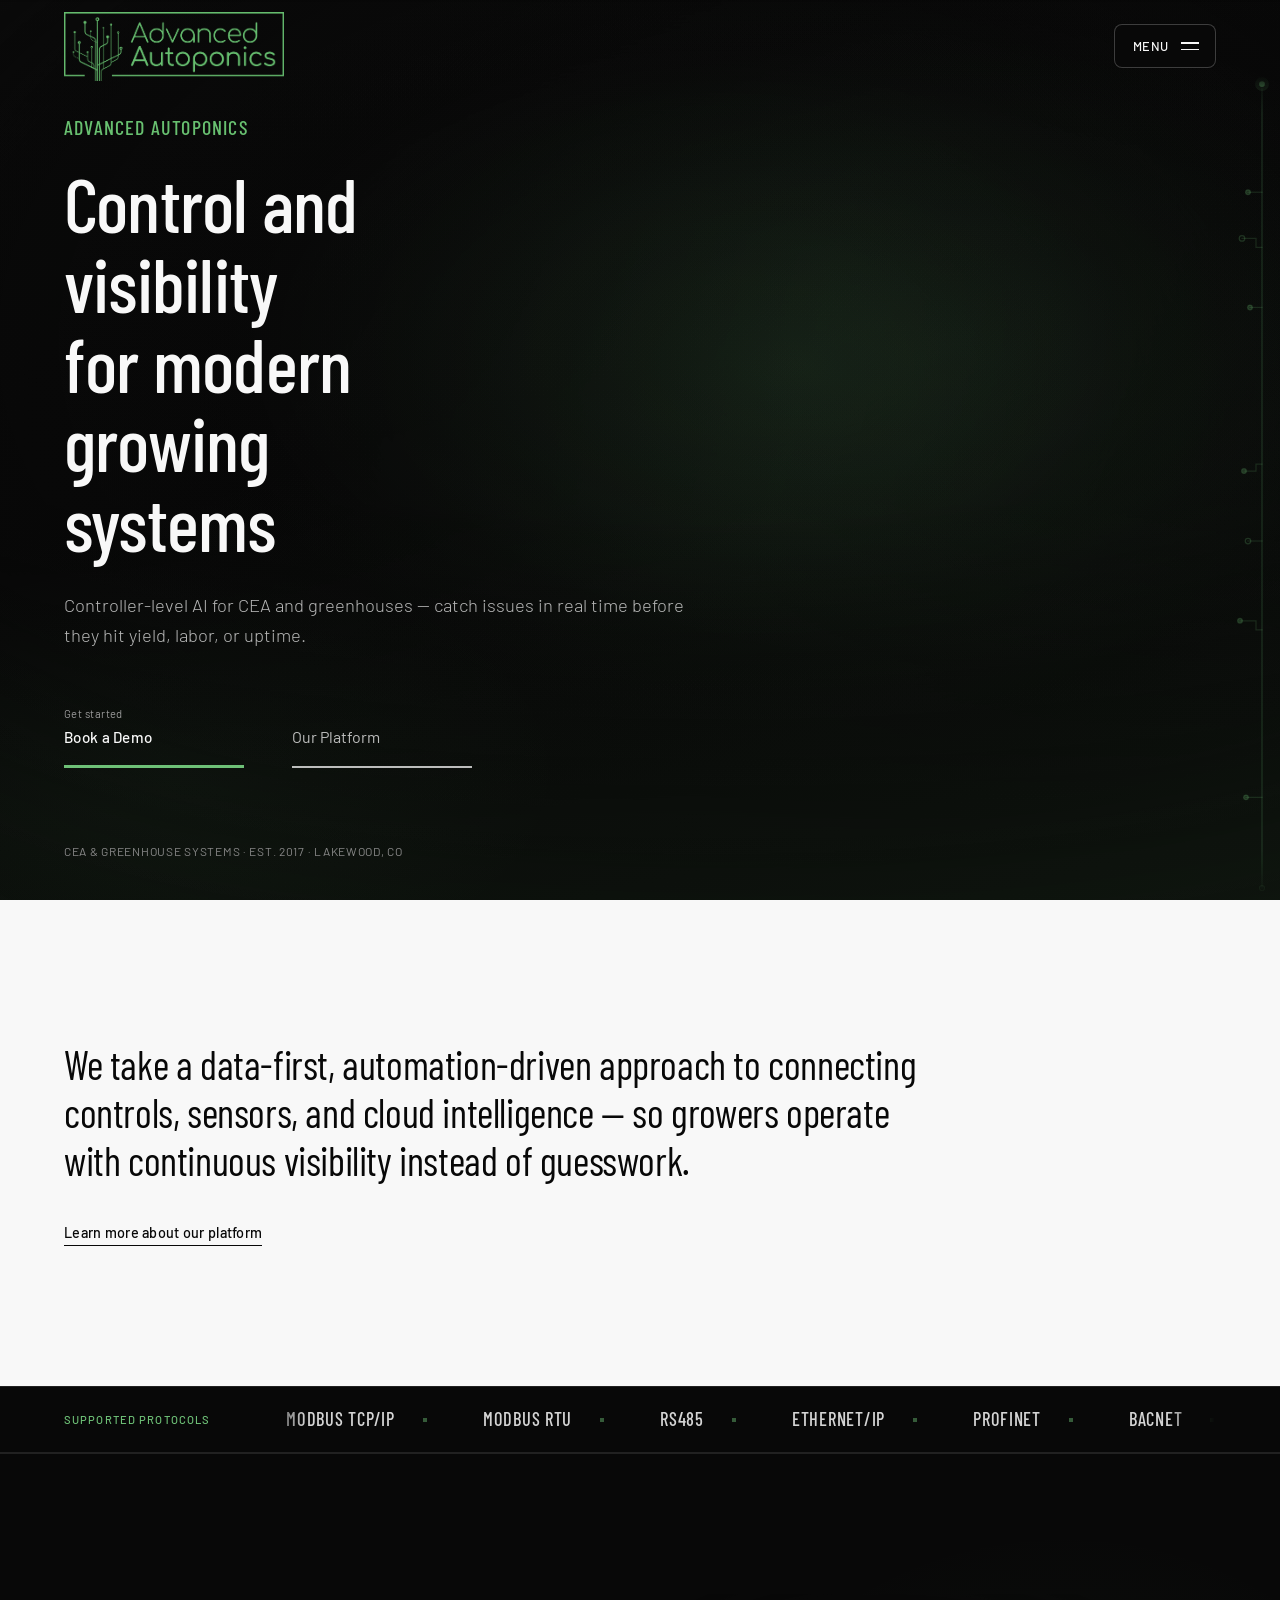
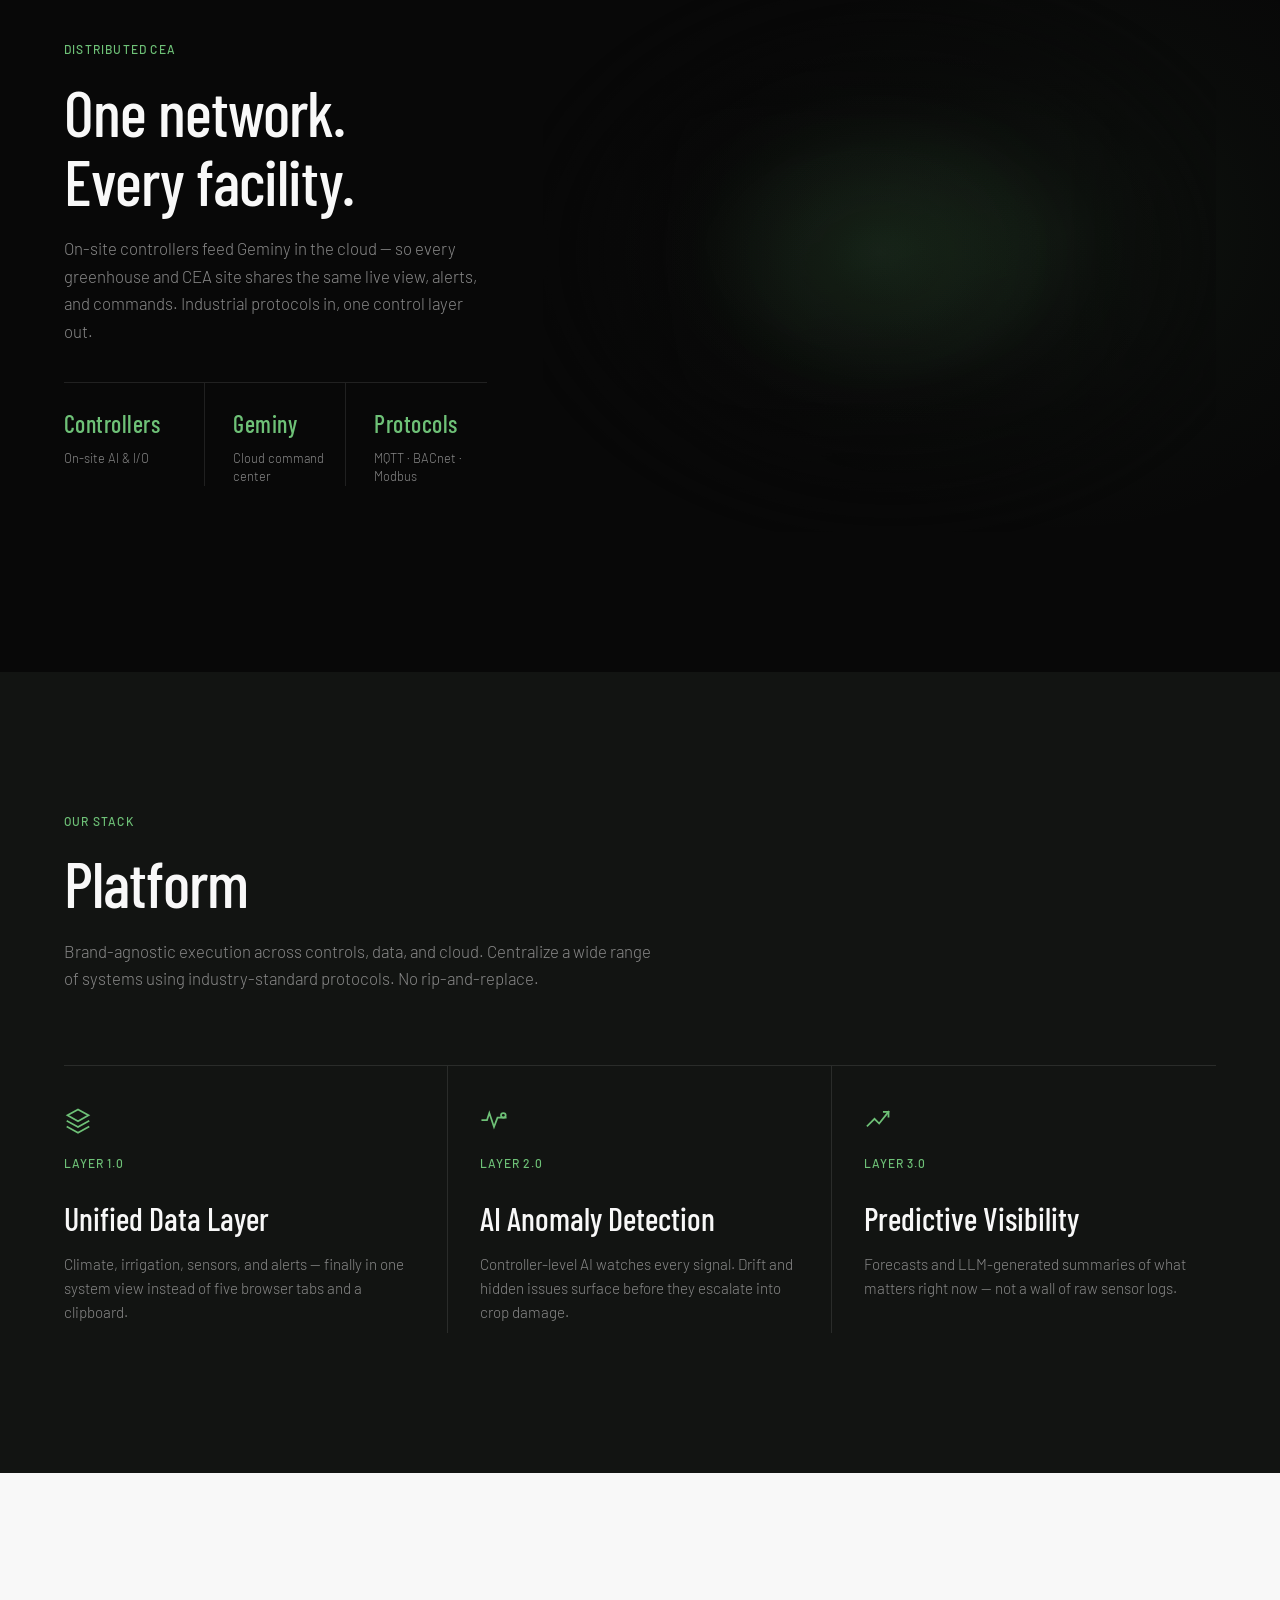
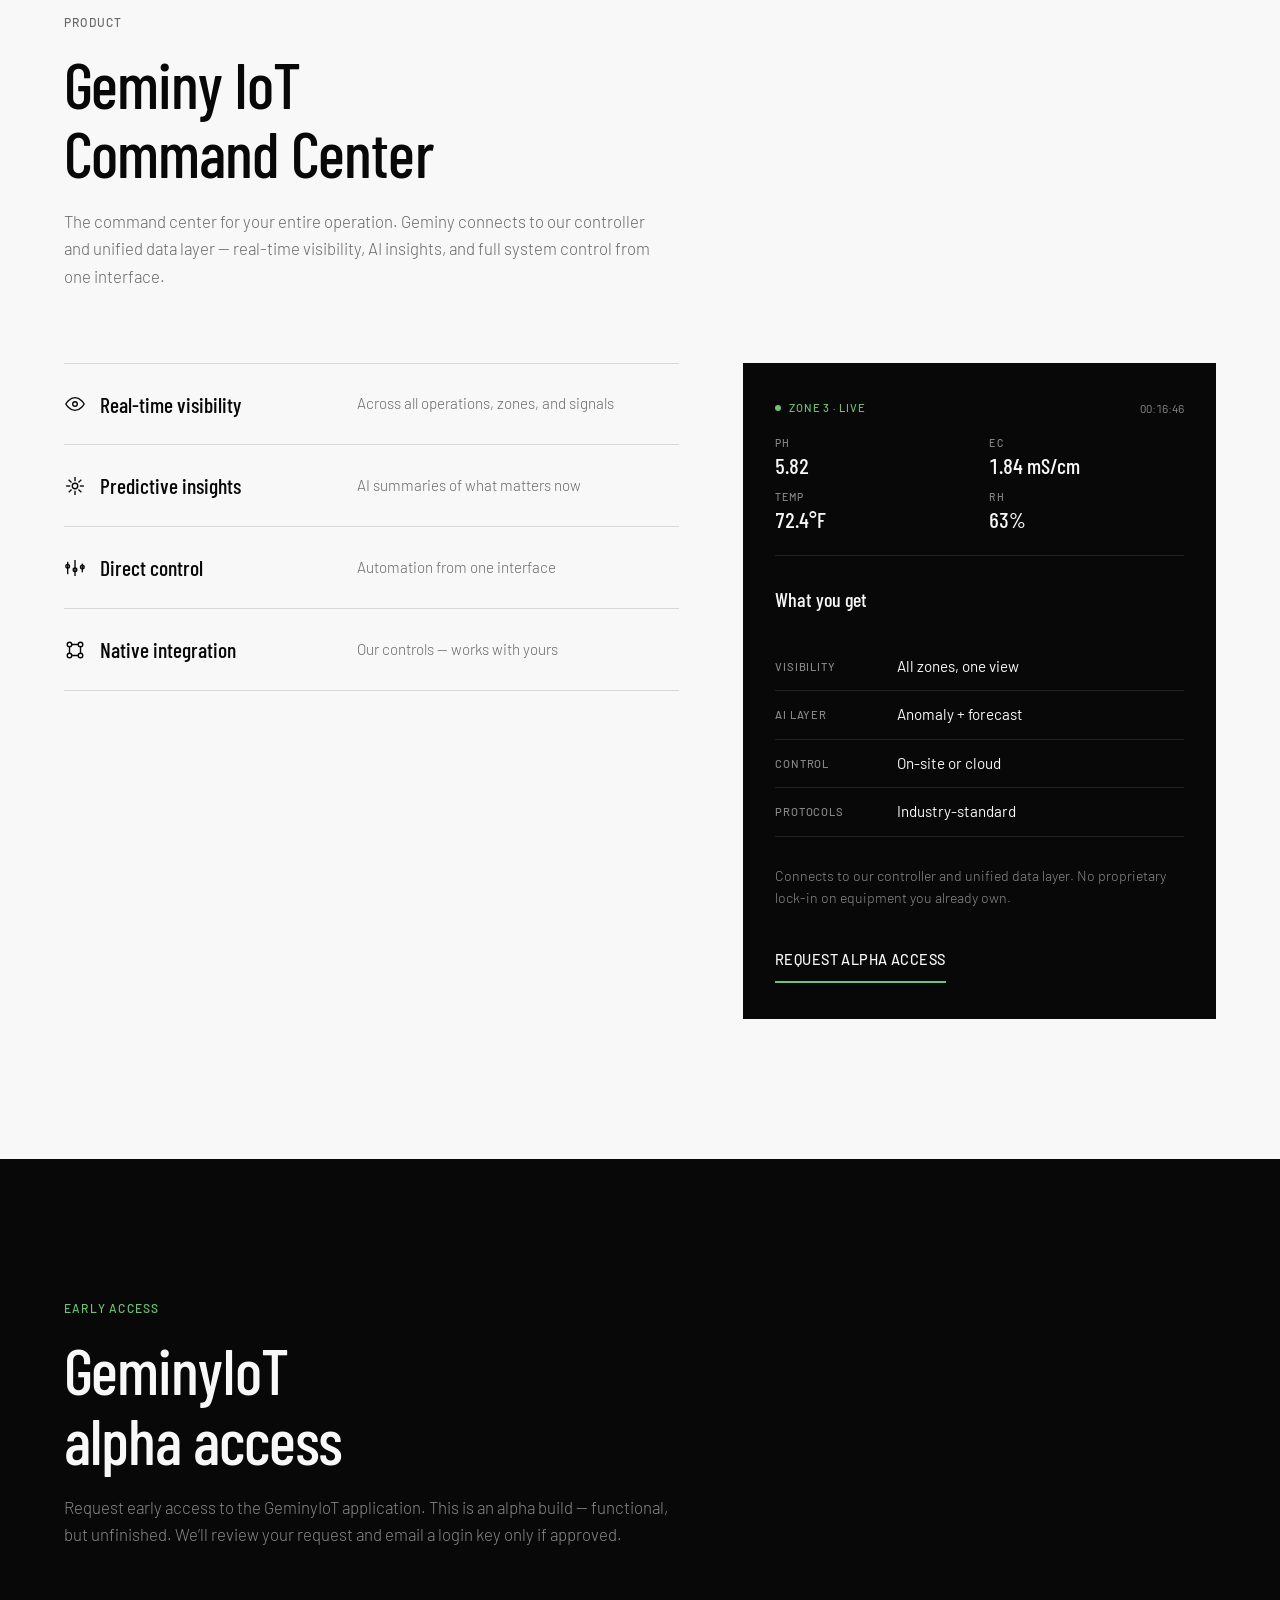
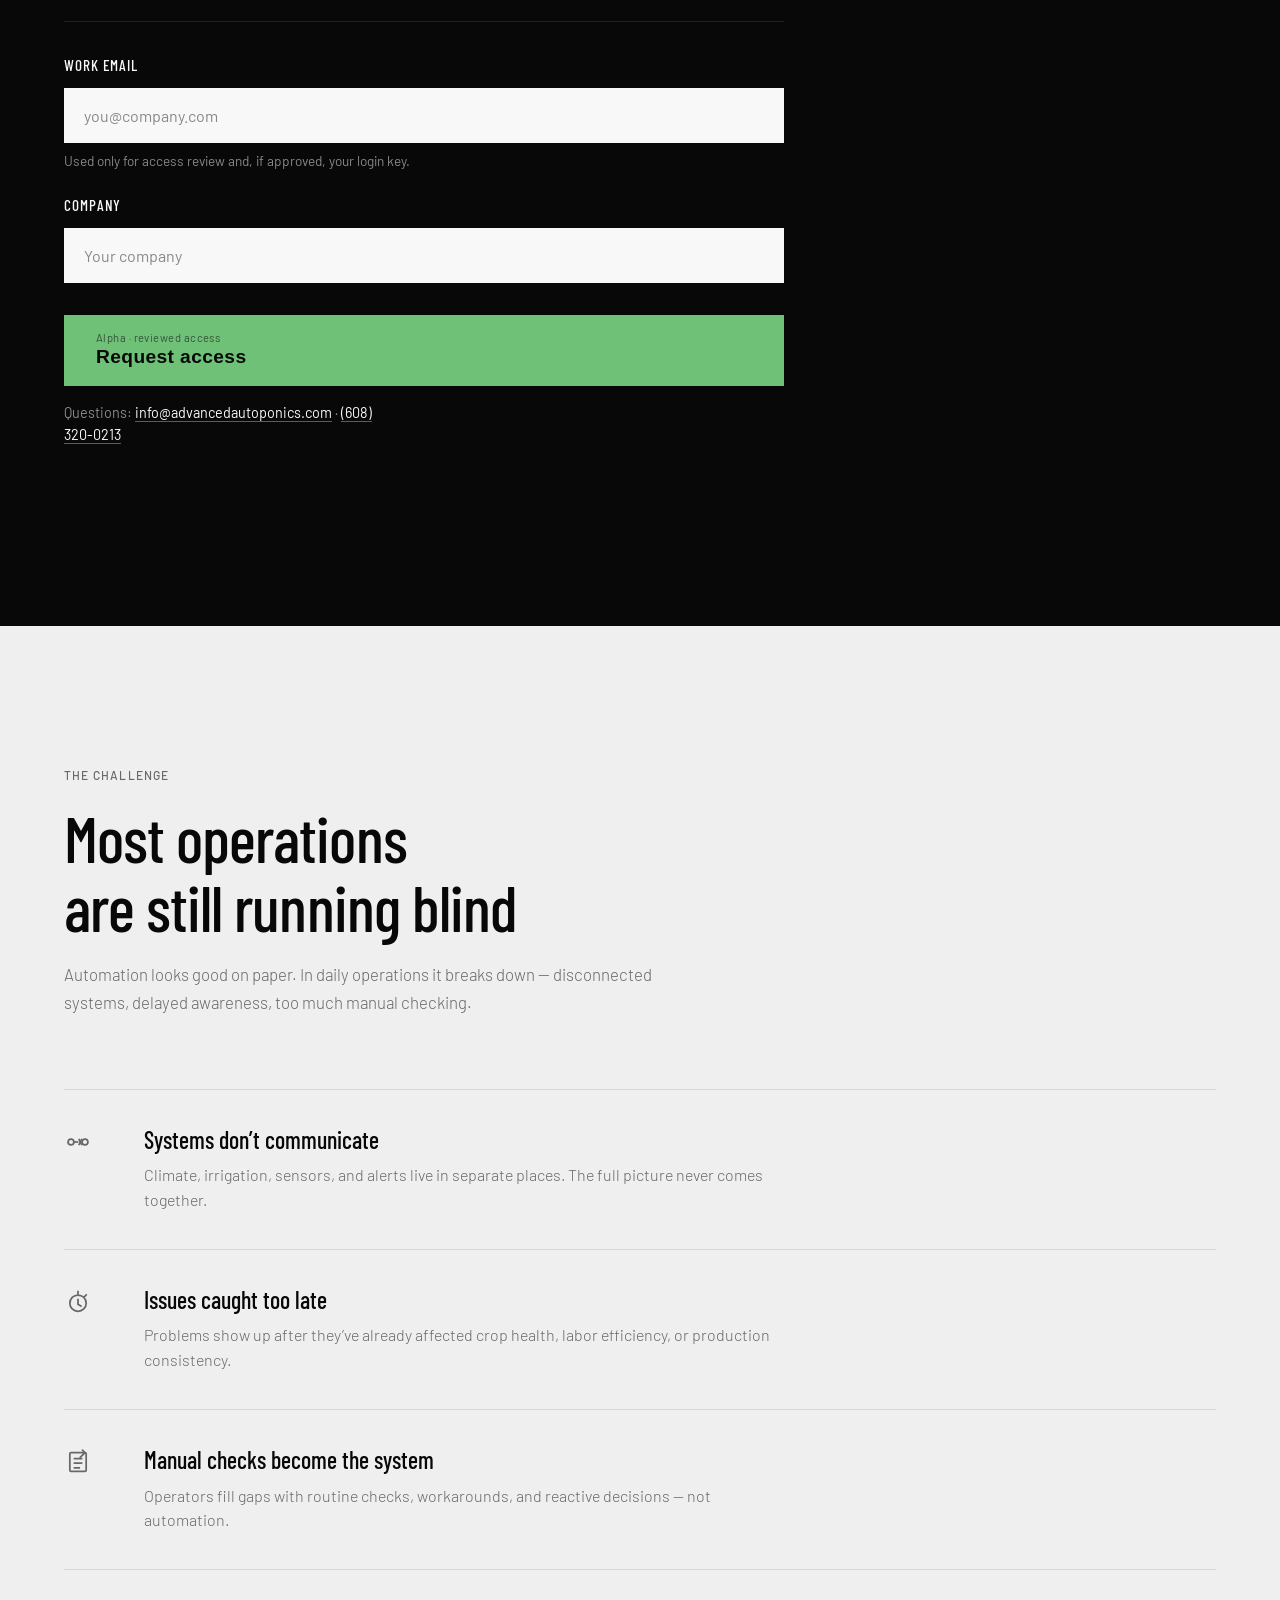
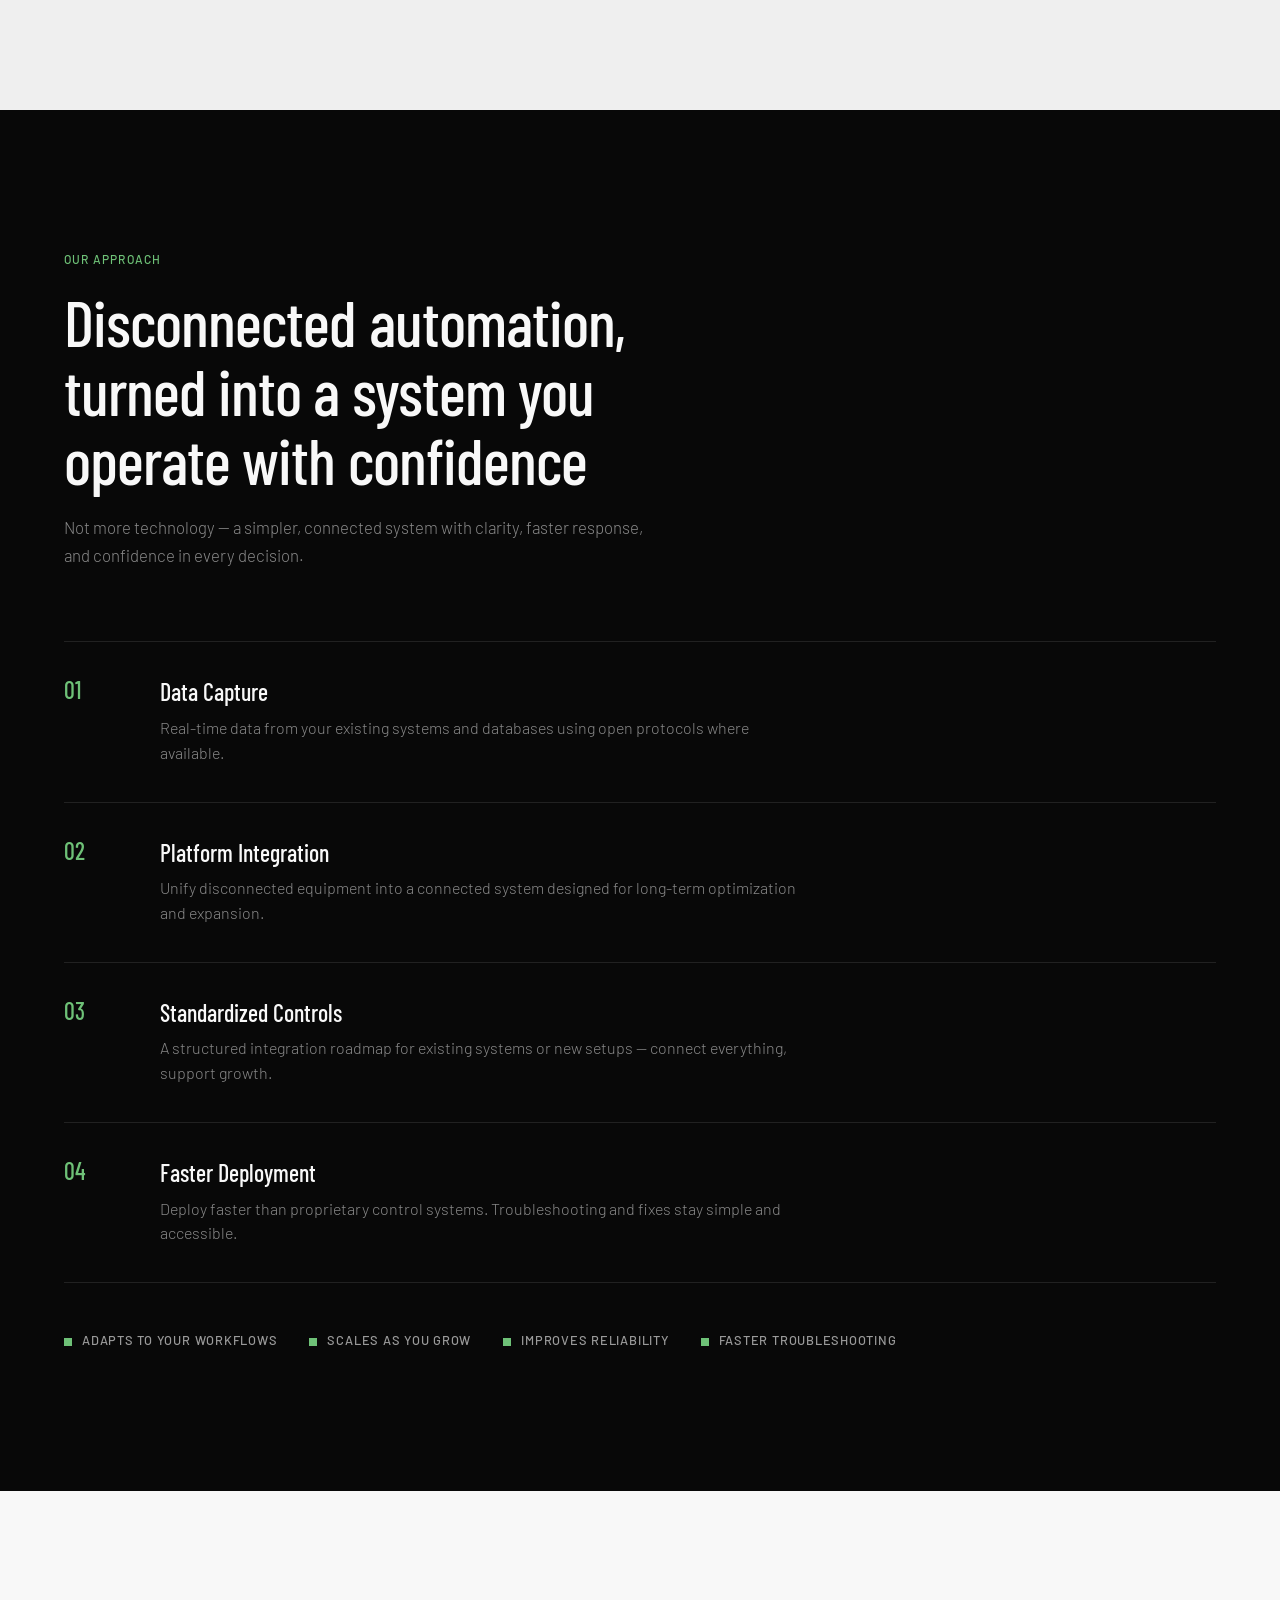
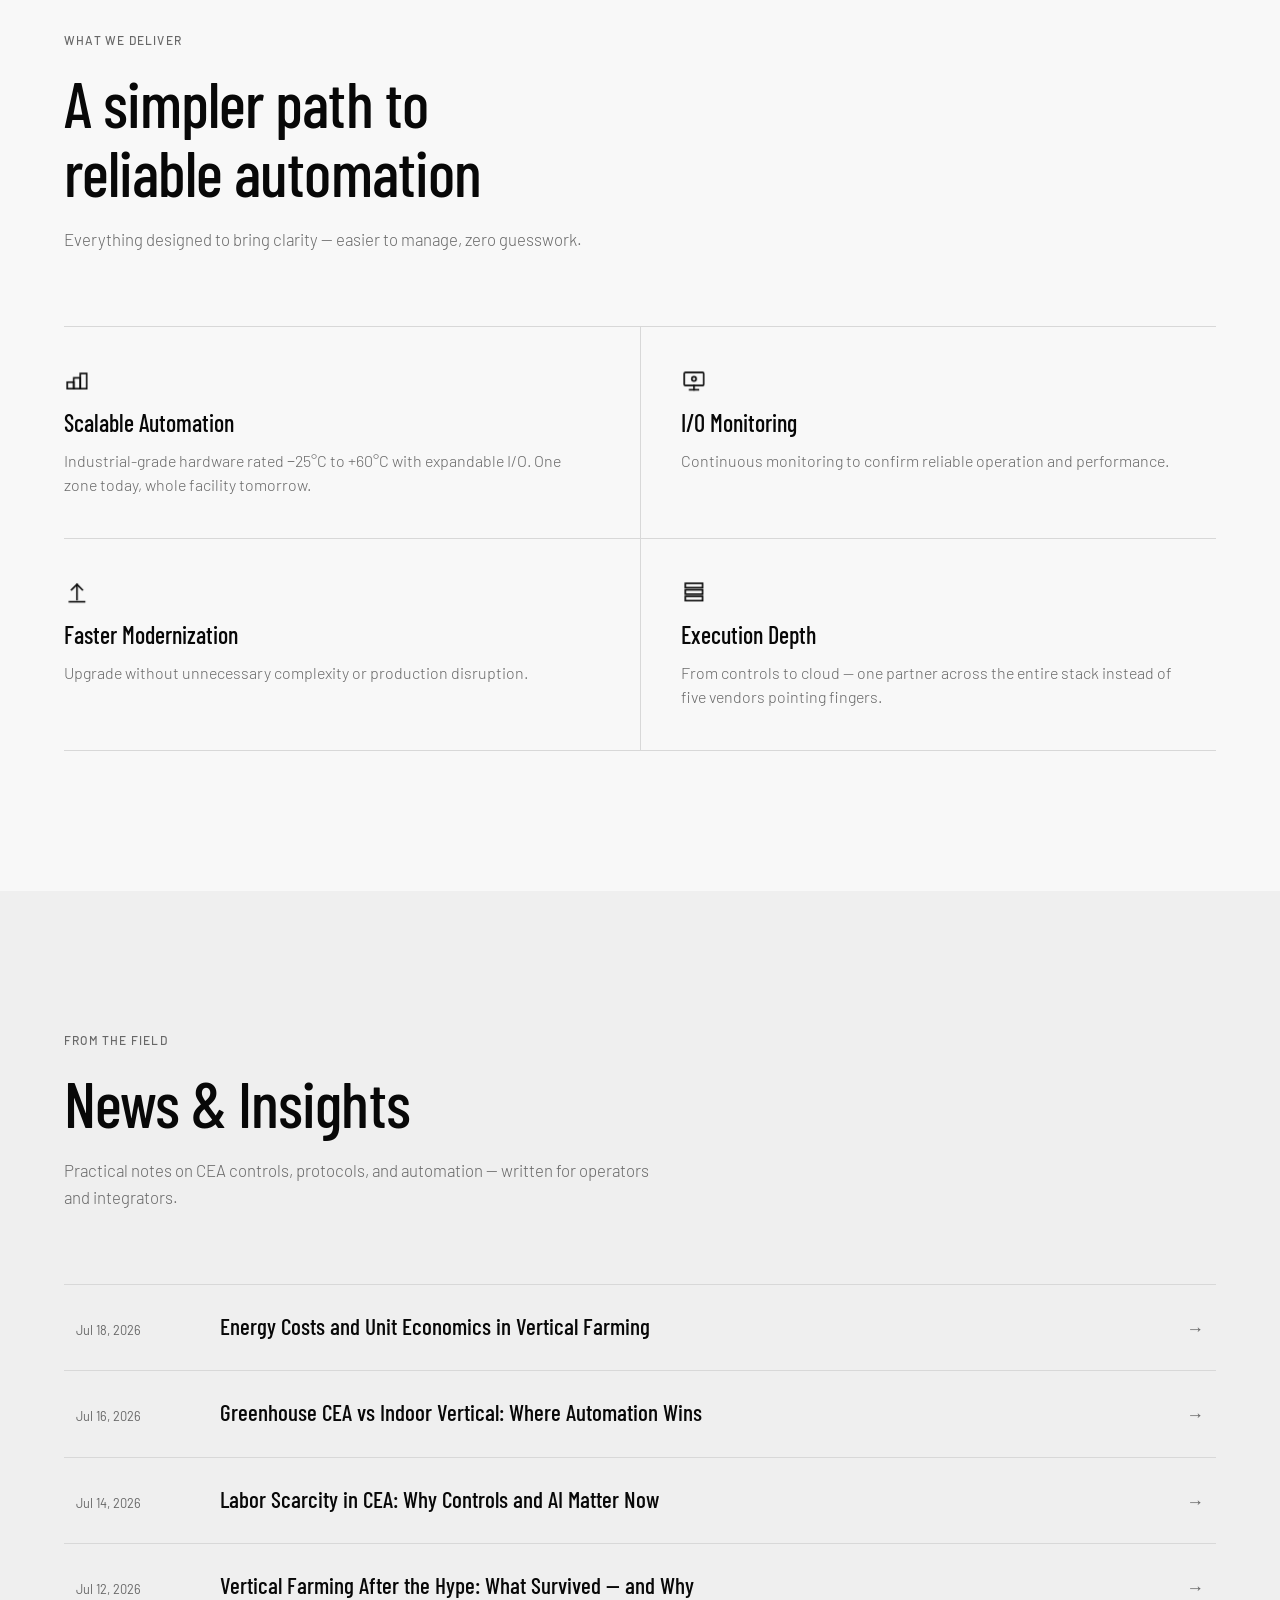
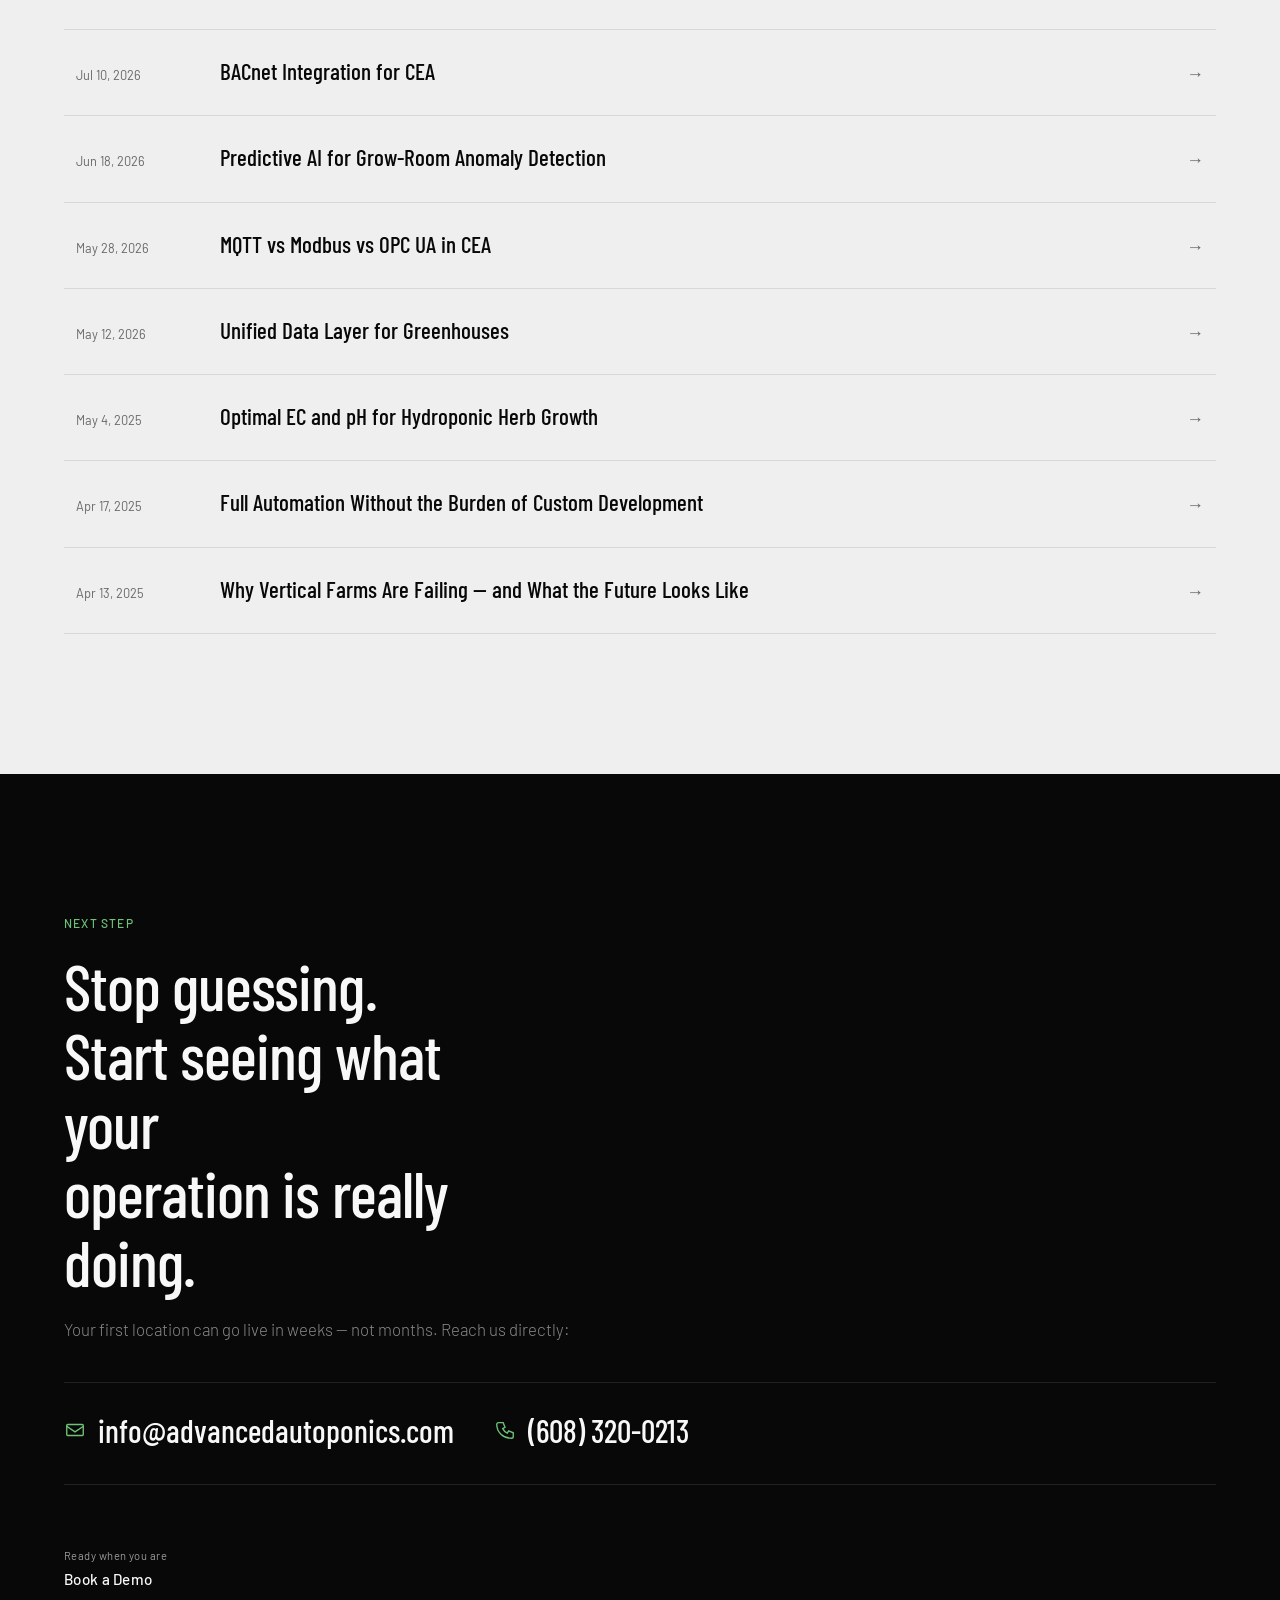
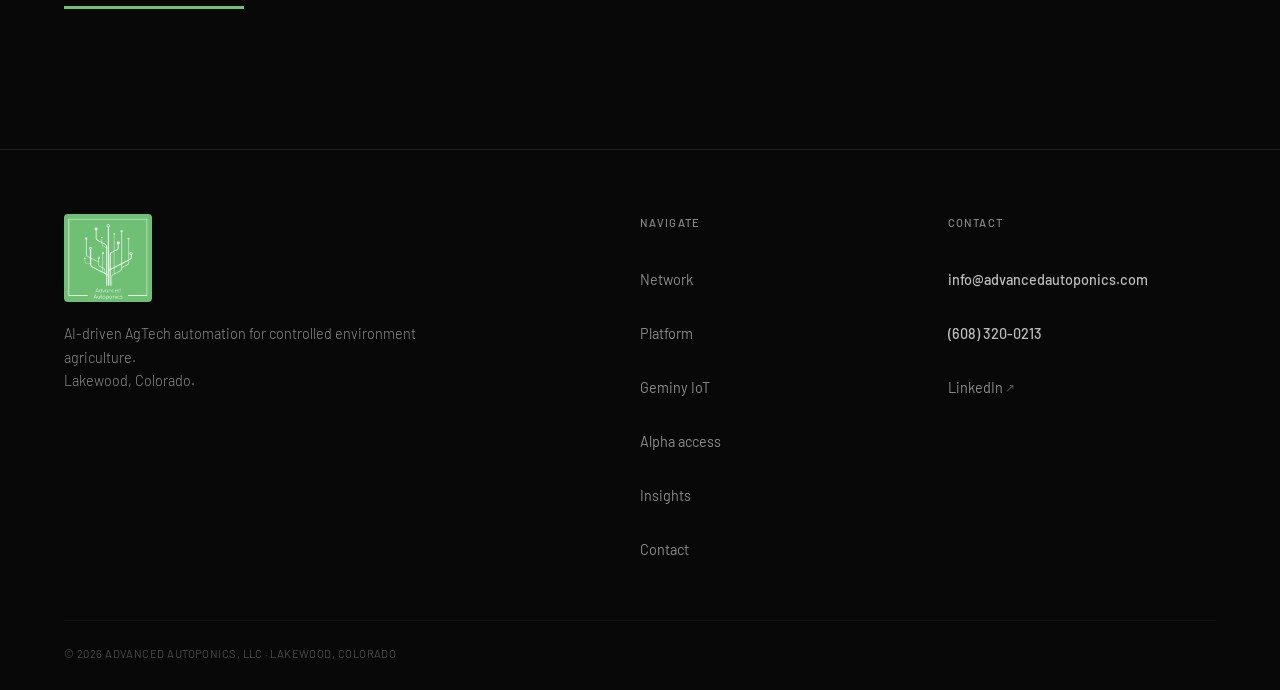
==== commit e49a248b: "Make Geminy signup CTA visible and break consecutive section backgrounds. The alpha form used a ghos" ====
--- a/index.html
+++ b/index.html
@@ -336,7 +336,7 @@
     </section>
 
     <!-- PLATFORM -->
-    <section class="section section--dark" id="platform" aria-labelledby="platform-title">
+    <section class="section section--dark-alt" id="platform" aria-labelledby="platform-title">
       <div class="section-head reveal">
         <p class="eyebrow">Our stack</p>
         <h2 class="section-title" id="platform-title">Platform</h2>
@@ -450,7 +450,7 @@
     </section>
 
     <!-- GEMINY ALPHA ACCESS -->
-    <section class="section section--muted" id="geminy-access" aria-labelledby="geminy-access-title">
+    <section class="section section--dark" id="geminy-access" aria-labelledby="geminy-access-title">
       <div class="section-head reveal">
         <p class="eyebrow">Early access</p>
         <h2 class="section-title" id="geminy-access-title">GeminyIoT<br />alpha access</h2>
@@ -493,7 +493,7 @@
           </div>
         </div>
         <div class="geminy-signup-actions">
-          <button type="submit" class="btn btn-accent" id="geminySignupSubmit" data-magnetic>
+          <button type="submit" class="btn btn-solid" id="geminySignupSubmit" data-magnetic>
             <span class="btn-kicker">Alpha · reviewed access</span>
             <span class="btn-label">Request access</span>
           </button>
--- a/css/style.css
+++ b/css/style.css
@@ -17,6 +17,10 @@
   --accent: #6ec177;
   --accent-bright: #68c070;
   --accent-ink: #080808;
+  --bg: var(--off-white);
+  --bg-alt: var(--muted-surface);
+  --bg-dark: var(--off-black);
+  --bg-dark-alt: #121412;
   --dim-white: rgba(248, 248, 248, 0.1);
   --font-display: "Barlow Condensed", "Arial Narrow", sans-serif;
   --font-body: "Barlow", "Helvetica Neue", Helvetica, Arial, sans-serif;
@@ -527,6 +531,46 @@
 .btn-dark::after {
   background: var(--off-black);
   height: 2px;
+}
+
+.btn-solid {
+  flex-direction: column;
+  align-items: flex-start;
+  justify-content: center;
+  gap: 2px;
+  min-width: min(100%, 280px);
+  min-height: 60px;
+  padding: 16px 32px 18px;
+  background: var(--accent);
+  color: var(--accent-ink);
+  border: none;
+  border-radius: 0;
+  transition: background 0.25s var(--ease-out), transform 0.25s var(--ease-out);
+}
+
+.btn-solid::after {
+  display: none;
+}
+
+.btn-solid .btn-kicker {
+  color: rgba(8, 8, 8, 0.58);
+}
+
+.btn-solid .btn-label {
+  font-size: 1.2rem;
+  font-weight: 600;
+  letter-spacing: 0.02em;
+  color: var(--accent-ink);
+}
+
+.btn-solid:hover,
+.btn-solid:focus-visible {
+  background: var(--accent-bright);
+}
+
+.btn-solid:focus-visible {
+  outline: 2px solid var(--off-white);
+  outline-offset: 3px;
 }
 
 .text-link {
@@ -1287,18 +1331,23 @@
 /* ---------- Sections ---------- */
 .section {
   padding: var(--pad-y) var(--safe-r) var(--pad-y) var(--safe-x);
-  background: var(--off-white);
+  background: var(--bg);
   color: var(--off-black);
   scroll-margin-top: calc(var(--header-h) + 12px);
 }
 
 .section--dark {
-  background: var(--off-black);
+  background: var(--bg-dark);
   color: var(--off-white);
 }
 
+.section--dark-alt {
+  background: var(--bg-dark-alt);
+  color: var(--off-white);
+}
+
 .section--muted {
-  background: var(--muted-surface);
+  background: var(--bg-alt);
 }
 
 .section-head {
@@ -1323,7 +1372,8 @@
   margin-bottom: 18px;
 }
 
-.section--dark .eyebrow {
+.section--dark .eyebrow,
+.section--dark-alt .eyebrow {
   color: var(--accent);
 }
 
@@ -1345,7 +1395,8 @@
   color: var(--grey-200);
 }
 
-.section--dark .section-dek {
+.section--dark .section-dek,
+.section--dark-alt .section-dek {
   color: var(--grey-400);
 }
 
@@ -1732,14 +1783,22 @@
 
 /* ---------- Geminy alpha signup ---------- */
 .geminy-signup {
-  max-width: 560px;
-  margin-top: 8px;
+  max-width: 720px;
+  margin-top: 0;
+  padding: 32px 0 0;
+  border-top: 1px solid var(--dim-white);
+  accent-color: var(--accent);
 }
 
 .geminy-signup-fields {
   display: grid;
-  gap: 22px;
-  margin-bottom: 28px;
+  gap: 24px;
+  margin-bottom: 32px;
+}
+
+.geminy-field {
+  display: flex;
+  flex-direction: column;
 }
 
 .geminy-field label {
@@ -1747,58 +1806,64 @@
   font-family: var(--font-display);
   font-weight: 500;
   font-size: 0.95rem;
-  letter-spacing: 0.04em;
+  letter-spacing: 0.06em;
   text-transform: uppercase;
-  color: var(--off-black);
-  margin-bottom: 8px;
+  color: var(--off-white);
+  margin-bottom: 10px;
 }
 
 .geminy-field input {
   width: 100%;
   box-sizing: border-box;
   font-family: var(--font-body);
-  font-size: 1.05rem;
+  font-size: 1rem;
   font-weight: 400;
   color: var(--off-black);
   background: var(--off-white);
-  border: 1px solid rgba(8, 8, 8, 0.18);
+  border: 2px solid transparent;
   border-radius: 0;
-  padding: 14px 16px;
-  min-height: 48px;
-  transition: border-color 0.2s, background 0.2s;
+  padding: 16px 18px;
+  min-height: 52px;
+  transition: border-color 0.2s, background 0.2s, box-shadow 0.2s;
 }
 
 .geminy-field input::placeholder {
   color: var(--grey-400);
+}
+
+.geminy-field input:hover {
+  border-color: rgba(110, 193, 119, 0.45);
 }
 
 .geminy-field input:focus-visible {
   outline: 2px solid var(--accent);
   outline-offset: 2px;
   border-color: var(--accent);
+  box-shadow: 0 0 0 4px rgba(110, 193, 119, 0.18);
 }
 
 .geminy-field input:user-invalid {
-  border-color: #b42318;
+  border-color: #e24b4b;
   background: #fff8f7;
 }
 
 .geminy-field input:user-valid {
-  border-color: rgba(110, 193, 119, 0.7);
+  border-color: rgba(110, 193, 119, 0.85);
 }
 
 .geminy-hint {
   display: block;
   margin-top: 8px;
   font-size: 0.85rem;
-  color: var(--grey-200);
+  color: var(--grey-400);
+  line-height: 1.45;
 }
 
 .geminy-field-error {
   display: none;
   margin: 8px 0 0;
   font-size: 0.85rem;
-  color: #b42318;
+  color: #ff8a80;
 }
 
 .geminy-field input:user-invalid ~ .geminy-field-error {
@@ -1807,26 +1872,31 @@
 
 .geminy-signup-actions {
   display: flex;
-  flex-wrap: wrap;
-  align-items: flex-end;
-  gap: 20px 32px;
+  flex-direction: column;
+  align-items: flex-start;
+  gap: 16px;
+}
+
+.geminy-signup-actions .btn-solid {
+  width: 100%;
+  min-width: 0;
 }
 
 .geminy-signup-note {
   font-size: 0.9rem;
-  color: var(--grey-200);
-  max-width: 28ch;
-  line-height: 1.45;
+  color: var(--grey-400);
+  max-width: 42ch;
+  line-height: 1.5;
 }
 
 .geminy-signup-note a {
-  color: var(--off-black);
-  border-bottom: 1px solid rgba(8, 8, 8, 0.25);
+  color: var(--off-white);
+  border-bottom: 1px solid rgba(110, 193, 119, 0.55);
 }
 
 .geminy-signup-note a:hover,
 .geminy-signup-note a:focus-visible {
-  color: var(--accent-ink);
+  color: var(--accent);
   border-bottom-color: var(--accent);
 }
 
@@ -1834,15 +1904,15 @@
   margin-top: 20px;
   min-height: 1.4em;
   font-size: 0.95rem;
-  color: var(--grey-700);
+  color: var(--grey-400);
 }
 
 .geminy-form-status.is-error {
-  color: #b42318;
+  color: #ff8a80;
 }
 
 .geminy-form-status.is-ok {
-  color: #1f6b3a;
+  color: var(--accent);
 }
 
 .geminy-signup.is-busy .btn {
@@ -2566,7 +2636,8 @@
     margin-bottom: clamp(36px, 6vw, 56px);
   }
 
-  .section--dark .section-dek {
+  .section--dark .section-dek,
+  .section--dark-alt .section-dek {
     color: rgba(248, 248, 248, 0.62);
   }
 
@@ -2651,6 +2722,12 @@
     max-width: 280px;
     padding-top: 16px;
     padding-bottom: 18px;
+  }
+
+  .geminy-signup-actions .btn-solid {
+    width: 100%;
+    max-width: none;
+    min-height: 56px;
   }
 
   .statement-text {
